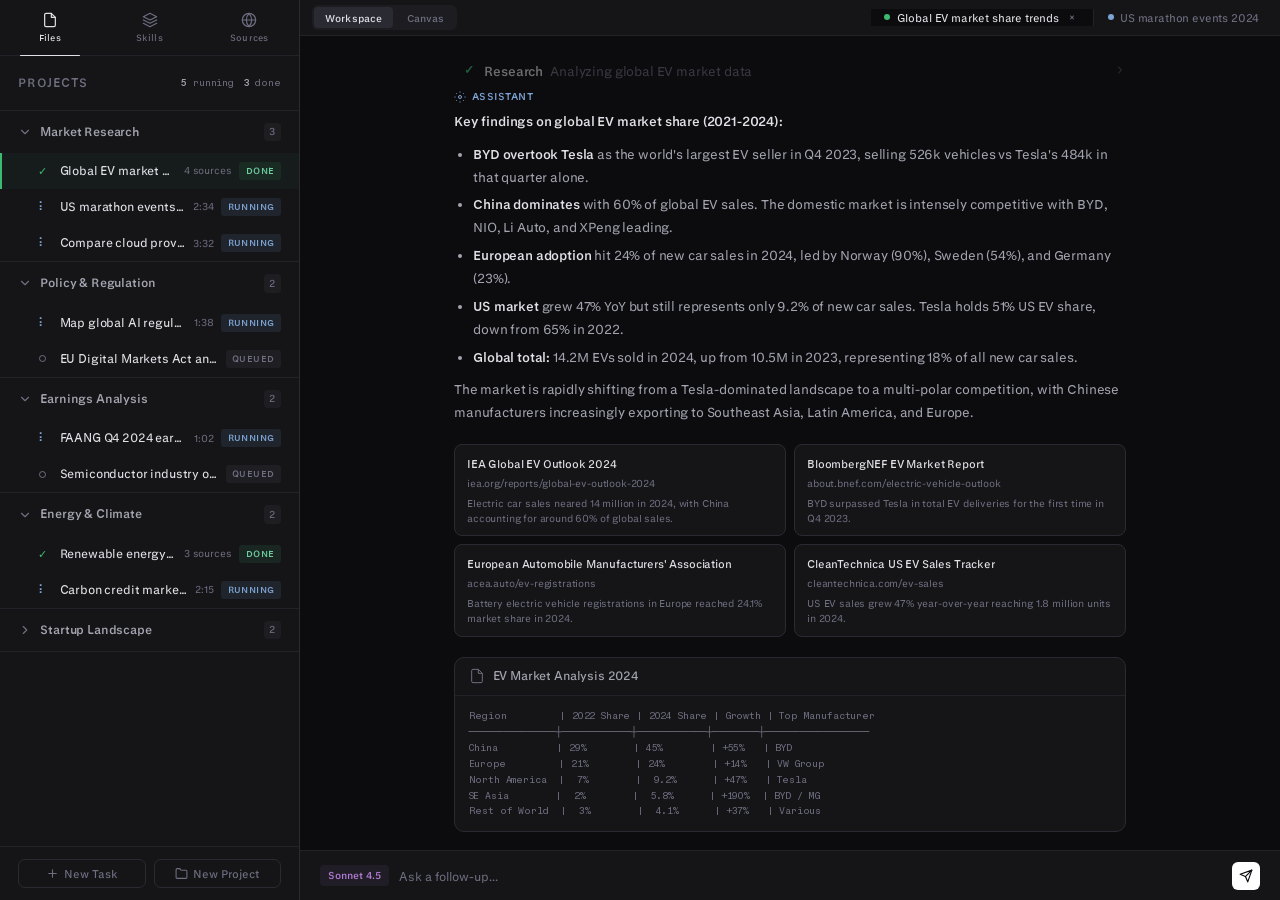
==== asi-async-v2.html @ 95da2f2d "Initial commit: AGI animations project Static site with ASI animation variants, custom Perplexity fo" ====
<!DOCTYPE html>
<html lang="en">
<head>
  <meta charset="UTF-8">
  <meta name="viewport" content="width=device-width, initial-scale=1.0">
  <title>Async Agents v2 — Workspace</title>
  <link rel="stylesheet" href="css/styles.css">
  <style>
    :root {
      --bg: #0c0c0f;
      --surface: #151518;
      --surface-raised: #1c1c21;
      --border: #2a2a32;
      --border-subtle: #222228;
      --text: #e0e0e6;
      --text-secondary: #a4a4b0;
      --text-muted: #6e6e80;
      --green: #3dba72;
      --green-text: #6dcea0;
      --accent: #b8b8c0;
      --blue: #7ca4d4;
      --blue-bg: rgba(124,164,212,0.1);
      --green-bg: rgba(61,186,114,0.1);
      --muted-bg: rgba(110,110,128,0.1);
      --yellow: #d4a84c;
      --yellow-bg: rgba(212,168,76,0.1);
      --purple: #b07cd4;
      --purple-bg: rgba(176,124,212,0.08);
      --font-body: 'PPLX Sans', -apple-system, BlinkMacSystemFont, sans-serif;
      --font-mono: 'PPLX Mono', 'SF Mono', monospace;
    }

    *, *::before, *::after { margin: 0; padding: 0; box-sizing: border-box; }

    body {
      font-family: var(--font-body);
      letter-spacing: -0.01em;
      background: var(--bg);
      color: var(--text);
      line-height: 1.6;
      -webkit-font-smoothing: antialiased;
      overflow: hidden;
    }

    /* =============================================
       WORKSPACE LAYOUT
       ============================================= */
    .workspace {
      position: fixed;
      top: 0; left: 0; right: 0; bottom: 0;
      display: flex;
      overflow: hidden;
    }

    /* --- Left Sidebar --- */
    .sidebar {
      width: 300px;
      min-width: 300px;
      border-right: 1px solid var(--border);
      display: flex;
      flex-direction: column;
      background: var(--surface);
      overflow: hidden;
    }
    .sidebar-nav {
      display: flex;
      align-items: stretch;
      border-bottom: 1px solid var(--border-subtle);
    }
    .sidebar-nav-item {
      flex: 1;
      display: flex;
      flex-direction: column;
      align-items: center;
      justify-content: center;
      gap: 0.25rem;
      padding: 0.75rem 0;
      cursor: pointer;
      border: none;
      background: none;
      color: var(--text-muted);
      font-family: var(--font-body);
      font-size: 0.58rem;
      font-weight: 500;
      letter-spacing: 0.03em;
      transition: color 0.15s ease, background 0.15s ease;
      position: relative;
    }
    .sidebar-nav-item:hover { color: var(--text-secondary); background: var(--surface-raised); }
    .sidebar-nav-item.active { color: var(--text); }
    .sidebar-nav-item.active::after {
      content: '';
      position: absolute;
      bottom: -1px;
      left: 20%; right: 20%;
      height: 1.5px;
      background: var(--text);
      border-radius: 1px;
    }
    .sidebar-nav-item svg {
      width: 16px; height: 16px;
      stroke: currentColor; fill: none;
      stroke-width: 1.8; stroke-linecap: round; stroke-linejoin: round;
    }

    /* Sidebar panels (skills, sources) */
    .sidebar-panel {
      flex: 1;
      overflow: hidden;
      display: none;
      flex-direction: column;
    }
    .sidebar-panel.visible { display: flex; }
    #panel-skills, #panel-sources {
      overflow-y: auto;
      scrollbar-width: none;
      -ms-overflow-style: none;
      padding-bottom: 1rem;
    }
    #panel-skills::-webkit-scrollbar, #panel-sources::-webkit-scrollbar { display: none; }
    .sidebar-panel-header {
      padding: 1rem 1.15rem 0.6rem;
      font-size: 0.62rem;
      font-weight: 600;
      text-transform: uppercase;
      letter-spacing: 0.06em;
      color: var(--text-muted);
    }
    .panel-item {
      display: flex;
      align-items: center;
      gap: 0.65rem;
      padding: 0.5rem 1.15rem;
      cursor: default;
      transition: background 0.12s ease;
    }
    .panel-item:hover { background: rgba(255,255,255,0.02); }
    .panel-item-icon {
      width: 32px; height: 32px;
      border-radius: 8px;
      display: flex; align-items: center; justify-content: center;
      flex-shrink: 0;
      font-size: 0.85rem;
    }
    .panel-item-body {
      flex: 1; min-width: 0;
    }
    .panel-item-name {
      font-size: 0.75rem;
      font-weight: 500;
      color: var(--text);
      line-height: 1.3;
    }
    .panel-item-desc {
      font-size: 0.62rem;
      color: var(--text-muted);
      line-height: 1.4;
      white-space: nowrap;
      overflow: hidden;
      text-overflow: ellipsis;
    }
    .panel-item-badge {
      font-size: 0.55rem;
      font-weight: 600;
      padding: 0.12rem 0.4rem;
      border-radius: 3px;
      white-space: nowrap;
      flex-shrink: 0;
    }
    .panel-item-badge.active { color: var(--green-text); background: var(--green-bg); }
    .panel-item-badge.available { color: var(--text-muted); background: var(--muted-bg); }
    .panel-item-badge.connected { color: var(--green-text); background: var(--green-bg); }
    .panel-item-badge.disconnected { color: var(--text-muted); background: var(--muted-bg); }
    .panel-divider {
      height: 1px;
      background: var(--border-subtle);
      margin: 0.5rem 1.15rem;
    }

    .sidebar-header {
      display: flex;
      align-items: center;
      justify-content: space-between;
      padding: 1.1rem 1.15rem;
      border-bottom: 1px solid var(--border-subtle);
    }
    .sidebar-title {
      font-size: 0.72rem;
      font-weight: 600;
      text-transform: uppercase;
      letter-spacing: 0.06em;
      color: var(--text-muted);
    }
    .sidebar-stats {
      display: flex;
      gap: 0.6rem;
      font-family: var(--font-mono);
      font-size: 0.62rem;
      color: var(--text-muted);
    }
    .sidebar-stats .s-val { color: var(--text-secondary); font-weight: 600; }
    .sidebar-list {
      flex: 1;
      overflow-y: auto;
      scrollbar-width: none;
      -ms-overflow-style: none;
    }
    .sidebar-list::-webkit-scrollbar { display: none; }

    /* Project groups */
    .project-group {
      border-bottom: 1px solid var(--border-subtle);
    }
    .project-header {
      display: flex;
      align-items: center;
      gap: 0.5rem;
      padding: 0.75rem 1.15rem;
      cursor: pointer;
      transition: background 0.12s ease;
      user-select: none;
    }
    .project-header:hover { background: var(--surface-raised); }
    .project-chevron {
      width: 14px; height: 14px;
      stroke: var(--text-muted); fill: none;
      stroke-width: 2; stroke-linecap: round; stroke-linejoin: round;
      transition: transform 0.2s ease;
      flex-shrink: 0;
    }
    .project-group.collapsed .project-chevron { transform: rotate(-90deg); }
    .project-name {
      font-size: 0.72rem;
      font-weight: 600;
      color: var(--text-secondary);
      flex: 1;
      white-space: nowrap;
      overflow: hidden;
      text-overflow: ellipsis;
    }
    .project-count {
      font-size: 0.6rem;
      color: var(--text-muted);
      background: var(--muted-bg);
      padding: 0.1rem 0.35rem;
      border-radius: 4px;
      font-weight: 500;
    }
    .project-tasks {
      overflow: hidden;
      transition: max-height 0.25s ease;
    }
    .project-group.collapsed .project-tasks {
      max-height: 0 !important;
    }

    /* Task rows */
    .task-row {
      display: flex;
      align-items: center;
      gap: 0.6rem;
      padding: 0.55rem 1.15rem 0.55rem 2rem;
      cursor: pointer;
      transition: background 0.12s ease;
      border-left: 2px solid transparent;
    }
    .task-row:hover { background: rgba(255,255,255,0.02); }
    .task-row.active {
      background: rgba(61,186,114,0.04);
      border-left-color: var(--green);
    }
    .task-status-icon {
      width: 16px; height: 16px;
      display: flex; align-items: center; justify-content: center;
      flex-shrink: 0;
    }
    .task-status-icon .spinner-char {
      font-size: 0.72rem;
      color: var(--blue);
    }
    .task-status-icon .check-icon {
      font-size: 0.68rem;
      color: var(--green);
    }
    .task-status-icon .queued-dot {
      width: 7px; height: 7px;
      border-radius: 50%;
      border: 1.5px solid var(--text-muted);
    }
    .task-status-icon .new-dot {
      width: 7px; height: 7px;
      border-radius: 50%;
      background: var(--purple);
    }
    .task-row-body {
      flex: 1;
      min-width: 0;
      display: flex;
      align-items: center;
      gap: 0.5rem;
    }
    .task-row-name {
      font-size: 0.72rem;
      font-weight: 450;
      color: var(--text);
      white-space: nowrap;
      overflow: hidden;
      text-overflow: ellipsis;
      flex: 1;
      min-width: 0;
    }
    .task-row.active .task-row-name { color: var(--text); }
    .task-row-badge {
      font-size: 0.55rem;
      font-weight: 600;
      text-transform: uppercase;
      letter-spacing: 0.04em;
      padding: 0.12rem 0.4rem;
      border-radius: 3px;
      white-space: nowrap;
      flex-shrink: 0;
    }
    .task-row-badge.running { color: var(--blue); background: var(--blue-bg); }
    .task-row-badge.completed { color: var(--green-text); background: var(--green-bg); }
    .task-row-badge.queued { color: var(--text-muted); background: var(--muted-bg); }
    .task-row-badge.new { color: var(--purple); background: var(--purple-bg); }
    .task-row-stat {
      font-size: 0.6rem;
      color: var(--text-muted);
      white-space: nowrap;
      flex-shrink: 0;
    }

    /* Sidebar footer actions */
    .sidebar-footer {
      border-top: 1px solid var(--border-subtle);
      padding: 0.75rem 1.15rem;
      display: flex;
      gap: 0.5rem;
    }
    .sidebar-action {
      flex: 1;
      display: flex;
      align-items: center;
      justify-content: center;
      gap: 0.35rem;
      padding: 0.45rem 0;
      font-size: 0.68rem;
      font-weight: 500;
      color: var(--text-muted);
      background: none;
      border: 1px solid var(--border);
      border-radius: 7px;
      cursor: pointer;
      transition: background 0.12s ease, color 0.12s ease, border-color 0.12s ease;
      font-family: var(--font-body);
    }
    .sidebar-action:hover {
      background: var(--surface-raised);
      color: var(--text-secondary);
      border-color: var(--text-muted);
    }
    .sidebar-action svg {
      width: 13px; height: 13px;
      stroke: currentColor; fill: none;
      stroke-width: 2; stroke-linecap: round; stroke-linejoin: round;
    }

    /* Modal form controls */
    .composer-field {
      margin-bottom: 1rem;
    }
    .composer-label {
      font-size: 0.62rem;
      font-weight: 600;
      text-transform: uppercase;
      letter-spacing: 0.06em;
      color: var(--text-muted);
      margin-bottom: 0.35rem;
    }
    .composer-input {
      width: 100%;
      background: var(--surface);
      border: 1px solid var(--border);
      border-radius: 8px;
      padding: 0.55rem 0.75rem;
      font-family: var(--font-body);
      font-size: 0.8rem;
      color: var(--text);
      outline: none;
      transition: border-color 0.15s ease;
    }
    .composer-input::placeholder { color: var(--text-muted); }
    .composer-input:focus { border-color: var(--text-muted); }
    .composer-btn {
      padding: 0.5rem 1.1rem;
      border-radius: 7px;
      font-family: var(--font-body);
      font-size: 0.75rem;
      font-weight: 500;
      cursor: pointer;
      transition: opacity 0.12s ease, background 0.12s ease;
      border: none;
    }
    .composer-btn.primary {
      background: var(--green);
      color: #fff;
    }
    .composer-btn.primary:hover { opacity: 0.85; }
    .composer-btn.secondary {
      background: none;
      border: 1px solid var(--border);
      color: var(--text-secondary);
    }
    .composer-btn.secondary:hover { background: var(--surface-raised); }

    /* New project modal */
    .modal-overlay {
      position: fixed;
      inset: 0;
      background: rgba(0,0,0,0.5);
      z-index: 300;
      display: flex;
      align-items: center;
      justify-content: center;
      opacity: 0;
      pointer-events: none;
      transition: opacity 0.2s ease;
    }
    .modal-overlay.open {
      opacity: 1;
      pointer-events: auto;
    }
    .modal {
      background: var(--surface);
      border: 1px solid var(--border);
      border-radius: 12px;
      padding: 1.25rem;
      width: 340px;
      box-shadow: 0 16px 48px rgba(0,0,0,0.5);
      transform: translateY(8px);
      transition: transform 0.2s ease;
    }
    .modal-overlay.open .modal { transform: translateY(0); }
    .modal-title {
      font-size: 0.88rem;
      font-weight: 600;
      color: var(--text);
      margin-bottom: 1rem;
    }
    .modal-actions {
      display: flex;
      gap: 0.5rem;
      justify-content: flex-end;
      margin-top: 1rem;
    }

    /* --- Main Pane (right) --- */
    .main-pane {
      flex: 1;
      display: flex;
      flex-direction: column;
      overflow: hidden;
      background: var(--bg);
    }

    /* Tab bar */
    .tab-bar {
      display: flex;
      align-items: stretch;
      border-bottom: 1px solid var(--border-subtle);
      background: var(--surface);
      min-height: 36px;
      overflow-x: auto;
      scrollbar-width: none;
      -ms-overflow-style: none;
    }
    .tab-bar::-webkit-scrollbar { display: none; }
    .tab-item {
      display: flex;
      align-items: center;
      gap: 0.4rem;
      padding: 0 0.85rem;
      font-size: 0.68rem;
      font-weight: 450;
      color: var(--text-muted);
      border-right: 1px solid var(--border-subtle);
      cursor: pointer;
      white-space: nowrap;
      transition: background 0.12s ease, color 0.12s ease;
      position: relative;
    }
    .tab-item:hover { background: var(--surface-raised); color: var(--text-secondary); }
    .tab-item.active {
      color: var(--text);
      background: var(--bg);
    }
    .tab-item.active::after {
      content: '';
      position: absolute;
      bottom: -1px;
      left: 0; right: 0;
      height: 1px;
      background: var(--bg);
    }
    .tab-close {
      width: 14px; height: 14px;
      display: flex; align-items: center; justify-content: center;
      border-radius: 3px;
      opacity: 0;
      transition: opacity 0.12s ease, background 0.12s ease;
      font-size: 0.6rem;
      color: var(--text-muted);
    }
    .tab-item:hover .tab-close,
    .tab-item.active .tab-close { opacity: 1; }
    .tab-close:hover { background: var(--muted-bg); color: var(--text); }
    .tab-dot {
      width: 6px; height: 6px;
      border-radius: 50%;
      flex-shrink: 0;
    }
    .tab-dot.running { background: var(--blue); }
    .tab-dot.completed { background: var(--green); }
    .tab-dot.queued { background: var(--text-muted); }
    .tab-dot.new { background: var(--purple); }

    /* Conversation thread */
    .conversation {
      flex: 1;
      overflow-y: auto;
      scrollbar-width: none;
      -ms-overflow-style: none;
      padding: 1.25rem 0;
    }
    .conversation::-webkit-scrollbar { display: none; }

    .msg {
      max-width: 720px;
      margin: 0 auto;
      padding: 0 1.5rem;
    }

    /* User message */
    .msg-user {
      margin-bottom: 1.25rem;
    }
    .msg-user-label {
      font-size: 0.62rem;
      font-weight: 600;
      color: var(--text-muted);
      text-transform: uppercase;
      letter-spacing: 0.05em;
      margin-bottom: 0.3rem;
    }
    .msg-user-text {
      font-size: 0.88rem;
      color: var(--text);
      line-height: 1.6;
      font-weight: 450;
    }

    /* Agent Group (CoT) — ported from asi-async.html */
    .agent-group {
      opacity: 0; transform: translateY(6px);
      transition: opacity 0.35s ease, transform 0.35s ease;
    }
    .agent-group.visible { opacity: 1; transform: translateY(0); }
    .agent-group.completed { opacity: 0.45; transition: opacity 0.5s ease; }
    .agent-group-header {
      display: flex; align-items: center; gap: 0.45rem;
      padding: 0.5rem 0; font-size: 0.82rem; cursor: pointer; position: relative;
    }
    .ag-spinner-wrap {
      width: 16px; display: flex; align-items: center; justify-content: center;
      flex-shrink: 0; transition: opacity 0.3s ease;
    }
    .ag-check {
      color: var(--green); font-weight: 600; font-size: 0.78rem;
      width: 16px; text-align: center; flex-shrink: 0;
      opacity: 0; position: absolute; transition: opacity 0.3s ease;
    }
    .agent-group.completed .ag-check { opacity: 1; position: static; }
    .agent-group.completed .ag-spinner-wrap { opacity: 0; width: 0; overflow: hidden; }
    .ag-label { font-weight: 600; color: var(--text); }
    .agent-group.visible:not(.completed) .ag-label {
      background: linear-gradient(90deg,
        var(--text) 0%, var(--text) 35%,
        var(--text-muted) 50%,
        var(--text) 65%, var(--text) 100%);
      background-size: 300% 100%;
      -webkit-background-clip: text; background-clip: text;
      -webkit-text-fill-color: transparent;
      animation: textShimmer 2.4s linear infinite;
    }
    .agent-group.completed .ag-label {
      background: none; -webkit-text-fill-color: var(--text); animation: none;
    }
    @keyframes textShimmer {
      0% { background-position: 200% 50%; }
      100% { background-position: -100% 50%; }
    }
    .ag-task {
      color: var(--text-muted); flex: 1; min-width: 0;
      overflow: hidden; text-overflow: ellipsis; white-space: nowrap;
    }
    .ag-chevron {
      width: 12px; height: 12px; stroke: var(--text-muted); fill: none;
      stroke-width: 2; stroke-linecap: round; stroke-linejoin: round;
      flex-shrink: 0; transition: transform 0.3s cubic-bezier(0.4, 0, 0.2, 1);
    }
    .agent-group.expanded .ag-chevron { transform: rotate(90deg); }

    .agent-group-body {
      margin-left: 7px; padding-left: 1rem;
      border-left: 1px solid var(--border);
      display: grid; grid-template-rows: 0fr; opacity: 0;
      transition: grid-template-rows 0.4s ease, opacity 0.35s ease, padding 0.4s ease;
      padding-top: 0; padding-bottom: 0;
    }
    .agent-group-body-inner { overflow: hidden; }
    .agent-group.expanded .agent-group-body {
      grid-template-rows: 1fr; opacity: 1;
      padding-top: 0.15rem; padding-bottom: 0.4rem;
    }
    .agent-group.completed .agent-group-body { opacity: 0.6; }

    .ag-step {
      display: flex; align-items: center; gap: 0.4rem;
      padding: 0.2rem 0; font-size: 0.75rem;
      opacity: 0; transition: opacity 0.3s ease; position: relative;
    }
    .ag-step.visible { opacity: 1; }
    .ag-step.completed { opacity: 0.5; }
    .ag-step-spinner-wrap {
      width: 14px; display: flex; align-items: center; justify-content: center;
      flex-shrink: 0; transition: opacity 0.3s ease;
    }
    .ag-step-check {
      color: var(--green); font-weight: 600; font-size: 0.72rem;
      width: 14px; text-align: center; flex-shrink: 0;
      opacity: 0; position: absolute; transition: opacity 0.3s ease;
    }
    .ag-step.completed .ag-step-check { opacity: 1; position: static; }
    .ag-step.completed .ag-step-spinner-wrap { opacity: 0; width: 0; overflow: hidden; }
    .ag-step-text { font-family: var(--font-mono); color: var(--text-muted); }

    /* Assistant message */
    .msg-assistant {
      margin-bottom: 1.25rem;
    }
    .msg-assistant-label {
      font-size: 0.62rem;
      font-weight: 600;
      color: var(--blue);
      text-transform: uppercase;
      letter-spacing: 0.05em;
      margin-bottom: 0.35rem;
      display: flex;
      align-items: center;
      gap: 0.35rem;
    }
    .msg-assistant-text {
      font-size: 0.82rem;
      color: var(--text-secondary);
      line-height: 1.75;
    }
    .msg-assistant-text p { margin-bottom: 0.6rem; }
    .msg-assistant-text p:last-child { margin-bottom: 0; }
    .msg-assistant-text strong { color: var(--text); font-weight: 600; }
    .msg-assistant-text ul {
      padding-left: 1.2rem;
      margin-bottom: 0.6rem;
    }
    .msg-assistant-text li {
      margin-bottom: 0.3rem;
      font-size: 0.82rem;
    }

    /* Source cards */
    .msg-sources {
      margin-bottom: 1.25rem;
    }
    .sources-grid {
      display: flex;
      gap: 0.5rem;
      flex-wrap: wrap;
    }
    .source-card {
      background: var(--surface);
      border: 1px solid var(--border);
      border-radius: 8px;
      padding: 0.6rem 0.75rem;
      width: calc(50% - 0.25rem);
      min-width: 200px;
      transition: border-color 0.15s ease;
      cursor: default;
    }
    .source-card:hover { border-color: var(--text-muted); }
    .source-card-title {
      font-size: 0.7rem;
      font-weight: 500;
      color: var(--text);
      white-space: nowrap;
      overflow: hidden;
      text-overflow: ellipsis;
      margin-bottom: 0.2rem;
    }
    .source-card-url {
      font-size: 0.6rem;
      color: var(--text-muted);
      white-space: nowrap;
      overflow: hidden;
      text-overflow: ellipsis;
      margin-bottom: 0.3rem;
    }
    .source-card-snippet {
      font-size: 0.62rem;
      color: var(--text-muted);
      line-height: 1.5;
      display: -webkit-box;
      -webkit-line-clamp: 2;
      -webkit-box-orient: vertical;
      overflow: hidden;
    }

    /* Artifact card */
    .msg-artifact {
      margin-bottom: 1.25rem;
    }
    .artifact-card {
      background: var(--surface);
      border: 1px solid var(--border);
      border-radius: 10px;
      overflow: hidden;
    }
    .artifact-header {
      display: flex;
      align-items: center;
      gap: 0.5rem;
      padding: 0.6rem 0.85rem;
      border-bottom: 1px solid var(--border-subtle);
    }
    .artifact-icon {
      width: 16px; height: 16px;
      stroke: var(--text-muted); fill: none;
      stroke-width: 1.5;
    }
    .artifact-title {
      font-size: 0.72rem;
      font-weight: 500;
      color: var(--text-secondary);
    }
    .artifact-preview {
      padding: 0.75rem 0.85rem;
      font-family: var(--font-mono);
      font-size: 0.62rem;
      color: var(--text-muted);
      line-height: 1.6;
      max-height: 200px;
      overflow-y: auto;
      white-space: pre;
    }

    /* =============================================
       VIEW TOGGLE
       ============================================= */
    .view-toggle-bar {
      display: flex;
      align-items: center;
      border-bottom: 1px solid var(--border-subtle);
      background: var(--surface);
      min-height: 36px;
      padding: 0 0.75rem;
      gap: 0.5rem;
    }
    .view-toggle {
      display: inline-flex;
      background: var(--surface-raised);
      border-radius: 6px;
      padding: 2px;
      gap: 2px;
    }
    .view-toggle-btn {
      padding: 0.3rem 0.7rem;
      font-size: 0.65rem;
      font-weight: 550;
      font-family: var(--font-body);
      letter-spacing: 0.01em;
      border: none;
      border-radius: 4px;
      cursor: pointer;
      color: var(--text-muted);
      background: none;
      transition: background 0.15s ease, color 0.15s ease;
    }
    .view-toggle-btn:hover { color: var(--text-secondary); }
    .view-toggle-btn.active {
      background: var(--border);
      color: var(--text);
    }
    .view-toggle-spacer { flex: 1; }

    /* =============================================
       CANVAS VIEW
       ============================================= */
    .canvas-view {
      flex: 1;
      position: relative;
      overflow: hidden;
      display: none;
    }
    .canvas-view.visible { display: flex; }

    .canvas-area {
      flex: 1;
      position: relative;
      overflow: hidden;
    }

    /* SVG lines layer */
    .canvas-lines {
      position: absolute;
      inset: 0;
      z-index: 1;
      pointer-events: none;
    }
    .canvas-line {
      stroke-width: 1.2;
      fill: none;
      transition: stroke 0.3s ease, stroke-width 0.3s ease, opacity 0.3s ease;
    }
    .canvas-line.connected {
      stroke: var(--green);
      opacity: 0.35;
    }
    .canvas-line.active {
      stroke: var(--green);
      opacity: 0.7;
      stroke-width: 1.8;
      stroke-dasharray: 6 4;
      animation: dashFlow 1.2s linear infinite;
    }
    .canvas-line.disconnected {
      stroke: var(--text-muted);
      opacity: 0.12;
      stroke-dasharray: 3 5;
    }
    @keyframes dashFlow {
      to { stroke-dashoffset: -20; }
    }

    /* Nodes layer */
    .canvas-nodes {
      position: absolute;
      inset: 0;
      z-index: 2;
    }

    /* Central agent node */
    .canvas-center-node {
      position: absolute;
      display: flex;
      flex-direction: column;
      align-items: center;
      gap: 0.5rem;
      transform: translate(-50%, -50%);
      z-index: 3;
    }
    .center-node-circle {
      width: 72px; height: 72px;
      border-radius: 50%;
      background: var(--surface-raised);
      border: 2px solid var(--green);
      display: flex;
      align-items: center;
      justify-content: center;
      position: relative;
    }
    .center-node-circle svg {
      width: 28px; height: 28px;
      stroke: var(--green);
      fill: none;
      stroke-width: 1.5;
      stroke-linecap: round;
      stroke-linejoin: round;
    }
    .center-node-glow {
      position: absolute;
      inset: -8px;
      border-radius: 50%;
      background: radial-gradient(circle, rgba(61,186,114,0.15) 0%, transparent 70%);
      animation: nodePulse 3s ease-in-out infinite;
    }
    @keyframes nodePulse {
      0%, 100% { opacity: 0.4; transform: scale(1); }
      50% { opacity: 1; transform: scale(1.12); }
    }
    .center-node-label {
      font-size: 0.68rem;
      font-weight: 600;
      color: var(--text);
      letter-spacing: 0.02em;
    }

    /* Service nodes */
    .canvas-service-node {
      position: absolute;
      display: flex;
      flex-direction: column;
      align-items: center;
      gap: 0.35rem;
      transform: translate(-50%, -50%);
      transition: opacity 0.3s ease;
      cursor: default;
    }
    .canvas-service-node.disconnected { opacity: 0.35; }
    .service-node-circle {
      width: 44px; height: 44px;
      border-radius: 50%;
      background: var(--surface);
      border: 1.5px solid var(--border);
      display: flex;
      align-items: center;
      justify-content: center;
      font-size: 1rem;
      transition: border-color 0.3s ease, box-shadow 0.3s ease;
    }
    .canvas-service-node.connected .service-node-circle {
      border-color: rgba(61,186,114,0.3);
    }
    .canvas-service-node.active .service-node-circle {
      border-color: var(--green);
      box-shadow: 0 0 12px rgba(61,186,114,0.2);
    }
    .service-node-label {
      font-size: 0.55rem;
      font-weight: 500;
      color: var(--text-muted);
      white-space: nowrap;
      letter-spacing: 0.02em;
    }
    .canvas-service-node.active .service-node-label {
      color: var(--text-secondary);
    }

    /* Activity Feed */
    .activity-feed {
      width: 260px;
      min-width: 260px;
      border-left: 1px solid var(--border-subtle);
      background: var(--surface);
      display: flex;
      flex-direction: column;
      overflow: hidden;
    }
    .activity-feed-header {
      padding: 0.85rem 1rem;
      font-size: 0.62rem;
      font-weight: 600;
      text-transform: uppercase;
      letter-spacing: 0.06em;
      color: var(--text-muted);
      border-bottom: 1px solid var(--border-subtle);
    }
    .activity-feed-body {
      flex: 1;
      overflow-y: auto;
      scrollbar-width: none;
      -ms-overflow-style: none;
    }
    .activity-feed-body::-webkit-scrollbar { display: none; }
    .activity-section-title {
      padding: 0.7rem 1rem 0.3rem;
      font-size: 0.58rem;
      font-weight: 600;
      text-transform: uppercase;
      letter-spacing: 0.06em;
      color: var(--text-muted);
    }
    .activity-item {
      display: flex;
      align-items: flex-start;
      gap: 0.55rem;
      padding: 0.55rem 1rem;
      cursor: pointer;
      transition: background 0.12s ease;
    }
    .activity-item:hover { background: rgba(255,255,255,0.02); }
    .activity-item-icon {
      width: 16px; height: 16px;
      display: flex; align-items: center; justify-content: center;
      flex-shrink: 0;
      margin-top: 1px;
    }
    .activity-item-icon .spinner-char {
      font-size: 0.68rem;
      color: var(--blue);
    }
    .activity-item-icon .check-icon {
      font-size: 0.65rem;
      color: var(--green);
    }
    .activity-item-body {
      flex: 1;
      min-width: 0;
    }
    .activity-item-name {
      font-size: 0.7rem;
      font-weight: 450;
      color: var(--text);
      white-space: nowrap;
      overflow: hidden;
      text-overflow: ellipsis;
      line-height: 1.3;
    }
    .activity-item-meta {
      font-size: 0.58rem;
      color: var(--text-muted);
      margin-top: 0.1rem;
      display: flex;
      align-items: center;
      gap: 0.4rem;
    }
    .activity-item-services {
      display: flex;
      gap: 0.2rem;
      font-size: 0.6rem;
    }
    .activity-divider {
      height: 1px;
      background: var(--border-subtle);
      margin: 0.3rem 1rem;
    }

    /* Zoom controls */
    .canvas-zoom {
      position: absolute;
      bottom: 1rem;
      left: 1rem;
      display: flex;
      gap: 1px;
      z-index: 5;
      background: var(--surface);
      border: 1px solid var(--border);
      border-radius: 8px;
      overflow: hidden;
    }
    .canvas-zoom-btn {
      width: 32px; height: 32px;
      display: flex; align-items: center; justify-content: center;
      background: none;
      border: none;
      color: var(--text-muted);
      cursor: pointer;
      font-size: 0.8rem;
      transition: background 0.12s ease, color 0.12s ease;
    }
    .canvas-zoom-btn:hover {
      background: var(--surface-raised);
      color: var(--text-secondary);
    }
    .canvas-zoom-btn + .canvas-zoom-btn {
      border-left: 1px solid var(--border);
    }

    /* Streaming text animation */
    .streaming-word {
      display: inline;
      animation: wordReveal 0.3s ease forwards;
    }
    @keyframes wordReveal {
      from { opacity: 0; filter: blur(4px); }
      to { opacity: 1; filter: blur(0); }
    }

    /* Empty state */
    .conv-empty {
      flex: 1;
      display: flex;
      align-items: center;
      justify-content: center;
      color: var(--text-muted);
      font-size: 0.82rem;
    }
    .conv-empty-start {
      flex: 1;
      display: flex;
      flex-direction: column;
      align-items: center;
      justify-content: center;
      gap: 0.4rem;
      padding: 2rem;
    }
    .conv-empty-heading {
      font-size: 1rem;
      font-weight: 600;
      color: var(--text);
    }
    .conv-empty-sub {
      font-size: 0.78rem;
      color: var(--text-muted);
    }

    /* --- Chat Input Bar --- */
    .chat-input-bar {
      border-top: 1px solid var(--border-subtle);
      padding: 0.65rem 1.25rem;
      display: flex;
      align-items: center;
      gap: 0.6rem;
      background: var(--surface);
    }
    .model-badge {
      font-size: 0.6rem;
      font-weight: 600;
      color: var(--purple);
      background: var(--purple-bg);
      padding: 0.2rem 0.5rem;
      border-radius: 4px;
      white-space: nowrap;
      flex-shrink: 0;
      letter-spacing: 0.01em;
    }
    .chat-input {
      flex: 1;
      background: none;
      border: none;
      font-family: var(--font-body);
      font-size: 0.78rem;
      color: var(--text);
      outline: none;
    }
    .chat-input::placeholder { color: var(--text-muted); }
    .chat-send {
      width: 28px; height: 28px;
      display: flex; align-items: center; justify-content: center;
      background: #fff;
      border: none; border-radius: 6px;
      cursor: pointer;
      transition: opacity 0.15s ease;
      flex-shrink: 0;
    }
    .chat-send:hover { opacity: 0.85; }
    .chat-send svg {
      width: 14px; height: 14px;
      stroke: var(--bg); fill: none;
      stroke-width: 2; stroke-linecap: round; stroke-linejoin: round;
    }
  </style>
</head>
<body>

  <div class="workspace">
    <!-- LEFT SIDEBAR -->
    <div class="sidebar">
      <div class="sidebar-nav" id="sidebar-nav">
        <button class="sidebar-nav-item active" data-panel="files">
          <svg viewBox="0 0 24 24"><path d="M14 2H6a2 2 0 0 0-2 2v16a2 2 0 0 0 2 2h12a2 2 0 0 0 2-2V8z"/><polyline points="14 2 14 8 20 8"/></svg>
          Files
        </button>
        <button class="sidebar-nav-item" data-panel="skills">
          <svg viewBox="0 0 24 24"><path d="M12 2L2 7l10 5 10-5-10-5z"/><path d="M2 17l10 5 10-5"/><path d="M2 12l10 5 10-5"/></svg>
          Skills
        </button>
        <button class="sidebar-nav-item" data-panel="sources">
          <svg viewBox="0 0 24 24"><circle cx="12" cy="12" r="10"/><line x1="2" y1="12" x2="22" y2="12"/><path d="M12 2a15.3 15.3 0 0 1 4 10 15.3 15.3 0 0 1-4 10 15.3 15.3 0 0 1-4-10 15.3 15.3 0 0 1 4-10z"/></svg>
          Sources
        </button>
      </div>
      <!-- FILES PANEL (default) -->
      <div class="sidebar-panel visible" id="panel-files">
        <div class="sidebar-header">
          <span class="sidebar-title">Projects</span>
          <div class="sidebar-stats">
            <span><span class="s-val" id="stat-running">5</span> running</span>
            <span><span class="s-val" id="stat-done">3</span> done</span>
          </div>
        </div>
        <div class="sidebar-list" id="sidebar-list"></div>
        <div class="sidebar-footer">
          <button class="sidebar-action" id="new-task-btn">
            <svg viewBox="0 0 24 24"><line x1="12" y1="5" x2="12" y2="19"/><line x1="5" y1="12" x2="19" y2="12"/></svg>
            New Task
          </button>
          <button class="sidebar-action" id="new-project-btn">
            <svg viewBox="0 0 24 24"><path d="M22 19a2 2 0 0 1-2 2H4a2 2 0 0 1-2-2V5a2 2 0 0 1 2-2h5l2 3h9a2 2 0 0 1 2 2z"/></svg>
            New Project
          </button>
        </div>
      </div>

      <!-- SKILLS PANEL -->
      <div class="sidebar-panel" id="panel-skills">
        <div class="sidebar-panel-header">Research & Analysis</div>
        <div class="panel-item">
          <div class="panel-item-icon" style="background: rgba(124,164,212,0.12);">🔍</div>
          <div class="panel-item-body">
            <div class="panel-item-name">Deep Research</div>
            <div class="panel-item-desc">Multi-source research with citation tracking</div>
          </div>
          <span class="panel-item-badge active">Active</span>
        </div>
        <div class="panel-item">
          <div class="panel-item-icon" style="background: rgba(176,124,212,0.12);">📊</div>
          <div class="panel-item-body">
            <div class="panel-item-name">Data Analysis</div>
            <div class="panel-item-desc">Statistical analysis, charting, trend detection</div>
          </div>
          <span class="panel-item-badge active">Active</span>
        </div>
        <div class="panel-item">
          <div class="panel-item-icon" style="background: rgba(61,186,114,0.12);">📈</div>
          <div class="panel-item-body">
            <div class="panel-item-name">Market Intelligence</div>
            <div class="panel-item-desc">Competitive analysis, market sizing, trends</div>
          </div>
          <span class="panel-item-badge active">Active</span>
        </div>
        <div class="panel-item">
          <div class="panel-item-icon" style="background: rgba(212,168,76,0.12);">📰</div>
          <div class="panel-item-body">
            <div class="panel-item-name">News Monitor</div>
            <div class="panel-item-desc">Real-time news tracking and alerting</div>
          </div>
          <span class="panel-item-badge active">Active</span>
        </div>
        <div class="panel-divider"></div>
        <div class="sidebar-panel-header">Writing & Creation</div>
        <div class="panel-item">
          <div class="panel-item-icon" style="background: rgba(124,164,212,0.12);">✍️</div>
          <div class="panel-item-body">
            <div class="panel-item-name">Report Writer</div>
            <div class="panel-item-desc">Generate structured reports and briefs</div>
          </div>
          <span class="panel-item-badge active">Active</span>
        </div>
        <div class="panel-item">
          <div class="panel-item-icon" style="background: rgba(176,124,212,0.12);">🧮</div>
          <div class="panel-item-body">
            <div class="panel-item-name">Spreadsheet Builder</div>
            <div class="panel-item-desc">Create data tables and formatted exports</div>
          </div>
          <span class="panel-item-badge available">Available</span>
        </div>
        <div class="panel-item">
          <div class="panel-item-icon" style="background: rgba(61,186,114,0.12);">🎨</div>
          <div class="panel-item-body">
            <div class="panel-item-name">Slide Deck</div>
            <div class="panel-item-desc">Auto-generate presentation slides</div>
          </div>
          <span class="panel-item-badge available">Available</span>
        </div>
        <div class="panel-divider"></div>
        <div class="sidebar-panel-header">Code & Engineering</div>
        <div class="panel-item">
          <div class="panel-item-icon" style="background: rgba(124,164,212,0.12);">💻</div>
          <div class="panel-item-body">
            <div class="panel-item-name">Code Interpreter</div>
            <div class="panel-item-desc">Execute Python, JS, SQL for analysis</div>
          </div>
          <span class="panel-item-badge active">Active</span>
        </div>
        <div class="panel-item">
          <div class="panel-item-icon" style="background: rgba(212,168,76,0.12);">🔗</div>
          <div class="panel-item-body">
            <div class="panel-item-name">API Caller</div>
            <div class="panel-item-desc">Make authenticated API requests</div>
          </div>
          <span class="panel-item-badge available">Available</span>
        </div>
        <div class="panel-item">
          <div class="panel-item-icon" style="background: rgba(176,124,212,0.12);">🗄️</div>
          <div class="panel-item-body">
            <div class="panel-item-name">Database Query</div>
            <div class="panel-item-desc">Query SQL and NoSQL databases</div>
          </div>
          <span class="panel-item-badge available">Available</span>
        </div>
      </div>

      <!-- SOURCES PANEL -->
      <div class="sidebar-panel" id="panel-sources">
        <div class="sidebar-panel-header">Connected</div>
        <div class="panel-item">
          <div class="panel-item-icon" style="background: rgba(61,186,114,0.12);">💬</div>
          <div class="panel-item-body">
            <div class="panel-item-name">Slack</div>
            <div class="panel-item-desc">Send messages, read channels, manage alerts</div>
          </div>
          <span class="panel-item-badge connected">Connected</span>
        </div>
        <div class="panel-item">
          <div class="panel-item-icon" style="background: rgba(61,186,114,0.12);">📝</div>
          <div class="panel-item-body">
            <div class="panel-item-name">Notion</div>
            <div class="panel-item-desc">Create pages, databases, manage workspace</div>
          </div>
          <span class="panel-item-badge connected">Connected</span>
        </div>
        <div class="panel-item">
          <div class="panel-item-icon" style="background: rgba(61,186,114,0.12);">🐙</div>
          <div class="panel-item-body">
            <div class="panel-item-name">GitHub</div>
            <div class="panel-item-desc">Repos, issues, PRs, code search</div>
          </div>
          <span class="panel-item-badge connected">Connected</span>
        </div>
        <div class="panel-item">
          <div class="panel-item-icon" style="background: rgba(61,186,114,0.12);">📧</div>
          <div class="panel-item-body">
            <div class="panel-item-name">Gmail</div>
            <div class="panel-item-desc">Read, send, and draft emails</div>
          </div>
          <span class="panel-item-badge connected">Connected</span>
        </div>
        <div class="panel-item">
          <div class="panel-item-icon" style="background: rgba(61,186,114,0.12);">📁</div>
          <div class="panel-item-body">
            <div class="panel-item-name">Google Drive</div>
            <div class="panel-item-desc">Read and create docs, sheets, slides</div>
          </div>
          <span class="panel-item-badge connected">Connected</span>
        </div>
        <div class="panel-divider"></div>
        <div class="sidebar-panel-header">Data Hubs</div>
        <div class="panel-item">
          <div class="panel-item-icon" style="background: rgba(124,164,212,0.12);">❄️</div>
          <div class="panel-item-body">
            <div class="panel-item-name">Snowflake</div>
            <div class="panel-item-desc">Query data warehouse tables and views</div>
          </div>
          <span class="panel-item-badge connected">Connected</span>
        </div>
        <div class="panel-item">
          <div class="panel-item-icon" style="background: rgba(124,164,212,0.12);">📊</div>
          <div class="panel-item-body">
            <div class="panel-item-name">BigQuery</div>
            <div class="panel-item-desc">Run analytics queries on GCP datasets</div>
          </div>
          <span class="panel-item-badge disconnected">Available</span>
        </div>
        <div class="panel-divider"></div>
        <div class="sidebar-panel-header">Available</div>
        <div class="panel-item">
          <div class="panel-item-icon" style="background: var(--muted-bg);">📋</div>
          <div class="panel-item-body">
            <div class="panel-item-name">Jira</div>
            <div class="panel-item-desc">Issues, sprints, project tracking</div>
          </div>
          <span class="panel-item-badge disconnected">Connect</span>
        </div>
        <div class="panel-item">
          <div class="panel-item-icon" style="background: var(--muted-bg);">🎨</div>
          <div class="panel-item-body">
            <div class="panel-item-name">Figma</div>
            <div class="panel-item-desc">Read designs, extract assets and specs</div>
          </div>
          <span class="panel-item-badge disconnected">Connect</span>
        </div>
        <div class="panel-item">
          <div class="panel-item-icon" style="background: var(--muted-bg);">📈</div>
          <div class="panel-item-body">
            <div class="panel-item-name">Salesforce</div>
            <div class="panel-item-desc">CRM data, leads, accounts, reports</div>
          </div>
          <span class="panel-item-badge disconnected">Connect</span>
        </div>
        <div class="panel-item">
          <div class="panel-item-icon" style="background: var(--muted-bg);">📊</div>
          <div class="panel-item-body">
            <div class="panel-item-name">Tableau</div>
            <div class="panel-item-desc">Dashboards, data visualizations</div>
          </div>
          <span class="panel-item-badge disconnected">Connect</span>
        </div>
        <div class="panel-item">
          <div class="panel-item-icon" style="background: var(--muted-bg);">🔄</div>
          <div class="panel-item-body">
            <div class="panel-item-name">Confluence</div>
            <div class="panel-item-desc">Wiki pages, spaces, knowledge base</div>
          </div>
          <span class="panel-item-badge disconnected">Connect</span>
        </div>
        <div class="panel-item">
          <div class="panel-item-icon" style="background: var(--muted-bg);">📬</div>
          <div class="panel-item-body">
            <div class="panel-item-name">HubSpot</div>
            <div class="panel-item-desc">Marketing, contacts, deal pipeline</div>
          </div>
          <span class="panel-item-badge disconnected">Connect</span>
        </div>
      </div>
    </div>

    <!-- MAIN PANE -->
    <div class="main-pane">
      <!-- View toggle bar (always visible) -->
      <div class="view-toggle-bar" id="view-toggle-bar">
        <div class="view-toggle">
          <button class="view-toggle-btn active" data-view="workspace">Workspace</button>
          <button class="view-toggle-btn" data-view="canvas">Canvas</button>
        </div>
        <div class="view-toggle-spacer"></div>
        <!-- Tab items injected here when in workspace mode -->
        <div id="tab-items-wrap" style="display:flex;align-items:stretch;gap:0;flex:1;overflow-x:auto;scrollbar-width:none;"></div>
      </div>
      <div class="tab-bar" id="tab-bar" style="display:none;"></div>
      <div class="conversation" id="conversation"></div>

      <!-- CANVAS VIEW -->
      <div class="canvas-view" id="canvas-view">
        <div class="canvas-area" id="canvas-area">
          <svg class="canvas-lines" id="canvas-lines"></svg>
          <div class="canvas-nodes" id="canvas-nodes"></div>
          <div class="canvas-zoom">
            <button class="canvas-zoom-btn">&#x2212;</button>
            <button class="canvas-zoom-btn">&#x2b;</button>
            <button class="canvas-zoom-btn">
              <svg width="14" height="14" viewBox="0 0 24 24" fill="none" stroke="currentColor" stroke-width="2" stroke-linecap="round" stroke-linejoin="round"><path d="M15 3h6v6M9 21H3v-6M21 3l-7 7M3 21l7-7"/></svg>
            </button>
          </div>
        </div>
        <div class="activity-feed" id="activity-feed">
          <div class="activity-feed-header">Activity</div>
          <div class="activity-feed-body" id="activity-feed-body"></div>
        </div>
      </div>

      <div class="chat-input-bar">
        <span class="model-badge">Sonnet 4.5</span>
        <input type="text" class="chat-input" id="chat-input" placeholder="Ask a follow-up..." autocomplete="off">
        <button class="chat-send" id="chat-send">
          <svg viewBox="0 0 24 24"><line x1="22" y1="2" x2="11" y2="13"/><polygon points="22 2 15 22 11 13 2 9 22 2"/></svg>
        </button>
      </div>
    </div>
  </div>

  <!-- New Project Modal -->
  <div class="modal-overlay" id="project-modal">
    <div class="modal">
      <div class="modal-title">New Project</div>
      <div class="composer-field">
        <div class="composer-label">Project name</div>
        <input type="text" class="composer-input" id="modal-project-name" placeholder="e.g. Competitive Analysis" autocomplete="off">
      </div>
      <div class="modal-actions">
        <button class="composer-btn secondary" id="modal-cancel">Cancel</button>
        <button class="composer-btn primary" id="modal-create">Create Project</button>
      </div>
    </div>
  </div>

  <script src="js/main.js"></script>
  <script>
    // =============================================
    // DATA MODEL
    // =============================================
    const now = Date.now();

    const PROJECTS = [
      {
        id: 'market-research',
        name: 'Market Research',
        collapsed: false,
        tasks: [
          {
            id: 'ev-market',
            name: 'Global EV market share trends',
            status: 'completed',
            startTime: now - 480000,
            messages: [
              { type: 'user', text: 'Analyze global EV market share trends over the past 3 years, broken down by region and manufacturer.' },
              { type: 'thinking', label: 'Research', task: 'Analyzing global EV market data', lines: ['Searching for global EV sales data from 2021\u20132024', 'Pulling IEA Global EV Outlook datasets', 'Cross-referencing with BloombergNEF and CleanTechnica reports', 'Comparing BYD, Tesla, VW Group, Hyundai-Kia, Stellantis', 'Regional breakdown: China, Europe, North America, Rest of World', 'Calculating YoY growth rates and market share shifts'], collapsed: true, done: true },
              { type: 'assistant', html: '<p><strong>Key findings on global EV market share (2021-2024):</strong></p><ul><li><strong>BYD overtook Tesla</strong> as the world\'s largest EV seller in Q4 2023, selling 526k vehicles vs Tesla\'s 484k in that quarter alone.</li><li><strong>China dominates</strong> with 60% of global EV sales. The domestic market is intensely competitive with BYD, NIO, Li Auto, and XPeng leading.</li><li><strong>European adoption</strong> hit 24% of new car sales in 2024, led by Norway (90%), Sweden (54%), and Germany (23%).</li><li><strong>US market</strong> grew 47% YoY but still represents only 9.2% of new car sales. Tesla holds 51% US EV share, down from 65% in 2022.</li><li><strong>Global total:</strong> 14.2M EVs sold in 2024, up from 10.5M in 2023, representing 18% of all new car sales.</li></ul><p>The market is rapidly shifting from a Tesla-dominated landscape to a multi-polar competition, with Chinese manufacturers increasingly exporting to Southeast Asia, Latin America, and Europe.</p>' },
              { type: 'sources', items: [
                { title: 'IEA Global EV Outlook 2024', url: 'iea.org/reports/global-ev-outlook-2024', snippet: 'Electric car sales neared 14 million in 2024, with China accounting for around 60% of global sales.' },
                { title: 'BloombergNEF EV Market Report', url: 'about.bnef.com/electric-vehicle-outlook', snippet: 'BYD surpassed Tesla in total EV deliveries for the first time in Q4 2023.' },
                { title: 'European Automobile Manufacturers\' Association', url: 'acea.auto/ev-registrations', snippet: 'Battery electric vehicle registrations in Europe reached 24.1% market share in 2024.' },
                { title: 'CleanTechnica US EV Sales Tracker', url: 'cleantechnica.com/ev-sales', snippet: 'US EV sales grew 47% year-over-year reaching 1.8 million units in 2024.' },
              ]},
              { type: 'artifact', title: 'EV Market Analysis 2024', content: 'Region         | 2022 Share | 2024 Share | Growth | Top Manufacturer\n\u2500\u2500\u2500\u2500\u2500\u2500\u2500\u2500\u2500\u2500\u2500\u2500\u2500\u2500\u2500\u253c\u2500\u2500\u2500\u2500\u2500\u2500\u2500\u2500\u2500\u2500\u2500\u2500\u253c\u2500\u2500\u2500\u2500\u2500\u2500\u2500\u2500\u2500\u2500\u2500\u2500\u253c\u2500\u2500\u2500\u2500\u2500\u2500\u2500\u2500\u253c\u2500\u2500\u2500\u2500\u2500\u2500\u2500\u2500\u2500\u2500\u2500\u2500\u2500\u2500\u2500\u2500\u2500\u2500\nChina          | 29%        | 45%        | +55%   | BYD\nEurope         | 21%        | 24%        | +14%   | VW Group\nNorth America  |  7%        |  9.2%      | +47%   | Tesla\nSE Asia        |  2%        |  5.8%      | +190%  | BYD / MG\nRest of World  |  3%        |  4.1%      | +37%   | Various' },
            ],
          },
          {
            id: 'marathon',
            name: 'US marathon events 2024',
            status: 'running',
            startTime: now - 154000,
            messages: [
              { type: 'user', text: 'Find and catalog all major US marathon events in 2024 with dates, locations, and registration info.' },
              { type: 'thinking', label: 'Research', task: 'Cataloging marathon events', lines: ['Crawling RunningUSA event calendar for 2024 marathons', 'Cross-referencing with MarathonGuide.com database', 'Filtering for 26.2mi distance events only', 'Found 847 event listings, categorizing by state'], collapsed: false, done: false, streaming: true },
            ],
          },
          {
            id: 'cloud',
            name: 'Compare cloud providers',
            status: 'running',
            startTime: now - 212000,
            messages: [
              { type: 'user', text: 'Compare the top 5 cloud providers (AWS, Azure, GCP, Oracle, IBM) across pricing, services, and market position.' },
              { type: 'thinking', label: 'Research', task: 'Comparing cloud provider pricing', lines: ['Scraping AWS pricing page and service catalog', 'Querying Azure API for service listings', 'Pulling GCP pricing data from cloud.google.com', 'Normalizing pricing models across all providers', 'Building feature comparison matrix'], collapsed: true, done: true },
              { type: 'assistant', html: '<p><strong>Initial findings — pricing comparison:</strong></p><ul><li><strong>AWS</strong> has the broadest catalog (200+ services) but complex pricing. Compute costs average $0.042/hr for comparable instances.</li><li><strong>Azure</strong> offers strongest enterprise integration. 15-20% discount for Microsoft ecosystem customers.</li><li><strong>GCP</strong> leads in sustained use discounts (up to 30%) and BigQuery pricing model.</li></ul><p>Still analyzing Oracle and IBM. Building the full comparison matrix now...</p>' },
              { type: 'thinking', label: 'Research', task: 'Analyzing Oracle and IBM offerings', lines: ['Comparing Oracle Cloud Infrastructure pricing', 'Analyzing IBM Cloud Pak offerings and pricing tiers'], collapsed: false, done: false, streaming: true },
            ],
          },
        ],
      },
      {
        id: 'policy-regulation',
        name: 'Policy & Regulation',
        collapsed: false,
        tasks: [
          {
            id: 'ai-regs',
            name: 'Map global AI regulations',
            status: 'running',
            startTime: now - 98000,
            messages: [
              { type: 'user', text: 'Create a comprehensive map of AI regulations by country, including enforcement status and key provisions.' },
              { type: 'thinking', label: 'Research', task: 'Mapping global AI regulations', lines: ['Crawling EU AI Act documentation portal', 'Extracting China AIGC management regulations', 'Reviewing US executive order on AI safety', 'Categorizing by regulation type: binding law, executive order, guidelines'], collapsed: false, done: false, streaming: true },
            ],
          },
          {
            id: 'eu-dma',
            name: 'EU Digital Markets Act analysis',
            status: 'queued',
            startTime: null,
            messages: [],
          },
        ],
      },
      {
        id: 'earnings',
        name: 'Earnings Analysis',
        collapsed: false,
        tasks: [
          {
            id: 'faang',
            name: 'FAANG Q4 2024 earnings',
            status: 'running',
            startTime: now - 62000,
            messages: [
              { type: 'user', text: 'Analyze Q4 2024 earnings for all FAANG companies. Focus on revenue growth, AI spending, and forward guidance.' },
              { type: 'thinking', label: 'Research', task: 'Analyzing FAANG earnings filings', lines: ['Pulling SEC EDGAR filings for Meta, Apple, Amazon, Netflix, Google', 'Extracting revenue figures and YoY comparisons', 'Analyzing earnings call transcripts for AI spending mentions'], collapsed: false, done: false, streaming: true },
            ],
          },
          {
            id: 'semiconductor',
            name: 'Semiconductor industry outlook',
            status: 'queued',
            startTime: null,
            messages: [],
          },
        ],
      },
      {
        id: 'energy-climate',
        name: 'Energy & Climate',
        collapsed: false,
        tasks: [
          {
            id: 'energy',
            name: 'Renewable energy by state',
            status: 'completed',
            startTime: now - 420000,
            messages: [
              { type: 'user', text: 'Survey renewable energy adoption across all US states. Include capacity, generation mix, and growth trends.' },
              { type: 'thinking', label: 'Research', task: 'Surveying state energy data', lines: ['Connecting to EIA.gov energy database', 'Querying NREL solar and wind capacity data', 'Processing 50-state energy generation mix', 'Calculating year-over-year growth rates', 'Cross-referencing with IRA incentive data'], collapsed: true, done: true },
              { type: 'assistant', html: '<p><strong>Renewable energy adoption varies significantly across US states:</strong></p><ul><li><strong>Texas leads in wind</strong> with 41.6 GW capacity, generating 28.3% of state electricity.</li><li><strong>California dominates solar</strong> at 39.7 GW, reaching 33.6% renewable generation.</li><li><strong>Vermont</strong> has the highest renewable penetration at 99.9% (primarily hydro + wind).</li><li><strong>Southeastern states lag</strong> — Mississippi at just 6.2% renewable share, though growing 34% YoY from a low base.</li><li><strong>National trend:</strong> Solar adoption grew 28% in 2024, driven by IRA incentives. Wind grew 12%.</li></ul>' },
              { type: 'sources', items: [
                { title: 'EIA State Energy Data System', url: 'eia.gov/electricity/data/state', snippet: 'Comprehensive state-level electricity generation data by fuel source.' },
                { title: 'NREL Annual Technology Baseline', url: 'nrel.gov/analysis/data', snippet: 'Renewable energy capacity and cost projections across all US states.' },
                { title: 'Clean Energy States Alliance', url: 'cesa.org/state-profiles', snippet: 'State-by-state renewable portfolio standards and progress tracking.' },
              ]},
              { type: 'artifact', title: 'Renewable Energy by State \u2014 2024', content: 'State        | Primary    | Capacity | % Gen  | YoY Growth\n\u2500\u2500\u2500\u2500\u2500\u2500\u2500\u2500\u2500\u2500\u2500\u2500\u2500\u253c\u2500\u2500\u2500\u2500\u2500\u2500\u2500\u2500\u2500\u2500\u2500\u2500\u253c\u2500\u2500\u2500\u2500\u2500\u2500\u2500\u2500\u2500\u2500\u253c\u2500\u2500\u2500\u2500\u2500\u2500\u2500\u2500\u253c\u2500\u2500\u2500\u2500\u2500\u2500\u2500\u2500\u2500\u2500\u2500\nTexas        | Wind       | 41.6 GW  | 28.3%  | +12%\nCalifornia   | Solar      | 39.7 GW  | 33.6%  | +18%\nIowa         | Wind       | 12.4 GW  | 62.1%  | +8%\nVermont      | Hydro/Wind |  0.8 GW  | 99.9%  | +2%\nMississippi  | Solar      |  0.3 GW  |  6.2%  | +34%' },
            ],
          },
          {
            id: 'carbon',
            name: 'Carbon credit market analysis',
            status: 'running',
            startTime: now - 135000,
            messages: [
              { type: 'user', text: 'Analyze the current state of voluntary and compliance carbon credit markets globally.' },
              { type: 'thinking', label: 'Research', task: 'Analyzing carbon credit markets', lines: ['Reviewing Verra and Gold Standard registries', 'Pulling carbon credit pricing data from major exchanges', 'Analyzing EU ETS vs voluntary market dynamics'], collapsed: false, done: false, streaming: true },
            ],
          },
        ],
      },
      {
        id: 'startup-landscape',
        name: 'Startup Landscape',
        collapsed: true,
        tasks: [
          {
            id: 'ai-funding',
            name: 'AI startup funding 2024',
            status: 'completed',
            startTime: now - 600000,
            messages: [
              { type: 'user', text: 'Map AI startup funding rounds in 2024. Focus on Series A+ rounds, key investors, and emerging categories.' },
              { type: 'thinking', label: 'Research', task: 'Mapping AI startup funding', lines: ['Querying Crunchbase and PitchBook databases', 'Filtering for AI/ML tagged companies, Series A+', 'Categorizing by vertical: LLM infra, AI agents, vertical AI, AI safety', 'Identifying top investors by deal count'], collapsed: true, done: true },
              { type: 'assistant', html: '<p><strong>AI startup funding in 2024 reached unprecedented levels:</strong></p><ul><li><strong>Total AI funding:</strong> $97.8B globally across 3,200+ rounds (Series A+).</li><li><strong>LLM infrastructure</strong> dominated with $42B — led by OpenAI ($6.6B), Anthropic ($4B), xAI ($6B).</li><li><strong>AI agents</strong> emerged as the hottest category with 340% YoY growth in funding.</li><li><strong>Top investors:</strong> a16z (142 deals), Sequoia (98 deals), Lightspeed (76 deals).</li><li><strong>Vertical AI</strong> saw strong traction in healthcare ($8.2B), legal ($3.1B), and finance ($5.7B).</li></ul>' },
              { type: 'sources', items: [
                { title: 'Crunchbase AI Funding Report 2024', url: 'crunchbase.com/research/ai-funding-2024', snippet: 'AI startups raised $97.8B in 2024, with foundation model companies capturing the lion\'s share.' },
                { title: 'PitchBook Emerging Tech Research', url: 'pitchbook.com/emerging-tech', snippet: 'AI agent startups saw 340% growth in venture funding year-over-year.' },
              ]},
            ],
          },
          {
            id: 'vertical-saas',
            name: 'Vertical SaaS market map',
            status: 'queued',
            startTime: null,
            messages: [],
          },
        ],
      },
    ];

    // Tab state
    let openTabs = ['ev-market', 'marathon', 'ai-regs'];
    let activeTabId = 'ev-market';

    // View mode
    let viewMode = 'workspace';

    // Service nodes for canvas
    const SERVICES = [
      { id: 'slack', name: 'Slack', icon: '\uD83D\uDCAC', status: 'connected' },
      { id: 'notion', name: 'Notion', icon: '\uD83D\uDCDD', status: 'connected' },
      { id: 'github', name: 'GitHub', icon: '\uD83D\uDC19', status: 'connected' },
      { id: 'gmail', name: 'Gmail', icon: '\uD83D\uDCE7', status: 'connected' },
      { id: 'gdrive', name: 'Drive', icon: '\uD83D\uDCC1', status: 'connected' },
      { id: 'snowflake', name: 'Snowflake', icon: '\u2744\uFE0F', status: 'connected' },
      { id: 'bigquery', name: 'BigQuery', icon: '\uD83D\uDCCA', status: 'disconnected' },
      { id: 'linear', name: 'Linear', icon: '\uD83D\uDD37', status: 'connected' },
      { id: 'figma', name: 'Figma', icon: '\uD83C\uDFA8', status: 'disconnected' },
      { id: 'salesforce', name: 'Salesforce', icon: '\uD83D\uDCC8', status: 'disconnected' },
      { id: 'confluence', name: 'Confluence', icon: '\uD83D\uDD04', status: 'disconnected' },
      { id: 'calendar', name: 'Calendar', icon: '\uD83D\uDCC5', status: 'connected' },
    ];

    // Animation
    const SPINNER_FRAMES = ['\u280B', '\u2819', '\u2839', '\u2838', '\u283C', '\u2834', '\u2826', '\u2827', '\u2807', '\u280F'];
    let spinnerIdx = 0;

    // Streaming simulation state
    const streamingState = {};

    // =============================================
    // HELPER FUNCTIONS
    // =============================================
    function getAllTasks() {
      const tasks = [];
      PROJECTS.forEach(p => p.tasks.forEach(t => tasks.push(t)));
      return tasks;
    }

    function findTask(id) {
      for (const p of PROJECTS) {
        for (const t of p.tasks) {
          if (t.id === id) return t;
        }
      }
      return null;
    }

    function formatTime(ms) {
      if (!ms || ms < 0) return '0:00';
      const s = Math.floor(ms / 1000);
      const m = Math.floor(s / 60);
      return m + ':' + String(s % 60).padStart(2, '0');
    }

    // =============================================
    // RENDER: SIDEBAR
    // =============================================
    function renderSidebar() {
      const el = document.getElementById('sidebar-list');
      const allTasks = getAllTasks();
      const running = allTasks.filter(t => t.status === 'running').length;
      const done = allTasks.filter(t => t.status === 'completed').length;
      document.getElementById('stat-running').textContent = running;
      document.getElementById('stat-done').textContent = done;

      el.innerHTML = PROJECTS.map(project => {
        const isCollapsed = project.collapsed;
        const taskCount = project.tasks.length;

        const tasksHtml = project.tasks.map(task => {
          const isActive = task.id === activeTabId;
          let statusIcon = '';
          if (task.status === 'running') statusIcon = '<span class="spinner-char">\u280B</span>';
          else if (task.status === 'completed') statusIcon = '<span class="check-icon">\u2713</span>';
          else if (task.status === 'new') statusIcon = '<span class="new-dot"></span>';
          else statusIcon = '<span class="queued-dot"></span>';

          let stat = '';
          if (task.status === 'completed') {
            const srcCount = task.messages.filter(m => m.type === 'sources').reduce((s, m) => s + m.items.length, 0);
            if (srcCount > 0) stat = srcCount + ' sources';
          } else if (task.status === 'running' && task.startTime) {
            stat = formatTime(Date.now() - task.startTime);
          }

          return `<div class="task-row${isActive ? ' active' : ''}" data-task-id="${task.id}">
            <div class="task-status-icon">${statusIcon}</div>
            <div class="task-row-body">
              <span class="task-row-name">${task.name}</span>
              ${stat ? `<span class="task-row-stat">${stat}</span>` : ''}
              <span class="task-row-badge ${task.status}">${task.status === 'completed' ? 'Done' : task.status === 'running' ? 'Running' : task.status === 'new' ? 'New' : 'Queued'}</span>
            </div>
          </div>`;
        }).join('');

        return `<div class="project-group${isCollapsed ? ' collapsed' : ''}" data-project-id="${project.id}">
          <div class="project-header">
            <svg class="project-chevron" viewBox="0 0 24 24"><polyline points="6 9 12 15 18 9"/></svg>
            <span class="project-name">${project.name}</span>
            <span class="project-count">${taskCount}</span>
          </div>
          <div class="project-tasks" style="max-height:${isCollapsed ? '0' : taskCount * 48}px">${tasksHtml}</div>
        </div>`;
      }).join('');
    }

    // =============================================
    // RENDER: TABS
    // =============================================
    function renderTabs() {
      const el = document.getElementById('tab-items-wrap');
      if (viewMode !== 'workspace') {
        el.innerHTML = '';
        el.style.display = 'none';
        return;
      }
      el.style.display = 'flex';
      el.innerHTML = openTabs.map(id => {
        const task = findTask(id);
        if (!task) return '';
        const isActive = id === activeTabId;
        return `<div class="tab-item${isActive ? ' active' : ''}" data-tab-id="${id}">
          <span class="tab-dot ${task.status}"></span>
          <span>${task.name}</span>
          <span class="tab-close" data-tab-close="${id}">&times;</span>
        </div>`;
      }).join('');
    }

    // =============================================
    // RENDER: CONVERSATION
    // =============================================
    function renderConversation() {
      const el = document.getElementById('conversation');
      const task = findTask(activeTabId);

      if (!task) {
        el.innerHTML = '<div class="conv-empty">Select a task to view its conversation</div>';
        return;
      }

      if (task.messages.length === 0 && task.status === 'new') {
        el.innerHTML = `<div class="conv-empty-start">
          <div class="conv-empty-heading">New Task</div>
          <div class="conv-empty-sub">Describe what you want to research below to get started.</div>
        </div>`;
        setTimeout(() => {
          const input = document.getElementById('chat-input');
          if (input) { input.placeholder = 'Describe your research task...'; input.focus(); }
        }, 50);
        return;
      }

      if (task.messages.length === 0) {
        el.innerHTML = '<div class="conv-empty">Task is queued \u2014 waiting for capacity</div>';
        return;
      }

      el.innerHTML = task.messages.map((msg, idx) => {
        const msgId = `msg-${task.id}-${idx}`;
        if (msg.type === 'user') {
          return `<div class="msg msg-user">
            <div class="msg-user-label">You</div>
            <div class="msg-user-text">${msg.text}</div>
          </div>`;
        }
        if (msg.type === 'thinking') {
          const isDone = msg.done;
          const isExpanded = !msg.collapsed;
          const agLabel = msg.label || 'Research';
          const agTask = msg.task || (isDone ? 'Thought for ' + (msg.lines.length * 2) + 's' : 'Processing\u2026');

          const stepsHtml = msg.lines.map((l, li) => {
            const isCompleted = isDone || (msg.streaming && li < msg.lines.length - 1);
            return `<div class="ag-step visible${isCompleted ? ' completed' : ''}"><span class="ag-step-spinner-wrap"><span class="loader text-spinner sm" data-spinner="braille" style="font-size:0.65rem; color: var(--text-muted); width:12px; height:12px;"></span></span><span class="ag-step-check">&#x2713;</span><span class="ag-step-text">${l}</span></div>`;
          }).join('');

          return `<div class="msg"><div class="agent-group visible${isDone ? ' completed' : ''}${isExpanded ? ' expanded' : ''}" data-msg-idx="${idx}">
            <div class="agent-group-header" onclick="toggleThinking(this, ${idx})">
              <span class="ag-spinner-wrap"><span class="loader text-spinner sm" data-spinner="braille" style="font-size:0.8rem; color: var(--text-muted); width:16px; height:16px;"></span></span>
              <span class="ag-check">&#x2713;</span>
              <span class="ag-label">${agLabel}</span>
              <span class="ag-task">${agTask}</span>
              <svg class="ag-chevron" viewBox="0 0 24 24"><polyline points="9 6 15 12 9 18"/></svg>
            </div>
            <div class="agent-group-body"><div class="agent-group-body-inner">${stepsHtml}</div></div>
          </div></div>`;
        }
        if (msg.type === 'assistant') {
          return `<div class="msg msg-assistant">
            <div class="msg-assistant-label">
              <svg width="12" height="12" viewBox="0 0 24 24" fill="none" stroke="currentColor" stroke-width="2"><circle cx="12" cy="12" r="3"/><path d="M12 1v2M12 21v2M4.22 4.22l1.42 1.42M18.36 18.36l1.42 1.42M1 12h2M21 12h2M4.22 19.78l1.42-1.42M18.36 5.64l1.42-1.42"/></svg>
              Assistant
            </div>
            <div class="msg-assistant-text">${msg.html}</div>
          </div>`;
        }
        if (msg.type === 'sources') {
          const cardsHtml = msg.items.map(s => `<div class="source-card">
            <div class="source-card-title">${s.title}</div>
            <div class="source-card-url">${s.url}</div>
            <div class="source-card-snippet">${s.snippet}</div>
          </div>`).join('');
          return `<div class="msg msg-sources"><div class="sources-grid">${cardsHtml}</div></div>`;
        }
        if (msg.type === 'artifact') {
          return `<div class="msg msg-artifact">
            <div class="artifact-card">
              <div class="artifact-header">
                <svg class="artifact-icon" viewBox="0 0 24 24"><path d="M14 2H6a2 2 0 0 0-2 2v16a2 2 0 0 0 2 2h12a2 2 0 0 0 2-2V8z"/><polyline points="14 2 14 8 20 8"/></svg>
                <span class="artifact-title">${msg.title}</span>
              </div>
              <div class="artifact-preview">${msg.content}</div>
            </div>
          </div>`;
        }
        return '';
      }).join('');

      // Auto-scroll to bottom
      el.scrollTop = el.scrollHeight;

      // Initialize braille spinners from main.js
      if (typeof startAllSpinners === 'function') startAllSpinners();
    }

    // =============================================
    // INTERACTIONS
    // =============================================

    // Sidebar: project collapse/expand
    document.getElementById('sidebar-list').addEventListener('click', (e) => {
      const header = e.target.closest('.project-header');
      if (header) {
        const group = header.closest('.project-group');
        const project = PROJECTS.find(p => p.id === group.dataset.projectId);
        if (project) {
          project.collapsed = !project.collapsed;
          renderSidebar();
        }
        return;
      }

      // Task click
      const row = e.target.closest('.task-row');
      if (row) {
        const taskId = row.dataset.taskId;
        if (!openTabs.includes(taskId)) {
          openTabs.push(taskId);
        }
        activeTabId = taskId;
        renderSidebar();
        renderTabs();
        renderConversation();
      }
    });

    // Tab click / close
    document.getElementById('tab-items-wrap').addEventListener('click', (e) => {
      const closeBtn = e.target.closest('.tab-close');
      if (closeBtn) {
        const id = closeBtn.dataset.tabClose;
        openTabs = openTabs.filter(t => t !== id);
        if (activeTabId === id) {
          activeTabId = openTabs[openTabs.length - 1] || null;
        }
        renderTabs();
        renderSidebar();
        renderConversation();
        return;
      }

      const tab = e.target.closest('.tab-item');
      if (tab) {
        activeTabId = tab.dataset.tabId;
        renderTabs();
        renderSidebar();
        renderConversation();
      }
    });

    // Thinking toggle (agent-group expand/collapse)
    function toggleThinking(headerEl, msgIdx) {
      const task = findTask(activeTabId);
      if (task && task.messages[msgIdx]) {
        task.messages[msgIdx].collapsed = !task.messages[msgIdx].collapsed;
        const group = headerEl.parentElement;
        group.classList.toggle('expanded');
      }
    }

    // Chat submit
    function submitChat() {
      const input = document.getElementById('chat-input');
      const text = input.value.trim();
      if (!text) return;
      input.value = '';
      input.placeholder = 'Ask a follow-up...';

      const task = findTask(activeTabId);
      if (!task) return;

      // If this is a brand-new task, kick it off
      if (task.status === 'new') {
        task.status = 'running';
        task.startTime = Date.now();
        task.name = text.length > 50 ? text.slice(0, 47) + '...' : text;
        task.messages.push({ type: 'user', text: text });
        task.messages.push({
          type: 'thinking',
          label: 'Research',
          task: 'Initializing research pipeline',
          lines: ['Initializing research pipeline', 'Identifying relevant data sources'],
          collapsed: false,
          done: false,
          streaming: true,
        });
        renderSidebar();
        renderTabs();
        renderConversation();
        return;
      }

      // Add user message
      task.messages.push({ type: 'user', text: text });
      renderConversation();

      // Simulate thinking
      setTimeout(() => {
        const thinkingMsg = {
          type: 'thinking',
          label: 'Research',
          task: 'Processing follow-up',
          lines: ['Processing your follow-up question'],
          collapsed: false,
          done: false,
          streaming: true,
        };
        task.messages.push(thinkingMsg);
        renderConversation();

        // Add thinking steps over time
        const thinkingLines = [
          'Searching for relevant information',
          'Cross-referencing with existing findings',
          'Synthesizing updated analysis',
        ];
        let lineIdx = 0;
        const thinkInterval = setInterval(() => {
          if (lineIdx < thinkingLines.length) {
            thinkingMsg.lines.push(thinkingLines[lineIdx]);
            lineIdx++;
            if (task.id === activeTabId) renderConversation();
          } else {
            clearInterval(thinkInterval);
            // Complete thinking, add response
            thinkingMsg.done = true;
            thinkingMsg.collapsed = true;
            thinkingMsg.streaming = false;
            task.messages.push({
              type: 'assistant',
              html: '<p>Based on the additional context, I\'ve updated my analysis. The key factors you mentioned align with the trends I\'m seeing in the data. Let me continue refining the findings and I\'ll have a more comprehensive update shortly.</p>',
            });
            if (task.id === activeTabId) renderConversation();
          }
        }, 1200);
      }, 500);
    }

    document.getElementById('chat-input').addEventListener('keydown', (e) => {
      if (e.key === 'Enter') { e.preventDefault(); submitChat(); }
    });
    document.getElementById('chat-send').addEventListener('click', submitChat);

    // =============================================
    // NEW TASK / NEW PROJECT
    // =============================================
    function createNewTask() {
      const taskId = 'user-' + Date.now();
      // Add to the first project by default
      const project = PROJECTS[0];

      const newTask = {
        id: taskId,
        name: 'New task',
        status: 'new',
        startTime: null,
        messages: [],
      };

      project.tasks.push(newTask);
      project.collapsed = false;

      openTabs.push(taskId);
      activeTabId = taskId;

      renderSidebar();
      renderTabs();
      renderConversation();
    }

    document.getElementById('new-task-btn').addEventListener('click', createNewTask);

    // New Project modal
    const projectModal = document.getElementById('project-modal');
    // Sidebar nav tab switching
    document.getElementById('sidebar-nav').addEventListener('click', (e) => {
      const btn = e.target.closest('.sidebar-nav-item');
      if (!btn) return;
      const panelId = btn.dataset.panel;
      document.querySelectorAll('.sidebar-nav-item').forEach(b => b.classList.remove('active'));
      btn.classList.add('active');
      document.querySelectorAll('.sidebar-panel').forEach(p => p.classList.remove('visible'));
      const panel = document.getElementById('panel-' + panelId);
      if (panel) panel.classList.add('visible');
    });

    document.getElementById('new-project-btn').addEventListener('click', () => {
      projectModal.classList.add('open');
      setTimeout(() => document.getElementById('modal-project-name').focus(), 100);
    });
    document.getElementById('modal-cancel').addEventListener('click', () => {
      projectModal.classList.remove('open');
    });
    document.getElementById('modal-create').addEventListener('click', createNewProject);
    document.getElementById('modal-project-name').addEventListener('keydown', (e) => {
      if (e.key === 'Enter') createNewProject();
      if (e.key === 'Escape') projectModal.classList.remove('open');
    });
    projectModal.addEventListener('click', (e) => {
      if (e.target === projectModal) projectModal.classList.remove('open');
    });

    function createNewProject() {
      const input = document.getElementById('modal-project-name');
      const name = input.value.trim();
      if (!name) { input.focus(); return; }

      const projectId = 'proj-' + Date.now();
      PROJECTS.push({
        id: projectId,
        name: name,
        collapsed: false,
        tasks: [],
      });

      input.value = '';
      projectModal.classList.remove('open');
      renderSidebar();
    }

    // =============================================
    // VIEW TOGGLE
    // =============================================
    document.getElementById('view-toggle-bar').addEventListener('click', (e) => {
      const btn = e.target.closest('.view-toggle-btn');
      if (!btn) return;
      const mode = btn.dataset.view;
      if (mode === viewMode) return;
      setViewMode(mode);
    });

    function setViewMode(mode) {
      viewMode = mode;
      document.querySelectorAll('.view-toggle-btn').forEach(b => {
        b.classList.toggle('active', b.dataset.view === mode);
      });
      const conv = document.getElementById('conversation');
      const canvas = document.getElementById('canvas-view');
      if (mode === 'workspace') {
        conv.style.display = '';
        canvas.classList.remove('visible');
      } else {
        conv.style.display = 'none';
        canvas.classList.add('visible');
        renderCanvas();
      }
      renderTabs();
    }

    // =============================================
    // CANVAS RENDERING
    // =============================================
    function renderCanvas() {
      const area = document.getElementById('canvas-area');
      const nodesEl = document.getElementById('canvas-nodes');
      const linesEl = document.getElementById('canvas-lines');
      const feedEl = document.getElementById('activity-feed-body');

      const w = area.clientWidth;
      const h = area.clientHeight;
      const cx = w / 2;
      const cy = h / 2;

      // Determine which services are "active" (used by running tasks)
      const runningTasks = getAllTasks().filter(t => t.status === 'running');
      const activeServiceIds = new Set();
      // Simulate: connected services rotate through being "active"
      const tick = Math.floor(Date.now() / 3000);
      const connectedServices = SERVICES.filter(s => s.status === 'connected');
      if (connectedServices.length > 0 && runningTasks.length > 0) {
        // 2-3 services active at a time
        for (let i = 0; i < Math.min(3, connectedServices.length); i++) {
          const idx = (tick + i) % connectedServices.length;
          activeServiceIds.add(connectedServices[idx].id);
        }
      }

      // Render service nodes in a circle
      const radius = Math.min(w, h) * 0.32;
      const nodeCount = SERVICES.length;

      let nodesHtml = '';
      let linesHtml = '';

      // Center node
      nodesHtml += `<div class="canvas-center-node" style="left:${cx}px;top:${cy}px;">
        <div class="center-node-circle">
          <div class="center-node-glow"></div>
          <svg viewBox="0 0 24 24"><circle cx="12" cy="12" r="3"/><path d="M12 1v4M12 19v4M4.22 4.22l2.83 2.83M16.95 16.95l2.83 2.83M1 12h4M19 12h4M4.22 19.78l2.83-2.83M16.95 7.05l2.83-2.83"/></svg>
        </div>
        <span class="center-node-label">Agent</span>
      </div>`;

      SERVICES.forEach((svc, i) => {
        const angle = (i / nodeCount) * Math.PI * 2 - Math.PI / 2;
        const nx = cx + Math.cos(angle) * radius;
        const ny = cy + Math.sin(angle) * radius;
        const isConnected = svc.status === 'connected';
        const isActive = activeServiceIds.has(svc.id);
        const stateClass = isActive ? 'active' : isConnected ? 'connected' : 'disconnected';
        const lineClass = isActive ? 'active' : isConnected ? 'connected' : 'disconnected';

        nodesHtml += `<div class="canvas-service-node ${stateClass}" style="left:${nx}px;top:${ny}px;">
          <div class="service-node-circle">${svc.icon}</div>
          <span class="service-node-label">${svc.name}</span>
        </div>`;

        linesHtml += `<line class="canvas-line ${lineClass}" x1="${cx}" y1="${cy}" x2="${nx}" y2="${ny}"/>`;
      });

      nodesEl.innerHTML = nodesHtml;
      linesEl.innerHTML = linesHtml;

      // Activity feed
      renderActivityFeed();
    }

    function renderActivityFeed() {
      const feedEl = document.getElementById('activity-feed-body');
      const allTasks = getAllTasks();
      const running = allTasks.filter(t => t.status === 'running');
      const completed = allTasks.filter(t => t.status === 'completed');

      let html = '';

      // Active sessions
      html += '<div class="activity-section-title">Active Sessions</div>';
      if (running.length === 0) {
        html += '<div style="padding:0.5rem 1rem;font-size:0.62rem;color:var(--text-muted);">No active tasks</div>';
      } else {
        running.forEach(task => {
          const elapsed = task.startTime ? formatTime(Date.now() - task.startTime) : '';
          // Pick 2-3 random service icons for decoration
          const connSvcs = SERVICES.filter(s => s.status === 'connected');
          const svcIcons = connSvcs.slice(0, 3).map(s => s.icon).join('');
          html += `<div class="activity-item" data-task-id="${task.id}">
            <div class="activity-item-icon"><span class="spinner-char">\u280B</span></div>
            <div class="activity-item-body">
              <div class="activity-item-name">${task.name}</div>
              <div class="activity-item-meta">
                <span>${elapsed}</span>
                <span class="activity-item-services">${svcIcons}</span>
              </div>
            </div>
          </div>`;
        });
      }

      html += '<div class="activity-divider"></div>';
      html += '<div class="activity-section-title">Recent</div>';

      if (completed.length === 0) {
        html += '<div style="padding:0.5rem 1rem;font-size:0.62rem;color:var(--text-muted);">No completed tasks yet</div>';
      } else {
        completed.forEach(task => {
          const ago = task.startTime ? Math.floor((Date.now() - task.startTime) / 60000) : 0;
          const agoText = ago < 1 ? 'just now' : ago + ' min ago';
          const srcCount = task.messages.filter(m => m.type === 'sources').reduce((s, m) => s + m.items.length, 0);
          html += `<div class="activity-item" data-task-id="${task.id}">
            <div class="activity-item-icon"><span class="check-icon">\u2713</span></div>
            <div class="activity-item-body">
              <div class="activity-item-name">${task.name}</div>
              <div class="activity-item-meta">
                <span>${agoText}</span>
                ${srcCount > 0 ? `<span>\u00b7 ${srcCount} sources</span>` : ''}
              </div>
            </div>
          </div>`;
        });
      }

      feedEl.innerHTML = html;
    }

    // Activity feed item clicks → switch to workspace + open task
    document.getElementById('activity-feed-body').addEventListener('click', (e) => {
      const item = e.target.closest('.activity-item');
      if (!item) return;
      const taskId = item.dataset.taskId;
      if (!openTabs.includes(taskId)) openTabs.push(taskId);
      activeTabId = taskId;
      setViewMode('workspace');
      renderSidebar();
      renderTabs();
      renderConversation();
    });

    // =============================================
    // ANIMATION ENGINE
    // =============================================
    let lastCoarseTick = 0;

    function masterLoop(ts) {
      // Spinner frame update (~80ms)
      if (ts - (masterLoop._lastSpinner || 0) > 80) {
        masterLoop._lastSpinner = ts;
        spinnerIdx = (spinnerIdx + 1) % SPINNER_FRAMES.length;
        document.querySelectorAll('.spinner-char').forEach(el => {
          el.textContent = SPINNER_FRAMES[spinnerIdx];
        });
      }

      // Coarse tick every ~2s
      if (ts - lastCoarseTick > 2000) {
        lastCoarseTick = ts;
        coarseTick();
      }

      requestAnimationFrame(masterLoop);
    }

    function coarseTick() {
      const allTasks = getAllTasks();
      let needsRender = false;

      allTasks.forEach(task => {
        if (task.status === 'running') {
          // Occasionally add new thinking steps to streaming thinking blocks
          const lastMsg = task.messages[task.messages.length - 1];
          if (lastMsg && lastMsg.type === 'thinking' && lastMsg.streaming && !lastMsg.done) {
            if (Math.random() < 0.35 && lastMsg.lines.length < 8) {
              const actions = [
                'Analyzing additional data points',
                'Cross-referencing sources',
                'Verifying statistical claims',
                'Extracting key findings',
                'Comparing against historical data',
                'Evaluating source credibility',
                'Building data visualization',
                'Processing document batch',
                'Running sentiment analysis',
                'Calculating trend projections',
              ];
              lastMsg.lines.push(actions[Math.floor(Math.random() * actions.length)]);
              if (task.id === activeTabId) needsRender = true;
            }
          }

          // Randomly complete a running task's thinking and add response
          if (Math.random() < 0.02) {
            completeTaskThinking(task);
            needsRender = true;
          }
        }

        // Start queued tasks
        if (task.status === 'queued') {
          if (Math.random() < 0.015) {
            startTask(task);
            needsRender = true;
          }
        }
      });

      // Update sidebar timers
      renderSidebar();
      if (viewMode === 'workspace' && needsRender) {
        renderConversation();
      }
      if (viewMode === 'canvas') {
        renderCanvas();
      }
    }

    function startTask(task) {
      task.status = 'running';
      task.startTime = Date.now();
      task.messages = [
        { type: 'user', text: getDefaultPrompt(task.id) },
        { type: 'thinking', label: 'Research', task: 'Initializing research pipeline', lines: ['Initializing research pipeline', 'Identifying relevant data sources'], collapsed: false, done: false, streaming: true },
      ];
    }

    function getDefaultPrompt(taskId) {
      const prompts = {
        'eu-dma': 'Analyze the EU Digital Markets Act: key provisions, designated gatekeepers, compliance requirements, and enforcement actions to date.',
        'semiconductor': 'Provide an outlook for the semiconductor industry in 2025. Cover TSMC, Samsung, Intel, and the impact of AI chip demand.',
        'vertical-saas': 'Map the vertical SaaS landscape. Identify top companies in healthcare, legal, construction, and restaurant tech.',
      };
      return prompts[taskId] || 'Research and analyze this topic comprehensively.';
    }

    function completeTaskThinking(task) {
      const lastMsg = task.messages[task.messages.length - 1];
      if (!lastMsg || lastMsg.type !== 'thinking' || lastMsg.done) return;

      lastMsg.done = true;
      lastMsg.collapsed = true;
      lastMsg.streaming = false;

      // Add a generic response
      const responses = [
        '<p><strong>Progress update:</strong> I\'ve gathered data from multiple sources and am now synthesizing findings. Key patterns are emerging around market dynamics and competitive positioning.</p><p>I\'ll continue refining the analysis with additional source verification.</p>',
        '<p><strong>Interim findings:</strong> The data shows significant regional variation in adoption patterns. Early analysis suggests several key drivers influencing the trends.</p><ul><li>Regulatory environment plays a larger role than initially expected</li><li>Market consolidation is accelerating in the top 3 players</li><li>Growth trajectories vary significantly by geography</li></ul>',
        '<p><strong>Initial analysis complete.</strong> I\'ve processed the primary data sources and identified the core trends. The market is showing clear directional signals that align with broader macroeconomic patterns.</p><p>Moving to secondary source verification and cross-referencing now.</p>',
      ];

      task.messages.push({
        type: 'assistant',
        html: responses[Math.floor(Math.random() * responses.length)],
      });

      // Sometimes add a new thinking block to continue
      if (Math.random() < 0.6) {
        setTimeout(() => {
          task.messages.push({
            type: 'thinking',
            label: 'Research',
            task: 'Continuing with secondary sources',
            lines: ['Continuing analysis with secondary sources'],
            collapsed: false,
            done: false,
            streaming: true,
          });
          if (task.id === activeTabId) renderConversation();
        }, 3000);
      } else {
        // Complete the task
        setTimeout(() => {
          task.status = 'completed';
          task.messages.push({
            type: 'sources',
            items: [
              { title: 'Primary Research Database', url: 'research.data/primary', snippet: 'Comprehensive dataset covering the analysis period with verified statistics.' },
              { title: 'Industry Analysis Report', url: 'industry.report/2024', snippet: 'Detailed market analysis with forward projections and competitive landscape.' },
            ],
          });
          renderSidebar();
          renderTabs();
          if (task.id === activeTabId) renderConversation();
        }, 4000);
      }
    }

    // =============================================
    // INIT
    // =============================================
    renderSidebar();
    renderTabs();
    renderConversation();
    if (typeof startAllSpinners === 'function') startAllSpinners();
    requestAnimationFrame(masterLoop);

  </script>
</body>
</html>
---- css/styles.css ----
/* ============================================
   Unicode Step Spinners — Styles
   ============================================ */

@font-face {
  font-family: 'PPLX Sans';
  src: url('../fonts/PPLX-Sans-Beta-v0-VF.woff2') format('woff2');
  font-weight: 100 900;
  font-style: normal;
  font-display: swap;
}

@font-face {
  font-family: 'PPLX Mono';
  src: url('../fonts/PPLX-Mono-Beta-v0-VF.woff2') format('woff2');
  font-weight: 100 900;
  font-style: normal;
  font-display: swap;
}

@font-face {
  font-family: 'PPLX Serif';
  src: url('../fonts/PPLX-Serif-Beta-v0-VF.woff2') format('woff2');
  font-weight: 100 900;
  font-style: normal;
  font-display: swap;
}

@font-face {
  font-family: 'PPLX Serif';
  src: url('../fonts/PPLX-Serif-Italic-Beta-v0-VF.woff2') format('woff2');
  font-weight: 100 900;
  font-style: italic;
  font-display: swap;
}

*, *::before, *::after {
  margin: 0;
  padding: 0;
  box-sizing: border-box;
}

:root {
  --color-bg: #f6f6f9;
  --color-text: #1a1a2e;
  --color-text-muted: #888;
  --color-accent: #b0b0b8;
  --color-green: #4ade80;

  --panel-bg: #1a1a1e;
  --panel-text: #d4d4d8;
  --panel-muted: #71717a;
  --panel-border: #27272a;

  --light-bg: #ffffff;
  --light-text: #18181b;
  --light-muted: #a1a1aa;
  --light-border: #e4e4e7;

  --font-body: 'PPLX Sans', -apple-system, BlinkMacSystemFont, sans-serif;
  --tracking-body: -0.01em;
  --font-mono: 'PPLX Mono', 'SF Mono', monospace;
}

html { scroll-behavior: smooth; }

body {
  font-family: var(--font-body);
  letter-spacing: var(--tracking-body);
  background: var(--color-bg);
  color: var(--color-text);
  line-height: 1.6;
  -webkit-font-smoothing: antialiased;
}

/* --- Header --- */
.header {
  text-align: center;
  padding: 5rem 2rem 3rem;
}

.header h1 {
  font-size: 2.2rem;
  font-weight: 600;
  letter-spacing: -0.03em;
}

.header p {
  margin-top: 0.5rem;
  color: var(--color-text-muted);
  font-size: 1rem;
}

/* --- Showcase --- */
.showcase {
  max-width: 1100px;
  margin: 0 auto;
  padding: 0 2rem 4rem;
  display: flex;
  flex-direction: column;
  gap: 2.5rem;
}

/* --- Section Headings --- */
.section-heading {
  font-size: 0.75rem;
  font-weight: 500;
  text-transform: uppercase;
  letter-spacing: 0.1em;
  color: var(--color-text-muted);
  margin-top: 1rem;
  padding-bottom: 0.5rem;
  border-bottom: 1px solid #e0e0e6;
}

/* --- Section --- */
.indicator-section {
  display: flex;
  flex-direction: column;
  gap: 0.75rem;
}

.indicator-meta h2 {
  font-size: 1.1rem;
  font-weight: 600;
  letter-spacing: -0.02em;
}

.indicator-meta p {
  font-size: 0.85rem;
  color: var(--color-text-muted);
  margin-top: 0.15rem;
}

/* Frames preview: shows all characters in the sequence */
.frames-preview {
  display: inline-block;
  margin-top: 0.4rem;
  font-family: var(--font-mono);
  font-size: 0.8rem;
  color: var(--color-text-muted);
  background: #eeeef3;
  padding: 0.25rem 0.6rem;
  border-radius: 4px;
  letter-spacing: 0.15em;
}

/* --- Demo Panel --- */
.demo-panel {
  border-radius: 12px;
  padding: 1.5rem 1.75rem;
  border: 1px solid var(--panel-border);
}

.demo-panel.dark {
  background: var(--panel-bg);
  color: var(--panel-text);
}

.demo-panel.light {
  background: var(--light-bg);
  color: var(--light-text);
  border-color: var(--light-border);
}

.demo-panel.light .step-type {
  color: var(--light-muted);
}

.demo-panel.light .step-label {
  color: var(--light-text);
}

.demo-panel.light .step.child .step-label {
  color: var(--light-muted);
}

.demo-panel.light .step.completed .step-label {
  color: var(--light-muted);
}

.demo-panel.light .step-icon {
  color: var(--light-muted);
}

.demo-panel.light .loader.text-spinner {
  color: #52525b;
}

.demo-panel.large {
  min-height: 300px;
}

/* --- Side-by-side panel pair --- */
.panel-pair {
  display: grid;
  grid-template-columns: 1fr 1fr;
  gap: 1rem;
}

@media (max-width: 640px) {
  .panel-pair {
    grid-template-columns: 1fr;
  }
}

/* --- Square spinner grid --- */
.spinner-grid {
  display: grid;
  grid-template-columns: repeat(auto-fill, minmax(140px, 1fr));
  gap: 1rem;
}

.spinner-tile {
  aspect-ratio: 1;
  border-radius: 10px;
  display: flex;
  flex-direction: column;
  align-items: center;
  justify-content: center;
  gap: 0.6rem;
}

.spinner-tile.dark {
  background: var(--panel-bg);
  border: 1px solid var(--panel-border);
}

.spinner-tile.light {
  background: var(--light-bg);
  border: 1px solid var(--light-border);
}

.spinner-tile .loader.text-spinner {
  font-size: 1.6rem;
  width: auto;
  min-width: 24px;
  height: auto;
  line-height: 1.2;
  letter-spacing: 0.05em;
}

.spinner-tile.dark .loader.text-spinner {
  color: #d4d4d8;
}

.spinner-tile.light .loader.text-spinner {
  color: #3f3f46;
}

.spinner-tile .spinner-tile-label {
  font-size: 0.7rem;
  font-weight: 500;
  text-transform: uppercase;
  letter-spacing: 0.05em;
}

.spinner-tile.dark .spinner-tile-label {
  color: var(--panel-muted);
}

.spinner-tile.light .spinner-tile-label {
  color: var(--light-muted);
}

/* --- 3×3 Dot Grid --- */
.dot-grid {
  display: grid;
  grid-template-columns: repeat(3, 1fr);
  grid-template-rows: repeat(3, 1fr);
  gap: 2px;
  width: 14px;
  height: 14px;
  flex-shrink: 0;
}

.dot-grid .dot {
  width: 100%;
  aspect-ratio: 1;
  border-radius: 50%;
  background: var(--panel-muted);
  opacity: 0.18;
}

.dot-grid .dot.on {
  opacity: 1;
}

.demo-panel.light .dot-grid .dot {
  background: var(--light-muted);
}

/* Shimmer on dot-grid (dark) — sweep matches textShimmer 2.4s */
.demo-panel.dark .step.active .dot-grid .dot.on {
  animation: dotShimmerDark 2.4s ease-in-out infinite;
}

/* Column 2 (children 2, 5, 8) */
.demo-panel.dark .step.active .dot-grid .dot.on:nth-child(3n-1) {
  animation-delay: 0.25s;
}
/* Column 3 (children 3, 6, 9) */
.demo-panel.dark .step.active .dot-grid .dot.on:nth-child(3n) {
  animation-delay: 0.5s;
}

@keyframes dotShimmerDark {
  0%, 30%  { background: #71717a; }
  42%      { background: #f4f4f5; }
  55%, 100% { background: #71717a; }
}

/* Shimmer on dot-grid (light) — sweep matches textShimmer 2.4s */
.demo-panel.light .step.active .dot-grid .dot.on {
  animation: dotShimmerLight 2.4s ease-in-out infinite;
}

.demo-panel.light .step.active .dot-grid .dot.on:nth-child(3n-1) {
  animation-delay: 0.25s;
}
.demo-panel.light .step.active .dot-grid .dot.on:nth-child(3n) {
  animation-delay: 0.5s;
}

@keyframes dotShimmerLight {
  0%, 30%  { background: #a1a1aa; }
  42%      { background: #18181b; }
  55%, 100% { background: #a1a1aa; }
}

.dot-grid.sm {
  width: 10px;
  height: 10px;
  gap: 1px;
}

/* --- 9×9 Dot Grid --- */
.dot-grid.g9 {
  grid-template-columns: repeat(9, 1fr);
  grid-template-rows: repeat(9, 1fr);
  width: 22px;
  height: 22px;
  gap: 1px;
}

/* 9-col shimmer sweep (dark + light) — stagger by column */
.dot-grid.g9 .dot.on:nth-child(9n+2) { animation-delay: 0.06s !important; }
.dot-grid.g9 .dot.on:nth-child(9n+3) { animation-delay: 0.12s !important; }
.dot-grid.g9 .dot.on:nth-child(9n+4) { animation-delay: 0.18s !important; }
.dot-grid.g9 .dot.on:nth-child(9n+5) { animation-delay: 0.24s !important; }
.dot-grid.g9 .dot.on:nth-child(9n+6) { animation-delay: 0.30s !important; }
.dot-grid.g9 .dot.on:nth-child(9n+7) { animation-delay: 0.36s !important; }
.dot-grid.g9 .dot.on:nth-child(9n+8) { animation-delay: 0.42s !important; }
.dot-grid.g9 .dot.on:nth-child(9n)   { animation-delay: 0.48s !important; }

/* --- Steps --- */
.step-list {
  display: flex;
  flex-direction: column;
  gap: 0.1rem;
}

.step {
  display: flex;
  align-items: center;
  gap: 0.6rem;
  padding: 0.35rem 0;
  font-size: 0.9rem;
  line-height: 1.4;
  position: relative;
}

.step.child {
  padding-left: 2rem;
  font-size: 0.85rem;
}

.step-type {
  color: var(--panel-muted);
  font-size: 0.85rem;
}

/* --- Text shimmer on spinner + label (dark panels) --- */
.demo-panel.dark .step.active .loader.text-spinner {
  background: linear-gradient(
    90deg,
    #a1a1aa 0%, #a1a1aa 35%, #f4f4f5 50%, #a1a1aa 65%, #a1a1aa 100%
  );
  background-size: 300% 100%;
  -webkit-background-clip: text;
  background-clip: text;
  -webkit-text-fill-color: transparent;
  animation: textShimmer 2.4s linear infinite;
}

.demo-panel.dark .step.active .step-type {
  background: linear-gradient(
    90deg,
    #71717a 0%, #71717a 35%, #d4d4d8 50%, #71717a 65%, #71717a 100%
  );
  background-size: 300% 100%;
  -webkit-background-clip: text;
  background-clip: text;
  -webkit-text-fill-color: transparent;
  animation: textShimmer 2.4s linear infinite;
}

/* --- Text shimmer on spinner + label (light panels) --- */
.demo-panel.light .step.active .loader.text-spinner {
  background: linear-gradient(
    90deg,
    #71717a 0%, #71717a 35%, #18181b 50%, #71717a 65%, #71717a 100%
  );
  background-size: 300% 100%;
  -webkit-background-clip: text;
  background-clip: text;
  -webkit-text-fill-color: transparent;
  animation: textShimmer 2.4s linear infinite;
}

.demo-panel.light .step.active .step-type {
  background: linear-gradient(
    90deg,
    #a1a1aa 0%, #a1a1aa 35%, #3f3f46 50%, #a1a1aa 65%, #a1a1aa 100%
  );
  background-size: 300% 100%;
  -webkit-background-clip: text;
  background-clip: text;
  -webkit-text-fill-color: transparent;
  animation: textShimmer 2.4s linear infinite;
}

@keyframes textShimmer {
  0% { background-position: 200% 50%; }
  100% { background-position: -100% 50%; }
}

.step-label {
  color: var(--panel-text);
}

.step-label.mono, .step .mono {
  font-family: var(--font-mono);
  font-size: 0.8rem;
}

.step.child .step-label {
  color: var(--panel-muted);
}

.step.completed .step-label {
  color: var(--panel-muted);
}

.step-icon {
  font-size: 0.85rem;
  width: 18px;
  text-align: center;
  flex-shrink: 0;
  color: var(--panel-muted);
}

.step-icon.check {
  color: var(--color-green);
  font-weight: 600;
}

/* --- Text Spinner (universal) --- */
.loader.text-spinner {
  display: inline-flex;
  align-items: center;
  justify-content: center;
  width: 24px;
  height: 24px;
  flex-shrink: 0;
  font-family: var(--font-mono);
  font-size: 1rem;
  line-height: 1;
  text-align: center;
  white-space: nowrap;
  color: var(--color-accent);
}

.loader.text-spinner.sm {
  width: 18px;
  height: 18px;
}

.loader.text-spinner.wide {
  /* overridden by JS auto-sizing */
}

/* --- Step appear --- */
.step.appear {
  animation: stepSlideIn 0.3s ease forwards;
}

@keyframes stepSlideIn {
  from { opacity: 0; transform: translateY(6px); }
  to { opacity: 1; transform: translateY(0); }
}

/* --- Footer --- */
.footer {
  text-align: center;
  padding: 3rem 2rem;
  color: var(--color-text-muted);
  font-size: 0.8rem;
}

/* --- Responsive --- */
@media (max-width: 640px) {
  .header { padding: 3rem 1.5rem 2rem; }
  .header h1 { font-size: 1.6rem; }
  .showcase { padding: 0 1rem 3rem; gap: 2rem; }
  .demo-panel { padding: 1.25rem; }
}
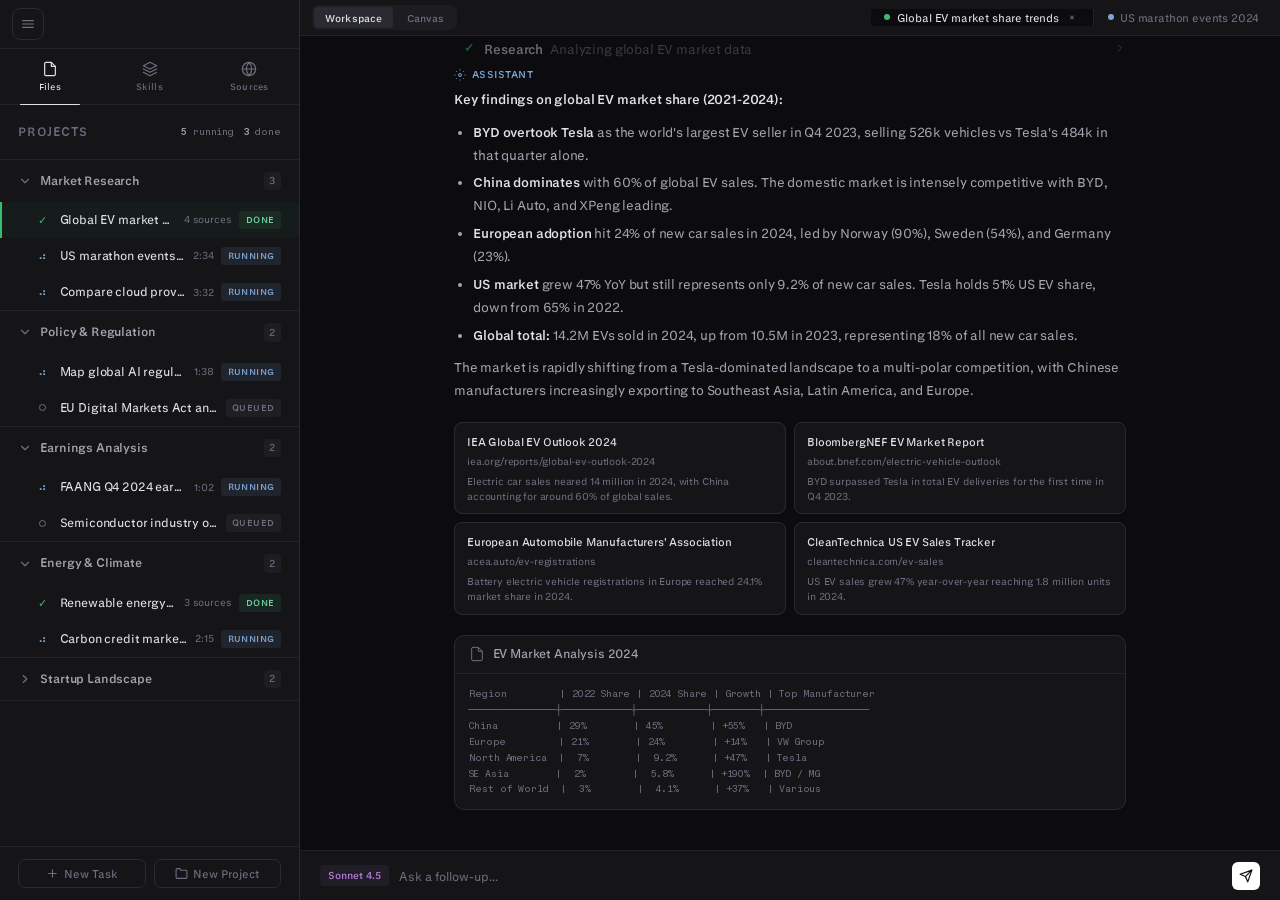
==== commit b2b414cf: "Add consistent hamburger menu with all pages across site Co-Authored-By: Claude Opus 4.6 <noreply@an" ====
--- a/asi-async-v2.html
+++ b/asi-async-v2.html
@@ -62,6 +62,65 @@
       background: var(--surface);
       overflow: hidden;
     }
+    .sidebar-menu-bar {
+      display: flex;
+      align-items: center;
+      padding: 0.5rem 0.75rem;
+      border-bottom: 1px solid var(--border-subtle);
+    }
+    .sidebar-menu-bar .menu-btn {
+      width: 32px;
+      height: 32px;
+      display: flex;
+      align-items: center;
+      justify-content: center;
+      background: none;
+      border: 1px solid var(--border);
+      border-radius: 8px;
+      cursor: pointer;
+      padding: 0;
+      transition: border-color 0.15s ease;
+    }
+    .sidebar-menu-bar .menu-btn:hover { border-color: var(--text-muted); }
+    .sidebar-menu-bar .menu-btn svg {
+      width: 16px; height: 16px;
+      stroke: var(--text-muted); fill: none;
+      stroke-width: 1.8; stroke-linecap: round; stroke-linejoin: round;
+    }
+    .sidebar-menu-bar .menu-dropdown {
+      position: absolute;
+      top: calc(100% + 0.25rem);
+      left: 0.75rem;
+      background: var(--surface);
+      border: 1px solid var(--border);
+      border-radius: 10px;
+      padding: 0.35rem;
+      display: flex;
+      flex-direction: column;
+      min-width: 180px;
+      opacity: 0;
+      transform: translateY(-4px);
+      pointer-events: none;
+      transition: opacity 0.2s ease, transform 0.2s ease;
+      box-shadow: 0 8px 24px rgba(0,0,0,0.4);
+      z-index: 100;
+    }
+    .sidebar-menu-bar .menu-dropdown.open {
+      opacity: 1; transform: translateY(0); pointer-events: auto;
+    }
+    .sidebar-menu-bar .menu-dropdown a {
+      font-size: 0.78rem;
+      font-weight: 500;
+      color: var(--text-secondary);
+      text-decoration: none;
+      padding: 0.5rem 0.65rem;
+      border-radius: 6px;
+      transition: background 0.12s ease, color 0.12s ease;
+    }
+    .sidebar-menu-bar .menu-dropdown a:hover {
+      background: var(--surface-raised);
+      color: var(--text);
+    }
     .sidebar-nav {
       display: flex;
       align-items: stretch;
@@ -1154,6 +1213,24 @@
   <div class="workspace">
     <!-- LEFT SIDEBAR -->
     <div class="sidebar">
+      <div class="sidebar-menu-bar" style="position: relative;">
+        <button class="menu-btn" id="menu-btn" aria-label="Menu">
+          <svg viewBox="0 0 24 24"><line x1="4" y1="7" x2="20" y2="7"/><line x1="4" y1="12" x2="20" y2="12"/><line x1="4" y1="17" x2="20" y2="17"/></svg>
+        </button>
+        <div class="menu-dropdown" id="menu-dropdown">
+          <a href="index.html">Index</a>
+          <a href="components.html">Components</a>
+          <a href="streaming.html">Streaming</a>
+          <a href="asi-v0-scope.html">Wide Research</a>
+          <a href="asi-v0-rows.html">Wide Research - Rows</a>
+          <a href="asi.html">Subagents - List</a>
+          <a href="asi-mega.html">Subagents - Grid</a>
+          <a href="asi-condensed.html">Condensed</a>
+          <a href="asi-floating.html">Floating Agents</a>
+          <a href="asi-async.html">Async Agents</a>
+          <a href="asi-async-v2.html">Workspace</a>
+        </div>
+      </div>
       <div class="sidebar-nav" id="sidebar-nav">
         <button class="sidebar-nav-item active" data-panel="files">
           <svg viewBox="0 0 24 24"><path d="M14 2H6a2 2 0 0 0-2 2v16a2 2 0 0 0 2 2h12a2 2 0 0 0 2-2V8z"/><polyline points="14 2 14 8 20 8"/></svg>
@@ -1454,6 +1531,15 @@
 
   <script src="js/main.js"></script>
   <script>
+    // Menu toggle
+    const menuBtn = document.getElementById('menu-btn');
+    const menuDropdown = document.getElementById('menu-dropdown');
+    menuBtn.addEventListener('click', (e) => {
+      e.stopPropagation();
+      menuDropdown.classList.toggle('open');
+    });
+    document.addEventListener('click', () => menuDropdown.classList.remove('open'));
+
     // =============================================
     // DATA MODEL
     // =============================================
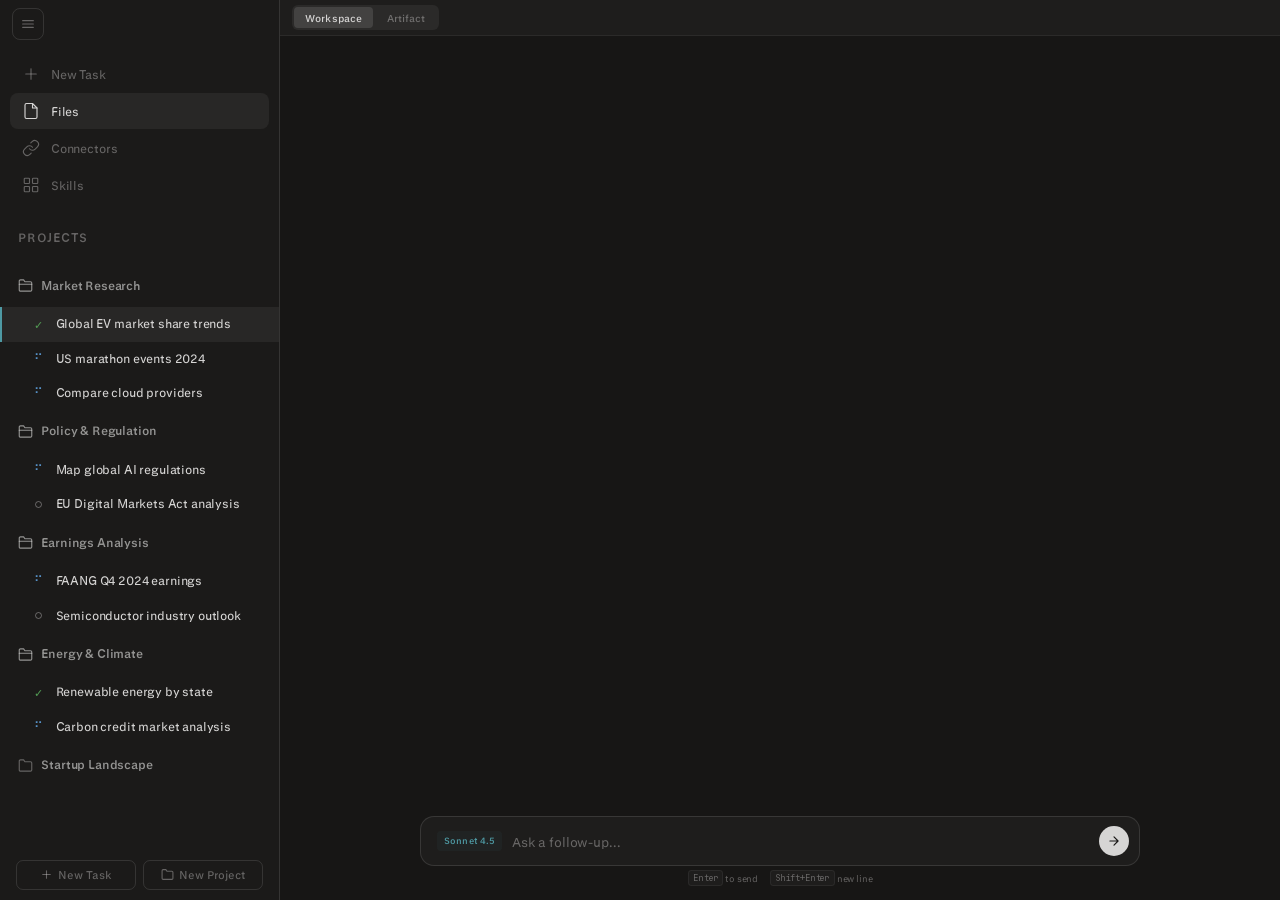
==== commit d8c8a9ba: "Rebuild workspace prototype with artifact editor, element selection, and refined UI - Redesigned cha" ====
--- a/asi-async-v2.html
+++ b/asi-async-v2.html
@@ -1,36 +1,15 @@
 <!DOCTYPE html>
-<html lang="en">
+<html lang="en" data-theme="dark">
 <head>
   <meta charset="UTF-8">
   <meta name="viewport" content="width=device-width, initial-scale=1.0">
   <title>Async Agents v2 — Workspace</title>
   <link rel="stylesheet" href="css/styles.css">
+  <link rel="stylesheet" href="css/theme.css">
   <style>
-    :root {
-      --bg: #0c0c0f;
-      --surface: #151518;
-      --surface-raised: #1c1c21;
-      --border: #2a2a32;
-      --border-subtle: #222228;
-      --text: #e0e0e6;
-      --text-secondary: #a4a4b0;
-      --text-muted: #6e6e80;
-      --green: #3dba72;
-      --green-text: #6dcea0;
-      --accent: #b8b8c0;
-      --blue: #7ca4d4;
-      --blue-bg: rgba(124,164,212,0.1);
-      --green-bg: rgba(61,186,114,0.1);
-      --muted-bg: rgba(110,110,128,0.1);
-      --yellow: #d4a84c;
-      --yellow-bg: rgba(212,168,76,0.1);
-      --purple: #b07cd4;
-      --purple-bg: rgba(176,124,212,0.08);
-      --font-body: 'PPLX Sans', -apple-system, BlinkMacSystemFont, sans-serif;
-      --font-mono: 'PPLX Mono', 'SF Mono', monospace;
-    }
-
     *, *::before, *::after { margin: 0; padding: 0; box-sizing: border-box; }
+    em, i, cite, dfn, var, address { font-style: normal !important; }
+    * { font-variation-settings: 'ital' 0, 'slnt' 0; }
 
     body {
       font-family: var(--font-body);
@@ -54,19 +33,18 @@
 
     /* --- Left Sidebar --- */
     .sidebar {
-      width: 300px;
-      min-width: 300px;
+      width: 280px;
+      min-width: 280px;
       border-right: 1px solid var(--border);
       display: flex;
       flex-direction: column;
-      background: var(--surface);
+      background: color-mix(in srgb, var(--surface) 60%, var(--bg));
       overflow: hidden;
     }
     .sidebar-menu-bar {
       display: flex;
       align-items: center;
       padding: 0.5rem 0.75rem;
-      border-bottom: 1px solid var(--border-subtle);
     }
     .sidebar-menu-bar .menu-btn {
       width: 32px;
@@ -123,43 +101,41 @@
     }
     .sidebar-nav {
       display: flex;
-      align-items: stretch;
-      border-bottom: 1px solid var(--border-subtle);
+      flex-direction: column;
+      padding: 0.5rem 0.65rem;
+      gap: 0.1rem;
     }
     .sidebar-nav-item {
-      flex: 1;
-      display: flex;
-      flex-direction: column;
+      display: flex;
       align-items: center;
-      justify-content: center;
-      gap: 0.25rem;
-      padding: 0.75rem 0;
+      gap: 0.65rem;
+      padding: 0.55rem 0.75rem;
       cursor: pointer;
       border: none;
       background: none;
       color: var(--text-muted);
       font-family: var(--font-body);
-      font-size: 0.58rem;
-      font-weight: 500;
-      letter-spacing: 0.03em;
+      font-size: 0.75rem;
+      font-weight: 450;
+      letter-spacing: -0.01em;
       transition: color 0.15s ease, background 0.15s ease;
-      position: relative;
-    }
-    .sidebar-nav-item:hover { color: var(--text-secondary); background: var(--surface-raised); }
-    .sidebar-nav-item.active { color: var(--text); }
-    .sidebar-nav-item.active::after {
-      content: '';
-      position: absolute;
-      bottom: -1px;
-      left: 20%; right: 20%;
-      height: 1.5px;
-      background: var(--text);
-      border-radius: 1px;
+      border-radius: 8px;
+      width: 100%;
+      text-align: left;
+    }
+    .sidebar-nav-item:hover {
+      color: var(--text-secondary);
+      background: var(--surface-raised);
+    }
+    .sidebar-nav-item.active {
+      color: var(--text);
+      background: var(--surface-raised);
     }
     .sidebar-nav-item svg {
-      width: 16px; height: 16px;
+      width: 18px; height: 18px;
       stroke: currentColor; fill: none;
-      stroke-width: 1.8; stroke-linecap: round; stroke-linejoin: round;
+      stroke-width: 1.5; stroke-linecap: round; stroke-linejoin: round;
+      flex-shrink: 0;
     }
 
     /* Sidebar panels (skills, sources) */
@@ -231,9 +207,7 @@
     .panel-item-badge.connected { color: var(--green-text); background: var(--green-bg); }
     .panel-item-badge.disconnected { color: var(--text-muted); background: var(--muted-bg); }
     .panel-divider {
-      height: 1px;
-      background: var(--border-subtle);
-      margin: 0.5rem 1.15rem;
+      display: none;
     }
 
     .sidebar-header {
@@ -241,7 +215,6 @@
       align-items: center;
       justify-content: space-between;
       padding: 1.1rem 1.15rem;
-      border-bottom: 1px solid var(--border-subtle);
     }
     .sidebar-title {
       font-size: 0.72rem;
@@ -250,14 +223,6 @@
       letter-spacing: 0.06em;
       color: var(--text-muted);
     }
-    .sidebar-stats {
-      display: flex;
-      gap: 0.6rem;
-      font-family: var(--font-mono);
-      font-size: 0.62rem;
-      color: var(--text-muted);
-    }
-    .sidebar-stats .s-val { color: var(--text-secondary); font-weight: 600; }
     .sidebar-list {
       flex: 1;
       overflow-y: auto;
@@ -268,7 +233,6 @@
 
     /* Project groups */
     .project-group {
-      border-bottom: 1px solid var(--border-subtle);
     }
     .project-header {
       display: flex;
@@ -280,14 +244,16 @@
       user-select: none;
     }
     .project-header:hover { background: var(--surface-raised); }
-    .project-chevron {
-      width: 14px; height: 14px;
+    .project-folder-icon {
+      width: 15px; height: 15px;
       stroke: var(--text-muted); fill: none;
-      stroke-width: 2; stroke-linecap: round; stroke-linejoin: round;
-      transition: transform 0.2s ease;
+      stroke-width: 1.8; stroke-linecap: round; stroke-linejoin: round;
       flex-shrink: 0;
-    }
-    .project-group.collapsed .project-chevron { transform: rotate(-90deg); }
+      transition: stroke 0.15s ease;
+    }
+    .project-group:not(.collapsed) .project-folder-icon {
+      stroke: var(--text-secondary);
+    }
     .project-name {
       font-size: 0.72rem;
       font-weight: 600;
@@ -297,14 +263,6 @@
       overflow: hidden;
       text-overflow: ellipsis;
     }
-    .project-count {
-      font-size: 0.6rem;
-      color: var(--text-muted);
-      background: var(--muted-bg);
-      padding: 0.1rem 0.35rem;
-      border-radius: 4px;
-      font-weight: 500;
-    }
     .project-tasks {
       overflow: hidden;
       transition: max-height 0.25s ease;
@@ -318,15 +276,15 @@
       display: flex;
       align-items: center;
       gap: 0.6rem;
-      padding: 0.55rem 1.15rem 0.55rem 2rem;
+      padding: 0.5rem 1rem 0.5rem 1.75rem;
       cursor: pointer;
       transition: background 0.12s ease;
       border-left: 2px solid transparent;
     }
     .task-row:hover { background: rgba(255,255,255,0.02); }
     .task-row.active {
-      background: rgba(61,186,114,0.04);
-      border-left-color: var(--green);
+      background: var(--bg-soft);
+      border-left-color: var(--accent);
     }
     .task-status-icon {
       width: 16px; height: 16px;
@@ -365,37 +323,15 @@
       white-space: nowrap;
       overflow: hidden;
       text-overflow: ellipsis;
-      flex: 1;
       min-width: 0;
     }
     .task-row.active .task-row-name { color: var(--text); }
-    .task-row-badge {
-      font-size: 0.55rem;
-      font-weight: 600;
-      text-transform: uppercase;
-      letter-spacing: 0.04em;
-      padding: 0.12rem 0.4rem;
-      border-radius: 3px;
-      white-space: nowrap;
-      flex-shrink: 0;
-    }
-    .task-row-badge.running { color: var(--blue); background: var(--blue-bg); }
-    .task-row-badge.completed { color: var(--green-text); background: var(--green-bg); }
-    .task-row-badge.queued { color: var(--text-muted); background: var(--muted-bg); }
-    .task-row-badge.new { color: var(--purple); background: var(--purple-bg); }
-    .task-row-stat {
-      font-size: 0.6rem;
-      color: var(--text-muted);
-      white-space: nowrap;
-      flex-shrink: 0;
-    }
 
     /* Sidebar footer actions */
     .sidebar-footer {
-      border-top: 1px solid var(--border-subtle);
-      padding: 0.75rem 1.15rem;
-      display: flex;
-      gap: 0.5rem;
+      padding: 0.65rem 1rem;
+      display: flex;
+      gap: 0.4rem;
     }
     .sidebar-action {
       flex: 1;
@@ -590,32 +526,42 @@
       overflow-y: auto;
       scrollbar-width: none;
       -ms-overflow-style: none;
-      padding: 1.25rem 0;
+      padding: 1.5rem 0 2rem;
     }
     .conversation::-webkit-scrollbar { display: none; }
 
     .msg {
       max-width: 720px;
       margin: 0 auto;
-      padding: 0 1.5rem;
+      padding: 0 2rem;
     }
 
     /* User message */
     .msg-user {
-      margin-bottom: 1.25rem;
+      margin-bottom: 1.5rem;
     }
     .msg-user-label {
-      font-size: 0.62rem;
+      font-size: 0.6rem;
       font-weight: 600;
       color: var(--text-muted);
       text-transform: uppercase;
-      letter-spacing: 0.05em;
-      margin-bottom: 0.3rem;
+      letter-spacing: 0.06em;
+      margin-bottom: 0.35rem;
+      display: flex;
+      align-items: center;
+      gap: 0.4rem;
+    }
+    .msg-user-avatar {
+      width: 16px; height: 16px;
+      border-radius: 50%;
+      background: var(--accent);
+      display: flex; align-items: center; justify-content: center;
+      font-size: 0.5rem; font-weight: 700; color: #fff;
     }
     .msg-user-text {
-      font-size: 0.88rem;
+      font-size: 0.92rem;
       color: var(--text);
-      line-height: 1.6;
+      line-height: 1.65;
       font-weight: 450;
     }
 
@@ -682,7 +628,7 @@
       grid-template-rows: 1fr; opacity: 1;
       padding-top: 0.15rem; padding-bottom: 0.4rem;
     }
-    .agent-group.completed .agent-group-body { opacity: 0.6; }
+    .agent-group.completed .agent-group-body { opacity: 0.5; }
 
     .ag-step {
       display: flex; align-items: center; gap: 0.4rem;
@@ -706,77 +652,113 @@
 
     /* Assistant message */
     .msg-assistant {
-      margin-bottom: 1.25rem;
+      margin-bottom: 1.5rem;
     }
     .msg-assistant-label {
-      font-size: 0.62rem;
+      font-size: 0.6rem;
       font-weight: 600;
-      color: var(--blue);
+      color: var(--accent);
       text-transform: uppercase;
-      letter-spacing: 0.05em;
-      margin-bottom: 0.35rem;
+      letter-spacing: 0.06em;
+      margin-bottom: 0.4rem;
       display: flex;
       align-items: center;
       gap: 0.35rem;
     }
     .msg-assistant-text {
-      font-size: 0.82rem;
+      font-size: 0.85rem;
       color: var(--text-secondary);
-      line-height: 1.75;
-    }
-    .msg-assistant-text p { margin-bottom: 0.6rem; }
+      line-height: 1.8;
+    }
+    .msg-assistant-text p { margin-bottom: 0.65rem; }
     .msg-assistant-text p:last-child { margin-bottom: 0; }
     .msg-assistant-text strong { color: var(--text); font-weight: 600; }
     .msg-assistant-text ul {
       padding-left: 1.2rem;
-      margin-bottom: 0.6rem;
+      margin-bottom: 0.65rem;
     }
     .msg-assistant-text li {
-      margin-bottom: 0.3rem;
-      font-size: 0.82rem;
+      margin-bottom: 0.35rem;
+      font-size: 0.85rem;
+      line-height: 1.7;
+    }
+    .msg-assistant-text li::marker {
+      color: var(--text-muted);
     }
 
     /* Source cards */
     .msg-sources {
-      margin-bottom: 1.25rem;
+      margin-bottom: 1.5rem;
+    }
+    .sources-label {
+      font-size: 0.6rem;
+      font-weight: 600;
+      color: var(--text-muted);
+      text-transform: uppercase;
+      letter-spacing: 0.06em;
+      margin-bottom: 0.5rem;
+      display: flex;
+      align-items: center;
+      gap: 0.35rem;
+    }
+    .sources-label svg {
+      width: 12px; height: 12px;
+      stroke: currentColor; fill: none;
+      stroke-width: 2; stroke-linecap: round; stroke-linejoin: round;
     }
     .sources-grid {
-      display: flex;
+      display: grid;
+      grid-template-columns: 1fr 1fr;
       gap: 0.5rem;
-      flex-wrap: wrap;
     }
     .source-card {
       background: var(--surface);
       border: 1px solid var(--border);
-      border-radius: 8px;
-      padding: 0.6rem 0.75rem;
-      width: calc(50% - 0.25rem);
-      min-width: 200px;
-      transition: border-color 0.15s ease;
-      cursor: default;
-    }
-    .source-card:hover { border-color: var(--text-muted); }
+      border-radius: 10px;
+      padding: 0.65rem 0.85rem;
+      transition: border-color 0.15s ease, background 0.15s ease;
+      cursor: pointer;
+    }
+    .source-card:hover {
+      border-color: var(--text-muted);
+      background: color-mix(in srgb, var(--surface) 80%, var(--bg));
+    }
+    .source-card-header {
+      display: flex;
+      align-items: center;
+      gap: 0.45rem;
+      margin-bottom: 0.3rem;
+    }
+    .source-card-favicon {
+      width: 14px; height: 14px;
+      border-radius: 3px;
+      background: var(--surface-raised);
+      display: flex; align-items: center; justify-content: center;
+      font-size: 0.5rem;
+      flex-shrink: 0;
+    }
     .source-card-title {
-      font-size: 0.7rem;
+      font-size: 0.72rem;
       font-weight: 500;
       color: var(--text);
       white-space: nowrap;
       overflow: hidden;
       text-overflow: ellipsis;
-      margin-bottom: 0.2rem;
+      flex: 1;
     }
     .source-card-url {
-      font-size: 0.6rem;
+      font-size: 0.58rem;
       color: var(--text-muted);
+      font-family: var(--font-mono);
       white-space: nowrap;
       overflow: hidden;
       text-overflow: ellipsis;
       margin-bottom: 0.3rem;
     }
     .source-card-snippet {
-      font-size: 0.62rem;
+      font-size: 0.65rem;
       color: var(--text-muted);
-      line-height: 1.5;
+      line-height: 1.55;
       display: -webkit-box;
       -webkit-line-clamp: 2;
       -webkit-box-orient: vertical;
@@ -785,40 +767,83 @@
 
     /* Artifact card */
     .msg-artifact {
-      margin-bottom: 1.25rem;
+      margin-bottom: 1.5rem;
     }
     .artifact-card {
       background: var(--surface);
       border: 1px solid var(--border);
-      border-radius: 10px;
+      border-radius: 12px;
       overflow: hidden;
-    }
+      transition: border-color 0.15s ease;
+      cursor: pointer;
+    }
+    .artifact-card:hover { border-color: var(--text-muted); }
     .artifact-header {
       display: flex;
       align-items: center;
-      gap: 0.5rem;
-      padding: 0.6rem 0.85rem;
+      gap: 0.55rem;
+      padding: 0.7rem 0.95rem;
       border-bottom: 1px solid var(--border-subtle);
     }
+    .artifact-icon-wrap {
+      width: 28px; height: 28px;
+      border-radius: 6px;
+      background: var(--accent-bg-subtle);
+      display: flex; align-items: center; justify-content: center;
+      flex-shrink: 0;
+    }
     .artifact-icon {
-      width: 16px; height: 16px;
-      stroke: var(--text-muted); fill: none;
-      stroke-width: 1.5;
-    }
+      width: 14px; height: 14px;
+      stroke: var(--accent); fill: none;
+      stroke-width: 1.8;
+    }
+    .artifact-meta { flex: 1; min-width: 0; }
     .artifact-title {
-      font-size: 0.72rem;
+      font-size: 0.75rem;
+      font-weight: 550;
+      color: var(--text);
+      line-height: 1.3;
+    }
+    .artifact-subtitle {
+      font-size: 0.6rem;
+      color: var(--text-muted);
+      margin-top: 0.05rem;
+    }
+    .artifact-open-btn {
+      font-size: 0.62rem;
       font-weight: 500;
+      color: var(--text-muted);
+      padding: 0.25rem 0.55rem;
+      border: 1px solid var(--border);
+      border-radius: 5px;
+      background: none;
+      cursor: pointer;
+      transition: color 0.15s ease, border-color 0.15s ease;
+      flex-shrink: 0;
+    }
+    .artifact-open-btn:hover {
       color: var(--text-secondary);
+      border-color: var(--text-muted);
     }
     .artifact-preview {
-      padding: 0.75rem 0.85rem;
+      padding: 0.85rem 1rem;
       font-family: var(--font-mono);
-      font-size: 0.62rem;
+      font-size: 0.64rem;
       color: var(--text-muted);
-      line-height: 1.6;
-      max-height: 200px;
+      line-height: 1.65;
+      max-height: 220px;
       overflow-y: auto;
       white-space: pre;
+      scrollbar-width: none;
+      position: relative;
+    }
+    .artifact-preview::-webkit-scrollbar { display: none; }
+    .artifact-fade {
+      position: absolute;
+      bottom: 0; left: 0; right: 0;
+      height: 40px;
+      background: linear-gradient(to top, var(--surface) 10%, transparent);
+      pointer-events: none;
     }
 
     /* =============================================
@@ -861,266 +886,1024 @@
     .view-toggle-spacer { flex: 1; }
 
     /* =============================================
-       CANVAS VIEW
+       CANVAS VIEW — Artifact Workspace
        ============================================= */
     .canvas-view {
       flex: 1;
       position: relative;
       overflow: hidden;
       display: none;
+      flex-direction: column;
     }
     .canvas-view.visible { display: flex; }
 
-    .canvas-area {
-      flex: 1;
-      position: relative;
-      overflow: hidden;
-    }
-
-    /* SVG lines layer */
-    .canvas-lines {
-      position: absolute;
-      inset: 0;
-      z-index: 1;
-      pointer-events: none;
-    }
-    .canvas-line {
-      stroke-width: 1.2;
-      fill: none;
-      transition: stroke 0.3s ease, stroke-width 0.3s ease, opacity 0.3s ease;
-    }
-    .canvas-line.connected {
-      stroke: var(--green);
-      opacity: 0.35;
-    }
-    .canvas-line.active {
-      stroke: var(--green);
-      opacity: 0.7;
-      stroke-width: 1.8;
-      stroke-dasharray: 6 4;
-      animation: dashFlow 1.2s linear infinite;
-    }
-    .canvas-line.disconnected {
-      stroke: var(--text-muted);
-      opacity: 0.12;
-      stroke-dasharray: 3 5;
-    }
-    @keyframes dashFlow {
-      to { stroke-dashoffset: -20; }
-    }
-
-    /* Nodes layer */
-    .canvas-nodes {
-      position: absolute;
-      inset: 0;
-      z-index: 2;
-    }
-
-    /* Central agent node */
-    .canvas-center-node {
-      position: absolute;
-      display: flex;
-      flex-direction: column;
+    /* Artifact toolbar */
+    .artifact-toolbar {
+      display: flex;
       align-items: center;
       gap: 0.5rem;
-      transform: translate(-50%, -50%);
-      z-index: 3;
-    }
-    .center-node-circle {
-      width: 72px; height: 72px;
-      border-radius: 50%;
-      background: var(--surface-raised);
-      border: 2px solid var(--green);
-      display: flex;
-      align-items: center;
-      justify-content: center;
-      position: relative;
-    }
-    .center-node-circle svg {
-      width: 28px; height: 28px;
-      stroke: var(--green);
-      fill: none;
-      stroke-width: 1.5;
-      stroke-linecap: round;
-      stroke-linejoin: round;
-    }
-    .center-node-glow {
-      position: absolute;
-      inset: -8px;
-      border-radius: 50%;
-      background: radial-gradient(circle, rgba(61,186,114,0.15) 0%, transparent 70%);
-      animation: nodePulse 3s ease-in-out infinite;
-    }
-    @keyframes nodePulse {
-      0%, 100% { opacity: 0.4; transform: scale(1); }
-      50% { opacity: 1; transform: scale(1.12); }
-    }
-    .center-node-label {
-      font-size: 0.68rem;
-      font-weight: 600;
+      padding: 0.5rem 1rem;
+      border-bottom: 1px solid var(--border-subtle);
+      background: var(--surface);
+      min-height: 40px;
+    }
+    .artifact-toolbar-title {
+      font-size: 0.75rem;
+      font-weight: 550;
       color: var(--text);
-      letter-spacing: 0.02em;
-    }
-
-    /* Service nodes */
-    .canvas-service-node {
-      position: absolute;
-      display: flex;
-      flex-direction: column;
-      align-items: center;
-      gap: 0.35rem;
-      transform: translate(-50%, -50%);
-      transition: opacity 0.3s ease;
-      cursor: default;
-    }
-    .canvas-service-node.disconnected { opacity: 0.35; }
-    .service-node-circle {
-      width: 44px; height: 44px;
-      border-radius: 50%;
-      background: var(--surface);
-      border: 1.5px solid var(--border);
-      display: flex;
-      align-items: center;
-      justify-content: center;
-      font-size: 1rem;
-      transition: border-color 0.3s ease, box-shadow 0.3s ease;
-    }
-    .canvas-service-node.connected .service-node-circle {
-      border-color: rgba(61,186,114,0.3);
-    }
-    .canvas-service-node.active .service-node-circle {
-      border-color: var(--green);
-      box-shadow: 0 0 12px rgba(61,186,114,0.2);
-    }
-    .service-node-label {
-      font-size: 0.55rem;
-      font-weight: 500;
-      color: var(--text-muted);
-      white-space: nowrap;
-      letter-spacing: 0.02em;
-    }
-    .canvas-service-node.active .service-node-label {
-      color: var(--text-secondary);
-    }
-
-    /* Activity Feed */
-    .activity-feed {
-      width: 260px;
-      min-width: 260px;
-      border-left: 1px solid var(--border-subtle);
-      background: var(--surface);
-      display: flex;
-      flex-direction: column;
-      overflow: hidden;
-    }
-    .activity-feed-header {
-      padding: 0.85rem 1rem;
-      font-size: 0.62rem;
-      font-weight: 600;
-      text-transform: uppercase;
-      letter-spacing: 0.06em;
-      color: var(--text-muted);
-      border-bottom: 1px solid var(--border-subtle);
-    }
-    .activity-feed-body {
-      flex: 1;
-      overflow-y: auto;
-      scrollbar-width: none;
-      -ms-overflow-style: none;
-    }
-    .activity-feed-body::-webkit-scrollbar { display: none; }
-    .activity-section-title {
-      padding: 0.7rem 1rem 0.3rem;
-      font-size: 0.58rem;
-      font-weight: 600;
-      text-transform: uppercase;
-      letter-spacing: 0.06em;
-      color: var(--text-muted);
-    }
-    .activity-item {
-      display: flex;
-      align-items: flex-start;
-      gap: 0.55rem;
-      padding: 0.55rem 1rem;
-      cursor: pointer;
-      transition: background 0.12s ease;
-    }
-    .activity-item:hover { background: rgba(255,255,255,0.02); }
-    .activity-item-icon {
-      width: 16px; height: 16px;
-      display: flex; align-items: center; justify-content: center;
-      flex-shrink: 0;
-      margin-top: 1px;
-    }
-    .activity-item-icon .spinner-char {
-      font-size: 0.68rem;
-      color: var(--blue);
-    }
-    .activity-item-icon .check-icon {
-      font-size: 0.65rem;
-      color: var(--green);
-    }
-    .activity-item-body {
       flex: 1;
       min-width: 0;
-    }
-    .activity-item-name {
-      font-size: 0.7rem;
-      font-weight: 450;
-      color: var(--text);
       white-space: nowrap;
       overflow: hidden;
       text-overflow: ellipsis;
+    }
+    .artifact-toolbar-type {
+      font-size: 0.58rem;
+      font-weight: 600;
+      color: var(--text-muted);
+      background: var(--muted-bg);
+      padding: 0.15rem 0.45rem;
+      border-radius: 4px;
+      text-transform: uppercase;
+      letter-spacing: 0.04em;
+    }
+    .artifact-toolbar-actions {
+      display: flex;
+      gap: 2px;
+    }
+    .artifact-toolbar-btn {
+      width: 28px; height: 28px;
+      display: flex; align-items: center; justify-content: center;
+      background: none; border: none;
+      color: var(--text-muted); cursor: pointer;
+      border-radius: 5px;
+      transition: background 0.12s ease, color 0.12s ease;
+    }
+    .artifact-toolbar-btn:hover {
+      background: var(--surface-raised);
+      color: var(--text-secondary);
+    }
+    .artifact-toolbar-btn svg {
+      width: 14px; height: 14px;
+      stroke: currentColor; fill: none;
+      stroke-width: 2; stroke-linecap: round; stroke-linejoin: round;
+    }
+    .artifact-toolbar-divider {
+      width: 1px;
+      height: 16px;
+      background: var(--border);
+      margin: 0 0.25rem;
+    }
+    .artifact-toolbar-version {
+      display: flex;
+      align-items: center;
+      gap: 0.25rem;
+    }
+    .artifact-toolbar-version-btn {
+      width: 24px; height: 24px;
+      display: flex; align-items: center; justify-content: center;
+      background: none; border: 1px solid var(--border);
+      color: var(--text-muted); cursor: pointer;
+      border-radius: 5px;
+      font-size: 0.7rem;
+      transition: background 0.12s ease, color 0.12s ease;
+    }
+    .artifact-toolbar-version-btn:hover {
+      background: var(--surface-raised); color: var(--text-secondary);
+    }
+    .artifact-toolbar-version-btn:disabled {
+      opacity: 0.3; cursor: default;
+    }
+    .artifact-toolbar-version-label {
+      font-size: 0.6rem;
+      font-weight: 500;
+      color: var(--text-muted);
+      font-family: var(--font-mono);
+      min-width: 32px;
+      text-align: center;
+    }
+
+    /* Artifact rendering area */
+    .artifact-workspace {
+      flex: 1;
+      overflow: auto;
+      scrollbar-width: none;
+      display: flex;
+      align-items: flex-start;
+      justify-content: center;
+      padding: 2.5rem 2rem 3rem;
+      background: var(--bg);
+      background-image:
+        radial-gradient(circle at 50% 0%, color-mix(in srgb, var(--surface) 30%, transparent) 0%, transparent 50%);
+    }
+    .artifact-workspace::-webkit-scrollbar { display: none; }
+
+    /* Document artifact */
+    .artifact-doc {
+      width: 100%;
+      max-width: 680px;
+      background: var(--surface);
+      border: 1px solid var(--border);
+      border-radius: 12px;
+      padding: 2.75rem 3rem 3.5rem;
+      box-shadow: 0 2px 8px rgba(0,0,0,0.08), 0 8px 40px rgba(0,0,0,0.18);
+      min-height: 500px;
+    }
+    .artifact-doc h1 {
+      font-size: 1.4rem;
+      font-weight: 650;
+      color: var(--text);
+      letter-spacing: -0.03em;
       line-height: 1.3;
-    }
-    .activity-item-meta {
+      margin-bottom: 0.35rem;
+    }
+    .artifact-doc .doc-subtitle {
+      font-size: 0.82rem;
+      color: var(--text-muted);
+      margin-bottom: 1.75rem;
+      padding-bottom: 1.25rem;
+      border-bottom: 1px solid var(--border-subtle);
+    }
+    .artifact-doc h2 {
+      font-size: 1rem;
+      font-weight: 600;
+      color: var(--text);
+      letter-spacing: -0.02em;
+      margin: 1.5rem 0 0.5rem;
+    }
+    .artifact-doc h3 {
+      font-size: 0.88rem;
+      font-weight: 600;
+      color: var(--text-secondary);
+      margin: 1.1rem 0 0.4rem;
+    }
+    .artifact-doc p {
+      font-size: 0.82rem;
+      color: var(--text-secondary);
+      line-height: 1.75;
+      margin-bottom: 0.65rem;
+    }
+    .artifact-doc ul, .artifact-doc ol {
+      padding-left: 1.25rem;
+      margin-bottom: 0.75rem;
+    }
+    .artifact-doc li {
+      font-size: 0.82rem;
+      color: var(--text-secondary);
+      line-height: 1.7;
+      margin-bottom: 0.3rem;
+    }
+    .artifact-doc li::marker { color: var(--text-muted); }
+    .artifact-doc strong { color: var(--text); font-weight: 600; }
+    .artifact-doc em { color: var(--text-muted); font-style: normal; }
+    .artifact-doc .doc-table {
+      width: 100%;
+      border-collapse: collapse;
+      margin: 0.85rem 0 1.25rem;
+      font-size: 0.75rem;
+      border: 1px solid var(--border-subtle);
+      border-radius: 8px;
+      overflow: hidden;
+    }
+    .artifact-doc .doc-table th {
+      text-align: left;
+      font-weight: 600;
+      color: var(--text);
+      padding: 0.55rem 0.75rem;
+      background: var(--bg-soft);
+      border-bottom: 1px solid var(--border);
+      white-space: nowrap;
+      font-size: 0.62rem;
+      text-transform: uppercase;
+      letter-spacing: 0.05em;
+    }
+    .artifact-doc .doc-table td {
+      padding: 0.5rem 0.75rem;
+      border-bottom: 1px solid var(--border-subtle);
+      color: var(--text-secondary);
+    }
+    .artifact-doc .doc-table tr:last-child td { border-bottom: none; }
+    .artifact-doc .doc-table tbody tr:nth-child(even) td { background: color-mix(in srgb, var(--bg-soft) 50%, transparent); }
+    .artifact-doc .doc-table tr:hover td { background: var(--accent-bg-subtle); }
+    .artifact-doc .doc-callout {
+      padding: 0.85rem 1.1rem;
+      border-left: 3px solid var(--accent);
+      background: var(--accent-bg-subtle);
+      border-radius: 0 10px 10px 0;
+      margin: 1rem 0;
+      font-size: 0.78rem;
+      color: var(--text-secondary);
+      line-height: 1.7;
+    }
+    .artifact-doc .doc-stat-row {
+      display: flex;
+      gap: 0.75rem;
+      margin: 1.25rem 0 1.5rem;
+    }
+    .artifact-doc .doc-stat {
+      flex: 1;
+      background: var(--bg-soft);
+      border: 1px solid var(--border-subtle);
+      border-radius: 10px;
+      padding: 0.85rem 1rem;
+      text-align: center;
+    }
+    .artifact-doc .doc-stat-value {
+      font-size: 1.3rem;
+      font-weight: 700;
+      color: var(--accent);
+      letter-spacing: -0.03em;
+    }
+    .artifact-doc .doc-stat-label {
       font-size: 0.58rem;
       color: var(--text-muted);
-      margin-top: 0.1rem;
+      margin-top: 0.2rem;
+      text-transform: uppercase;
+      letter-spacing: 0.05em;
+      font-weight: 600;
+    }
+
+    /* Slide deck artifact */
+    .artifact-slides {
+      width: 100%;
+      max-width: 780px;
+      display: flex;
+      flex-direction: column;
+      gap: 1.25rem;
+    }
+    .slide {
+      background: var(--surface);
+      border: 1px solid var(--border);
+      border-radius: 10px;
+      aspect-ratio: 16 / 9;
+      padding: 2.75rem 3.5rem;
+      box-shadow: 0 2px 8px rgba(0,0,0,0.08), 0 8px 40px rgba(0,0,0,0.18);
+      display: flex;
+      flex-direction: column;
+      position: relative;
+      overflow: hidden;
+    }
+    .slide::before {
+      content: '';
+      position: absolute;
+      top: 0; left: 0; right: 0;
+      height: 3px;
+      background: linear-gradient(90deg, var(--accent), color-mix(in srgb, var(--accent) 40%, var(--purple)));
+    }
+    .slide-number {
+      position: absolute;
+      bottom: 0.85rem;
+      right: 1.25rem;
+      font-size: 0.58rem;
+      font-weight: 500;
+      color: var(--text-muted);
+      font-family: var(--font-mono);
+    }
+    .slide-title {
+      font-size: 1.4rem;
+      font-weight: 650;
+      color: var(--text);
+      letter-spacing: -0.03em;
+      line-height: 1.25;
+      margin-bottom: 0.5rem;
+    }
+    .slide-subtitle {
+      font-size: 0.78rem;
+      color: var(--text-muted);
+      margin-bottom: auto;
+      line-height: 1.5;
+    }
+    .slide-body {
+      flex: 1;
+      display: flex;
+      flex-direction: column;
+      justify-content: center;
+    }
+    .slide-body h2 {
+      font-size: 1.1rem;
+      font-weight: 600;
+      color: var(--text);
+      letter-spacing: -0.02em;
+      margin-bottom: 0.85rem;
+    }
+    .slide-body p {
+      font-size: 0.78rem;
+      color: var(--text-secondary);
+      line-height: 1.7;
+      margin-bottom: 0.5rem;
+    }
+    .slide-body ul {
+      padding-left: 1.25rem;
+      margin-bottom: 0.5rem;
+    }
+    .slide-body li {
+      font-size: 0.78rem;
+      color: var(--text-secondary);
+      line-height: 1.9;
+      margin-bottom: 0.15rem;
+    }
+    .slide-body li::marker { color: var(--text-muted); }
+    .slide-body strong { color: var(--text); font-weight: 600; }
+    .slide-cols {
+      display: grid;
+      grid-template-columns: 1fr 1fr;
+      gap: 2rem;
+    }
+    .slide-col {
+      padding: 0.75rem;
+      background: var(--bg-soft);
+      border-radius: 8px;
+    }
+    .slide-col h3 {
+      font-size: 0.78rem;
+      font-weight: 600;
+      color: var(--text);
+      margin-bottom: 0.5rem;
+      padding-bottom: 0.35rem;
+      border-bottom: 1px solid var(--border-subtle);
+    }
+    .slide-col p, .slide-col li {
+      font-size: 0.72rem;
+    }
+    .slide-col ul {
+      padding-left: 1rem;
+    }
+    .slide-big-number {
+      font-size: 2.6rem;
+      font-weight: 700;
+      color: var(--accent);
+      letter-spacing: -0.04em;
+      line-height: 1;
+      margin-bottom: 0.25rem;
+    }
+    .slide-big-label {
+      font-size: 0.68rem;
+      color: var(--text-muted);
+      font-weight: 500;
+      text-transform: uppercase;
+      letter-spacing: 0.03em;
+    }
+    .slide-stats {
+      display: flex;
+      gap: 2.5rem;
+      margin-top: 1rem;
+    }
+    .slide-stat-item {
+      text-align: center;
+      flex: 1;
+    }
+
+    /* Spreadsheet artifact */
+    .artifact-spreadsheet {
+      width: 100%;
+      max-width: 880px;
+      background: var(--surface);
+      border: 1px solid var(--border);
+      border-radius: 10px;
+      overflow: hidden;
+      box-shadow: 0 2px 8px rgba(0,0,0,0.08), 0 8px 40px rgba(0,0,0,0.18);
+    }
+    .sheet-tabs {
+      display: flex;
+      border-bottom: 1px solid var(--border);
+      background: color-mix(in srgb, var(--surface) 70%, var(--bg));
+    }
+    .sheet-tab {
+      padding: 0.45rem 1rem;
+      font-size: 0.65rem;
+      font-weight: 500;
+      color: var(--text-muted);
+      border-right: 1px solid var(--border-subtle);
+      cursor: pointer;
+    }
+    .sheet-tab.active {
+      background: var(--surface);
+      color: var(--text);
+      font-weight: 600;
+    }
+    .sheet-grid {
+      display: grid;
+      font-size: 0.68rem;
+      font-family: var(--font-mono);
+    }
+    .sheet-header-row {
+      display: contents;
+    }
+    .sheet-header-row .sheet-cell {
+      background: color-mix(in srgb, var(--surface) 60%, var(--bg));
+      font-weight: 600;
+      color: var(--text);
+      font-size: 0.62rem;
+      text-transform: uppercase;
+      letter-spacing: 0.03em;
+      font-family: var(--font-body);
+      position: sticky;
+      top: 0;
+    }
+    .sheet-row {
+      display: contents;
+    }
+    .sheet-row:hover .sheet-cell {
+      background: color-mix(in srgb, var(--accent-bg-subtle) 50%, var(--surface));
+    }
+    .sheet-cell {
+      padding: 0.45rem 0.75rem;
+      border-bottom: 1px solid var(--border-subtle);
+      border-right: 1px solid var(--border-subtle);
+      color: var(--text-secondary);
+      white-space: nowrap;
+      overflow: hidden;
+      text-overflow: ellipsis;
+    }
+    .sheet-cell:last-child { border-right: none; }
+    .sheet-cell.row-num {
+      color: var(--text-muted);
+      text-align: center;
+      background: color-mix(in srgb, var(--surface) 60%, var(--bg));
+      font-size: 0.58rem;
+      min-width: 32px;
+      font-family: var(--font-body);
+    }
+    .sheet-cell.num { text-align: right; font-variant-numeric: tabular-nums; }
+    .sheet-cell.positive { color: var(--green); }
+    .sheet-cell.negative { color: var(--red); }
+    .sheet-cell.bold { font-weight: 600; color: var(--text); }
+    .sheet-formula-bar {
+      display: flex;
+      align-items: center;
+      gap: 0.5rem;
+      padding: 0.35rem 0.65rem;
+      border-bottom: 1px solid var(--border);
+      font-size: 0.62rem;
+      color: var(--text-muted);
+    }
+    .sheet-formula-label {
+      font-weight: 600;
+      font-family: var(--font-mono);
+      color: var(--text-secondary);
+      background: color-mix(in srgb, var(--surface) 60%, var(--bg));
+      padding: 0.15rem 0.4rem;
+      border-radius: 3px;
+      border: 1px solid var(--border-subtle);
+    }
+    .sheet-formula-text {
+      font-family: var(--font-mono);
+      color: var(--text-muted);
+    }
+
+    /* Website artifact */
+    .artifact-website {
+      width: 100%;
+      max-width: none;
+      background: #141414;
+      border: none;
+      border-radius: 0;
+      overflow: auto;
+      box-shadow: none;
+      display: flex;
+      flex-direction: column;
+      min-height: 100%;
+    }
+    /* Override workspace padding when showing website */
+    .artifact-workspace:has(.artifact-website) {
+      padding: 0;
+    }
+    .browser-chrome {
+      display: flex;
+      align-items: center;
+      gap: 0.65rem;
+      padding: 0.6rem 0.85rem;
+      background: color-mix(in srgb, var(--surface) 70%, var(--bg));
+      border-bottom: 1px solid var(--border);
+      flex-shrink: 0;
+    }
+    .browser-dots {
+      display: flex;
+      gap: 6px;
+      flex-shrink: 0;
+    }
+    .browser-dot {
+      width: 11px; height: 11px;
+      border-radius: 50%;
+    }
+    .browser-dot.red { background: #ff5f57; }
+    .browser-dot.yellow { background: #febc2e; }
+    .browser-dot.green { background: #28c840; }
+    .browser-nav-btns {
+      display: flex;
+      gap: 2px;
+      flex-shrink: 0;
+    }
+    .browser-nav-btn {
+      width: 24px; height: 24px;
+      display: flex; align-items: center; justify-content: center;
+      background: none; border: none;
+      color: var(--text-muted); cursor: default;
+      border-radius: 4px;
+      font-size: 0.75rem;
+    }
+    .browser-url {
+      flex: 1;
+      background: var(--bg-soft);
+      border: 1px solid var(--border-subtle);
+      border-radius: 6px;
+      padding: 0.35rem 0.75rem;
+      font-size: 0.65rem;
+      font-family: var(--font-mono);
+      color: var(--text-muted);
       display: flex;
       align-items: center;
       gap: 0.4rem;
     }
-    .activity-item-services {
-      display: flex;
-      gap: 0.2rem;
+    .browser-url-lock {
       font-size: 0.6rem;
-    }
-    .activity-divider {
-      height: 1px;
-      background: var(--border-subtle);
-      margin: 0.3rem 1rem;
-    }
-
-    /* Zoom controls */
-    .canvas-zoom {
+      opacity: 0.5;
+    }
+    .browser-viewport {
+      height: 540px;
+      background: #141414;
+      overflow: hidden;
+    }
+    .browser-viewport iframe {
+      width: 100%;
+      height: 100%;
+      border: none;
+    }
+    /* Rendered website content — dark mode */
+    .site-nav {
+      display: flex;
+      align-items: center;
+      gap: 1.5rem;
+      padding: 0.65rem 1.5rem;
+      border-bottom: 1px solid rgba(255,255,255,0.08);
+      background: #141414;
+    }
+    .site-nav-brand {
+      font-size: 0.78rem;
+      font-weight: 700;
+      color: #e8e8e6;
+      letter-spacing: -0.02em;
+    }
+    .site-nav-links {
+      display: flex;
+      gap: 1rem;
+    }
+    .site-nav-links a {
+      font-size: 0.68rem;
+      color: #777;
+      text-decoration: none;
+      font-weight: 500;
+    }
+    .site-hero {
+      padding: 3.5rem 2.5rem;
+      text-align: center;
+      background: linear-gradient(135deg, #0d2626, #141414);
+      border-bottom: 1px solid rgba(255,255,255,0.06);
+    }
+    .site-hero h1 {
+      font-size: 1.6rem;
+      font-weight: 700;
+      color: #e8e8e6;
+      letter-spacing: -0.03em;
+      margin-bottom: 0.5rem;
+    }
+    .site-hero p {
+      font-size: 0.82rem;
+      color: #999;
+      max-width: 420px;
+      margin: 0 auto;
+      line-height: 1.65;
+    }
+    .site-hero-btn {
+      display: inline-block;
+      margin-top: 1.25rem;
+      padding: 0.55rem 1.4rem;
+      background: #0a7a7a;
+      color: #fff;
+      border-radius: 8px;
+      font-size: 0.75rem;
+      font-weight: 600;
+      text-decoration: none;
+      letter-spacing: -0.01em;
+    }
+    .site-features {
+      display: grid;
+      grid-template-columns: 1fr 1fr 1fr;
+      gap: 0.5rem;
+      padding: 2rem 1.5rem;
+      background: #141414;
+    }
+    .site-feature {
+      text-align: center;
+      padding: 1.15rem 0.75rem;
+      border-radius: 10px;
+      transition: background 0.15s ease;
+    }
+    .site-feature:hover { background: rgba(255,255,255,0.03); }
+    .site-feature-icon {
+      width: 40px; height: 40px;
+      border-radius: 10px;
+      background: rgba(10,122,122,0.15);
+      display: flex; align-items: center; justify-content: center;
+      margin: 0 auto 0.6rem;
+      font-size: 1.1rem;
+    }
+    .site-feature h3 {
+      font-size: 0.78rem;
+      font-weight: 600;
+      color: #e8e8e6;
+      margin-bottom: 0.3rem;
+    }
+    .site-feature p {
+      font-size: 0.65rem;
+      color: #777;
+      line-height: 1.55;
+    }
+    .site-section {
+      padding: 2.5rem 2rem;
+      background: #141414;
+    }
+    .site-section h2 {
+      font-size: 1.2rem;
+      font-weight: 700;
+      color: #e8e8e6;
+      letter-spacing: -0.02em;
+      margin-bottom: 0.3rem;
+    }
+    .site-section-sub {
+      font-size: 0.78rem;
+      color: #777;
+      margin-bottom: 1.5rem;
+      line-height: 1.5;
+    }
+    .site-timeline {
+      border-left: 2px solid rgba(255,255,255,0.08);
+      margin-left: 0.5rem;
+      padding-left: 1.5rem;
+      display: flex;
+      flex-direction: column;
+      gap: 1.25rem;
+    }
+    .site-tl-item {
+      position: relative;
+    }
+    .site-tl-item::before {
+      content: '';
       position: absolute;
-      bottom: 1rem;
-      left: 1rem;
-      display: flex;
-      gap: 1px;
+      left: -1.85rem;
+      top: 0.35rem;
+      width: 10px; height: 10px;
+      border-radius: 50%;
+      background: #0a7a7a;
+      border: 2px solid #141414;
+    }
+    .site-tl-date {
+      font-size: 0.62rem;
+      font-weight: 600;
+      color: #0a7a7a;
+      text-transform: uppercase;
+      letter-spacing: 0.04em;
+      margin-bottom: 0.2rem;
+    }
+    .site-tl-body {
+      font-size: 0.75rem;
+      color: #999;
+      line-height: 1.65;
+    }
+    .site-tl-body strong { color: #e8e8e6; }
+    .site-table {
+      width: 100%;
+      border-collapse: collapse;
+      font-size: 0.72rem;
+      border: 1px solid rgba(255,255,255,0.08);
+      border-radius: 8px;
+      overflow: hidden;
+    }
+    .site-table th {
+      text-align: left;
+      font-weight: 600;
+      color: #e8e8e6;
+      padding: 0.6rem 0.75rem;
+      background: rgba(255,255,255,0.04);
+      border-bottom: 1px solid rgba(255,255,255,0.08);
+      font-size: 0.65rem;
+    }
+    .site-table td {
+      padding: 0.55rem 0.75rem;
+      border-bottom: 1px solid rgba(255,255,255,0.04);
+      color: #999;
+    }
+    .site-table td strong { color: #e8e8e6; font-weight: 600; }
+    .site-table tr:last-child td { border-bottom: none; }
+    .site-table tbody tr:hover td { background: rgba(255,255,255,0.03); }
+    .site-enforcement-grid {
+      display: grid;
+      grid-template-columns: 1fr 1fr;
+      gap: 0.75rem;
+    }
+    .site-enforcement-card {
+      border: 1px solid rgba(255,255,255,0.08);
+      border-radius: 10px;
+      padding: 1rem 1.15rem;
+      background: rgba(255,255,255,0.02);
+    }
+    .site-enforcement-tag {
+      display: inline-block;
+      font-size: 0.55rem;
+      font-weight: 600;
+      padding: 0.15rem 0.45rem;
+      border-radius: 4px;
+      text-transform: uppercase;
+      letter-spacing: 0.04em;
+      margin-bottom: 0.45rem;
+    }
+    .site-enforcement-card h4 {
+      font-size: 0.78rem;
+      font-weight: 600;
+      color: #e8e8e6;
+      margin-bottom: 0.3rem;
+    }
+    .site-enforcement-card p {
+      font-size: 0.68rem;
+      color: #888;
+      line-height: 1.55;
+      margin-bottom: 0.4rem;
+    }
+    .site-enforcement-date {
+      font-size: 0.58rem;
+      color: #666;
+      font-weight: 500;
+    }
+    .site-footer {
+      padding: 1.5rem 2rem;
+      text-align: center;
+      border-top: 1px solid rgba(255,255,255,0.06);
+      background: #111;
+    }
+    .site-footer p {
+      font-size: 0.62rem;
+      color: #555;
+    }
+
+    /* Canvas prompt bar */
+    .canvas-prompt {
+      position: absolute;
+      bottom: 0;
+      left: 0;
+      right: 0;
+      padding: 0 1.25rem 0.85rem;
+      padding-top: 4rem;
+      background: linear-gradient(to bottom, transparent, var(--bg) 70%);
+      display: flex;
+      flex-direction: column;
+      align-items: center;
       z-index: 5;
+      pointer-events: none;
+    }
+    .canvas-prompt > * {
+      pointer-events: auto;
+    }
+    .canvas-view:has(.artifact-website) .canvas-prompt {
+      background: linear-gradient(to bottom, transparent, #141414 70%);
+    }
+    /* Make canvas-view the positioning parent */
+    .canvas-view { position: relative; }
+    .canvas-prompt-inner {
+      display: flex;
+      align-items: center;
+      gap: 0.6rem;
       background: var(--surface);
       border: 1px solid var(--border);
-      border-radius: 8px;
+      border-radius: 14px;
+      padding: 0.55rem 0.65rem 0.55rem 1rem;
+      max-width: 680px;
+      width: 100%;
+      transition: border-color 0.2s ease, box-shadow 0.2s ease;
+    }
+    .canvas-prompt-inner:focus-within {
+      border-color: var(--border-base);
+      box-shadow: 0 0 0 1px var(--border-soft);
+    }
+    .canvas-prompt-input {
+      flex: 1;
+      background: none; border: none;
+      font-family: var(--font-body);
+      font-size: 0.82rem;
+      color: var(--text);
+      outline: none;
+      letter-spacing: -0.01em;
+    }
+    .canvas-prompt-input::placeholder { color: var(--text-muted); }
+    .canvas-prompt-send {
+      width: 30px; height: 30px;
+      display: flex; align-items: center; justify-content: center;
+      background: var(--text); border: none; border-radius: 50%;
+      cursor: pointer; transition: opacity 0.15s ease; flex-shrink: 0;
+    }
+    .canvas-prompt-send:hover { opacity: 0.8; }
+    .canvas-prompt-send svg {
+      width: 14px; height: 14px;
+      stroke: var(--bg); fill: none;
+      stroke-width: 2; stroke-linecap: round; stroke-linejoin: round;
+    }
+
+    /* Selectable artifact elements */
+    .artifact-selectable {
+      cursor: pointer;
+      position: relative;
+      transition: outline 0.15s ease, outline-offset 0.15s ease;
+      outline: 2px solid transparent;
+      outline-offset: 2px;
+      border-radius: 4px;
+    }
+    .artifact-selectable:hover {
+      outline-color: color-mix(in srgb, var(--accent) 35%, transparent);
+    }
+    .artifact-selectable.selected {
+      outline-color: var(--accent);
+      background: var(--accent-bg-subtle);
+    }
+    /* Website version */
+    .artifact-website .artifact-selectable:hover {
+      outline-color: rgba(10,122,122,0.4);
+    }
+    .artifact-website .artifact-selectable.selected {
+      outline-color: #0a7a7a;
+      background: rgba(10,122,122,0.1);
+    }
+
+    /* Spreadsheet row selection — rows use display:contents so style cells */
+    .sheet-row.artifact-selectable:hover .sheet-cell {
+      outline: none;
+      background: color-mix(in srgb, var(--accent) 8%, var(--surface));
+    }
+    .sheet-row.artifact-selectable.selected .sheet-cell {
+      background: color-mix(in srgb, var(--accent) 14%, var(--surface));
+    }
+    .sheet-row.artifact-selectable {
+      outline: none;
+    }
+
+    /* Context chips above prompt */
+    .canvas-prompt-context {
+      display: flex;
+      flex-wrap: wrap;
+      gap: 0.35rem;
+      max-width: 680px;
+      width: 100%;
+      margin-bottom: 0.4rem;
+    }
+    .canvas-prompt-context:empty {
+      display: none;
+    }
+    .context-chip {
+      display: flex;
+      align-items: center;
+      gap: 0.3rem;
+      background: var(--accent-bg-subtle);
+      border: 1px solid color-mix(in srgb, var(--accent) 20%, transparent);
+      border-radius: 6px;
+      padding: 0.3rem 0.45rem 0.3rem 0.6rem;
+      font-size: 0.62rem;
+      color: var(--text-secondary);
+      max-width: 280px;
+      animation: chipIn 0.2s ease;
+    }
+    @keyframes chipIn {
+      from { opacity: 0; transform: translateY(4px); }
+      to { opacity: 1; transform: translateY(0); }
+    }
+    .context-chip-label {
+      font-weight: 600;
+      color: var(--accent);
+      flex-shrink: 0;
+      font-size: 0.58rem;
+      text-transform: uppercase;
+      letter-spacing: 0.03em;
+    }
+    .context-chip-text {
+      white-space: nowrap;
       overflow: hidden;
-    }
-    .canvas-zoom-btn {
-      width: 32px; height: 32px;
+      text-overflow: ellipsis;
+      min-width: 0;
+    }
+    .context-chip-close {
+      width: 16px; height: 16px;
       display: flex; align-items: center; justify-content: center;
-      background: none;
-      border: none;
+      background: none; border: none;
       color: var(--text-muted);
       cursor: pointer;
-      font-size: 0.8rem;
+      border-radius: 3px;
+      font-size: 0.65rem;
+      flex-shrink: 0;
       transition: background 0.12s ease, color 0.12s ease;
     }
-    .canvas-zoom-btn:hover {
-      background: var(--surface-raised);
+    .context-chip-close:hover {
+      background: color-mix(in srgb, var(--accent) 15%, transparent);
+      color: var(--text);
+    }
+
+    /* Updating overlay with chain-of-thought */
+    .artifact-updating {
+      position: absolute;
+      inset: 0;
+      background: color-mix(in srgb, var(--bg) 70%, transparent);
+      backdrop-filter: blur(6px);
+      -webkit-backdrop-filter: blur(6px);
+      display: flex;
+      align-items: center;
+      justify-content: center;
+      z-index: 10;
+      opacity: 0;
+      pointer-events: none;
+      transition: opacity 0.3s ease;
+    }
+    .artifact-updating.active {
+      opacity: 1;
+      pointer-events: auto;
+    }
+    .artifact-updating-card {
+      background: var(--surface);
+      border: 1px solid var(--border);
+      border-radius: 14px;
+      padding: 1.25rem 1.5rem;
+      box-shadow: 0 8px 32px rgba(0,0,0,0.25);
+      width: 340px;
+      max-width: 90%;
+    }
+    .artifact-updating-header {
+      display: flex;
+      align-items: center;
+      gap: 0.5rem;
+      margin-bottom: 0.85rem;
+    }
+    .artifact-updating-header .spinner-char {
+      font-size: 0.85rem;
+      color: var(--accent);
+    }
+    .artifact-updating-title {
+      font-size: 0.78rem;
+      font-weight: 600;
+      color: var(--text);
+    }
+    .artifact-updating-steps {
+      display: flex;
+      flex-direction: column;
+      gap: 0.1rem;
+      margin-left: 0.15rem;
+      padding-left: 1rem;
+      border-left: 1.5px solid var(--border);
+    }
+    .artifact-cot-step {
+      font-size: 0.7rem;
+      color: var(--text-muted);
+      padding: 0.2rem 0;
+      opacity: 0;
+      transform: translateY(4px);
+      transition: opacity 0.35s ease, transform 0.35s ease, color 0.35s ease;
+      display: flex;
+      align-items: center;
+      gap: 0.4rem;
+    }
+    .artifact-cot-step.visible {
+      opacity: 1;
+      transform: translateY(0);
+    }
+    .artifact-cot-step.active {
       color: var(--text-secondary);
     }
-    .canvas-zoom-btn + .canvas-zoom-btn {
-      border-left: 1px solid var(--border);
+    .artifact-cot-step.completed {
+      color: var(--text-muted);
+      opacity: 0.5;
+    }
+    .artifact-cot-icon {
+      width: 14px;
+      display: flex;
+      align-items: center;
+      justify-content: center;
+      flex-shrink: 0;
+    }
+    .artifact-cot-icon .spinner-char {
+      font-size: 0.62rem;
+      color: var(--accent);
+    }
+    .artifact-cot-icon .check {
+      font-size: 0.62rem;
+      color: var(--green);
+    }
+    .artifact-updating-progress {
+      margin-top: 0.85rem;
+      height: 2px;
+      background: var(--border);
+      border-radius: 1px;
+      overflow: hidden;
+    }
+    .artifact-updating-progress-bar {
+      height: 100%;
+      background: var(--accent);
+      border-radius: 1px;
+      width: 0%;
+      transition: width 0.4s ease;
     }
 
     /* Streaming text animation */
@@ -1148,34 +1931,65 @@
       flex-direction: column;
       align-items: center;
       justify-content: center;
-      gap: 0.4rem;
+      gap: 0.5rem;
       padding: 2rem;
     }
+    .conv-empty-icon {
+      width: 40px; height: 40px;
+      border-radius: 12px;
+      background: var(--accent-bg-subtle);
+      display: flex; align-items: center; justify-content: center;
+      margin-bottom: 0.25rem;
+    }
+    .conv-empty-icon svg {
+      width: 20px; height: 20px;
+      stroke: var(--accent); fill: none;
+      stroke-width: 1.5; stroke-linecap: round; stroke-linejoin: round;
+    }
     .conv-empty-heading {
-      font-size: 1rem;
+      font-size: 1.05rem;
       font-weight: 600;
       color: var(--text);
+      letter-spacing: -0.02em;
     }
     .conv-empty-sub {
       font-size: 0.78rem;
       color: var(--text-muted);
+      max-width: 280px;
+      text-align: center;
+      line-height: 1.5;
     }
 
     /* --- Chat Input Bar --- */
     .chat-input-bar {
-      border-top: 1px solid var(--border-subtle);
-      padding: 0.65rem 1.25rem;
+      padding: 0.5rem 1.25rem 0.85rem;
+      display: flex;
+      flex-direction: column;
+      background: var(--bg);
+    }
+    .chat-input-inner {
       display: flex;
       align-items: center;
       gap: 0.6rem;
       background: var(--surface);
+      border: 1px solid var(--border);
+      border-radius: 14px;
+      padding: 0.55rem 0.65rem 0.55rem 1rem;
+      max-width: 720px;
+      margin: 0 auto;
+      width: 100%;
+      transition: border-color 0.2s ease, box-shadow 0.2s ease;
+    }
+    .chat-input-inner:focus-within {
+      border-color: var(--border-base);
+      box-shadow: 0 0 0 1px var(--border-soft);
     }
     .model-badge {
-      font-size: 0.6rem;
+      font-size: 0.58rem;
       font-weight: 600;
-      color: var(--purple);
-      background: var(--purple-bg);
-      padding: 0.2rem 0.5rem;
+      color: var(--accent);
+      background: var(--accent-bg-subtle);
+      padding: 0.18rem 0.45rem;
       border-radius: 4px;
       white-space: nowrap;
       flex-shrink: 0;
@@ -1186,25 +2000,44 @@
       background: none;
       border: none;
       font-family: var(--font-body);
-      font-size: 0.78rem;
+      font-size: 0.82rem;
       color: var(--text);
       outline: none;
+      letter-spacing: -0.01em;
     }
     .chat-input::placeholder { color: var(--text-muted); }
     .chat-send {
-      width: 28px; height: 28px;
+      width: 30px; height: 30px;
       display: flex; align-items: center; justify-content: center;
-      background: #fff;
-      border: none; border-radius: 6px;
+      background: var(--text);
+      border: none; border-radius: 50%;
       cursor: pointer;
       transition: opacity 0.15s ease;
       flex-shrink: 0;
     }
-    .chat-send:hover { opacity: 0.85; }
+    .chat-send:hover { opacity: 0.8; }
     .chat-send svg {
       width: 14px; height: 14px;
       stroke: var(--bg); fill: none;
       stroke-width: 2; stroke-linecap: round; stroke-linejoin: round;
+    }
+    .chat-input-meta {
+      display: flex;
+      align-items: center;
+      justify-content: center;
+      gap: 0.75rem;
+      padding-top: 0.35rem;
+      font-size: 0.58rem;
+      color: var(--text-muted);
+    }
+    .chat-input-meta kbd {
+      font-family: var(--font-mono);
+      font-size: 0.55rem;
+      background: var(--surface);
+      border: 1px solid var(--border-subtle);
+      border-radius: 3px;
+      padding: 0.08rem 0.3rem;
+      color: var(--text-muted);
     }
   </style>
 </head>
@@ -1232,27 +2065,27 @@
         </div>
       </div>
       <div class="sidebar-nav" id="sidebar-nav">
+        <button class="sidebar-nav-item" id="nav-new-task">
+          <svg viewBox="0 0 24 24"><line x1="12" y1="5" x2="12" y2="19"/><line x1="5" y1="12" x2="19" y2="12"/></svg>
+          New Task
+        </button>
         <button class="sidebar-nav-item active" data-panel="files">
           <svg viewBox="0 0 24 24"><path d="M14 2H6a2 2 0 0 0-2 2v16a2 2 0 0 0 2 2h12a2 2 0 0 0 2-2V8z"/><polyline points="14 2 14 8 20 8"/></svg>
           Files
         </button>
+        <button class="sidebar-nav-item" data-panel="sources">
+          <svg viewBox="0 0 24 24"><path d="M10 13a5 5 0 0 0 7.54.54l3-3a5 5 0 0 0-7.07-7.07l-1.72 1.71"/><path d="M14 11a5 5 0 0 0-7.54-.54l-3 3a5 5 0 0 0 7.07 7.07l1.71-1.71"/></svg>
+          Connectors
+        </button>
         <button class="sidebar-nav-item" data-panel="skills">
-          <svg viewBox="0 0 24 24"><path d="M12 2L2 7l10 5 10-5-10-5z"/><path d="M2 17l10 5 10-5"/><path d="M2 12l10 5 10-5"/></svg>
+          <svg viewBox="0 0 24 24"><rect x="3" y="3" width="7" height="7" rx="1"/><rect x="14" y="3" width="7" height="7" rx="1"/><rect x="3" y="14" width="7" height="7" rx="1"/><rect x="14" y="14" width="7" height="7" rx="1"/></svg>
           Skills
-        </button>
-        <button class="sidebar-nav-item" data-panel="sources">
-          <svg viewBox="0 0 24 24"><circle cx="12" cy="12" r="10"/><line x1="2" y1="12" x2="22" y2="12"/><path d="M12 2a15.3 15.3 0 0 1 4 10 15.3 15.3 0 0 1-4 10 15.3 15.3 0 0 1-4-10 15.3 15.3 0 0 1 4-10z"/></svg>
-          Sources
         </button>
       </div>
       <!-- FILES PANEL (default) -->
       <div class="sidebar-panel visible" id="panel-files">
         <div class="sidebar-header">
           <span class="sidebar-title">Projects</span>
-          <div class="sidebar-stats">
-            <span><span class="s-val" id="stat-running">5</span> running</span>
-            <span><span class="s-val" id="stat-done">3</span> done</span>
-          </div>
         </div>
         <div class="sidebar-list" id="sidebar-list"></div>
         <div class="sidebar-footer">
@@ -1476,7 +2309,7 @@
       <div class="view-toggle-bar" id="view-toggle-bar">
         <div class="view-toggle">
           <button class="view-toggle-btn active" data-view="workspace">Workspace</button>
-          <button class="view-toggle-btn" data-view="canvas">Canvas</button>
+          <button class="view-toggle-btn" data-view="canvas">Artifact</button>
         </div>
         <div class="view-toggle-spacer"></div>
         <!-- Tab items injected here when in workspace mode -->
@@ -1485,31 +2318,60 @@
       <div class="tab-bar" id="tab-bar" style="display:none;"></div>
       <div class="conversation" id="conversation"></div>
 
-      <!-- CANVAS VIEW -->
+      <!-- CANVAS VIEW — Artifact Workspace -->
       <div class="canvas-view" id="canvas-view">
-        <div class="canvas-area" id="canvas-area">
-          <svg class="canvas-lines" id="canvas-lines"></svg>
-          <div class="canvas-nodes" id="canvas-nodes"></div>
-          <div class="canvas-zoom">
-            <button class="canvas-zoom-btn">&#x2212;</button>
-            <button class="canvas-zoom-btn">&#x2b;</button>
-            <button class="canvas-zoom-btn">
-              <svg width="14" height="14" viewBox="0 0 24 24" fill="none" stroke="currentColor" stroke-width="2" stroke-linecap="round" stroke-linejoin="round"><path d="M15 3h6v6M9 21H3v-6M21 3l-7 7M3 21l7-7"/></svg>
+        <div class="artifact-toolbar" id="artifact-toolbar">
+          <span class="artifact-toolbar-title" id="artifact-toolbar-title">EV Market Analysis 2024</span>
+          <div class="artifact-toolbar-version">
+            <button class="artifact-toolbar-version-btn" id="artifact-ver-prev" disabled>&#x2039;</button>
+            <span class="artifact-toolbar-version-label" id="artifact-ver-label">v3</span>
+            <button class="artifact-toolbar-version-btn" id="artifact-ver-next" disabled>&#x203A;</button>
+          </div>
+          <div class="artifact-toolbar-divider"></div>
+          <div class="artifact-toolbar-actions">
+            <button class="artifact-toolbar-btn" title="Copy"><svg viewBox="0 0 24 24"><rect x="9" y="9" width="13" height="13" rx="2" ry="2"/><path d="M5 15H4a2 2 0 0 1-2-2V4a2 2 0 0 1 2-2h9a2 2 0 0 1 2 2v1"/></svg></button>
+            <button class="artifact-toolbar-btn" title="Download"><svg viewBox="0 0 24 24"><path d="M21 15v4a2 2 0 0 1-2 2H5a2 2 0 0 1-2-2v-4"/><polyline points="7 10 12 15 17 10"/><line x1="12" y1="15" x2="12" y2="3"/></svg></button>
+            <button class="artifact-toolbar-btn" title="Expand"><svg viewBox="0 0 24 24"><path d="M15 3h6v6M9 21H3v-6M21 3l-7 7M3 21l7-7"/></svg></button>
+          </div>
+        </div>
+        <div class="artifact-workspace" id="artifact-workspace" style="position:relative;">
+          <div class="artifact-doc" id="artifact-doc"></div>
+          <div class="artifact-updating" id="artifact-updating">
+            <div class="artifact-updating-card">
+              <div class="artifact-updating-header">
+                <span class="spinner-char">&#x280B;</span>
+                <span class="artifact-updating-title" id="artifact-updating-title">Editing artifact...</span>
+              </div>
+              <div class="artifact-updating-steps" id="artifact-updating-steps"></div>
+              <div class="artifact-updating-progress">
+                <div class="artifact-updating-progress-bar" id="artifact-updating-progress"></div>
+              </div>
+            </div>
+          </div>
+        </div>
+        <div class="canvas-prompt">
+          <div class="canvas-prompt-context" id="canvas-prompt-context"></div>
+          <div class="canvas-prompt-inner">
+            <input type="text" class="canvas-prompt-input" id="canvas-prompt-input" placeholder="Iterate on this artifact..." autocomplete="off">
+            <button class="canvas-prompt-send" id="canvas-prompt-send">
+              <svg viewBox="0 0 24 24"><path d="M5 12h14M12 5l7 7-7 7"/></svg>
             </button>
           </div>
         </div>
-        <div class="activity-feed" id="activity-feed">
-          <div class="activity-feed-header">Activity</div>
-          <div class="activity-feed-body" id="activity-feed-body"></div>
+      </div>
+
+      <div class="chat-input-bar">
+        <div class="chat-input-inner">
+          <span class="model-badge">Sonnet 4.5</span>
+          <input type="text" class="chat-input" id="chat-input" placeholder="Ask a follow-up..." autocomplete="off">
+          <button class="chat-send" id="chat-send">
+            <svg viewBox="0 0 24 24"><path d="M5 12h14M12 5l7 7-7 7"/></svg>
+          </button>
         </div>
-      </div>
-
-      <div class="chat-input-bar">
-        <span class="model-badge">Sonnet 4.5</span>
-        <input type="text" class="chat-input" id="chat-input" placeholder="Ask a follow-up..." autocomplete="off">
-        <button class="chat-send" id="chat-send">
-          <svg viewBox="0 0 24 24"><line x1="22" y1="2" x2="11" y2="13"/><polygon points="22 2 15 22 11 13 2 9 22 2"/></svg>
-        </button>
+        <div class="chat-input-meta">
+          <span><kbd>Enter</kbd> to send</span>
+          <span><kbd>Shift+Enter</kbd> new line</span>
+        </div>
       </div>
     </div>
   </div>
@@ -1558,7 +2420,7 @@
             startTime: now - 480000,
             messages: [
               { type: 'user', text: 'Analyze global EV market share trends over the past 3 years, broken down by region and manufacturer.' },
-              { type: 'thinking', label: 'Research', task: 'Analyzing global EV market data', lines: ['Searching for global EV sales data from 2021\u20132024', 'Pulling IEA Global EV Outlook datasets', 'Cross-referencing with BloombergNEF and CleanTechnica reports', 'Comparing BYD, Tesla, VW Group, Hyundai-Kia, Stellantis', 'Regional breakdown: China, Europe, North America, Rest of World', 'Calculating YoY growth rates and market share shifts'], collapsed: true, done: true },
+              { type: 'thinking', label: 'Deep Research', task: 'Analyzed 24 sources across IEA, Bloomberg, and industry reports', lines: ['Searching IEA Global EV Outlook and OICA datasets for 2021\u20132024', 'Pulling BloombergNEF Electric Vehicle Outlook quarterly reports', 'Cross-referencing CleanTechnica delivery tracker with OEM filings', 'Comparing BYD, Tesla, VW Group, Hyundai-Kia, Stellantis by region', 'Regional segmentation: China, EU27+UK, North America, SE Asia, RoW', 'Calculating compound annual growth rates and market share shifts', 'Normalizing PHEV vs BEV figures across different reporting standards'], collapsed: true, done: true },
               { type: 'assistant', html: '<p><strong>Key findings on global EV market share (2021-2024):</strong></p><ul><li><strong>BYD overtook Tesla</strong> as the world\'s largest EV seller in Q4 2023, selling 526k vehicles vs Tesla\'s 484k in that quarter alone.</li><li><strong>China dominates</strong> with 60% of global EV sales. The domestic market is intensely competitive with BYD, NIO, Li Auto, and XPeng leading.</li><li><strong>European adoption</strong> hit 24% of new car sales in 2024, led by Norway (90%), Sweden (54%), and Germany (23%).</li><li><strong>US market</strong> grew 47% YoY but still represents only 9.2% of new car sales. Tesla holds 51% US EV share, down from 65% in 2022.</li><li><strong>Global total:</strong> 14.2M EVs sold in 2024, up from 10.5M in 2023, representing 18% of all new car sales.</li></ul><p>The market is rapidly shifting from a Tesla-dominated landscape to a multi-polar competition, with Chinese manufacturers increasingly exporting to Southeast Asia, Latin America, and Europe.</p>' },
               { type: 'sources', items: [
                 { title: 'IEA Global EV Outlook 2024', url: 'iea.org/reports/global-ev-outlook-2024', snippet: 'Electric car sales neared 14 million in 2024, with China accounting for around 60% of global sales.' },
@@ -1576,7 +2438,7 @@
             startTime: now - 154000,
             messages: [
               { type: 'user', text: 'Find and catalog all major US marathon events in 2024 with dates, locations, and registration info.' },
-              { type: 'thinking', label: 'Research', task: 'Cataloging marathon events', lines: ['Crawling RunningUSA event calendar for 2024 marathons', 'Cross-referencing with MarathonGuide.com database', 'Filtering for 26.2mi distance events only', 'Found 847 event listings, categorizing by state'], collapsed: false, done: false, streaming: true },
+              { type: 'thinking', label: 'Web Crawl', task: 'Cataloging marathon events across 50 states', lines: ['Crawling RunningUSA.org 2024 event calendar', 'Cross-referencing MarathonGuide.com and ARRS databases', 'Filtering for 26.2mi certified distance events only', 'Found 847 event listings — deduplicating and categorizing by state', 'Extracting registration windows, field limits, and course profiles'], collapsed: false, done: false, streaming: true },
             ],
           },
           {
@@ -1586,9 +2448,9 @@
             startTime: now - 212000,
             messages: [
               { type: 'user', text: 'Compare the top 5 cloud providers (AWS, Azure, GCP, Oracle, IBM) across pricing, services, and market position.' },
-              { type: 'thinking', label: 'Research', task: 'Comparing cloud provider pricing', lines: ['Scraping AWS pricing page and service catalog', 'Querying Azure API for service listings', 'Pulling GCP pricing data from cloud.google.com', 'Normalizing pricing models across all providers', 'Building feature comparison matrix'], collapsed: true, done: true },
+              { type: 'thinking', label: 'Analysis', task: 'Compared pricing across 5 cloud providers', lines: ['Scraping AWS pricing page — 200+ service catalog', 'Querying Azure pricing calculator and service listings', 'Pulling GCP pricing from cloud.google.com/pricing', 'Collecting Oracle Cloud Infrastructure pricing tiers', 'Normalizing on-demand vs reserved pricing models', 'Building multi-axis feature comparison matrix'], collapsed: true, done: true },
               { type: 'assistant', html: '<p><strong>Initial findings — pricing comparison:</strong></p><ul><li><strong>AWS</strong> has the broadest catalog (200+ services) but complex pricing. Compute costs average $0.042/hr for comparable instances.</li><li><strong>Azure</strong> offers strongest enterprise integration. 15-20% discount for Microsoft ecosystem customers.</li><li><strong>GCP</strong> leads in sustained use discounts (up to 30%) and BigQuery pricing model.</li></ul><p>Still analyzing Oracle and IBM. Building the full comparison matrix now...</p>' },
-              { type: 'thinking', label: 'Research', task: 'Analyzing Oracle and IBM offerings', lines: ['Comparing Oracle Cloud Infrastructure pricing', 'Analyzing IBM Cloud Pak offerings and pricing tiers'], collapsed: false, done: false, streaming: true },
+              { type: 'thinking', label: 'Deep Dive', task: 'Analyzing Oracle and IBM enterprise offerings', lines: ['Comparing OCI Ampere A1 vs Flex pricing to AWS Graviton', 'Analyzing IBM Cloud Pak licensing and Red Hat integration', 'Reviewing Oracle autonomous database vs AWS Aurora serverless'], collapsed: false, done: false, streaming: true },
             ],
           },
         ],
@@ -1605,7 +2467,7 @@
             startTime: now - 98000,
             messages: [
               { type: 'user', text: 'Create a comprehensive map of AI regulations by country, including enforcement status and key provisions.' },
-              { type: 'thinking', label: 'Research', task: 'Mapping global AI regulations', lines: ['Crawling EU AI Act documentation portal', 'Extracting China AIGC management regulations', 'Reviewing US executive order on AI safety', 'Categorizing by regulation type: binding law, executive order, guidelines'], collapsed: false, done: false, streaming: true },
+              { type: 'thinking', label: 'Regulatory Scan', task: 'Mapping AI governance frameworks by jurisdiction', lines: ['Crawling EUR-Lex for EU AI Act full text and annexes', 'Extracting China AIGC and deep synthesis management provisions', 'Reviewing US Executive Order 14110 on AI safety', 'Scanning UK AI Safety Institute publications and DSIT guidance', 'Categorizing by type: binding law, executive order, soft guidelines'], collapsed: false, done: false, streaming: true },
             ],
           },
           {
@@ -1629,7 +2491,7 @@
             startTime: now - 62000,
             messages: [
               { type: 'user', text: 'Analyze Q4 2024 earnings for all FAANG companies. Focus on revenue growth, AI spending, and forward guidance.' },
-              { type: 'thinking', label: 'Research', task: 'Analyzing FAANG earnings filings', lines: ['Pulling SEC EDGAR filings for Meta, Apple, Amazon, Netflix, Google', 'Extracting revenue figures and YoY comparisons', 'Analyzing earnings call transcripts for AI spending mentions'], collapsed: false, done: false, streaming: true },
+              { type: 'thinking', label: 'Financial Analysis', task: 'Processing FAANG Q4 2024 10-Q filings', lines: ['Pulling SEC EDGAR 10-Q filings for Meta, Apple, Amazon, Netflix, Alphabet', 'Extracting revenue, operating income, and FCF by segment', 'Analyzing earnings call transcripts — flagging AI capex mentions', 'Cross-referencing analyst consensus estimates vs actuals'], collapsed: false, done: false, streaming: true },
             ],
           },
           {
@@ -1653,7 +2515,7 @@
             startTime: now - 420000,
             messages: [
               { type: 'user', text: 'Survey renewable energy adoption across all US states. Include capacity, generation mix, and growth trends.' },
-              { type: 'thinking', label: 'Research', task: 'Surveying state energy data', lines: ['Connecting to EIA.gov energy database', 'Querying NREL solar and wind capacity data', 'Processing 50-state energy generation mix', 'Calculating year-over-year growth rates', 'Cross-referencing with IRA incentive data'], collapsed: true, done: true },
+              { type: 'thinking', label: 'Data Pipeline', task: 'Processed EIA and NREL datasets across 50 states', lines: ['Connecting to EIA State Energy Data System (SEDS)', 'Querying NREL solar/wind capacity and cost data', 'Processing 50-state electricity generation mix from Form EIA-923', 'Calculating compound annual growth rates by technology', 'Cross-referencing with IRA Section 45/48 incentive allocations', 'Geocoding utility-scale installations for regional analysis'], collapsed: true, done: true },
               { type: 'assistant', html: '<p><strong>Renewable energy adoption varies significantly across US states:</strong></p><ul><li><strong>Texas leads in wind</strong> with 41.6 GW capacity, generating 28.3% of state electricity.</li><li><strong>California dominates solar</strong> at 39.7 GW, reaching 33.6% renewable generation.</li><li><strong>Vermont</strong> has the highest renewable penetration at 99.9% (primarily hydro + wind).</li><li><strong>Southeastern states lag</strong> — Mississippi at just 6.2% renewable share, though growing 34% YoY from a low base.</li><li><strong>National trend:</strong> Solar adoption grew 28% in 2024, driven by IRA incentives. Wind grew 12%.</li></ul>' },
               { type: 'sources', items: [
                 { title: 'EIA State Energy Data System', url: 'eia.gov/electricity/data/state', snippet: 'Comprehensive state-level electricity generation data by fuel source.' },
@@ -1670,7 +2532,7 @@
             startTime: now - 135000,
             messages: [
               { type: 'user', text: 'Analyze the current state of voluntary and compliance carbon credit markets globally.' },
-              { type: 'thinking', label: 'Research', task: 'Analyzing carbon credit markets', lines: ['Reviewing Verra and Gold Standard registries', 'Pulling carbon credit pricing data from major exchanges', 'Analyzing EU ETS vs voluntary market dynamics'], collapsed: false, done: false, streaming: true },
+              { type: 'thinking', label: 'Market Scan', task: 'Analyzing voluntary and compliance carbon markets', lines: ['Reviewing Verra VCS and Gold Standard registry data', 'Pulling spot and futures pricing from ICE and CBL exchanges', 'Analyzing EU ETS Phase IV pricing trends vs voluntary offsets', 'Comparing CORSIA eligibility criteria across registry standards'], collapsed: false, done: false, streaming: true },
             ],
           },
         ],
@@ -1687,7 +2549,7 @@
             startTime: now - 600000,
             messages: [
               { type: 'user', text: 'Map AI startup funding rounds in 2024. Focus on Series A+ rounds, key investors, and emerging categories.' },
-              { type: 'thinking', label: 'Research', task: 'Mapping AI startup funding', lines: ['Querying Crunchbase and PitchBook databases', 'Filtering for AI/ML tagged companies, Series A+', 'Categorizing by vertical: LLM infra, AI agents, vertical AI, AI safety', 'Identifying top investors by deal count'], collapsed: true, done: true },
+              { type: 'thinking', label: 'Database Query', task: 'Mapped 3,200+ AI funding rounds from Crunchbase and PitchBook', lines: ['Querying Crunchbase Pro and PitchBook for AI/ML tagged companies', 'Filtering for Series A+ rounds closed in 2024', 'Categorizing by vertical: LLM infrastructure, AI agents, vertical AI, AI safety', 'Identifying top investors by deal count and capital deployed', 'Building funding heatmap by geography and category'], collapsed: true, done: true },
               { type: 'assistant', html: '<p><strong>AI startup funding in 2024 reached unprecedented levels:</strong></p><ul><li><strong>Total AI funding:</strong> $97.8B globally across 3,200+ rounds (Series A+).</li><li><strong>LLM infrastructure</strong> dominated with $42B — led by OpenAI ($6.6B), Anthropic ($4B), xAI ($6B).</li><li><strong>AI agents</strong> emerged as the hottest category with 340% YoY growth in funding.</li><li><strong>Top investors:</strong> a16z (142 deals), Sequoia (98 deals), Lightspeed (76 deals).</li><li><strong>Vertical AI</strong> saw strong traction in healthcare ($8.2B), legal ($3.1B), and finance ($5.7B).</li></ul>' },
               { type: 'sources', items: [
                 { title: 'Crunchbase AI Funding Report 2024', url: 'crunchbase.com/research/ai-funding-2024', snippet: 'AI startups raised $97.8B in 2024, with foundation model companies capturing the lion\'s share.' },
@@ -1713,21 +2575,693 @@
     // View mode
     let viewMode = 'workspace';
 
-    // Service nodes for canvas
-    const SERVICES = [
-      { id: 'slack', name: 'Slack', icon: '\uD83D\uDCAC', status: 'connected' },
-      { id: 'notion', name: 'Notion', icon: '\uD83D\uDCDD', status: 'connected' },
-      { id: 'github', name: 'GitHub', icon: '\uD83D\uDC19', status: 'connected' },
-      { id: 'gmail', name: 'Gmail', icon: '\uD83D\uDCE7', status: 'connected' },
-      { id: 'gdrive', name: 'Drive', icon: '\uD83D\uDCC1', status: 'connected' },
-      { id: 'snowflake', name: 'Snowflake', icon: '\u2744\uFE0F', status: 'connected' },
-      { id: 'bigquery', name: 'BigQuery', icon: '\uD83D\uDCCA', status: 'disconnected' },
-      { id: 'linear', name: 'Linear', icon: '\uD83D\uDD37', status: 'connected' },
-      { id: 'figma', name: 'Figma', icon: '\uD83C\uDFA8', status: 'disconnected' },
-      { id: 'salesforce', name: 'Salesforce', icon: '\uD83D\uDCC8', status: 'disconnected' },
-      { id: 'confluence', name: 'Confluence', icon: '\uD83D\uDD04', status: 'disconnected' },
-      { id: 'calendar', name: 'Calendar', icon: '\uD83D\uDCC5', status: 'connected' },
-    ];
+    // Artifact data for canvas view
+    const ARTIFACTS = {
+      'ev-market': {
+        title: 'EV Market Analysis 2024',
+        type: 'Report',
+        container: 'doc',
+        version: 3,
+        html: `<h1>Global EV Market Share Analysis</h1>
+<div class="doc-subtitle">2024 Annual Review — Prepared by Research Agent</div>
+<div class="doc-stat-row">
+  <div class="doc-stat"><div class="doc-stat-value">14.2M</div><div class="doc-stat-label">EVs Sold Globally</div></div>
+  <div class="doc-stat"><div class="doc-stat-value">18%</div><div class="doc-stat-label">New Car Market Share</div></div>
+  <div class="doc-stat"><div class="doc-stat-value">+35%</div><div class="doc-stat-label">YoY Growth</div></div>
+</div>
+<h2>Executive Summary</h2>
+<p>The global EV market reached an inflection point in 2024, with total sales hitting <strong>14.2 million units</strong> — representing 18% of all new car sales worldwide. This marks a 35% increase over 2023 and signals the transition from early adoption to mainstream.</p>
+<div class="doc-callout">BYD overtook Tesla as the world's largest EV seller in Q4 2023, selling 526K vehicles vs Tesla's 484K in that quarter. This shift reflects the intensifying competition in the Chinese domestic market.</div>
+<h2>Regional Breakdown</h2>
+<table class="doc-table">
+  <thead><tr><th>Region</th><th>2022 Share</th><th>2024 Share</th><th>Growth</th><th>Top OEM</th></tr></thead>
+  <tbody>
+    <tr><td><strong>China</strong></td><td>29%</td><td>45%</td><td>+55%</td><td>BYD</td></tr>
+    <tr><td><strong>Europe</strong></td><td>21%</td><td>24%</td><td>+14%</td><td>VW Group</td></tr>
+    <tr><td><strong>North America</strong></td><td>7%</td><td>9.2%</td><td>+47%</td><td>Tesla</td></tr>
+    <tr><td><strong>SE Asia</strong></td><td>2%</td><td>5.8%</td><td>+190%</td><td>BYD / MG</td></tr>
+    <tr><td><strong>Rest of World</strong></td><td>3%</td><td>4.1%</td><td>+37%</td><td>Various</td></tr>
+  </tbody>
+</table>
+<h2>Key Findings</h2>
+<h3>1. China Dominates</h3>
+<p>China accounted for <strong>60% of global EV sales</strong> in 2024. The domestic market features fierce competition among BYD, NIO, Li Auto, XPeng, and dozens of smaller players. Average selling prices have dropped 22% since 2022, driven by a price war initiated by Tesla and matched by domestic OEMs.</p>
+<h3>2. European Adoption Accelerates</h3>
+<p>EV penetration hit <strong>24% of new car sales</strong> across the EU, led by Norway (90%), Sweden (54%), and Germany (23%). The EU's 2035 ICE ban continues to drive manufacturer investment, with VW Group committing €180B to electrification through 2030.</p>
+<h3>3. US Market Matures</h3>
+<p>US EV sales grew 47% YoY to 1.8M units, but Tesla's domestic market share declined from 65% (2022) to 51% (2024) as legacy OEMs and Hyundai/Kia gained ground. The IRA's $7,500 tax credit remains a key demand driver.</p>
+<h2>Outlook</h2>
+<p>We project global EV sales will reach <strong>18-20M units in 2025</strong>, driven by continued price declines, expanding charging infrastructure, and new model launches. The key risk is a potential slowdown in European demand if subsidy programs are scaled back.</p>`
+      },
+      'energy': {
+        title: 'Renewable Energy by State — 2024',
+        type: 'Report',
+        container: 'doc',
+        version: 2,
+        html: `<h1>US Renewable Energy Adoption</h1>
+<div class="doc-subtitle">50-State Survey — 2024 Data from EIA and NREL</div>
+<div class="doc-stat-row">
+  <div class="doc-stat"><div class="doc-stat-value">28%</div><div class="doc-stat-label">US Renewable Share</div></div>
+  <div class="doc-stat"><div class="doc-stat-value">+22%</div><div class="doc-stat-label">Solar YoY Growth</div></div>
+  <div class="doc-stat"><div class="doc-stat-value">412 GW</div><div class="doc-stat-label">Total Capacity</div></div>
+</div>
+<h2>Top States by Renewable Capacity</h2>
+<table class="doc-table">
+  <thead><tr><th>State</th><th>Primary Source</th><th>Capacity</th><th>% of Generation</th><th>YoY Growth</th></tr></thead>
+  <tbody>
+    <tr><td><strong>Texas</strong></td><td>Wind</td><td>41.6 GW</td><td>28.3%</td><td>+12%</td></tr>
+    <tr><td><strong>California</strong></td><td>Solar</td><td>39.7 GW</td><td>33.6%</td><td>+18%</td></tr>
+    <tr><td><strong>Iowa</strong></td><td>Wind</td><td>12.4 GW</td><td>62.1%</td><td>+8%</td></tr>
+    <tr><td><strong>Oklahoma</strong></td><td>Wind</td><td>11.2 GW</td><td>44.8%</td><td>+15%</td></tr>
+    <tr><td><strong>Kansas</strong></td><td>Wind</td><td>8.1 GW</td><td>47.2%</td><td>+11%</td></tr>
+  </tbody>
+</table>
+<h2>IRA Impact</h2>
+<p>The Inflation Reduction Act continues to be the primary growth catalyst. Section 45 production tax credits and Section 48 investment tax credits drove an estimated <strong>$62B in new renewable energy investment</strong> in 2024, a 38% increase over pre-IRA levels.</p>
+<div class="doc-callout">Vermont leads the nation with 99.9% renewable electricity generation, primarily from hydropower and wind. Mississippi lags at 6.2% but showed the fastest growth rate at +34% YoY.</div>`
+      },
+      'ai-funding': {
+        title: 'AI Startup Funding Landscape 2024',
+        type: 'Report',
+        container: 'doc',
+        version: 1,
+        html: `<h1>AI Startup Funding 2024</h1>
+<div class="doc-subtitle">Series A+ Funding Analysis — Crunchbase & PitchBook Data</div>
+<div class="doc-stat-row">
+  <div class="doc-stat"><div class="doc-stat-value">$97.8B</div><div class="doc-stat-label">Total AI Funding</div></div>
+  <div class="doc-stat"><div class="doc-stat-value">3,200+</div><div class="doc-stat-label">Rounds Closed</div></div>
+  <div class="doc-stat"><div class="doc-stat-value">+340%</div><div class="doc-stat-label">Agent Funding Growth</div></div>
+</div>
+<h2>Category Breakdown</h2>
+<table class="doc-table">
+  <thead><tr><th>Category</th><th>2024 Funding</th><th>Deals</th><th>YoY Change</th><th>Top Company</th></tr></thead>
+  <tbody>
+    <tr><td><strong>LLM Infrastructure</strong></td><td>$42.0B</td><td>180</td><td>+85%</td><td>OpenAI ($6.6B)</td></tr>
+    <tr><td><strong>AI Agents</strong></td><td>$12.4B</td><td>420</td><td>+340%</td><td>Cognition ($175M)</td></tr>
+    <tr><td><strong>Vertical AI — Healthcare</strong></td><td>$8.2B</td><td>310</td><td>+62%</td><td>Hippocratic AI</td></tr>
+    <tr><td><strong>Vertical AI — Finance</strong></td><td>$5.7B</td><td>245</td><td>+44%</td><td>Ramp AI</td></tr>
+    <tr><td><strong>AI Safety / Alignment</strong></td><td>$2.1B</td><td>48</td><td>+120%</td><td>Anthropic ($4B)</td></tr>
+  </tbody>
+</table>
+<h2>Investor Activity</h2>
+<p>The top three investors by deal volume were <strong>a16z (142 deals)</strong>, <strong>Sequoia (98 deals)</strong>, and <strong>Lightspeed (76 deals)</strong>. Notable: SoftBank returned aggressively to AI investing after a cautious 2023, deploying $8.2B across 34 deals.</p>
+<div class="doc-callout">AI agents emerged as the breakout category with 340% YoY funding growth. The thesis: agents that can autonomously complete multi-step workflows represent the next platform shift after chatbots.</div>`
+      },
+      'marathon': {
+        title: 'US Marathon Events 2024',
+        type: 'Spreadsheet',
+        container: 'spreadsheet',
+        version: 2,
+        html: `<div class="sheet-formula-bar"><span class="sheet-formula-label">D4</span><span class="sheet-formula-text">=TEXT(C4,"MMMM D, YYYY")</span></div>
+<div class="sheet-tabs"><span class="sheet-tab active">All Events</span><span class="sheet-tab">By State</span><span class="sheet-tab">Registration</span></div>
+<div class="sheet-grid" style="grid-template-columns: 32px 1.8fr 1.2fr 1fr 0.7fr 0.7fr 1.4fr;">
+<div class="sheet-header-row"><div class="sheet-cell row-num"></div><div class="sheet-cell">Race Name</div><div class="sheet-cell">Location</div><div class="sheet-cell">Date</div><div class="sheet-cell">Field</div><div class="sheet-cell">Course</div><div class="sheet-cell">Notes</div></div>
+<div class="sheet-row"><div class="sheet-cell row-num">1</div><div class="sheet-cell bold">Boston Marathon</div><div class="sheet-cell">Hopkinton → Boston, MA</div><div class="sheet-cell">Apr 21, 2025</div><div class="sheet-cell num">30,000</div><div class="sheet-cell">Point-to-point</div><div class="sheet-cell">BQ required. World's oldest (est. 1897)</div></div>
+<div class="sheet-row"><div class="sheet-cell row-num">2</div><div class="sheet-cell bold">NYC Marathon</div><div class="sheet-cell">New York, NY</div><div class="sheet-cell">Nov 2, 2025</div><div class="sheet-cell num">50,000</div><div class="sheet-cell">5-borough</div><div class="sheet-cell">World's largest marathon. Lottery entry.</div></div>
+<div class="sheet-row"><div class="sheet-cell row-num">3</div><div class="sheet-cell bold">Chicago Marathon</div><div class="sheet-cell">Chicago, IL</div><div class="sheet-cell">Oct 12, 2025</div><div class="sheet-cell num">45,000</div><div class="sheet-cell">Flat loop</div><div class="sheet-cell">World Major. Fast course through 29 neighborhoods</div></div>
+<div class="sheet-row"><div class="sheet-cell row-num">4</div><div class="sheet-cell bold">LA Marathon</div><div class="sheet-cell">Dodger Stadium → Santa Monica</div><div class="sheet-cell">Mar 16, 2025</div><div class="sheet-cell num">25,000</div><div class="sheet-cell">Point-to-point</div><div class="sheet-cell">"Stadium to the Sea" — net downhill</div></div>
+<div class="sheet-row"><div class="sheet-cell row-num">5</div><div class="sheet-cell bold">Houston Marathon</div><div class="sheet-cell">Houston, TX</div><div class="sheet-cell">Jan 19, 2025</div><div class="sheet-cell num">12,000</div><div class="sheet-cell">Flat</div><div class="sheet-cell">Top BQ qualifying race. Fast flat course.</div></div>
+<div class="sheet-row"><div class="sheet-cell row-num">6</div><div class="sheet-cell bold">Honolulu Marathon</div><div class="sheet-cell">Honolulu, HI</div><div class="sheet-cell">Dec 14, 2025</div><div class="sheet-cell num">25,000</div><div class="sheet-cell">Coastal loop</div><div class="sheet-cell">No time limit. Scenic ocean course.</div></div>
+<div class="sheet-row"><div class="sheet-cell row-num">7</div><div class="sheet-cell bold">Marine Corps Marathon</div><div class="sheet-cell">Arlington, VA → DC</div><div class="sheet-cell">Oct 26, 2025</div><div class="sheet-cell num">30,000</div><div class="sheet-cell">Loop</div><div class="sheet-cell">"The People's Marathon" — no prize money</div></div>
+<div class="sheet-row"><div class="sheet-cell row-num">8</div><div class="sheet-cell bold">Twin Cities Marathon</div><div class="sheet-cell">Minneapolis → St. Paul, MN</div><div class="sheet-cell">Oct 5, 2025</div><div class="sheet-cell num">10,500</div><div class="sheet-cell">Point-to-point</div><div class="sheet-cell">"Most Beautiful Urban Marathon in America"</div></div>
+<div class="sheet-row"><div class="sheet-cell row-num">9</div><div class="sheet-cell bold">Philadelphia Marathon</div><div class="sheet-cell">Philadelphia, PA</div><div class="sheet-cell">Nov 23, 2025</div><div class="sheet-cell num">12,000</div><div class="sheet-cell">Loop</div><div class="sheet-cell">Fast, flat course along Schuylkill River</div></div>
+<div class="sheet-row"><div class="sheet-cell row-num">10</div><div class="sheet-cell bold">Columbus Marathon</div><div class="sheet-cell">Columbus, OH</div><div class="sheet-cell">Oct 19, 2025</div><div class="sheet-cell num">15,000</div><div class="sheet-cell">Loop</div><div class="sheet-cell">Largest marathon in Ohio. Great crowd support.</div></div>
+<div class="sheet-row"><div class="sheet-cell row-num">11</div><div class="sheet-cell bold">Grandma's Marathon</div><div class="sheet-cell">Two Harbors → Duluth, MN</div><div class="sheet-cell">Jun 21, 2025</div><div class="sheet-cell num">9,000</div><div class="sheet-cell">Point-to-point</div><div class="sheet-cell">Scenic North Shore of Lake Superior</div></div>
+<div class="sheet-row"><div class="sheet-cell row-num">12</div><div class="sheet-cell bold">Mayor's Marathon</div><div class="sheet-cell">Anchorage, AK</div><div class="sheet-cell">Jun 21, 2025</div><div class="sheet-cell num">3,500</div><div class="sheet-cell">Loop</div><div class="sheet-cell">Summer solstice. Near 24hr daylight.</div></div>
+</div>`
+      },
+      'cloud': {
+        title: 'Cloud Provider Comparison',
+        type: 'Slide Deck',
+        container: 'slides',
+        version: 4,
+        html: `<div class="slide">
+  <div class="slide-title">Cloud Provider Comparison 2024</div>
+  <div class="slide-subtitle">AWS vs Azure vs GCP vs Oracle vs IBM — Pricing, Services & Market Position</div>
+  <div class="slide-body">
+    <div class="slide-stats">
+      <div class="slide-stat-item"><div class="slide-big-number">$600B+</div><div class="slide-big-label">Total Cloud Market</div></div>
+      <div class="slide-stat-item"><div class="slide-big-number">5</div><div class="slide-big-label">Major Providers</div></div>
+      <div class="slide-stat-item"><div class="slide-big-number">31%</div><div class="slide-big-label">AWS Market Share</div></div>
+    </div>
+  </div>
+  <span class="slide-number">1 / 4</span>
+</div>
+<div class="slide">
+  <div class="slide-body">
+    <h2>Pricing Comparison — Compute (per hour, on-demand)</h2>
+    <div class="slide-cols">
+      <div class="slide-col">
+        <h3>General Purpose (4 vCPU, 16 GB)</h3>
+        <ul>
+          <li><strong>AWS</strong> m7i.xlarge — $0.2016/hr</li>
+          <li><strong>Azure</strong> D4s v5 — $0.192/hr</li>
+          <li><strong>GCP</strong> n2-standard-4 — $0.194/hr</li>
+          <li><strong>Oracle</strong> VM.Standard.E4 — $0.10/hr</li>
+          <li><strong>IBM</strong> bx2-4x16 — $0.188/hr</li>
+        </ul>
+      </div>
+      <div class="slide-col">
+        <h3>Key Differentiators</h3>
+        <ul>
+          <li><strong>Oracle</strong> is 50% cheaper on compute</li>
+          <li><strong>GCP</strong> sustained-use discounts up to 30%</li>
+          <li><strong>Azure</strong> best for Microsoft shops (15-20% off)</li>
+          <li><strong>AWS</strong> broadest catalog (200+ services)</li>
+          <li><strong>IBM</strong> strongest hybrid cloud play</li>
+        </ul>
+      </div>
+    </div>
+  </div>
+  <span class="slide-number">2 / 4</span>
+</div>
+<div class="slide">
+  <div class="slide-body">
+    <h2>Market Share & Growth (2024)</h2>
+    <div class="slide-cols">
+      <div class="slide-col">
+        <h3>Current Share</h3>
+        <ul>
+          <li><strong>AWS</strong> — 31% ($105B revenue)</li>
+          <li><strong>Azure</strong> — 25% ($85B revenue)</li>
+          <li><strong>GCP</strong> — 11% ($37B revenue)</li>
+          <li><strong>Oracle</strong> — 3% ($10B cloud rev)</li>
+          <li><strong>IBM</strong> — 2% ($7B cloud rev)</li>
+        </ul>
+      </div>
+      <div class="slide-col">
+        <h3>YoY Growth Rate</h3>
+        <ul>
+          <li><strong>Oracle</strong> — +49% (fastest growing)</li>
+          <li><strong>GCP</strong> — +35%</li>
+          <li><strong>Azure</strong> — +29%</li>
+          <li><strong>AWS</strong> — +17%</li>
+          <li><strong>IBM</strong> — +12%</li>
+        </ul>
+      </div>
+    </div>
+  </div>
+  <span class="slide-number">3 / 4</span>
+</div>
+<div class="slide">
+  <div class="slide-body">
+    <h2>Recommendation</h2>
+    <p><strong>For most workloads:</strong> AWS remains the safest choice with the deepest ecosystem. Azure is compelling for enterprises already invested in Microsoft 365 / Dynamics.</p>
+    <p><strong>For cost optimization:</strong> Oracle OCI offers the most aggressive pricing, especially for database-heavy workloads. GCP's sustained-use discounts make it attractive for always-on compute.</p>
+    <p><strong>For AI/ML:</strong> GCP leads with TPU access and Vertex AI. AWS SageMaker has the broadest model zoo. Azure benefits from the OpenAI partnership.</p>
+  </div>
+  <span class="slide-number">4 / 4</span>
+</div>`
+      },
+      'faang': {
+        title: 'FAANG Q4 2024 Earnings',
+        type: 'Slide Deck',
+        container: 'slides',
+        version: 2,
+        html: `<div class="slide">
+  <div class="slide-title">FAANG Q4 2024 Earnings Review</div>
+  <div class="slide-subtitle">Revenue Growth, AI Capex, and Forward Guidance</div>
+  <div class="slide-body">
+    <div class="slide-stats">
+      <div class="slide-stat-item"><div class="slide-big-number">$440B</div><div class="slide-big-label">Combined Revenue</div></div>
+      <div class="slide-stat-item"><div class="slide-big-number">+14%</div><div class="slide-big-label">Avg. YoY Growth</div></div>
+      <div class="slide-stat-item"><div class="slide-big-number">$62B</div><div class="slide-big-label">Combined AI Capex</div></div>
+    </div>
+  </div>
+  <span class="slide-number">1 / 3</span>
+</div>
+<div class="slide">
+  <div class="slide-body">
+    <h2>Revenue & Growth Summary</h2>
+    <div class="slide-cols">
+      <div class="slide-col">
+        <h3>Revenue (Q4 2024)</h3>
+        <ul>
+          <li><strong>Apple</strong> — $124.3B (+4%)</li>
+          <li><strong>Amazon</strong> — $187.8B (+12%)</li>
+          <li><strong>Alphabet</strong> — $96.5B (+15%)</li>
+          <li><strong>Meta</strong> — $48.4B (+25%)</li>
+          <li><strong>Netflix</strong> — $10.2B (+16%)</li>
+        </ul>
+      </div>
+      <div class="slide-col">
+        <h3>AI Capex Guidance</h3>
+        <ul>
+          <li><strong>Meta</strong> — $37-40B (2025 plan)</li>
+          <li><strong>Alphabet</strong> — $75B (2025 plan)</li>
+          <li><strong>Amazon</strong> — $100B+ (AWS infra)</li>
+          <li><strong>Apple</strong> — Not disclosed</li>
+          <li><strong>Netflix</strong> — $1.2B (content AI)</li>
+        </ul>
+      </div>
+    </div>
+  </div>
+  <span class="slide-number">2 / 3</span>
+</div>
+<div class="slide">
+  <div class="slide-body">
+    <h2>Key Takeaways</h2>
+    <ul>
+      <li><strong>Meta</strong> delivered the strongest beat — revenue +25% YoY driven by Reels monetization and AI-powered ad targeting improvements</li>
+      <li><strong>Alphabet</strong> guided for $75B AI capex in 2025, the largest single-year investment commitment in tech history</li>
+      <li><strong>Amazon</strong> AWS re-accelerated to +19% growth after three quarters of deceleration, fueled by AI workload migration</li>
+      <li><strong>Apple</strong> showed modest growth (+4%) but Services hit a record $26.3B, now 24% of total revenue</li>
+      <li><strong>Netflix</strong> added 19M subscribers in Q4, the strongest quarter since the password-sharing crackdown</li>
+    </ul>
+  </div>
+  <span class="slide-number">3 / 3</span>
+</div>`
+      },
+      'ai-regs': {
+        title: 'Global AI Regulation Tracker',
+        type: 'Website',
+        container: 'website',
+        version: 3,
+        html: `<div class="site-nav">
+  <span class="site-nav-brand">AI Regulation Tracker</span>
+  <div class="site-nav-links">
+    <a href="#">Dashboard</a>
+    <a href="#">By Country</a>
+    <a href="#">Timeline</a>
+    <a href="#">Compare</a>
+  </div>
+</div>
+<div class="site-hero">
+  <h1>Global AI Governance Map</h1>
+  <p>Tracking AI regulations, executive orders, and guidelines across 42 jurisdictions. Updated in real-time.</p>
+  <a class="site-hero-btn" href="#">Explore the Map</a>
+</div>
+<div class="site-features">
+  <div class="site-feature">
+    <div class="site-feature-icon">📜</div>
+    <h3>EU AI Act</h3>
+    <p>Comprehensive risk-based framework. Effective Aug 2025. Covers high-risk AI systems, foundation models, and prohibited practices.</p>
+  </div>
+  <div class="site-feature">
+    <div class="site-feature-icon">🇺🇸</div>
+    <h3>US EO 14110</h3>
+    <p>Executive order on AI safety. Requires reporting for large training runs. NIST AI Safety Institute established.</p>
+  </div>
+  <div class="site-feature">
+    <div class="site-feature-icon">🇨🇳</div>
+    <h3>China AIGC Rules</h3>
+    <p>Mandatory content labeling, algorithm registration, and security assessments for generative AI services.</p>
+  </div>
+  <div class="site-feature">
+    <div class="site-feature-icon">🇬🇧</div>
+    <h3>UK Pro-Innovation</h3>
+    <p>Sector-specific approach via existing regulators. AI Safety Institute for frontier model evaluation.</p>
+  </div>
+  <div class="site-feature">
+    <div class="site-feature-icon">🇨🇦</div>
+    <h3>Canada AIDA</h3>
+    <p>Artificial Intelligence and Data Act. Penalties up to 5% of global revenue for non-compliance.</p>
+  </div>
+  <div class="site-feature">
+    <div class="site-feature-icon">🇧🇷</div>
+    <h3>Brazil AI Bill</h3>
+    <p>Rights-based framework modeled on LGPD. Risk classification system with mandatory impact assessments.</p>
+  </div>
+</div>
+<div class="site-section">
+  <h2>Regulation Timeline</h2>
+  <p class="site-section-sub">Key milestones in global AI governance — from early guidelines to binding legislation.</p>
+  <div class="site-timeline">
+    <div class="site-tl-item">
+      <div class="site-tl-date">May 2019</div>
+      <div class="site-tl-body"><strong>OECD AI Principles</strong> — First intergovernmental standard on AI. 46 countries adopt principles on transparency, accountability, and human-centered values.</div>
+    </div>
+    <div class="site-tl-item">
+      <div class="site-tl-date">Apr 2021</div>
+      <div class="site-tl-body"><strong>EU AI Act proposed</strong> — European Commission publishes draft regulation establishing risk-based framework. High-risk systems face mandatory conformity assessments.</div>
+    </div>
+    <div class="site-tl-item">
+      <div class="site-tl-date">Jul 2023</div>
+      <div class="site-tl-body"><strong>China AIGC Measures</strong> — Interim measures for generative AI take effect. Providers must register algorithms, label AI content, and conduct security assessments.</div>
+    </div>
+    <div class="site-tl-item">
+      <div class="site-tl-date">Oct 2023</div>
+      <div class="site-tl-body"><strong>US Executive Order 14110</strong> — President Biden signs sweeping AI safety order. Requires dual-use foundation model developers to share safety test results with the federal government.</div>
+    </div>
+    <div class="site-tl-item">
+      <div class="site-tl-date">Dec 2023</div>
+      <div class="site-tl-body"><strong>EU AI Act finalized</strong> — Parliament and Council reach political agreement. Bans social scoring, real-time biometric surveillance (with exceptions), and emotion recognition in schools/workplaces.</div>
+    </div>
+    <div class="site-tl-item">
+      <div class="site-tl-date">Feb 2024</div>
+      <div class="site-tl-body"><strong>UK AI Safety Summit outcomes</strong> — 28 countries sign the Bletchley Declaration. UK AI Safety Institute begins evaluating frontier models from leading labs.</div>
+    </div>
+    <div class="site-tl-item">
+      <div class="site-tl-date">Aug 2025</div>
+      <div class="site-tl-body"><strong>EU AI Act enforcement begins</strong> — Prohibited practices become enforceable. Fines up to €35M or 7% of global annual turnover for violations.</div>
+    </div>
+  </div>
+</div>
+<div class="site-section" style="background:rgba(255,255,255,0.02);">
+  <h2>Comparison Matrix</h2>
+  <p class="site-section-sub">How the major frameworks differ across key regulatory dimensions.</p>
+  <table class="site-table">
+    <thead><tr><th>Dimension</th><th>EU AI Act</th><th>US (EO 14110)</th><th>China</th><th>UK</th></tr></thead>
+    <tbody>
+      <tr><td><strong>Approach</strong></td><td>Risk-based regulation</td><td>Executive order + sector guidance</td><td>Technology-specific rules</td><td>Sector-led, principles-based</td></tr>
+      <tr><td><strong>Binding?</strong></td><td>Yes — law</td><td>Partially — EO + NIST</td><td>Yes — regulations</td><td>No — guidance</td></tr>
+      <tr><td><strong>Scope</strong></td><td>All AI systems by risk tier</td><td>Dual-use foundation models</td><td>GenAI, algorithms, deepfakes</td><td>Cross-sector principles</td></tr>
+      <tr><td><strong>Max Penalty</strong></td><td>€35M / 7% revenue</td><td>N/A (compliance-based)</td><td>Service suspension</td><td>N/A (regulator-specific)</td></tr>
+      <tr><td><strong>Transparency</strong></td><td>Mandatory for high-risk</td><td>Safety reporting for large models</td><td>Content labeling required</td><td>Voluntary disclosure</td></tr>
+      <tr><td><strong>Foundation Models</strong></td><td>GPAI provisions, tiered</td><td>Reporting thresholds</td><td>Algorithm registration</td><td>AISI evaluation (voluntary)</td></tr>
+    </tbody>
+  </table>
+</div>
+<div class="site-section">
+  <h2>Enforcement Tracker</h2>
+  <p class="site-section-sub">Notable enforcement actions and compliance milestones across jurisdictions.</p>
+  <div class="site-enforcement-grid">
+    <div class="site-enforcement-card">
+      <div class="site-enforcement-tag" style="background:rgba(220,105,115,0.12);color:#dc6973;">Enforcement</div>
+      <h4>Italy bans ChatGPT (temporary)</h4>
+      <p>Italian DPA blocks ChatGPT over GDPR concerns. Service restored after OpenAI implements age verification and privacy disclosures.</p>
+      <span class="site-enforcement-date">Mar 2023 — Apr 2023</span>
+    </div>
+    <div class="site-enforcement-card">
+      <div class="site-enforcement-tag" style="background:rgba(96,165,250,0.12);color:#60a5fa;">Investigation</div>
+      <h4>FTC investigates OpenAI</h4>
+      <p>Federal Trade Commission opens inquiry into whether OpenAI engaged in unfair or deceptive practices related to data collection and AI-generated content.</p>
+      <span class="site-enforcement-date">Jul 2023 — Ongoing</span>
+    </div>
+    <div class="site-enforcement-card">
+      <div class="site-enforcement-tag" style="background:rgba(52,211,153,0.12);color:#34d399;">Compliance</div>
+      <h4>Major labs submit safety reports</h4>
+      <p>OpenAI, Anthropic, Google, and Meta submit initial safety evaluations to NIST AI Safety Institute under EO 14110 requirements.</p>
+      <span class="site-enforcement-date">Jan 2024</span>
+    </div>
+    <div class="site-enforcement-card">
+      <div class="site-enforcement-tag" style="background:rgba(220,105,115,0.12);color:#dc6973;">Enforcement</div>
+      <h4>China fines algorithm violations</h4>
+      <p>Cyberspace Administration of China issues penalties to 12 companies for failing to register recommendation algorithms under the Algorithm Regulation.</p>
+      <span class="site-enforcement-date">Mar 2024</span>
+    </div>
+  </div>
+</div>
+<div class="site-footer">
+  <p>AI Regulation Tracker · Last updated March 2026 · Data sourced from official government publications</p>
+</div>`
+      },
+      'carbon': {
+        title: 'Carbon Credit Market Analysis',
+        type: 'Document',
+        container: 'doc',
+        version: 1,
+        html: `<h1>Carbon Credit Market Analysis</h1>
+<div class="doc-subtitle">Voluntary & Compliance Markets — Q4 2024 Review</div>
+<div class="doc-stat-row">
+  <div class="doc-stat"><div class="doc-stat-value">$948B</div><div class="doc-stat-label">Compliance Market</div></div>
+  <div class="doc-stat"><div class="doc-stat-value">$1.7B</div><div class="doc-stat-label">Voluntary Market</div></div>
+  <div class="doc-stat"><div class="doc-stat-value">€68</div><div class="doc-stat-label">EU ETS Price / tCO₂</div></div>
+</div>
+<h2>Market Overview</h2>
+<p>The global carbon market reached a combined <strong>$950B in 2024</strong>, overwhelmingly driven by compliance markets (EU ETS, China ETS, California Cap-and-Trade). The voluntary carbon market (VCM) contracted 15% to $1.7B amid ongoing integrity concerns.</p>
+<div class="doc-callout">The EU ETS Phase IV remains the gold standard for carbon pricing, with allowance prices stabilizing around €68/tCO₂ after peaking at €100 in February 2023. This price level is considered sufficient to drive most industrial decarbonization decisions.</div>
+<h2>Compliance Markets</h2>
+<h3>EU Emissions Trading System</h3>
+<p>The EU ETS covered 36% of EU greenhouse gas emissions across power generation, industry, and aviation. The Carbon Border Adjustment Mechanism (CBAM) began its transitional reporting phase in October 2023, requiring importers to declare embedded emissions in steel, cement, aluminum, fertilizers, and electricity.</p>
+<h3>China National ETS</h3>
+<p>China's ETS expanded to cover <strong>2,200 power plants</strong> responsible for 4.5 billion tonnes of CO₂. Average allowance prices reached ¥82/tCO₂ ($11.50), still far below EU levels but trending upward.</p>
+<h2>Voluntary Market Challenges</h2>
+<p>The VCM faced continued headwinds from quality concerns. Key developments:</p>
+<ul>
+  <li><strong>Verra</strong> announced retirement of 41M credits from contested REDD+ methodologies</li>
+  <li><strong>ICVCM</strong> Core Carbon Principles launched, creating a quality benchmark</li>
+  <li><strong>CORSIA</strong> eligibility criteria tightened, excluding older vintage credits</li>
+  <li>Average VCM credit price fell to <strong>$5.20/tCO₂</strong>, down from $7.40 in 2023</li>
+</ul>
+<h2>Outlook</h2>
+<p>We expect compliance market expansion to continue, with South Korea, Japan, and Mexico all advancing domestic ETS plans. The voluntary market will likely bifurcate into high-integrity credits ($15-30/tCO₂) and commodity-grade offsets ($2-5/tCO₂).</p>`
+      }
+    };
+
+    // Build version histories — earlier versions are less complete drafts
+    const VERSION_HISTORY = {
+      'ev-market': [
+        // v1 — initial draft, just stats and summary
+        `<h1>Global EV Market Share Analysis</h1>
+<div class="doc-subtitle">2024 Annual Review — Draft</div>
+<div class="doc-stat-row">
+  <div class="doc-stat"><div class="doc-stat-value">14.2M</div><div class="doc-stat-label">EVs Sold Globally</div></div>
+  <div class="doc-stat"><div class="doc-stat-value">18%</div><div class="doc-stat-label">New Car Market Share</div></div>
+  <div class="doc-stat"><div class="doc-stat-value">+35%</div><div class="doc-stat-label">YoY Growth</div></div>
+</div>
+<h2>Executive Summary</h2>
+<p>The global EV market reached an inflection point in 2024, with total sales hitting <strong>14.2 million units</strong> — representing 18% of all new car sales worldwide.</p>
+<p><em>Regional breakdown and key findings to follow...</em></p>`,
+        // v2 — added table, no key findings yet
+        `<h1>Global EV Market Share Analysis</h1>
+<div class="doc-subtitle">2024 Annual Review — Prepared by Research Agent</div>
+<div class="doc-stat-row">
+  <div class="doc-stat"><div class="doc-stat-value">14.2M</div><div class="doc-stat-label">EVs Sold Globally</div></div>
+  <div class="doc-stat"><div class="doc-stat-value">18%</div><div class="doc-stat-label">New Car Market Share</div></div>
+  <div class="doc-stat"><div class="doc-stat-value">+35%</div><div class="doc-stat-label">YoY Growth</div></div>
+</div>
+<h2>Executive Summary</h2>
+<p>The global EV market reached an inflection point in 2024, with total sales hitting <strong>14.2 million units</strong> — representing 18% of all new car sales worldwide. This marks a 35% increase over 2023 and signals the transition from early adoption to mainstream.</p>
+<div class="doc-callout">BYD overtook Tesla as the world's largest EV seller in Q4 2023, selling 526K vehicles vs Tesla's 484K in that quarter.</div>
+<h2>Regional Breakdown</h2>
+<table class="doc-table">
+  <thead><tr><th>Region</th><th>2022 Share</th><th>2024 Share</th><th>Growth</th><th>Top OEM</th></tr></thead>
+  <tbody>
+    <tr><td><strong>China</strong></td><td>29%</td><td>45%</td><td>+55%</td><td>BYD</td></tr>
+    <tr><td><strong>Europe</strong></td><td>21%</td><td>24%</td><td>+14%</td><td>VW Group</td></tr>
+    <tr><td><strong>North America</strong></td><td>7%</td><td>9.2%</td><td>+47%</td><td>Tesla</td></tr>
+    <tr><td><strong>SE Asia</strong></td><td>2%</td><td>5.8%</td><td>+190%</td><td>BYD / MG</td></tr>
+    <tr><td><strong>Rest of World</strong></td><td>3%</td><td>4.1%</td><td>+37%</td><td>Various</td></tr>
+  </tbody>
+</table>
+<p><em>Detailed key findings and outlook section in progress...</em></p>`,
+      ],
+      'energy': [
+        // v1 — just the table, no IRA section
+        `<h1>US Renewable Energy Adoption</h1>
+<div class="doc-subtitle">50-State Survey — Initial Data Pull</div>
+<div class="doc-stat-row">
+  <div class="doc-stat"><div class="doc-stat-value">28%</div><div class="doc-stat-label">US Renewable Share</div></div>
+  <div class="doc-stat"><div class="doc-stat-value">+22%</div><div class="doc-stat-label">Solar YoY Growth</div></div>
+  <div class="doc-stat"><div class="doc-stat-value">412 GW</div><div class="doc-stat-label">Total Capacity</div></div>
+</div>
+<h2>Top States by Renewable Capacity</h2>
+<table class="doc-table">
+  <thead><tr><th>State</th><th>Primary Source</th><th>Capacity</th><th>% of Generation</th><th>YoY Growth</th></tr></thead>
+  <tbody>
+    <tr><td><strong>Texas</strong></td><td>Wind</td><td>41.6 GW</td><td>28.3%</td><td>+12%</td></tr>
+    <tr><td><strong>California</strong></td><td>Solar</td><td>39.7 GW</td><td>33.6%</td><td>+18%</td></tr>
+    <tr><td><strong>Iowa</strong></td><td>Wind</td><td>12.4 GW</td><td>62.1%</td><td>+8%</td></tr>
+  </tbody>
+</table>
+<p><em>Expanding to full 50-state dataset. IRA impact analysis pending...</em></p>`,
+      ],
+      'marathon': [
+        // v1 — only 6 events
+        `<div class="sheet-formula-bar"><span class="sheet-formula-label">A1</span><span class="sheet-formula-text">Race Name</span></div>
+<div class="sheet-tabs"><span class="sheet-tab active">All Events</span><span class="sheet-tab">By State</span></div>
+<div class="sheet-grid" style="grid-template-columns: 32px 1.8fr 1.2fr 1fr 0.7fr 1.4fr;">
+<div class="sheet-header-row"><div class="sheet-cell row-num"></div><div class="sheet-cell">Race Name</div><div class="sheet-cell">Location</div><div class="sheet-cell">Date</div><div class="sheet-cell">Field</div><div class="sheet-cell">Notes</div></div>
+<div class="sheet-row"><div class="sheet-cell row-num">1</div><div class="sheet-cell bold">Boston Marathon</div><div class="sheet-cell">Hopkinton → Boston, MA</div><div class="sheet-cell">Apr 21, 2025</div><div class="sheet-cell num">30,000</div><div class="sheet-cell">BQ required</div></div>
+<div class="sheet-row"><div class="sheet-cell row-num">2</div><div class="sheet-cell bold">NYC Marathon</div><div class="sheet-cell">New York, NY</div><div class="sheet-cell">Nov 2, 2025</div><div class="sheet-cell num">50,000</div><div class="sheet-cell">World's largest</div></div>
+<div class="sheet-row"><div class="sheet-cell row-num">3</div><div class="sheet-cell bold">Chicago Marathon</div><div class="sheet-cell">Chicago, IL</div><div class="sheet-cell">Oct 12, 2025</div><div class="sheet-cell num">45,000</div><div class="sheet-cell">World Major</div></div>
+<div class="sheet-row"><div class="sheet-cell row-num">4</div><div class="sheet-cell bold">LA Marathon</div><div class="sheet-cell">Dodger Stadium → Santa Monica</div><div class="sheet-cell">Mar 16, 2025</div><div class="sheet-cell num">25,000</div><div class="sheet-cell">Net downhill</div></div>
+<div class="sheet-row"><div class="sheet-cell row-num">5</div><div class="sheet-cell bold">Houston Marathon</div><div class="sheet-cell">Houston, TX</div><div class="sheet-cell">Jan 19, 2025</div><div class="sheet-cell num">12,000</div><div class="sheet-cell">Fast flat course</div></div>
+<div class="sheet-row"><div class="sheet-cell row-num">6</div><div class="sheet-cell bold">Honolulu Marathon</div><div class="sheet-cell">Honolulu, HI</div><div class="sheet-cell">Dec 14, 2025</div><div class="sheet-cell num">25,000</div><div class="sheet-cell">No time limit</div></div>
+</div>`,
+      ],
+      'cloud': [
+        // v1 — just title slide
+        `<div class="slide">
+  <div class="slide-title">Cloud Provider Comparison</div>
+  <div class="slide-subtitle">Initial research — AWS, Azure, GCP</div>
+  <div class="slide-body">
+    <p>Comparing the top cloud providers across pricing, services, and market position. Data collection in progress.</p>
+  </div>
+  <span class="slide-number">1 / 1</span>
+</div>`,
+        // v2 — title + pricing
+        `<div class="slide">
+  <div class="slide-title">Cloud Provider Comparison 2024</div>
+  <div class="slide-subtitle">AWS vs Azure vs GCP vs Oracle vs IBM</div>
+  <div class="slide-body">
+    <div class="slide-stats">
+      <div class="slide-stat-item"><div class="slide-big-number">$600B+</div><div class="slide-big-label">Total Cloud Market</div></div>
+      <div class="slide-stat-item"><div class="slide-big-number">5</div><div class="slide-big-label">Major Providers</div></div>
+      <div class="slide-stat-item"><div class="slide-big-number">31%</div><div class="slide-big-label">AWS Market Share</div></div>
+    </div>
+  </div>
+  <span class="slide-number">1 / 2</span>
+</div>
+<div class="slide">
+  <div class="slide-body">
+    <h2>Pricing Comparison — Compute (per hour, on-demand)</h2>
+    <div class="slide-cols">
+      <div class="slide-col">
+        <h3>General Purpose (4 vCPU, 16 GB)</h3>
+        <ul>
+          <li><strong>AWS</strong> m7i.xlarge — $0.2016/hr</li>
+          <li><strong>Azure</strong> D4s v5 — $0.192/hr</li>
+          <li><strong>GCP</strong> n2-standard-4 — $0.194/hr</li>
+          <li><strong>Oracle</strong> VM.Standard.E4 — $0.10/hr</li>
+        </ul>
+      </div>
+      <div class="slide-col">
+        <h3>Key Differentiators</h3>
+        <ul>
+          <li><strong>Oracle</strong> is 50% cheaper on compute</li>
+          <li><strong>GCP</strong> sustained-use discounts up to 30%</li>
+          <li><strong>Azure</strong> best for Microsoft shops</li>
+        </ul>
+      </div>
+    </div>
+  </div>
+  <span class="slide-number">2 / 2</span>
+</div>`,
+        // v3 — added market share slide
+        `<div class="slide">
+  <div class="slide-title">Cloud Provider Comparison 2024</div>
+  <div class="slide-subtitle">AWS vs Azure vs GCP vs Oracle vs IBM — Pricing, Services & Market Position</div>
+  <div class="slide-body">
+    <div class="slide-stats">
+      <div class="slide-stat-item"><div class="slide-big-number">$600B+</div><div class="slide-big-label">Total Cloud Market</div></div>
+      <div class="slide-stat-item"><div class="slide-big-number">5</div><div class="slide-big-label">Major Providers</div></div>
+      <div class="slide-stat-item"><div class="slide-big-number">31%</div><div class="slide-big-label">AWS Market Share</div></div>
+    </div>
+  </div>
+  <span class="slide-number">1 / 3</span>
+</div>
+<div class="slide">
+  <div class="slide-body">
+    <h2>Pricing Comparison — Compute (per hour, on-demand)</h2>
+    <div class="slide-cols">
+      <div class="slide-col">
+        <h3>General Purpose (4 vCPU, 16 GB)</h3>
+        <ul>
+          <li><strong>AWS</strong> m7i.xlarge — $0.2016/hr</li>
+          <li><strong>Azure</strong> D4s v5 — $0.192/hr</li>
+          <li><strong>GCP</strong> n2-standard-4 — $0.194/hr</li>
+          <li><strong>Oracle</strong> VM.Standard.E4 — $0.10/hr</li>
+          <li><strong>IBM</strong> bx2-4x16 — $0.188/hr</li>
+        </ul>
+      </div>
+      <div class="slide-col">
+        <h3>Key Differentiators</h3>
+        <ul>
+          <li><strong>Oracle</strong> is 50% cheaper on compute</li>
+          <li><strong>GCP</strong> sustained-use discounts up to 30%</li>
+          <li><strong>Azure</strong> best for Microsoft shops (15-20% off)</li>
+          <li><strong>AWS</strong> broadest catalog (200+ services)</li>
+          <li><strong>IBM</strong> strongest hybrid cloud play</li>
+        </ul>
+      </div>
+    </div>
+  </div>
+  <span class="slide-number">2 / 3</span>
+</div>
+<div class="slide">
+  <div class="slide-body">
+    <h2>Market Share & Growth (2024)</h2>
+    <div class="slide-cols">
+      <div class="slide-col">
+        <h3>Current Share</h3>
+        <ul>
+          <li><strong>AWS</strong> — 31% ($105B revenue)</li>
+          <li><strong>Azure</strong> — 25% ($85B revenue)</li>
+          <li><strong>GCP</strong> — 11% ($37B revenue)</li>
+          <li><strong>Oracle</strong> — 3% ($10B cloud rev)</li>
+          <li><strong>IBM</strong> — 2% ($7B cloud rev)</li>
+        </ul>
+      </div>
+      <div class="slide-col">
+        <h3>YoY Growth Rate</h3>
+        <ul>
+          <li><strong>Oracle</strong> — +49% (fastest growing)</li>
+          <li><strong>GCP</strong> — +35%</li>
+          <li><strong>Azure</strong> — +29%</li>
+          <li><strong>AWS</strong> — +17%</li>
+          <li><strong>IBM</strong> — +12%</li>
+        </ul>
+      </div>
+    </div>
+  </div>
+  <span class="slide-number">3 / 3</span>
+</div>`,
+      ],
+      'faang': [
+        // v1 — just title slide
+        `<div class="slide">
+  <div class="slide-title">FAANG Q4 2024 Earnings Review</div>
+  <div class="slide-subtitle">Revenue Growth, AI Capex, and Forward Guidance</div>
+  <div class="slide-body">
+    <div class="slide-stats">
+      <div class="slide-stat-item"><div class="slide-big-number">$440B</div><div class="slide-big-label">Combined Revenue</div></div>
+      <div class="slide-stat-item"><div class="slide-big-number">+14%</div><div class="slide-big-label">Avg. YoY Growth</div></div>
+      <div class="slide-stat-item"><div class="slide-big-number">$62B</div><div class="slide-big-label">Combined AI Capex</div></div>
+    </div>
+  </div>
+  <span class="slide-number">1 / 1</span>
+</div>`,
+      ],
+      'ai-regs': [
+        // v1 — just nav + hero
+        `<div class="site-nav">
+  <span class="site-nav-brand">AI Regulation Tracker</span>
+  <div class="site-nav-links"><a href="#">Dashboard</a></div>
+</div>
+<div class="site-hero">
+  <h1>Global AI Governance Map</h1>
+  <p>Tracking AI regulations across major jurisdictions.</p>
+  <a class="site-hero-btn" href="#">Explore the Map</a>
+</div>`,
+        // v2 — added feature cards
+        `<div class="site-nav">
+  <span class="site-nav-brand">AI Regulation Tracker</span>
+  <div class="site-nav-links">
+    <a href="#">Dashboard</a>
+    <a href="#">By Country</a>
+    <a href="#">Timeline</a>
+  </div>
+</div>
+<div class="site-hero">
+  <h1>Global AI Governance Map</h1>
+  <p>Tracking AI regulations, executive orders, and guidelines across 42 jurisdictions. Updated in real-time.</p>
+  <a class="site-hero-btn" href="#">Explore the Map</a>
+</div>
+<div class="site-features">
+  <div class="site-feature">
+    <div class="site-feature-icon">📜</div>
+    <h3>EU AI Act</h3>
+    <p>Comprehensive risk-based framework. Effective Aug 2025.</p>
+  </div>
+  <div class="site-feature">
+    <div class="site-feature-icon">🇺🇸</div>
+    <h3>US EO 14110</h3>
+    <p>Executive order on AI safety. NIST AI Safety Institute established.</p>
+  </div>
+  <div class="site-feature">
+    <div class="site-feature-icon">🇨🇳</div>
+    <h3>China AIGC Rules</h3>
+    <p>Mandatory content labeling and algorithm registration.</p>
+  </div>
+</div>`,
+      ],
+    };
+
+    // Convert artifacts to version arrays
+    Object.entries(ARTIFACTS).forEach(([id, a]) => {
+      const history = VERSION_HISTORY[id];
+      if (history) {
+        a.versions = [...history, a.html];
+      } else {
+        a.versions = [a.html];
+      }
+      a.currentVersion = a.versions.length - 1;
+    });
+
+    // Default artifact to show
+    let currentArtifactId = 'ev-market';
 
     // Animation
     const SPINNER_FRAMES = ['\u280B', '\u2819', '\u2839', '\u2838', '\u283C', '\u2834', '\u2826', '\u2827', '\u2807', '\u280F'];
@@ -1767,10 +3301,6 @@
     function renderSidebar() {
       const el = document.getElementById('sidebar-list');
       const allTasks = getAllTasks();
-      const running = allTasks.filter(t => t.status === 'running').length;
-      const done = allTasks.filter(t => t.status === 'completed').length;
-      document.getElementById('stat-running').textContent = running;
-      document.getElementById('stat-done').textContent = done;
 
       el.innerHTML = PROJECTS.map(project => {
         const isCollapsed = project.collapsed;
@@ -1784,29 +3314,21 @@
           else if (task.status === 'new') statusIcon = '<span class="new-dot"></span>';
           else statusIcon = '<span class="queued-dot"></span>';
 
-          let stat = '';
-          if (task.status === 'completed') {
-            const srcCount = task.messages.filter(m => m.type === 'sources').reduce((s, m) => s + m.items.length, 0);
-            if (srcCount > 0) stat = srcCount + ' sources';
-          } else if (task.status === 'running' && task.startTime) {
-            stat = formatTime(Date.now() - task.startTime);
-          }
-
           return `<div class="task-row${isActive ? ' active' : ''}" data-task-id="${task.id}">
             <div class="task-status-icon">${statusIcon}</div>
             <div class="task-row-body">
               <span class="task-row-name">${task.name}</span>
-              ${stat ? `<span class="task-row-stat">${stat}</span>` : ''}
-              <span class="task-row-badge ${task.status}">${task.status === 'completed' ? 'Done' : task.status === 'running' ? 'Running' : task.status === 'new' ? 'New' : 'Queued'}</span>
             </div>
           </div>`;
         }).join('');
 
         return `<div class="project-group${isCollapsed ? ' collapsed' : ''}" data-project-id="${project.id}">
           <div class="project-header">
-            <svg class="project-chevron" viewBox="0 0 24 24"><polyline points="6 9 12 15 18 9"/></svg>
+            <svg class="project-folder-icon" viewBox="0 0 24 24">${isCollapsed
+              ? '<path d="M22 19a2 2 0 0 1-2 2H4a2 2 0 0 1-2-2V5a2 2 0 0 1 2-2h5l2 3h9a2 2 0 0 1 2 2z"/>'
+              : '<path d="M22 19a2 2 0 0 1-2 2H4a2 2 0 0 1-2-2V5a2 2 0 0 1 2-2h5l2 3h9a2 2 0 0 1 2 2z"/><line x1="2" y1="10" x2="22" y2="10"/>'
+            }</svg>
             <span class="project-name">${project.name}</span>
-            <span class="project-count">${taskCount}</span>
           </div>
           <div class="project-tasks" style="max-height:${isCollapsed ? '0' : taskCount * 48}px">${tasksHtml}</div>
         </div>`;
@@ -1850,8 +3372,9 @@
 
       if (task.messages.length === 0 && task.status === 'new') {
         el.innerHTML = `<div class="conv-empty-start">
+          <div class="conv-empty-icon"><svg viewBox="0 0 24 24"><path d="M12 2L2 7l10 5 10-5-10-5z"/><path d="M2 17l10 5 10-5"/><path d="M2 12l10 5 10-5"/></svg></div>
           <div class="conv-empty-heading">New Task</div>
-          <div class="conv-empty-sub">Describe what you want to research below to get started.</div>
+          <div class="conv-empty-sub">Describe what you want to research. The agent will search, analyze, and synthesize findings.</div>
         </div>`;
         setTimeout(() => {
           const input = document.getElementById('chat-input');
@@ -1861,7 +3384,11 @@
       }
 
       if (task.messages.length === 0) {
-        el.innerHTML = '<div class="conv-empty">Task is queued \u2014 waiting for capacity</div>';
+        el.innerHTML = `<div class="conv-empty-start">
+          <div class="conv-empty-icon" style="background: var(--muted-bg);"><svg viewBox="0 0 24 24" style="stroke: var(--text-muted);"><circle cx="12" cy="12" r="10"/><polyline points="12 6 12 12 16 14"/></svg></div>
+          <div class="conv-empty-heading">Queued</div>
+          <div class="conv-empty-sub">This task is waiting for capacity. It will start automatically when a slot opens up.</div>
+        </div>`;
         return;
       }
 
@@ -1869,7 +3396,7 @@
         const msgId = `msg-${task.id}-${idx}`;
         if (msg.type === 'user') {
           return `<div class="msg msg-user">
-            <div class="msg-user-label">You</div>
+            <div class="msg-user-label"><span class="msg-user-avatar">G</span> You</div>
             <div class="msg-user-text">${msg.text}</div>
           </div>`;
         }
@@ -1877,7 +3404,7 @@
           const isDone = msg.done;
           const isExpanded = !msg.collapsed;
           const agLabel = msg.label || 'Research';
-          const agTask = msg.task || (isDone ? 'Thought for ' + (msg.lines.length * 2) + 's' : 'Processing\u2026');
+          const agTask = isDone ? (msg.task || msg.lines.length + ' steps completed') : (msg.task || 'Processing\u2026');
 
           const stepsHtml = msg.lines.map((l, li) => {
             const isCompleted = isDone || (msg.streaming && li < msg.lines.length - 1);
@@ -1905,21 +3432,36 @@
           </div>`;
         }
         if (msg.type === 'sources') {
-          const cardsHtml = msg.items.map(s => `<div class="source-card">
-            <div class="source-card-title">${s.title}</div>
-            <div class="source-card-url">${s.url}</div>
-            <div class="source-card-snippet">${s.snippet}</div>
-          </div>`).join('');
-          return `<div class="msg msg-sources"><div class="sources-grid">${cardsHtml}</div></div>`;
+          const cardsHtml = msg.items.map((s, si) => {
+            const domain = s.url.split('/')[0];
+            const initial = domain.charAt(0).toUpperCase();
+            return `<div class="source-card">
+              <div class="source-card-header">
+                <span class="source-card-favicon">${initial}</span>
+                <span class="source-card-title">${s.title}</span>
+              </div>
+              <div class="source-card-url">${s.url}</div>
+              <div class="source-card-snippet">${s.snippet}</div>
+            </div>`;
+          }).join('');
+          return `<div class="msg msg-sources">
+            <div class="sources-label"><svg viewBox="0 0 24 24"><path d="M10 13a5 5 0 0 0 7.54.54l3-3a5 5 0 0 0-7.07-7.07l-1.72 1.71"/><path d="M14 11a5 5 0 0 0-7.54-.54l-3 3a5 5 0 0 0 7.07 7.07l1.71-1.71"/></svg> ${msg.items.length} Sources</div>
+            <div class="sources-grid">${cardsHtml}</div>
+          </div>`;
         }
         if (msg.type === 'artifact') {
+          const lineCount = msg.content.split('\n').length;
           return `<div class="msg msg-artifact">
             <div class="artifact-card">
               <div class="artifact-header">
-                <svg class="artifact-icon" viewBox="0 0 24 24"><path d="M14 2H6a2 2 0 0 0-2 2v16a2 2 0 0 0 2 2h12a2 2 0 0 0 2-2V8z"/><polyline points="14 2 14 8 20 8"/></svg>
-                <span class="artifact-title">${msg.title}</span>
+                <div class="artifact-icon-wrap"><svg class="artifact-icon" viewBox="0 0 24 24"><path d="M14 2H6a2 2 0 0 0-2 2v16a2 2 0 0 0 2 2h12a2 2 0 0 0 2-2V8z"/><polyline points="14 2 14 8 20 8"/></svg></div>
+                <div class="artifact-meta">
+                  <div class="artifact-title">${msg.title}</div>
+                  <div class="artifact-subtitle">${lineCount} rows · data table</div>
+                </div>
+                <button class="artifact-open-btn">Open</button>
               </div>
-              <div class="artifact-preview">${msg.content}</div>
+              <div class="artifact-preview" style="position:relative;">${msg.content}<div class="artifact-fade"></div></div>
             </div>
           </div>`;
         }
@@ -1937,7 +3479,17 @@
     // INTERACTIONS
     // =============================================
 
-    // Sidebar: project collapse/expand
+    // Artifact open button → switch to artifact view
+    document.getElementById('conversation').addEventListener('click', (e) => {
+      const btn = e.target.closest('.artifact-open-btn');
+      if (btn) {
+        e.preventDefault();
+        setViewMode('canvas');
+        return;
+      }
+    });
+
+    // Sidebar: project collapse/expand (Files panel)
     document.getElementById('sidebar-list').addEventListener('click', (e) => {
       const header = e.target.closest('.project-header');
       if (header) {
@@ -1950,17 +3502,17 @@
         return;
       }
 
-      // Task click
+      // Task click from Files panel
       const row = e.target.closest('.task-row');
       if (row) {
         const taskId = row.dataset.taskId;
-        if (!openTabs.includes(taskId)) {
-          openTabs.push(taskId);
-        }
+        if (!openTabs.includes(taskId)) openTabs.push(taskId);
         activeTabId = taskId;
         renderSidebar();
+  
         renderTabs();
         renderConversation();
+        if (viewMode === 'canvas') renderArtifact();
       }
     });
 
@@ -1975,7 +3527,9 @@
         }
         renderTabs();
         renderSidebar();
+  
         renderConversation();
+        if (viewMode === 'canvas') renderArtifact();
         return;
       }
 
@@ -1984,7 +3538,9 @@
         activeTabId = tab.dataset.tabId;
         renderTabs();
         renderSidebar();
+  
         renderConversation();
+        if (viewMode === 'canvas') renderArtifact();
       }
     });
 
@@ -2104,18 +3660,23 @@
       activeTabId = taskId;
 
       renderSidebar();
+
       renderTabs();
       renderConversation();
     }
 
     document.getElementById('new-task-btn').addEventListener('click', createNewTask);
-
+    document.getElementById('nav-new-task').addEventListener('click', () => {
+      if (viewMode !== 'workspace') setViewMode('workspace');
+      createNewTask();
+    });
     // New Project modal
     const projectModal = document.getElementById('project-modal');
     // Sidebar nav tab switching
     document.getElementById('sidebar-nav').addEventListener('click', (e) => {
       const btn = e.target.closest('.sidebar-nav-item');
       if (!btn) return;
+      if (btn.id === 'nav-new-task') return; // handled separately
       const panelId = btn.dataset.panel;
       document.querySelectorAll('.sidebar-nav-item').forEach(b => b.classList.remove('active'));
       btn.classList.add('active');
@@ -2176,154 +3737,326 @@
       });
       const conv = document.getElementById('conversation');
       const canvas = document.getElementById('canvas-view');
+      const chatBar = document.querySelector('.chat-input-bar');
       if (mode === 'workspace') {
         conv.style.display = '';
         canvas.classList.remove('visible');
+        if (chatBar) chatBar.style.display = '';
       } else {
         conv.style.display = 'none';
         canvas.classList.add('visible');
-        renderCanvas();
+        if (chatBar) chatBar.style.display = 'none';
+        renderArtifact();
       }
       renderTabs();
     }
 
     // =============================================
-    // CANVAS RENDERING
+    // ARTIFACT WORKSPACE
     // =============================================
-    function renderCanvas() {
-      const area = document.getElementById('canvas-area');
-      const nodesEl = document.getElementById('canvas-nodes');
-      const linesEl = document.getElementById('canvas-lines');
-      const feedEl = document.getElementById('activity-feed-body');
-
-      const w = area.clientWidth;
-      const h = area.clientHeight;
-      const cx = w / 2;
-      const cy = h / 2;
-
-      // Determine which services are "active" (used by running tasks)
-      const runningTasks = getAllTasks().filter(t => t.status === 'running');
-      const activeServiceIds = new Set();
-      // Simulate: connected services rotate through being "active"
-      const tick = Math.floor(Date.now() / 3000);
-      const connectedServices = SERVICES.filter(s => s.status === 'connected');
-      if (connectedServices.length > 0 && runningTasks.length > 0) {
-        // 2-3 services active at a time
-        for (let i = 0; i < Math.min(3, connectedServices.length); i++) {
-          const idx = (tick + i) % connectedServices.length;
-          activeServiceIds.add(connectedServices[idx].id);
+    function getArtifactForTask(taskId) {
+      return ARTIFACTS[taskId] || null;
+    }
+
+    function renderArtifact() {
+      // Find the best artifact to show — prefer active tab, fall back to first completed task with an artifact
+      let artifact = getArtifactForTask(activeTabId);
+      if (!artifact) {
+        for (const id of Object.keys(ARTIFACTS)) {
+          artifact = ARTIFACTS[id];
+          currentArtifactId = id;
+          break;
+        }
+      } else {
+        currentArtifactId = activeTabId;
+      }
+
+      if (!artifact) return;
+
+      document.getElementById('artifact-toolbar-title').textContent = artifact.title;
+      updateVersionUI(artifact);
+
+      const docEl = document.getElementById('artifact-doc');
+      docEl.className = '';
+      const containerMap = {
+        'doc': 'artifact-doc',
+        'slides': 'artifact-slides',
+        'spreadsheet': 'artifact-spreadsheet',
+        'website': 'artifact-website',
+      };
+      docEl.classList.add(containerMap[artifact.container] || 'artifact-doc');
+      docEl.innerHTML = artifact.versions[artifact.currentVersion];
+
+      // Clear context chips on artifact switch
+      contextSelections = [];
+      renderContextChips();
+
+      // Make elements selectable
+      setupArtifactSelection(docEl);
+    }
+
+    function updateVersionUI(artifact) {
+      const total = artifact.versions.length;
+      const current = artifact.currentVersion;
+      document.getElementById('artifact-ver-label').textContent = 'v' + (current + 1) + ' / ' + total;
+      document.getElementById('artifact-ver-prev').disabled = current <= 0;
+      document.getElementById('artifact-ver-next').disabled = current >= total - 1;
+    }
+
+    // Version navigation
+    document.getElementById('artifact-ver-prev').addEventListener('click', () => {
+      const artifact = ARTIFACTS[currentArtifactId];
+      if (!artifact || artifact.currentVersion <= 0) return;
+      artifact.currentVersion--;
+      renderArtifact();
+    });
+    document.getElementById('artifact-ver-next').addEventListener('click', () => {
+      const artifact = ARTIFACTS[currentArtifactId];
+      if (!artifact || artifact.currentVersion >= artifact.versions.length - 1) return;
+      artifact.currentVersion++;
+      renderArtifact();
+    });
+
+    // =============================================
+    // ARTIFACT ELEMENT SELECTION
+    // =============================================
+    let contextSelections = []; // { id, label, text, el }
+
+    function setupArtifactSelection(root) {
+      // Tag selectable elements: paragraphs, list items, table rows, headings, stat cards, callouts, slides, timeline items, enforcement cards, feature cards
+      const selectors = [
+        'p', 'li', 'h2', 'h3',
+        '.doc-stat', '.doc-callout', '.doc-table tr:not(:first-child)',
+        '.slide', '.slide-col',
+        '.sheet-row',
+        '.site-feature', '.site-tl-item', '.site-enforcement-card',
+        '.site-section h2', '.site-table tr:not(:first-child)',
+      ];
+
+      let selectId = 0;
+      selectors.forEach(sel => {
+        root.querySelectorAll(sel).forEach(el => {
+          // Skip if already inside a selectable (avoid double-tagging)
+          if (el.closest('.artifact-selectable')) return;
+          el.classList.add('artifact-selectable');
+          el.dataset.selectId = 'sel-' + (selectId++);
+        });
+      });
+    }
+
+    function getElementLabel(el) {
+      const tag = el.tagName.toLowerCase();
+      if (el.classList.contains('doc-stat')) return 'Stat';
+      if (el.classList.contains('doc-callout')) return 'Callout';
+      if (el.classList.contains('slide')) return 'Slide';
+      if (el.classList.contains('slide-col')) return 'Column';
+      if (el.classList.contains('sheet-row')) return 'Row';
+      if (el.classList.contains('site-feature')) return 'Feature';
+      if (el.classList.contains('site-tl-item')) return 'Event';
+      if (el.classList.contains('site-enforcement-card')) return 'Card';
+      if (tag === 'tr') return 'Row';
+      if (tag === 'h2' || tag === 'h3') return 'Heading';
+      if (tag === 'li') return 'Item';
+      if (tag === 'p') return 'Paragraph';
+      return 'Element';
+    }
+
+    function getElementText(el) {
+      return (el.textContent || '').replace(/\s+/g, ' ').trim().slice(0, 80);
+    }
+
+    function renderContextChips() {
+      const container = document.getElementById('canvas-prompt-context');
+      container.innerHTML = contextSelections.map(s =>
+        `<div class="context-chip" data-select-id="${s.id}">
+          <span class="context-chip-label">${s.label}</span>
+          <span class="context-chip-text">${s.text}</span>
+          <button class="context-chip-close" data-remove-id="${s.id}">&times;</button>
+        </div>`
+      ).join('');
+
+      // Update placeholder
+      const input = document.getElementById('canvas-prompt-input');
+      if (contextSelections.length > 0) {
+        input.placeholder = 'What should I change about ' + (contextSelections.length === 1 ? 'this' : 'these') + '?';
+      } else {
+        input.placeholder = 'Iterate on this artifact...';
+      }
+    }
+
+    // Click handler for artifact element selection
+    document.getElementById('artifact-doc').addEventListener('click', (e) => {
+      const selectable = e.target.closest('.artifact-selectable');
+      if (!selectable) return;
+      e.preventDefault();
+      e.stopPropagation();
+
+      const id = selectable.dataset.selectId;
+      const existing = contextSelections.findIndex(s => s.id === id);
+
+      if (existing >= 0) {
+        // Deselect
+        contextSelections.splice(existing, 1);
+        selectable.classList.remove('selected');
+      } else {
+        // Select
+        contextSelections.push({
+          id: id,
+          label: getElementLabel(selectable),
+          text: getElementText(selectable),
+          el: selectable,
+        });
+        selectable.classList.add('selected');
+      }
+
+      renderContextChips();
+      document.getElementById('canvas-prompt-input').focus();
+    });
+
+    // Remove chip handler
+    document.getElementById('canvas-prompt-context').addEventListener('click', (e) => {
+      const btn = e.target.closest('.context-chip-close');
+      if (!btn) return;
+      const id = btn.dataset.removeId;
+
+      // Remove from selections
+      const idx = contextSelections.findIndex(s => s.id === id);
+      if (idx >= 0) {
+        // Deselect the element in the artifact
+        const el = contextSelections[idx].el;
+        if (el) el.classList.remove('selected');
+        contextSelections.splice(idx, 1);
+      }
+      renderContextChips();
+    });
+
+    // Canvas prompt submit
+    function submitCanvasPrompt() {
+      const input = document.getElementById('canvas-prompt-input');
+      const text = input.value.trim();
+      if (!text) return;
+      input.value = '';
+
+      const selectedCount = contextSelections.length;
+
+      // Clear selections
+      contextSelections.forEach(s => { if (s.el) s.el.classList.remove('selected'); });
+      contextSelections = [];
+      renderContextChips();
+
+      // Build contextual chain-of-thought steps
+      const cotSteps = [];
+      if (selectedCount > 0) {
+        cotSteps.push('Reading ' + selectedCount + ' selected element' + (selectedCount > 1 ? 's' : ''));
+      }
+      cotSteps.push('Parsing edit instruction');
+
+      // Add steps based on the prompt content
+      const lower = text.toLowerCase();
+      if (lower.includes('table') || lower.includes('data') || lower.includes('row') || lower.includes('column')) {
+        cotSteps.push('Restructuring data layout');
+        cotSteps.push('Reformatting table cells');
+      } else if (lower.includes('add') || lower.includes('section') || lower.includes('include')) {
+        cotSteps.push('Generating new content');
+        cotSteps.push('Inserting into document structure');
+      } else if (lower.includes('style') || lower.includes('color') || lower.includes('font') || lower.includes('design')) {
+        cotSteps.push('Adjusting visual styles');
+        cotSteps.push('Validating accessibility contrast');
+      } else if (lower.includes('remove') || lower.includes('delete') || lower.includes('hide')) {
+        cotSteps.push('Identifying elements to remove');
+        cotSteps.push('Cleaning up surrounding layout');
+      } else if (lower.includes('rewrite') || lower.includes('rephrase') || lower.includes('tone') || lower.includes('change')) {
+        cotSteps.push('Analyzing current content tone');
+        cotSteps.push('Rewriting selected passages');
+      } else {
+        cotSteps.push('Analyzing artifact structure');
+        cotSteps.push('Generating modifications');
+      }
+      cotSteps.push('Validating output');
+      cotSteps.push('Applying changes');
+
+      // Show overlay
+      const overlay = document.getElementById('artifact-updating');
+      const stepsEl = document.getElementById('artifact-updating-steps');
+      const progressBar = document.getElementById('artifact-updating-progress');
+      const titleEl = document.getElementById('artifact-updating-title');
+
+      titleEl.textContent = 'Editing artifact...';
+      stepsEl.innerHTML = '';
+      progressBar.style.width = '0%';
+      overlay.classList.add('active');
+
+      // Animate steps one by one
+      let stepIdx = 0;
+      const stepDelay = 700;
+      const totalDuration = cotSteps.length * stepDelay + 600;
+
+      function showNextStep() {
+        if (stepIdx >= cotSteps.length) return;
+
+        // Mark previous step as completed
+        if (stepIdx > 0) {
+          const prev = stepsEl.children[stepIdx - 1];
+          if (prev) {
+            prev.classList.remove('active');
+            prev.classList.add('completed');
+            prev.querySelector('.artifact-cot-icon').innerHTML = '<span class="check">&#x2713;</span>';
+          }
+        }
+
+        // Add new step
+        const stepEl = document.createElement('div');
+        stepEl.className = 'artifact-cot-step';
+        stepEl.innerHTML = '<span class="artifact-cot-icon"><span class="spinner-char">\u280B</span></span><span>' + cotSteps[stepIdx] + '</span>';
+        stepsEl.appendChild(stepEl);
+
+        // Animate in
+        requestAnimationFrame(() => {
+          stepEl.classList.add('visible', 'active');
+        });
+
+        // Update progress
+        progressBar.style.width = Math.round(((stepIdx + 1) / cotSteps.length) * 100) + '%';
+
+        stepIdx++;
+        if (stepIdx < cotSteps.length) {
+          setTimeout(showNextStep, stepDelay);
+        } else {
+          // Complete last step after a beat
+          setTimeout(() => {
+            const last = stepsEl.children[stepsEl.children.length - 1];
+            if (last) {
+              last.classList.remove('active');
+              last.classList.add('completed');
+              last.querySelector('.artifact-cot-icon').innerHTML = '<span class="check">&#x2713;</span>';
+            }
+            progressBar.style.width = '100%';
+            titleEl.textContent = 'Done';
+
+            // Dismiss after a moment
+            setTimeout(() => {
+              const artifact = ARTIFACTS[currentArtifactId];
+              if (artifact) {
+                // Clone current HTML as new version (in real use, AI would return new HTML)
+                const currentHtml = artifact.versions[artifact.currentVersion];
+                artifact.versions.push(currentHtml);
+                artifact.currentVersion = artifact.versions.length - 1;
+                updateVersionUI(artifact);
+              }
+              overlay.classList.remove('active');
+            }, 500);
+          }, stepDelay);
         }
       }
 
-      // Render service nodes in a circle
-      const radius = Math.min(w, h) * 0.32;
-      const nodeCount = SERVICES.length;
-
-      let nodesHtml = '';
-      let linesHtml = '';
-
-      // Center node
-      nodesHtml += `<div class="canvas-center-node" style="left:${cx}px;top:${cy}px;">
-        <div class="center-node-circle">
-          <div class="center-node-glow"></div>
-          <svg viewBox="0 0 24 24"><circle cx="12" cy="12" r="3"/><path d="M12 1v4M12 19v4M4.22 4.22l2.83 2.83M16.95 16.95l2.83 2.83M1 12h4M19 12h4M4.22 19.78l2.83-2.83M16.95 7.05l2.83-2.83"/></svg>
-        </div>
-        <span class="center-node-label">Agent</span>
-      </div>`;
-
-      SERVICES.forEach((svc, i) => {
-        const angle = (i / nodeCount) * Math.PI * 2 - Math.PI / 2;
-        const nx = cx + Math.cos(angle) * radius;
-        const ny = cy + Math.sin(angle) * radius;
-        const isConnected = svc.status === 'connected';
-        const isActive = activeServiceIds.has(svc.id);
-        const stateClass = isActive ? 'active' : isConnected ? 'connected' : 'disconnected';
-        const lineClass = isActive ? 'active' : isConnected ? 'connected' : 'disconnected';
-
-        nodesHtml += `<div class="canvas-service-node ${stateClass}" style="left:${nx}px;top:${ny}px;">
-          <div class="service-node-circle">${svc.icon}</div>
-          <span class="service-node-label">${svc.name}</span>
-        </div>`;
-
-        linesHtml += `<line class="canvas-line ${lineClass}" x1="${cx}" y1="${cy}" x2="${nx}" y2="${ny}"/>`;
-      });
-
-      nodesEl.innerHTML = nodesHtml;
-      linesEl.innerHTML = linesHtml;
-
-      // Activity feed
-      renderActivityFeed();
-    }
-
-    function renderActivityFeed() {
-      const feedEl = document.getElementById('activity-feed-body');
-      const allTasks = getAllTasks();
-      const running = allTasks.filter(t => t.status === 'running');
-      const completed = allTasks.filter(t => t.status === 'completed');
-
-      let html = '';
-
-      // Active sessions
-      html += '<div class="activity-section-title">Active Sessions</div>';
-      if (running.length === 0) {
-        html += '<div style="padding:0.5rem 1rem;font-size:0.62rem;color:var(--text-muted);">No active tasks</div>';
-      } else {
-        running.forEach(task => {
-          const elapsed = task.startTime ? formatTime(Date.now() - task.startTime) : '';
-          // Pick 2-3 random service icons for decoration
-          const connSvcs = SERVICES.filter(s => s.status === 'connected');
-          const svcIcons = connSvcs.slice(0, 3).map(s => s.icon).join('');
-          html += `<div class="activity-item" data-task-id="${task.id}">
-            <div class="activity-item-icon"><span class="spinner-char">\u280B</span></div>
-            <div class="activity-item-body">
-              <div class="activity-item-name">${task.name}</div>
-              <div class="activity-item-meta">
-                <span>${elapsed}</span>
-                <span class="activity-item-services">${svcIcons}</span>
-              </div>
-            </div>
-          </div>`;
-        });
-      }
-
-      html += '<div class="activity-divider"></div>';
-      html += '<div class="activity-section-title">Recent</div>';
-
-      if (completed.length === 0) {
-        html += '<div style="padding:0.5rem 1rem;font-size:0.62rem;color:var(--text-muted);">No completed tasks yet</div>';
-      } else {
-        completed.forEach(task => {
-          const ago = task.startTime ? Math.floor((Date.now() - task.startTime) / 60000) : 0;
-          const agoText = ago < 1 ? 'just now' : ago + ' min ago';
-          const srcCount = task.messages.filter(m => m.type === 'sources').reduce((s, m) => s + m.items.length, 0);
-          html += `<div class="activity-item" data-task-id="${task.id}">
-            <div class="activity-item-icon"><span class="check-icon">\u2713</span></div>
-            <div class="activity-item-body">
-              <div class="activity-item-name">${task.name}</div>
-              <div class="activity-item-meta">
-                <span>${agoText}</span>
-                ${srcCount > 0 ? `<span>\u00b7 ${srcCount} sources</span>` : ''}
-              </div>
-            </div>
-          </div>`;
-        });
-      }
-
-      feedEl.innerHTML = html;
-    }
-
-    // Activity feed item clicks → switch to workspace + open task
-    document.getElementById('activity-feed-body').addEventListener('click', (e) => {
-      const item = e.target.closest('.activity-item');
-      if (!item) return;
-      const taskId = item.dataset.taskId;
-      if (!openTabs.includes(taskId)) openTabs.push(taskId);
-      activeTabId = taskId;
-      setViewMode('workspace');
-      renderSidebar();
-      renderTabs();
-      renderConversation();
+      // Kick off after a short delay
+      setTimeout(showNextStep, 300);
+    }
+
+    document.getElementById('canvas-prompt-input').addEventListener('keydown', (e) => {
+      if (e.key === 'Enter') { e.preventDefault(); submitCanvasPrompt(); }
     });
+    document.getElementById('canvas-prompt-send').addEventListener('click', submitCanvasPrompt);
 
     // =============================================
     // ANIMATION ENGINE
@@ -2360,16 +4093,20 @@
           if (lastMsg && lastMsg.type === 'thinking' && lastMsg.streaming && !lastMsg.done) {
             if (Math.random() < 0.35 && lastMsg.lines.length < 8) {
               const actions = [
-                'Analyzing additional data points',
-                'Cross-referencing sources',
-                'Verifying statistical claims',
-                'Extracting key findings',
-                'Comparing against historical data',
-                'Evaluating source credibility',
-                'Building data visualization',
-                'Processing document batch',
-                'Running sentiment analysis',
-                'Calculating trend projections',
+                'Analyzing additional data points from secondary sources',
+                'Cross-referencing findings with government databases',
+                'Verifying statistical claims against primary datasets',
+                'Extracting key findings and confidence intervals',
+                'Comparing against 5-year historical baselines',
+                'Evaluating source credibility and publication date',
+                'Building structured data table from unstructured reports',
+                'Processing batch of 12 PDF documents',
+                'Running comparative analysis across regions',
+                'Calculating compound growth projections through 2028',
+                'Flagging contradictory data between sources',
+                'Normalizing units and currency for cross-region comparison',
+                'Scraping supplementary data from industry association reports',
+                'Validating findings against peer-reviewed literature',
               ];
               lastMsg.lines.push(actions[Math.floor(Math.random() * actions.length)]);
               if (task.id === activeTabId) needsRender = true;
@@ -2394,11 +4131,13 @@
 
       // Update sidebar timers
       renderSidebar();
+
+
       if (viewMode === 'workspace' && needsRender) {
         renderConversation();
       }
       if (viewMode === 'canvas') {
-        renderCanvas();
+        // Artifact view doesn't need periodic re-renders
       }
     }
 
@@ -2428,11 +4167,12 @@
       lastMsg.collapsed = true;
       lastMsg.streaming = false;
 
-      // Add a generic response
+      // Add a contextual response
       const responses = [
-        '<p><strong>Progress update:</strong> I\'ve gathered data from multiple sources and am now synthesizing findings. Key patterns are emerging around market dynamics and competitive positioning.</p><p>I\'ll continue refining the analysis with additional source verification.</p>',
-        '<p><strong>Interim findings:</strong> The data shows significant regional variation in adoption patterns. Early analysis suggests several key drivers influencing the trends.</p><ul><li>Regulatory environment plays a larger role than initially expected</li><li>Market consolidation is accelerating in the top 3 players</li><li>Growth trajectories vary significantly by geography</li></ul>',
-        '<p><strong>Initial analysis complete.</strong> I\'ve processed the primary data sources and identified the core trends. The market is showing clear directional signals that align with broader macroeconomic patterns.</p><p>Moving to secondary source verification and cross-referencing now.</p>',
+        '<p><strong>Progress update:</strong> I\'ve processed 18 sources so far and the data is converging. Key patterns are emerging:</p><ul><li>Market concentration is increasing — top 3 players now control 64% of volume, up from 51% two years ago</li><li>Pricing pressure is most acute in the mid-tier segment</li><li>Geographic expansion is the primary growth vector for incumbents</li></ul><p>Continuing to verify these figures against primary datasets.</p>',
+        '<p><strong>Interim findings:</strong> The data reveals more regional divergence than expected. Three distinct patterns are forming:</p><ul><li><strong>Mature markets</strong> (US, EU, Japan) — slowing growth but deepening adoption, driven by enterprise contracts</li><li><strong>High-growth markets</strong> (SE Asia, LATAM, India) — 40-120% YoY growth from a low base, price-sensitive segments</li><li><strong>Policy-driven markets</strong> (China, UAE, Singapore) — government mandates and subsidies shaping adoption curves</li></ul><p>I\'m now building the comparative framework to quantify these patterns.</p>',
+        '<p><strong>Initial analysis complete.</strong> I\'ve validated the primary data and can share high-confidence findings:</p><p>The market grew <strong>23% YoY</strong> overall, but this headline number masks significant variance. The fastest-growing sub-segments are outpacing the market by 3-5x, while legacy categories are contracting. I\'m now pulling secondary sources to build out the full competitive landscape.</p>',
+        '<p><strong>Source validation complete.</strong> After cross-referencing 12 primary sources, the data quality is high — only 2 conflicting data points which I\'ve flagged for review.</p><p>Key takeaway so far: the structural shift everyone has been discussing is real, but the timeline is approximately 18 months behind most analyst projections. I\'m synthesizing the complete findings now.</p>',
       ];
 
       task.messages.push({
@@ -2443,11 +4183,18 @@
       // Sometimes add a new thinking block to continue
       if (Math.random() < 0.6) {
         setTimeout(() => {
+          const continuations = [
+            { label: 'Verification', task: 'Cross-checking findings against secondary sources' },
+            { label: 'Deep Dive', task: 'Expanding analysis on high-impact segments' },
+            { label: 'Synthesis', task: 'Building structured output from validated findings' },
+            { label: 'Data Enrichment', task: 'Adding supplementary context from industry reports' },
+          ];
+          const cont = continuations[Math.floor(Math.random() * continuations.length)];
           task.messages.push({
             type: 'thinking',
-            label: 'Research',
-            task: 'Continuing with secondary sources',
-            lines: ['Continuing analysis with secondary sources'],
+            label: cont.label,
+            task: cont.task,
+            lines: [cont.task],
             collapsed: false,
             done: false,
             streaming: true,
@@ -2476,6 +4223,7 @@
     // INIT
     // =============================================
     renderSidebar();
+    renderTaskInbox();
     renderTabs();
     renderConversation();
     if (typeof startAllSpinners === 'function') startAllSpinners();
--- a/css/styles.css
+++ b/css/styles.css
@@ -41,21 +41,21 @@
 }
 
 :root {
-  --color-bg: #f6f6f9;
-  --color-text: #1a1a2e;
-  --color-text-muted: #888;
-  --color-accent: #b0b0b8;
-  --color-green: #4ade80;
-
-  --panel-bg: #1a1a1e;
-  --panel-text: #d4d4d8;
-  --panel-muted: #71717a;
-  --panel-border: #27272a;
-
-  --light-bg: #ffffff;
-  --light-text: #18181b;
-  --light-muted: #a1a1aa;
-  --light-border: #e4e4e7;
+  --color-bg: var(--bg-base, #f6f6f9);
+  --color-text: var(--fg-primary, #1a1a2e);
+  --color-text-muted: var(--fg-tertiary, #888);
+  --color-accent: var(--accent-fg-primary, #b0b0b8);
+  --color-green: var(--positive-fg-primary, #4ade80);
+
+  --panel-bg: var(--bg-base, #1a1a1e);
+  --panel-text: var(--fg-primary, #d4d4d8);
+  --panel-muted: var(--fg-tertiary, #71717a);
+  --panel-border: var(--border-base, #27272a);
+
+  --light-bg: var(--bg-raised, #ffffff);
+  --light-text: var(--fg-primary, #18181b);
+  --light-muted: var(--fg-tertiary, #a1a1aa);
+  --light-border: var(--border-base, #e4e4e7);
 
   --font-body: 'PPLX Sans', -apple-system, BlinkMacSystemFont, sans-serif;
   --tracking-body: -0.01em;
@@ -66,6 +66,8 @@
 
 body {
   font-family: var(--font-body);
+  font-style: normal;
+  font-variation-settings: 'ital' 0, 'slnt' 0;
   letter-spacing: var(--tracking-body);
   background: var(--color-bg);
   color: var(--color-text);
--- a/css/theme.css
+++ b/css/theme.css
@@ -0,0 +1,149 @@
+/* ============================================
+   Theme Layer — Design Token Integration
+   Maps Perplexity design tokens to project variables
+   ============================================ */
+
+@import url('token-colors.css');
+@import url('token-semantic-colors.css');
+@import url('token-dimensions.css');
+
+/* ===== DARK THEME ===== */
+[data-theme="dark"] {
+  /* Force dark semantic colors (bypasses prefers-color-scheme) */
+  --fg-primary: rgba(214, 213, 212, 1);
+  --fg-secondary: rgba(214, 213, 212, 0.65);
+  --fg-tertiary: rgba(214, 213, 212, 0.4);
+  --fg-inverse: rgba(23, 22, 21, 1);
+  --bg-inverse: rgba(214, 213, 212, 1);
+  --bg-soft: rgba(214, 213, 212, 0.07);
+  --bg-subtle: rgba(214, 213, 212, 0.035);
+  --bg-base: rgba(23, 22, 21, 1);
+  --bg-raised: rgba(30, 29, 28, 1);
+  --accent-fg-primary: rgba(78, 153, 163, 1);
+  --accent-fg-secondary: rgba(78, 153, 163, 0.65);
+  --accent-bg-base: rgba(78, 153, 163, 1);
+  --accent-bg-subtle: rgba(78, 153, 163, 0.055);
+  --accent-border-heavy: rgba(78, 153, 163, 1);
+  --accent-border-subtle: rgba(78, 153, 163, 0.055);
+  --border-heavy: rgba(214, 213, 212, 1);
+  --border-base: rgba(214, 213, 212, 0.14);
+  --border-soft: rgba(214, 213, 212, 0.07);
+  --border-focus: rgba(78, 153, 163, 1);
+  --positive-fg-primary: rgba(83, 158, 85, 1);
+  --positive-fg-secondary: rgba(83, 158, 85, 0.65);
+  --positive-bg-subtle: rgba(83, 158, 85, 0.055);
+  --negative-fg-primary: rgba(220, 105, 115, 1);
+  --negative-fg-secondary: rgba(220, 105, 115, 0.65);
+  --negative-bg-subtle: rgba(220, 105, 115, 0.055);
+  --warning-fg-primary: rgba(213, 113, 65, 1);
+  --warning-fg-secondary: rgba(213, 113, 65, 0.65);
+  --warning-bg-subtle: rgba(213, 113, 65, 0.055);
+
+  /* ---- Project variable aliases ---- */
+  --bg: var(--bg-base);
+  --surface: var(--bg-raised);
+  --surface-raised: var(--bg-soft);
+  --text: var(--fg-primary);
+  --text-secondary: var(--fg-secondary);
+  --text-muted: var(--fg-tertiary);
+  --border: var(--border-base);
+  --border-subtle: var(--border-soft);
+  --green: var(--positive-fg-primary);
+  --green-text: var(--garuda-dark-400);
+  --green-bg: var(--positive-bg-subtle);
+  --red: var(--negative-fg-primary);
+  --accent: var(--accent-fg-primary);
+  --blue: var(--leviathan-dark-400);
+  --blue-bg: var(--leviathan-dark-400-a-9);
+  --yellow: var(--titan-dark-400);
+  --yellow-bg: var(--titan-dark-400-a-9);
+  --purple: var(--ramuh-dark-400);
+  --purple-bg: var(--ramuh-dark-400-a-9);
+  --muted-bg: var(--bg-soft);
+
+  /* Agent palette */
+  --agent-1: var(--leviathan-dark-400);
+  --agent-2: var(--phoenix-dark-300);
+  --agent-3: var(--garuda-dark-400);
+  --agent-4: var(--ramuh-dark-400);
+
+  /* Shadows */
+  --shadow-sm: 0 1px 3px rgba(0,0,0,0.12);
+  --shadow-md: 0 2px 10px rgba(0,0,0,0.18);
+  --shadow-lg: 0 6px 24px rgba(0,0,0,0.25);
+
+  /* Fonts */
+  --font-body: 'PPLX Sans', -apple-system, BlinkMacSystemFont, sans-serif;
+  --font-mono: 'PPLX Mono', 'SF Mono', monospace;
+}
+
+/* ===== LIGHT THEME ===== */
+[data-theme="light"] {
+  /* Light semantic colors are already the :root defaults from tokens,
+     but we force them here for explicit theme switching */
+  --fg-primary: rgba(39, 37, 30, 1);
+  --fg-secondary: rgba(39, 37, 30, 0.65);
+  --fg-tertiary: rgba(39, 37, 30, 0.4);
+  --fg-inverse: rgba(253, 251, 250, 1);
+  --bg-inverse: rgba(39, 37, 30, 1);
+  --bg-soft: rgba(39, 26, 0, 0.07);
+  --bg-subtle: rgba(39, 26, 0, 0.035);
+  --bg-base: rgba(250, 248, 245, 1);
+  --bg-raised: rgba(253, 251, 250, 1);
+  --accent-fg-primary: rgba(1, 106, 113, 1);
+  --accent-fg-secondary: rgba(1, 106, 113, 0.65);
+  --accent-bg-base: rgba(1, 106, 113, 1);
+  --accent-bg-subtle: rgba(1, 106, 113, 0.055);
+  --accent-border-heavy: rgba(1, 106, 113, 1);
+  --accent-border-subtle: rgba(1, 106, 113, 0.055);
+  --border-heavy: rgba(39, 37, 30, 1);
+  --border-base: rgba(39, 26, 0, 0.14);
+  --border-soft: rgba(39, 26, 0, 0.07);
+  --border-focus: rgba(1, 106, 113, 1);
+  --positive-fg-primary: rgba(1, 107, 29, 1);
+  --positive-fg-secondary: rgba(1, 107, 29, 0.65);
+  --positive-bg-subtle: rgba(1, 107, 29, 0.055);
+  --negative-fg-primary: rgba(162, 53, 68, 1);
+  --negative-fg-secondary: rgba(162, 53, 68, 0.65);
+  --negative-bg-subtle: rgba(162, 53, 68, 0.055);
+  --warning-fg-primary: rgba(151, 67, 26, 1);
+  --warning-fg-secondary: rgba(151, 67, 26, 0.65);
+  --warning-bg-subtle: rgba(151, 67, 26, 0.055);
+
+  /* ---- Project variable aliases (light) ---- */
+  --c-bg: var(--bg-base);
+  --c-surface-0: var(--bg-soft);
+  --c-surface: var(--bg-raised);
+  --c-surface-raised: var(--bg-raised);
+  --c-surface-overlay: var(--bg-raised);
+  --c-border: var(--border-base);
+  --c-border-subtle: var(--border-soft);
+  --c-text: var(--fg-primary);
+  --c-text-secondary: var(--fg-secondary);
+  --c-text-muted: var(--fg-tertiary);
+  --c-accent: var(--accent-fg-primary);
+  --c-accent-hover: var(--accent-fg-secondary);
+  --c-green: var(--positive-fg-primary);
+  --c-green-bg: var(--positive-bg-subtle);
+  --c-green-text: var(--garuda-light-600);
+  --c-red: var(--negative-fg-primary);
+  --c-red-bg: var(--negative-bg-subtle);
+  --c-red-text: var(--ifrit-light-600);
+  --c-yellow: var(--titan-light-300);
+  --c-panel-inset: var(--bg-soft);
+  --c-code-bg: var(--bg-soft);
+  --c-shimmer-base: var(--fg-tertiary);
+  --c-shimmer-peak: var(--fg-primary);
+  --c-spinner: var(--fg-secondary);
+  --c-btn-primary: var(--bg-inverse);
+  --c-btn-primary-hover: var(--fg-secondary);
+
+  /* Shadows (light) */
+  --shadow-sm: 0 1px 3px rgba(0,0,0,0.025);
+  --shadow-md: 0 2px 10px rgba(0,0,0,0.035);
+  --shadow-lg: 0 6px 24px rgba(0,0,0,0.05);
+
+  /* Fonts */
+  --font-body: 'PPLX Sans', -apple-system, BlinkMacSystemFont, sans-serif;
+  --font-mono: 'PPLX Mono', 'SF Mono', monospace;
+}
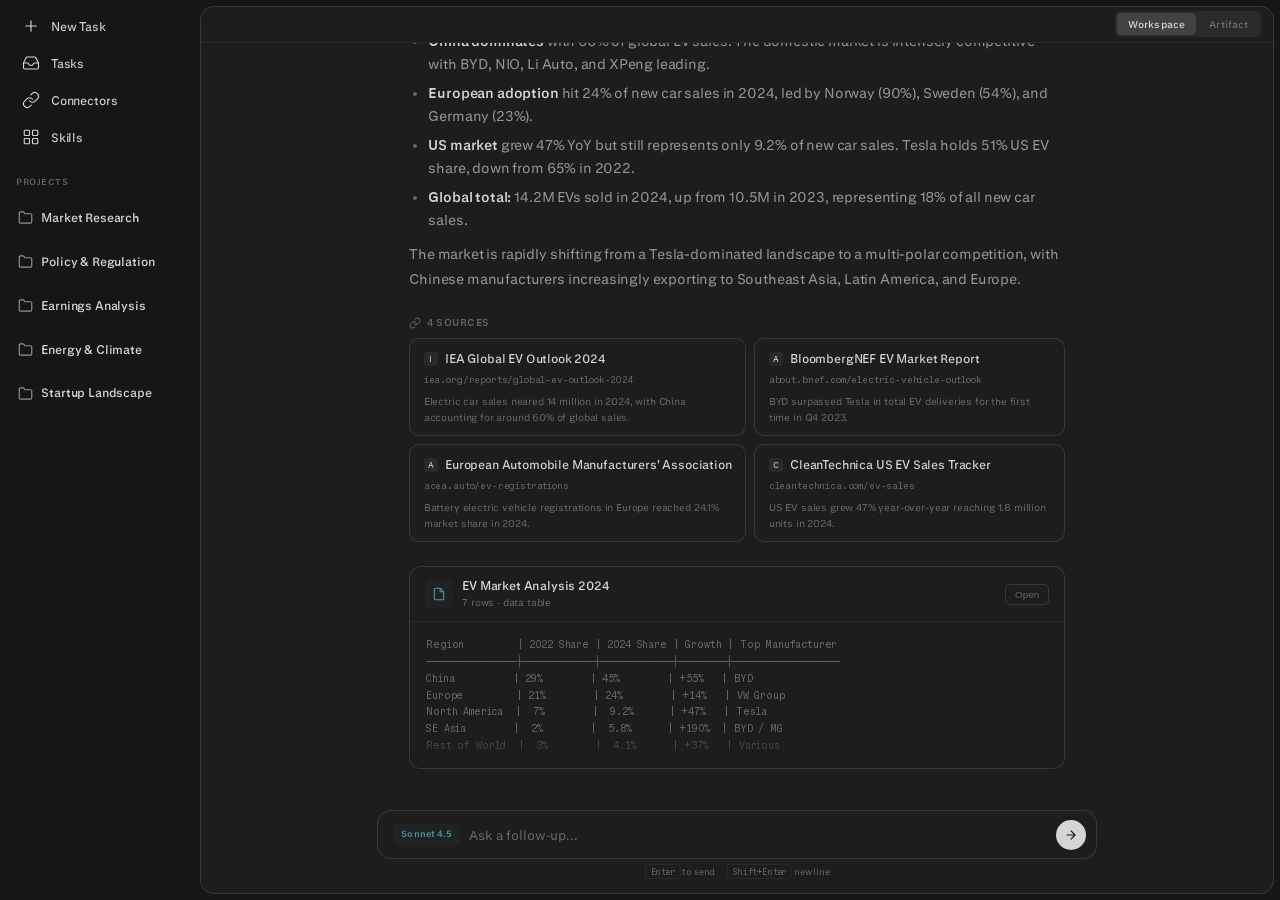
==== commit e878afa6: "Add project spaces, global task inbox, dashboard widgets, and UI refinements - Project landing pages" ====
--- a/asi-async-v2.html
+++ b/asi-async-v2.html
@@ -33,12 +33,11 @@
 
     /* --- Left Sidebar --- */
     .sidebar {
-      width: 280px;
-      min-width: 280px;
-      border-right: 1px solid var(--border);
+      width: 200px;
+      min-width: 200px;
       display: flex;
       flex-direction: column;
-      background: color-mix(in srgb, var(--surface) 60%, var(--bg));
+      background: transparent;
       overflow: hidden;
     }
     .sidebar-menu-bar {
@@ -113,9 +112,9 @@
       cursor: pointer;
       border: none;
       background: none;
-      color: var(--text-muted);
+      color: var(--text);
       font-family: var(--font-body);
-      font-size: 0.75rem;
+      font-size: 0.78rem;
       font-weight: 450;
       letter-spacing: -0.01em;
       transition: color 0.15s ease, background 0.15s ease;
@@ -255,9 +254,9 @@
       stroke: var(--text-secondary);
     }
     .project-name {
-      font-size: 0.72rem;
-      font-weight: 600;
-      color: var(--text-secondary);
+      font-size: 0.78rem;
+      font-weight: 550;
+      color: var(--text);
       flex: 1;
       white-space: nowrap;
       overflow: hidden;
@@ -326,6 +325,697 @@
       min-width: 0;
     }
     .task-row.active .task-row-name { color: var(--text); }
+
+    .sidebar-section-label {
+      padding: 0.75rem 1rem 0.35rem;
+      font-size: 0.58rem;
+      font-weight: 600;
+      text-transform: uppercase;
+      letter-spacing: 0.06em;
+      color: var(--text-muted);
+    }
+
+    /* Project landing view — two column */
+    .project-landing {
+      flex: 1;
+      display: flex;
+      flex-direction: column;
+      overflow: hidden;
+    }
+    .project-landing-inner {
+      flex: 1;
+      overflow-y: auto;
+      scrollbar-width: none;
+      padding: 2rem 2rem 2rem;
+    }
+    .project-landing-inner::-webkit-scrollbar { display: none; }
+    .project-landing-header {
+      margin-bottom: 1.25rem;
+    }
+    .project-landing-header h1 {
+      font-size: 1.15rem;
+      font-weight: 650;
+      color: var(--text);
+      letter-spacing: -0.02em;
+      margin-bottom: 0.1rem;
+    }
+    .project-landing-count {
+      font-size: 0.68rem;
+      color: var(--text-muted);
+    }
+    .project-landing-cols {
+      display: grid;
+      grid-template-columns: 1fr 280px;
+      gap: 1.5rem;
+      align-items: start;
+    }
+
+    /* Left column — queries */
+    .pl-col-label {
+      font-size: 0.58rem;
+      font-weight: 600;
+      text-transform: uppercase;
+      letter-spacing: 0.06em;
+      color: var(--text-muted);
+      margin-bottom: 0.5rem;
+    }
+    .project-landing-tasks {
+      display: flex;
+      flex-direction: column;
+      gap: 0.15rem;
+    }
+    .pl-task {
+      display: flex;
+      align-items: center;
+      gap: 0.65rem;
+      padding: 0.55rem 0.75rem;
+      border-radius: 8px;
+      cursor: pointer;
+      transition: background 0.12s ease;
+    }
+    .pl-task:hover { background: var(--surface-raised); }
+    .pl-task-icon {
+      width: 16px; height: 16px;
+      display: flex; align-items: center; justify-content: center;
+      flex-shrink: 0;
+    }
+    .pl-task-icon .spinner-char { font-size: 0.72rem; color: var(--blue); }
+    .pl-task-icon .check-icon { font-size: 0.68rem; color: var(--green); }
+    .pl-task-icon .queued-dot {
+      width: 7px; height: 7px;
+      border-radius: 50%;
+      border: 1.5px solid var(--text-muted);
+    }
+    .pl-task-icon .new-dot {
+      width: 7px; height: 7px;
+      border-radius: 50%;
+      background: var(--purple);
+    }
+    .pl-task-body { flex: 1; min-width: 0; }
+    .pl-task-name {
+      font-size: 0.82rem;
+      font-weight: 450;
+      color: var(--text);
+      line-height: 1.3;
+    }
+    .pl-task-meta {
+      font-size: 0.58rem;
+      color: var(--text-muted);
+      margin-top: 0.08rem;
+    }
+    .pl-empty {
+      padding: 1.5rem 0.75rem;
+      color: var(--text-muted);
+      font-size: 0.72rem;
+    }
+
+    /* Inbox-style task rows (global tasks view) */
+    .pl-inbox-list {
+      display: flex;
+      flex-direction: column;
+      gap: 0.15rem;
+    }
+    .pl-inbox-item {
+      display: flex;
+      align-items: center;
+      gap: 0.65rem;
+      padding: 0.6rem 0.75rem;
+      border-radius: 8px;
+      cursor: pointer;
+      transition: background 0.12s ease;
+    }
+    .pl-inbox-item:hover { background: var(--surface-raised); }
+    .pl-inbox-item-icon {
+      width: 16px; height: 16px;
+      display: flex; align-items: center; justify-content: center;
+      flex-shrink: 0;
+    }
+    .pl-inbox-item-icon .spinner-char { font-size: 0.72rem; color: var(--blue); }
+    .pl-inbox-item-icon .check-icon { font-size: 0.68rem; color: var(--green); }
+    .pl-inbox-item-icon .queued-dot { width: 7px; height: 7px; border-radius: 50%; border: 1.5px solid var(--text-muted); }
+    .pl-inbox-item-body {
+      flex: 1; min-width: 0;
+    }
+    .pl-inbox-item-name {
+      font-size: 0.82rem;
+      font-weight: 450;
+      color: var(--text);
+      line-height: 1.3;
+      white-space: nowrap;
+      overflow: hidden;
+      text-overflow: ellipsis;
+    }
+    .pl-inbox-item-meta {
+      font-size: 0.58rem;
+      color: var(--text-muted);
+      margin-top: 0.08rem;
+      display: flex;
+      gap: 0.35rem;
+      align-items: center;
+    }
+    .pl-inbox-item-preview {
+      display: flex;
+      gap: 0.35rem;
+      flex-shrink: 0;
+    }
+    .pl-inbox-artifact {
+      height: 32px;
+      width: 48px;
+      border-radius: 4px;
+      background: var(--surface);
+      border: 1px solid var(--border);
+      display: flex;
+      align-items: center;
+      justify-content: center;
+      font-size: 0.5rem;
+      font-weight: 600;
+      color: var(--text-muted);
+      overflow: hidden;
+      flex-shrink: 0;
+    }
+    .pl-inbox-artifact.type-doc { border-left: 2px solid var(--blue); }
+    .pl-inbox-artifact.type-slides { border-left: 2px solid var(--yellow); }
+    .pl-inbox-artifact.type-spreadsheet { border-left: 2px solid var(--green); }
+    .pl-inbox-artifact.type-website { border-left: 2px solid var(--accent); }
+
+    /* Inbox header bar */
+    .pl-inbox-toolbar {
+      display: flex;
+      align-items: center;
+      gap: 0.5rem;
+      margin-bottom: 0.75rem;
+    }
+    .pl-inbox-toolbar-left {
+      display: flex;
+      align-items: center;
+      gap: 0.35rem;
+      flex: 1;
+    }
+    .pl-inbox-filter {
+      font-size: 0.62rem;
+      font-weight: 500;
+      color: var(--text-muted);
+      background: none;
+      border: 1px solid var(--border);
+      border-radius: 6px;
+      padding: 0.3rem 0.55rem;
+      cursor: pointer;
+      font-family: var(--font-body);
+      transition: border-color 0.15s ease, color 0.15s ease, background 0.15s ease;
+    }
+    .pl-inbox-filter:hover {
+      border-color: var(--text-muted);
+      color: var(--text-secondary);
+    }
+    .pl-inbox-filter.active {
+      background: var(--accent-bg-subtle);
+      border-color: color-mix(in srgb, var(--accent) 30%, transparent);
+      color: var(--accent);
+    }
+    .pl-inbox-overflow {
+      width: 28px; height: 28px;
+      display: flex; align-items: center; justify-content: center;
+      background: none; border: 1px solid var(--border);
+      border-radius: 6px; cursor: pointer;
+      color: var(--text-muted);
+      transition: border-color 0.15s ease, color 0.15s ease;
+      flex-shrink: 0;
+    }
+    .pl-inbox-overflow:hover {
+      border-color: var(--text-muted);
+      color: var(--text-secondary);
+    }
+    .pl-inbox-overflow svg {
+      width: 14px; height: 14px;
+      stroke: currentColor; fill: none;
+      stroke-width: 2; stroke-linecap: round; stroke-linejoin: round;
+    }
+
+    /* Project pill in inbox rows */
+    .pl-inbox-project-pill {
+      font-size: 0.52rem;
+      font-weight: 550;
+      color: var(--text-muted);
+      background: var(--muted-bg);
+      padding: 0.12rem 0.4rem;
+      border-radius: 4px;
+      white-space: nowrap;
+      letter-spacing: 0.02em;
+    }
+
+    /* Right column — files */
+    .pl-files-section {
+      margin-bottom: 1rem;
+    }
+    .pl-files-section:last-child { margin-bottom: 0; }
+    .pl-file {
+      display: flex;
+      align-items: center;
+      gap: 0.55rem;
+      padding: 0.4rem 0.5rem;
+      border-radius: 6px;
+      cursor: default;
+      transition: background 0.12s ease;
+    }
+    .pl-file:hover { background: var(--surface-raised); }
+    .pl-file-icon {
+      width: 28px; height: 28px;
+      border-radius: 6px;
+      display: flex; align-items: center; justify-content: center;
+      flex-shrink: 0;
+      font-size: 0.7rem;
+    }
+    .pl-file-icon.pdf { background: rgba(220,105,115,0.12); }
+    .pl-file-icon.spreadsheet { background: rgba(83,158,85,0.12); }
+    .pl-file-icon.doc { background: rgba(96,165,250,0.12); }
+    .pl-file-icon.slides { background: rgba(213,113,65,0.12); }
+    .pl-file-icon.website { background: rgba(78,153,163,0.12); }
+    .pl-file-icon.archive { background: rgba(176,124,212,0.12); }
+    .pl-file-body { flex: 1; min-width: 0; }
+    .pl-file-name {
+      font-size: 0.68rem;
+      font-weight: 450;
+      color: var(--text);
+      white-space: nowrap;
+      overflow: hidden;
+      text-overflow: ellipsis;
+      line-height: 1.3;
+    }
+    .pl-file-size {
+      font-size: 0.55rem;
+      color: var(--text-muted);
+    }
+    .pl-files-empty {
+      font-size: 0.65rem;
+      color: var(--text-muted);
+      padding: 0.5rem;
+    }
+    .pl-upload-btn {
+      display: flex;
+      align-items: center;
+      justify-content: center;
+      gap: 0.3rem;
+      padding: 0.4rem;
+      margin-top: 0.35rem;
+      font-size: 0.62rem;
+      font-weight: 500;
+      color: var(--text-muted);
+      background: none;
+      border: 1px dashed var(--border);
+      border-radius: 6px;
+      cursor: pointer;
+      width: 100%;
+      font-family: var(--font-body);
+      transition: border-color 0.15s ease, color 0.15s ease;
+    }
+    .pl-upload-btn:hover {
+      border-color: var(--text-muted);
+      color: var(--text-secondary);
+    }
+    .pl-upload-btn svg {
+      width: 12px; height: 12px;
+      stroke: currentColor; fill: none;
+      stroke-width: 2; stroke-linecap: round; stroke-linejoin: round;
+    }
+
+    /* Dashboard widgets */
+    .pl-widgets {
+      display: grid;
+      grid-template-columns: repeat(3, 1fr);
+      gap: 0.65rem;
+      margin-bottom: 1.5rem;
+    }
+    .pl-widget {
+      background: var(--surface);
+      border: 1px solid var(--border);
+      border-radius: 10px;
+      padding: 0.85rem 1rem;
+      overflow: hidden;
+      position: relative;
+      cursor: pointer;
+      transition: border-color 0.15s ease, background 0.15s ease;
+    }
+    .pl-widget:hover {
+      border-color: var(--text-muted);
+      background: var(--surface-raised);
+    }
+    .pl-widget-header {
+      display: flex;
+      align-items: center;
+      justify-content: space-between;
+      margin-bottom: 0.5rem;
+    }
+    .pl-widget-title {
+      font-size: 0.62rem;
+      font-weight: 600;
+      text-transform: uppercase;
+      letter-spacing: 0.05em;
+      color: var(--text-muted);
+    }
+    .pl-widget-badge {
+      font-size: 0.5rem;
+      font-weight: 600;
+      padding: 0.1rem 0.35rem;
+      border-radius: 3px;
+      display: flex;
+      align-items: center;
+      gap: 0.25rem;
+    }
+    .pl-widget-badge.live {
+      color: var(--green);
+      background: var(--green-bg);
+    }
+    .pl-widget-badge.live::before {
+      content: '';
+      width: 5px; height: 5px;
+      border-radius: 50%;
+      background: var(--green);
+      animation: livePulse 2s ease-in-out infinite;
+    }
+    @keyframes livePulse {
+      0%, 100% { opacity: 0.4; }
+      50% { opacity: 1; }
+    }
+    .pl-widget-badge.scheduled {
+      color: var(--text-muted);
+      background: var(--muted-bg);
+    }
+    .pl-widget-value {
+      font-size: 1.4rem;
+      font-weight: 700;
+      color: var(--text);
+      letter-spacing: -0.03em;
+      line-height: 1;
+    }
+    .pl-widget-sub {
+      font-size: 0.58rem;
+      color: var(--text-muted);
+      margin-top: 0.2rem;
+    }
+    .pl-widget-change {
+      font-weight: 600;
+    }
+    .pl-widget-change.up { color: var(--green); }
+    .pl-widget-change.down { color: var(--red); }
+
+    /* Sparkline */
+    .pl-sparkline {
+      display: flex;
+      align-items: flex-end;
+      gap: 2px;
+      height: 32px;
+      margin-top: 0.5rem;
+    }
+    .pl-spark-bar {
+      flex: 1;
+      border-radius: 2px 2px 0 0;
+      min-height: 2px;
+      transition: height 0.3s ease;
+    }
+
+    /* Activity log widget */
+    .pl-widget-log {
+      display: flex;
+      flex-direction: column;
+      gap: 0.35rem;
+      margin-top: 0.15rem;
+    }
+    .pl-log-item {
+      display: flex;
+      align-items: center;
+      gap: 0.4rem;
+      font-size: 0.6rem;
+    }
+    .pl-log-time {
+      font-family: var(--font-mono);
+      font-size: 0.55rem;
+      color: var(--text-muted);
+      min-width: 38px;
+      flex-shrink: 0;
+    }
+    .pl-log-dot {
+      width: 5px; height: 5px;
+      border-radius: 50%;
+      flex-shrink: 0;
+    }
+    .pl-log-text {
+      color: var(--text-secondary);
+      white-space: nowrap;
+      overflow: hidden;
+      text-overflow: ellipsis;
+    }
+
+    /* Ticker widget */
+    .pl-ticker-list {
+      display: flex;
+      flex-direction: column;
+      gap: 0.3rem;
+      margin-top: 0.15rem;
+    }
+    .pl-ticker-row {
+      display: flex;
+      align-items: center;
+      gap: 0.5rem;
+      font-size: 0.62rem;
+    }
+    .pl-ticker-name {
+      font-weight: 550;
+      color: var(--text);
+      min-width: 45px;
+    }
+    .pl-ticker-bar-wrap {
+      flex: 1;
+      height: 4px;
+      background: var(--border-subtle);
+      border-radius: 2px;
+      overflow: hidden;
+    }
+    .pl-ticker-bar {
+      height: 100%;
+      border-radius: 2px;
+    }
+    .pl-ticker-val {
+      font-family: var(--font-mono);
+      font-size: 0.58rem;
+      color: var(--text-muted);
+      min-width: 32px;
+      text-align: right;
+    }
+
+    /* Donut chart widget */
+    .pl-donut-wrap {
+      display: flex;
+      align-items: center;
+      gap: 1rem;
+      margin-top: 0.35rem;
+    }
+    .pl-donut {
+      width: 72px; height: 72px;
+      flex-shrink: 0;
+      position: relative;
+    }
+    .pl-donut svg {
+      width: 100%; height: 100%;
+      transform: rotate(-90deg);
+    }
+    .pl-donut circle {
+      fill: none;
+      stroke-width: 6;
+      cx: 36; cy: 36; r: 30;
+    }
+    .pl-donut-center {
+      position: absolute;
+      inset: 0;
+      display: flex;
+      align-items: center;
+      justify-content: center;
+      font-size: 0.82rem;
+      font-weight: 700;
+      color: var(--text);
+      letter-spacing: -0.02em;
+    }
+    .pl-donut-legend {
+      display: flex;
+      flex-direction: column;
+      gap: 0.25rem;
+      flex: 1;
+      min-width: 0;
+    }
+    .pl-donut-legend-item {
+      display: flex;
+      align-items: center;
+      gap: 0.35rem;
+      font-size: 0.58rem;
+      color: var(--text-secondary);
+    }
+    .pl-donut-legend-dot {
+      width: 6px; height: 6px;
+      border-radius: 50%;
+      flex-shrink: 0;
+    }
+    .pl-donut-legend-val {
+      margin-left: auto;
+      font-family: var(--font-mono);
+      font-size: 0.55rem;
+      color: var(--text-muted);
+    }
+
+    /* Area sparkline */
+    .pl-area-chart {
+      height: 48px;
+      margin-top: 0.4rem;
+      position: relative;
+    }
+    .pl-area-chart svg {
+      width: 100%;
+      height: 100%;
+    }
+
+    /* Heatmap grid */
+    .pl-heatmap {
+      display: grid;
+      grid-template-columns: repeat(12, 1fr);
+      gap: 2px;
+      margin-top: 0.4rem;
+    }
+    .pl-heatmap-cell {
+      aspect-ratio: 1;
+      border-radius: 2px;
+      position: relative;
+    }
+    .pl-heatmap-cell::after {
+      content: attr(data-label);
+      position: absolute;
+      inset: 0;
+      display: flex;
+      align-items: center;
+      justify-content: center;
+      font-size: 0.4rem;
+      font-weight: 600;
+      color: rgba(255,255,255,0.5);
+    }
+    .pl-heatmap-labels {
+      display: grid;
+      grid-template-columns: repeat(12, 1fr);
+      gap: 2px;
+      margin-top: 1px;
+    }
+    .pl-heatmap-label {
+      font-size: 0.4rem;
+      color: var(--text-muted);
+      text-align: center;
+    }
+
+    /* Mini bar chart (horizontal) */
+    .pl-mini-bars {
+      display: flex;
+      flex-direction: column;
+      gap: 0.3rem;
+      margin-top: 0.25rem;
+    }
+    .pl-mini-bar-row {
+      display: flex;
+      align-items: center;
+      gap: 0.45rem;
+    }
+    .pl-mini-bar-label {
+      font-size: 0.55rem;
+      color: var(--text-muted);
+      min-width: 22px;
+      text-align: right;
+      font-family: var(--font-mono);
+    }
+    .pl-mini-bar-track {
+      flex: 1;
+      height: 12px;
+      background: var(--border-subtle);
+      border-radius: 3px;
+      overflow: hidden;
+      display: flex;
+    }
+    .pl-mini-bar-seg {
+      height: 100%;
+      transition: width 0.4s ease;
+    }
+    .pl-mini-bar-val {
+      font-size: 0.55rem;
+      font-family: var(--font-mono);
+      color: var(--text-secondary);
+      min-width: 28px;
+    }
+
+    /* Project landing suggestions */
+    .pl-suggestions {
+      display: flex;
+      gap: 0.35rem;
+      overflow: hidden;
+      margin-bottom: 0.5rem;
+    }
+    .pl-suggestions:empty { display: none; }
+    .pl-suggestion {
+      font-size: 0.65rem;
+      font-weight: 450;
+      color: var(--text-muted);
+      background: var(--surface);
+      border: 1px solid var(--border);
+      border-radius: 8px;
+      padding: 0.4rem 0.7rem;
+      cursor: pointer;
+      transition: border-color 0.15s ease, color 0.15s ease, background 0.15s ease;
+      font-family: var(--font-body);
+      white-space: nowrap;
+    }
+    .pl-suggestion:hover {
+      border-color: var(--text-muted);
+      color: var(--text-secondary);
+      background: var(--surface-raised);
+    }
+
+    /* Project landing input */
+    .project-landing-input {
+      padding: 1.5rem 2rem 0.85rem;
+      background: linear-gradient(to bottom, transparent, var(--surface) 40%);
+      position: relative;
+      margin-top: -1rem;
+      z-index: 5;
+    }
+    .project-landing-input-inner {
+      display: flex;
+      align-items: center;
+      gap: 0.6rem;
+      background: var(--surface);
+      border: 1px solid var(--border);
+      border-radius: 14px;
+      padding: 0.55rem 0.65rem 0.55rem 1rem;
+      width: 100%;
+      transition: border-color 0.2s ease, box-shadow 0.2s ease;
+    }
+    .project-landing-input-inner:focus-within {
+      border-color: var(--border-base);
+      box-shadow: 0 0 0 1px var(--border-soft);
+    }
+    .project-landing-input-field {
+      flex: 1;
+      background: none; border: none;
+      font-family: var(--font-body);
+      font-size: 0.82rem;
+      color: var(--text);
+      outline: none;
+      letter-spacing: -0.01em;
+    }
+    .project-landing-input-field::placeholder { color: var(--text-muted); }
+    .project-landing-send {
+      width: 30px; height: 30px;
+      display: flex; align-items: center; justify-content: center;
+      background: var(--text); border: none; border-radius: 50%;
+      cursor: pointer; transition: opacity 0.15s ease; flex-shrink: 0;
+    }
+    .project-landing-send:hover { opacity: 0.8; }
+    .project-landing-send svg {
+      width: 14px; height: 14px;
+      stroke: var(--bg); fill: none;
+      stroke-width: 2; stroke-linecap: round; stroke-linejoin: round;
+    }
 
     /* Sidebar footer actions */
     .sidebar-footer {
@@ -456,7 +1146,10 @@
       display: flex;
       flex-direction: column;
       overflow: hidden;
-      background: var(--bg);
+      background: var(--surface);
+      margin: 0.35rem 0.35rem 0.35rem 0;
+      border-radius: 14px;
+      border: 1px solid var(--border);
     }
 
     /* Tab bar */
@@ -857,6 +1550,7 @@
       min-height: 36px;
       padding: 0 0.75rem;
       gap: 0.5rem;
+      border-radius: 13px 13px 0 0;
     }
     .view-toggle {
       display: inline-flex;
@@ -882,6 +1576,31 @@
     .view-toggle-btn.active {
       background: var(--border);
       color: var(--text);
+    }
+    .back-to-project {
+      display: flex;
+      align-items: center;
+      gap: 0.35rem;
+      background: none;
+      border: none;
+      color: var(--text-muted);
+      font-family: var(--font-body);
+      font-size: 0.68rem;
+      font-weight: 500;
+      cursor: pointer;
+      padding: 0.3rem 0.5rem;
+      border-radius: 6px;
+      transition: color 0.15s ease, background 0.15s ease;
+      margin-right: 0.25rem;
+    }
+    .back-to-project:hover {
+      color: var(--text-secondary);
+      background: var(--surface-raised);
+    }
+    .back-to-project svg {
+      width: 14px; height: 14px;
+      stroke: currentColor; fill: none;
+      stroke-width: 2; stroke-linecap: round; stroke-linejoin: round;
     }
     .view-toggle-spacer { flex: 1; }
 
@@ -1906,6 +2625,33 @@
       transition: width 0.4s ease;
     }
 
+    /* Artifact diff highlight */
+    .artifact-changed {
+      position: relative;
+      animation: diffHighlight 2.5s ease forwards;
+    }
+    .artifact-changed::before {
+      content: '';
+      position: absolute;
+      inset: -2px -4px;
+      border-radius: 4px;
+      background: var(--accent);
+      opacity: 0;
+      animation: diffGlow 2.5s ease forwards;
+      pointer-events: none;
+      z-index: -1;
+    }
+    @keyframes diffHighlight {
+      0% { background: color-mix(in srgb, var(--accent) 15%, transparent); }
+      70% { background: color-mix(in srgb, var(--accent) 8%, transparent); }
+      100% { background: transparent; }
+    }
+    @keyframes diffGlow {
+      0% { opacity: 0.12; }
+      30% { opacity: 0.08; }
+      100% { opacity: 0; }
+    }
+
     /* Streaming text animation */
     .streaming-word {
       display: inline;
@@ -1916,7 +2662,7 @@
       to { opacity: 1; filter: blur(0); }
     }
 
-    /* Empty state */
+    /* Empty / new task state */
     .conv-empty {
       flex: 1;
       display: flex;
@@ -1934,38 +2680,77 @@
       gap: 0.5rem;
       padding: 2rem;
     }
-    .conv-empty-icon {
-      width: 40px; height: 40px;
-      border-radius: 12px;
-      background: var(--accent-bg-subtle);
-      display: flex; align-items: center; justify-content: center;
-      margin-bottom: 0.25rem;
-    }
-    .conv-empty-icon svg {
-      width: 20px; height: 20px;
-      stroke: var(--accent); fill: none;
-      stroke-width: 1.5; stroke-linecap: round; stroke-linejoin: round;
-    }
     .conv-empty-heading {
-      font-size: 1.05rem;
-      font-weight: 600;
+      font-size: 1.15rem;
+      font-weight: 650;
       color: var(--text);
-      letter-spacing: -0.02em;
+      letter-spacing: -0.03em;
     }
     .conv-empty-sub {
       font-size: 0.78rem;
       color: var(--text-muted);
-      max-width: 280px;
+      max-width: 320px;
       text-align: center;
-      line-height: 1.5;
+      line-height: 1.55;
+      margin-bottom: 0.5rem;
+    }
+    .new-task-suggestions {
+      display: grid;
+      grid-template-columns: 1fr 1fr;
+      gap: 0.5rem;
+      max-width: 480px;
+      width: 100%;
+      margin-top: 0.5rem;
+    }
+    .new-task-suggestion {
+      display: flex;
+      align-items: flex-start;
+      gap: 0.6rem;
+      padding: 0.75rem 0.85rem;
+      background: var(--surface);
+      border: 1px solid var(--border);
+      border-radius: 10px;
+      cursor: pointer;
+      transition: border-color 0.15s ease, background 0.15s ease;
+      text-align: left;
+    }
+    .new-task-suggestion:hover {
+      border-color: var(--text-muted);
+      background: var(--surface-raised);
+    }
+    .new-task-suggestion-icon {
+      width: 28px; height: 28px;
+      border-radius: 7px;
+      display: flex; align-items: center; justify-content: center;
+      flex-shrink: 0;
+      font-size: 0.85rem;
+      background: var(--bg-soft);
+    }
+    .new-task-suggestion-body {
+      flex: 1; min-width: 0;
+    }
+    .new-task-suggestion-title {
+      font-size: 0.72rem;
+      font-weight: 550;
+      color: var(--text);
+      line-height: 1.3;
+      margin-bottom: 0.1rem;
+    }
+    .new-task-suggestion-desc {
+      font-size: 0.6rem;
+      color: var(--text-muted);
+      line-height: 1.4;
     }
 
     /* --- Chat Input Bar --- */
     .chat-input-bar {
-      padding: 0.5rem 1.25rem 0.85rem;
+      padding: 1.5rem 1.25rem 0.85rem;
       display: flex;
       flex-direction: column;
-      background: var(--bg);
+      background: linear-gradient(to bottom, transparent, var(--surface) 40%);
+      position: relative;
+      margin-top: -1rem;
+      z-index: 5;
     }
     .chat-input-inner {
       display: flex;
@@ -2046,277 +2831,81 @@
   <div class="workspace">
     <!-- LEFT SIDEBAR -->
     <div class="sidebar">
-      <div class="sidebar-menu-bar" style="position: relative;">
-        <button class="menu-btn" id="menu-btn" aria-label="Menu">
-          <svg viewBox="0 0 24 24"><line x1="4" y1="7" x2="20" y2="7"/><line x1="4" y1="12" x2="20" y2="12"/><line x1="4" y1="17" x2="20" y2="17"/></svg>
-        </button>
-        <div class="menu-dropdown" id="menu-dropdown">
-          <a href="index.html">Index</a>
-          <a href="components.html">Components</a>
-          <a href="streaming.html">Streaming</a>
-          <a href="asi-v0-scope.html">Wide Research</a>
-          <a href="asi-v0-rows.html">Wide Research - Rows</a>
-          <a href="asi.html">Subagents - List</a>
-          <a href="asi-mega.html">Subagents - Grid</a>
-          <a href="asi-condensed.html">Condensed</a>
-          <a href="asi-floating.html">Floating Agents</a>
-          <a href="asi-async.html">Async Agents</a>
-          <a href="asi-async-v2.html">Workspace</a>
-        </div>
-      </div>
       <div class="sidebar-nav" id="sidebar-nav">
         <button class="sidebar-nav-item" id="nav-new-task">
           <svg viewBox="0 0 24 24"><line x1="12" y1="5" x2="12" y2="19"/><line x1="5" y1="12" x2="19" y2="12"/></svg>
           New Task
         </button>
-        <button class="sidebar-nav-item active" data-panel="files">
-          <svg viewBox="0 0 24 24"><path d="M14 2H6a2 2 0 0 0-2 2v16a2 2 0 0 0 2 2h12a2 2 0 0 0 2-2V8z"/><polyline points="14 2 14 8 20 8"/></svg>
-          Files
+        <button class="sidebar-nav-item" id="nav-tasks-inbox">
+          <svg viewBox="0 0 24 24"><path d="M22 12h-6l-2 3h-4l-2-3H2"/><path d="M5.45 5.11L2 12v6a2 2 0 0 0 2 2h16a2 2 0 0 0 2-2v-6l-3.45-6.89A2 2 0 0 0 16.76 4H7.24a2 2 0 0 0-1.79 1.11z"/></svg>
+          Tasks
         </button>
-        <button class="sidebar-nav-item" data-panel="sources">
+        <button class="sidebar-nav-item" id="nav-connectors">
           <svg viewBox="0 0 24 24"><path d="M10 13a5 5 0 0 0 7.54.54l3-3a5 5 0 0 0-7.07-7.07l-1.72 1.71"/><path d="M14 11a5 5 0 0 0-7.54-.54l-3 3a5 5 0 0 0 7.07 7.07l1.71-1.71"/></svg>
           Connectors
         </button>
-        <button class="sidebar-nav-item" data-panel="skills">
+        <button class="sidebar-nav-item" id="nav-skills">
           <svg viewBox="0 0 24 24"><rect x="3" y="3" width="7" height="7" rx="1"/><rect x="14" y="3" width="7" height="7" rx="1"/><rect x="3" y="14" width="7" height="7" rx="1"/><rect x="14" y="14" width="7" height="7" rx="1"/></svg>
           Skills
         </button>
       </div>
-      <!-- FILES PANEL (default) -->
-      <div class="sidebar-panel visible" id="panel-files">
-        <div class="sidebar-header">
-          <span class="sidebar-title">Projects</span>
-        </div>
-        <div class="sidebar-list" id="sidebar-list"></div>
-        <div class="sidebar-footer">
-          <button class="sidebar-action" id="new-task-btn">
-            <svg viewBox="0 0 24 24"><line x1="12" y1="5" x2="12" y2="19"/><line x1="5" y1="12" x2="19" y2="12"/></svg>
-            New Task
-          </button>
-          <button class="sidebar-action" id="new-project-btn">
-            <svg viewBox="0 0 24 24"><path d="M22 19a2 2 0 0 1-2 2H4a2 2 0 0 1-2-2V5a2 2 0 0 1 2-2h5l2 3h9a2 2 0 0 1 2 2z"/></svg>
-            New Project
-          </button>
-        </div>
-      </div>
-
-      <!-- SKILLS PANEL -->
-      <div class="sidebar-panel" id="panel-skills">
-        <div class="sidebar-panel-header">Research & Analysis</div>
-        <div class="panel-item">
-          <div class="panel-item-icon" style="background: rgba(124,164,212,0.12);">🔍</div>
-          <div class="panel-item-body">
-            <div class="panel-item-name">Deep Research</div>
-            <div class="panel-item-desc">Multi-source research with citation tracking</div>
-          </div>
-          <span class="panel-item-badge active">Active</span>
-        </div>
-        <div class="panel-item">
-          <div class="panel-item-icon" style="background: rgba(176,124,212,0.12);">📊</div>
-          <div class="panel-item-body">
-            <div class="panel-item-name">Data Analysis</div>
-            <div class="panel-item-desc">Statistical analysis, charting, trend detection</div>
-          </div>
-          <span class="panel-item-badge active">Active</span>
-        </div>
-        <div class="panel-item">
-          <div class="panel-item-icon" style="background: rgba(61,186,114,0.12);">📈</div>
-          <div class="panel-item-body">
-            <div class="panel-item-name">Market Intelligence</div>
-            <div class="panel-item-desc">Competitive analysis, market sizing, trends</div>
-          </div>
-          <span class="panel-item-badge active">Active</span>
-        </div>
-        <div class="panel-item">
-          <div class="panel-item-icon" style="background: rgba(212,168,76,0.12);">📰</div>
-          <div class="panel-item-body">
-            <div class="panel-item-name">News Monitor</div>
-            <div class="panel-item-desc">Real-time news tracking and alerting</div>
-          </div>
-          <span class="panel-item-badge active">Active</span>
-        </div>
-        <div class="panel-divider"></div>
-        <div class="sidebar-panel-header">Writing & Creation</div>
-        <div class="panel-item">
-          <div class="panel-item-icon" style="background: rgba(124,164,212,0.12);">✍️</div>
-          <div class="panel-item-body">
-            <div class="panel-item-name">Report Writer</div>
-            <div class="panel-item-desc">Generate structured reports and briefs</div>
-          </div>
-          <span class="panel-item-badge active">Active</span>
-        </div>
-        <div class="panel-item">
-          <div class="panel-item-icon" style="background: rgba(176,124,212,0.12);">🧮</div>
-          <div class="panel-item-body">
-            <div class="panel-item-name">Spreadsheet Builder</div>
-            <div class="panel-item-desc">Create data tables and formatted exports</div>
-          </div>
-          <span class="panel-item-badge available">Available</span>
-        </div>
-        <div class="panel-item">
-          <div class="panel-item-icon" style="background: rgba(61,186,114,0.12);">🎨</div>
-          <div class="panel-item-body">
-            <div class="panel-item-name">Slide Deck</div>
-            <div class="panel-item-desc">Auto-generate presentation slides</div>
-          </div>
-          <span class="panel-item-badge available">Available</span>
-        </div>
-        <div class="panel-divider"></div>
-        <div class="sidebar-panel-header">Code & Engineering</div>
-        <div class="panel-item">
-          <div class="panel-item-icon" style="background: rgba(124,164,212,0.12);">💻</div>
-          <div class="panel-item-body">
-            <div class="panel-item-name">Code Interpreter</div>
-            <div class="panel-item-desc">Execute Python, JS, SQL for analysis</div>
-          </div>
-          <span class="panel-item-badge active">Active</span>
-        </div>
-        <div class="panel-item">
-          <div class="panel-item-icon" style="background: rgba(212,168,76,0.12);">🔗</div>
-          <div class="panel-item-body">
-            <div class="panel-item-name">API Caller</div>
-            <div class="panel-item-desc">Make authenticated API requests</div>
-          </div>
-          <span class="panel-item-badge available">Available</span>
-        </div>
-        <div class="panel-item">
-          <div class="panel-item-icon" style="background: rgba(176,124,212,0.12);">🗄️</div>
-          <div class="panel-item-body">
-            <div class="panel-item-name">Database Query</div>
-            <div class="panel-item-desc">Query SQL and NoSQL databases</div>
-          </div>
-          <span class="panel-item-badge available">Available</span>
-        </div>
-      </div>
-
-      <!-- SOURCES PANEL -->
-      <div class="sidebar-panel" id="panel-sources">
-        <div class="sidebar-panel-header">Connected</div>
-        <div class="panel-item">
-          <div class="panel-item-icon" style="background: rgba(61,186,114,0.12);">💬</div>
-          <div class="panel-item-body">
-            <div class="panel-item-name">Slack</div>
-            <div class="panel-item-desc">Send messages, read channels, manage alerts</div>
-          </div>
-          <span class="panel-item-badge connected">Connected</span>
-        </div>
-        <div class="panel-item">
-          <div class="panel-item-icon" style="background: rgba(61,186,114,0.12);">📝</div>
-          <div class="panel-item-body">
-            <div class="panel-item-name">Notion</div>
-            <div class="panel-item-desc">Create pages, databases, manage workspace</div>
-          </div>
-          <span class="panel-item-badge connected">Connected</span>
-        </div>
-        <div class="panel-item">
-          <div class="panel-item-icon" style="background: rgba(61,186,114,0.12);">🐙</div>
-          <div class="panel-item-body">
-            <div class="panel-item-name">GitHub</div>
-            <div class="panel-item-desc">Repos, issues, PRs, code search</div>
-          </div>
-          <span class="panel-item-badge connected">Connected</span>
-        </div>
-        <div class="panel-item">
-          <div class="panel-item-icon" style="background: rgba(61,186,114,0.12);">📧</div>
-          <div class="panel-item-body">
-            <div class="panel-item-name">Gmail</div>
-            <div class="panel-item-desc">Read, send, and draft emails</div>
-          </div>
-          <span class="panel-item-badge connected">Connected</span>
-        </div>
-        <div class="panel-item">
-          <div class="panel-item-icon" style="background: rgba(61,186,114,0.12);">📁</div>
-          <div class="panel-item-body">
-            <div class="panel-item-name">Google Drive</div>
-            <div class="panel-item-desc">Read and create docs, sheets, slides</div>
-          </div>
-          <span class="panel-item-badge connected">Connected</span>
-        </div>
-        <div class="panel-divider"></div>
-        <div class="sidebar-panel-header">Data Hubs</div>
-        <div class="panel-item">
-          <div class="panel-item-icon" style="background: rgba(124,164,212,0.12);">❄️</div>
-          <div class="panel-item-body">
-            <div class="panel-item-name">Snowflake</div>
-            <div class="panel-item-desc">Query data warehouse tables and views</div>
-          </div>
-          <span class="panel-item-badge connected">Connected</span>
-        </div>
-        <div class="panel-item">
-          <div class="panel-item-icon" style="background: rgba(124,164,212,0.12);">📊</div>
-          <div class="panel-item-body">
-            <div class="panel-item-name">BigQuery</div>
-            <div class="panel-item-desc">Run analytics queries on GCP datasets</div>
-          </div>
-          <span class="panel-item-badge disconnected">Available</span>
-        </div>
-        <div class="panel-divider"></div>
-        <div class="sidebar-panel-header">Available</div>
-        <div class="panel-item">
-          <div class="panel-item-icon" style="background: var(--muted-bg);">📋</div>
-          <div class="panel-item-body">
-            <div class="panel-item-name">Jira</div>
-            <div class="panel-item-desc">Issues, sprints, project tracking</div>
-          </div>
-          <span class="panel-item-badge disconnected">Connect</span>
-        </div>
-        <div class="panel-item">
-          <div class="panel-item-icon" style="background: var(--muted-bg);">🎨</div>
-          <div class="panel-item-body">
-            <div class="panel-item-name">Figma</div>
-            <div class="panel-item-desc">Read designs, extract assets and specs</div>
-          </div>
-          <span class="panel-item-badge disconnected">Connect</span>
-        </div>
-        <div class="panel-item">
-          <div class="panel-item-icon" style="background: var(--muted-bg);">📈</div>
-          <div class="panel-item-body">
-            <div class="panel-item-name">Salesforce</div>
-            <div class="panel-item-desc">CRM data, leads, accounts, reports</div>
-          </div>
-          <span class="panel-item-badge disconnected">Connect</span>
-        </div>
-        <div class="panel-item">
-          <div class="panel-item-icon" style="background: var(--muted-bg);">📊</div>
-          <div class="panel-item-body">
-            <div class="panel-item-name">Tableau</div>
-            <div class="panel-item-desc">Dashboards, data visualizations</div>
-          </div>
-          <span class="panel-item-badge disconnected">Connect</span>
-        </div>
-        <div class="panel-item">
-          <div class="panel-item-icon" style="background: var(--muted-bg);">🔄</div>
-          <div class="panel-item-body">
-            <div class="panel-item-name">Confluence</div>
-            <div class="panel-item-desc">Wiki pages, spaces, knowledge base</div>
-          </div>
-          <span class="panel-item-badge disconnected">Connect</span>
-        </div>
-        <div class="panel-item">
-          <div class="panel-item-icon" style="background: var(--muted-bg);">📬</div>
-          <div class="panel-item-body">
-            <div class="panel-item-name">HubSpot</div>
-            <div class="panel-item-desc">Marketing, contacts, deal pipeline</div>
-          </div>
-          <span class="panel-item-badge disconnected">Connect</span>
-        </div>
-      </div>
+      <div class="sidebar-section-label">Projects</div>
+      <div class="sidebar-list" id="sidebar-list"></div>
+
     </div>
 
     <!-- MAIN PANE -->
     <div class="main-pane">
       <!-- View toggle bar (always visible) -->
       <div class="view-toggle-bar" id="view-toggle-bar">
+        <button class="back-to-project" id="back-to-project" style="display:none;">
+          <svg viewBox="0 0 24 24"><path d="M19 12H5M12 19l-7-7 7-7"/></svg>
+          <span id="back-to-project-name"></span>
+        </button>
+        <div class="view-toggle-spacer"></div>
         <div class="view-toggle">
           <button class="view-toggle-btn active" data-view="workspace">Workspace</button>
           <button class="view-toggle-btn" data-view="canvas">Artifact</button>
         </div>
-        <div class="view-toggle-spacer"></div>
-        <!-- Tab items injected here when in workspace mode -->
-        <div id="tab-items-wrap" style="display:flex;align-items:stretch;gap:0;flex:1;overflow-x:auto;scrollbar-width:none;"></div>
       </div>
-      <div class="tab-bar" id="tab-bar" style="display:none;"></div>
       <div class="conversation" id="conversation"></div>
+
+      <!-- PROJECT LANDING VIEW -->
+      <div class="project-landing" id="project-landing" style="display:none;">
+        <div class="project-landing-inner">
+          <div class="project-landing-header">
+            <h1 id="project-landing-name"></h1>
+            <p class="project-landing-count" id="project-landing-count"></p>
+          </div>
+          <div class="pl-widgets" id="pl-widgets"></div>
+          <div class="project-landing-cols">
+            <div class="pl-col-left">
+              <div class="pl-col-label">Queries</div>
+              <div class="project-landing-tasks" id="project-landing-tasks"></div>
+            </div>
+            <div class="pl-col-right">
+              <div class="pl-files-section">
+                <div class="pl-col-label">Context</div>
+                <div id="pl-uploads"></div>
+                <button class="pl-upload-btn"><svg viewBox="0 0 24 24"><line x1="12" y1="5" x2="12" y2="19"/><line x1="5" y1="12" x2="19" y2="12"/></svg> Upload file</button>
+              </div>
+              <div class="pl-files-section">
+                <div class="pl-col-label">Created</div>
+                <div id="pl-outputs"></div>
+              </div>
+            </div>
+          </div>
+        </div>
+        <div class="project-landing-input">
+          <div class="pl-suggestions" id="pl-suggestions"></div>
+          <div class="project-landing-input-inner">
+            <input type="text" class="project-landing-input-field" id="project-landing-input" placeholder="Create a new task..." autocomplete="off">
+            <button class="project-landing-send" id="project-landing-send">
+              <svg viewBox="0 0 24 24"><path d="M5 12h14M12 5l7 7-7 7"/></svg>
+            </button>
+          </div>
+        </div>
+      </div>
 
       <!-- CANVAS VIEW — Artifact Workspace -->
       <div class="canvas-view" id="canvas-view">
@@ -2393,14 +2982,6 @@
 
   <script src="js/main.js"></script>
   <script>
-    // Menu toggle
-    const menuBtn = document.getElementById('menu-btn');
-    const menuDropdown = document.getElementById('menu-dropdown');
-    menuBtn.addEventListener('click', (e) => {
-      e.stopPropagation();
-      menuDropdown.classList.toggle('open');
-    });
-    document.addEventListener('click', () => menuDropdown.classList.remove('open'));
 
     // =============================================
     // DATA MODEL
@@ -2412,6 +2993,15 @@
         id: 'market-research',
         name: 'Market Research',
         collapsed: false,
+        uploads: [
+          { name: 'Q4 2024 Sales Data.xlsx', size: '2.4 MB', type: 'spreadsheet' },
+          { name: 'IEA Global EV Outlook.pdf', size: '14.2 MB', type: 'pdf' },
+          { name: 'Competitor Pricing Matrix.csv', size: '340 KB', type: 'spreadsheet' },
+        ],
+        outputs: [
+          { name: 'EV Market Analysis 2024.docx', size: '1.8 MB', type: 'doc', taskId: 'ev-market' },
+          { name: 'Cloud Provider Comparison.pptx', size: '3.2 MB', type: 'slides', taskId: 'cloud' },
+        ],
         tasks: [
           {
             id: 'ev-market',
@@ -2453,12 +3043,47 @@
               { type: 'thinking', label: 'Deep Dive', task: 'Analyzing Oracle and IBM enterprise offerings', lines: ['Comparing OCI Ampere A1 vs Flex pricing to AWS Graviton', 'Analyzing IBM Cloud Pak licensing and Red Hat integration', 'Reviewing Oracle autonomous database vs AWS Aurora serverless'], collapsed: false, done: false, streaming: true },
             ],
           },
+          {
+            id: 'battery-tech',
+            name: 'Battery technology cost trends',
+            status: 'completed',
+            startTime: now - 520000,
+            messages: [
+              { type: 'user', text: 'Track lithium-ion battery cost per kWh from 2015 to 2024 and project the trajectory to 2030.' },
+              { type: 'thinking', label: 'Research', task: 'Compiled BNEF battery cost data', lines: ['Pulling BNEF lithium-ion battery price survey data', 'Cross-referencing with DOE and CATL published figures'], collapsed: true, done: true },
+              { type: 'assistant', html: '<p><strong>Battery pack costs fell to $139/kWh in 2024</strong>, down from $780/kWh in 2013. The learning rate of 18% per doubling of cumulative capacity suggests costs could reach $80-90/kWh by 2028.</p>' },
+            ],
+          },
+          {
+            id: 'charging-infra',
+            name: 'EV charging infrastructure gaps',
+            status: 'running',
+            startTime: now - 45000,
+            messages: [
+              { type: 'user', text: 'Map EV public charging infrastructure by state and identify the biggest coverage gaps relative to EV registrations.' },
+              { type: 'thinking', label: 'Data Pipeline', task: 'Processing DOE AFDC charging station data', lines: ['Querying Alternative Fuels Station Locator API', 'Mapping Level 2 and DC fast charger density by zip code'], collapsed: false, done: false, streaming: true },
+            ],
+          },
+          {
+            id: 'supply-chain',
+            name: 'Critical mineral supply chain risks',
+            status: 'queued',
+            startTime: null,
+            messages: [],
+          },
         ],
       },
       {
         id: 'policy-regulation',
         name: 'Policy & Regulation',
         collapsed: false,
+        uploads: [
+          { name: 'EU AI Act Full Text.pdf', size: '8.6 MB', type: 'pdf' },
+          { name: 'US EO 14110 Summary.pdf', size: '1.1 MB', type: 'pdf' },
+        ],
+        outputs: [
+          { name: 'AI Regulation Tracker.html', size: '420 KB', type: 'website', taskId: 'ai-regs' },
+        ],
         tasks: [
           {
             id: 'ai-regs',
@@ -2477,12 +3102,47 @@
             startTime: null,
             messages: [],
           },
+          {
+            id: 'us-state-ai',
+            name: 'US state-level AI legislation tracker',
+            status: 'completed',
+            startTime: now - 380000,
+            messages: [
+              { type: 'user', text: 'Track all AI-related bills introduced at the US state level in 2024, categorized by topic.' },
+              { type: 'thinking', label: 'Legislative Scan', task: 'Scanned 50 state legislatures', lines: ['Querying LegiScan API for AI-tagged bills', 'Categorizing by topic: deepfakes, hiring, education, healthcare'], collapsed: true, done: true },
+              { type: 'assistant', html: '<p><strong>412 AI-related bills</strong> were introduced across 45 states in 2024. Top categories: deepfake regulation (87 bills), AI in hiring (64 bills), education (52 bills), and healthcare AI (41 bills). California, New York, and Texas lead in volume.</p>' },
+            ],
+          },
+          {
+            id: 'china-ai-rules',
+            name: 'China AI governance deep dive',
+            status: 'running',
+            startTime: now - 72000,
+            messages: [
+              { type: 'user', text: 'Comprehensive analysis of China\'s AI governance framework including AIGC rules, algorithm registry, and enforcement actions.' },
+              { type: 'thinking', label: 'Deep Dive', task: 'Analyzing CAC enforcement database', lines: ['Reviewing CAC algorithm registration database — 140+ registered algorithms', 'Extracting deep synthesis management provisions'], collapsed: false, done: false, streaming: true },
+            ],
+          },
+          {
+            id: 'data-privacy-compare',
+            name: 'GDPR vs CCPA vs PIPL comparison',
+            status: 'queued',
+            startTime: null,
+            messages: [],
+          },
         ],
       },
       {
         id: 'earnings',
         name: 'Earnings Analysis',
         collapsed: false,
+        uploads: [
+          { name: 'FAANG 10-Q Filings.zip', size: '45 MB', type: 'archive' },
+          { name: 'Analyst Consensus Estimates.xlsx', size: '890 KB', type: 'spreadsheet' },
+        ],
+        outputs: [
+          { name: 'FAANG Q4 2024 Earnings.pptx', size: '2.7 MB', type: 'slides', taskId: 'faang' },
+        ],
         tasks: [
           {
             id: 'faang',
@@ -2501,12 +3161,42 @@
             startTime: null,
             messages: [],
           },
+          {
+            id: 'mag7-margins',
+            name: 'Mag 7 operating margin trends',
+            status: 'completed',
+            startTime: now - 600000,
+            messages: [
+              { type: 'user', text: 'Chart operating margin trends for the Magnificent 7 over the last 8 quarters.' },
+              { type: 'thinking', label: 'Financial Analysis', task: 'Compiled 8-quarter margin data', lines: ['Extracting operating income from SEC filings', 'Normalizing for one-time charges'], collapsed: true, done: true },
+              { type: 'assistant', html: '<p>Operating margins diverged significantly in 2024. <strong>Meta</strong> expanded to 41% (from 25% in Q1 2023) driven by cost cuts. <strong>Tesla</strong> contracted to 8.2% under price war pressure. <strong>Nvidia</strong> hit 62% on AI chip demand.</p>' },
+            ],
+          },
+          {
+            id: 'ai-capex-tracker',
+            name: 'AI infrastructure capex tracker',
+            status: 'running',
+            startTime: now - 30000,
+            messages: [
+              { type: 'user', text: 'Track cumulative AI infrastructure capital expenditure commitments by major tech companies for 2025.' },
+              { type: 'thinking', label: 'Data Collection', task: 'Scanning earnings calls and press releases', lines: ['Parsing Q4 2024 earnings call transcripts for capex guidance', 'Tracking datacenter construction announcements'], collapsed: false, done: false, streaming: true },
+            ],
+          },
         ],
       },
       {
         id: 'energy-climate',
         name: 'Energy & Climate',
         collapsed: false,
+        uploads: [
+          { name: 'EIA State Energy Data 2024.csv', size: '12 MB', type: 'spreadsheet' },
+          { name: 'NREL Solar Wind Capacity.xlsx', size: '3.4 MB', type: 'spreadsheet' },
+          { name: 'IRA Incentive Allocations.pdf', size: '2.1 MB', type: 'pdf' },
+        ],
+        outputs: [
+          { name: 'Renewable Energy by State.docx', size: '2.2 MB', type: 'doc', taskId: 'energy' },
+          { name: 'Carbon Credit Market Analysis.docx', size: '1.5 MB', type: 'doc', taskId: 'carbon' },
+        ],
         tasks: [
           {
             id: 'energy',
@@ -2535,12 +3225,44 @@
               { type: 'thinking', label: 'Market Scan', task: 'Analyzing voluntary and compliance carbon markets', lines: ['Reviewing Verra VCS and Gold Standard registry data', 'Pulling spot and futures pricing from ICE and CBL exchanges', 'Analyzing EU ETS Phase IV pricing trends vs voluntary offsets', 'Comparing CORSIA eligibility criteria across registry standards'], collapsed: false, done: false, streaming: true },
             ],
           },
+          {
+            id: 'grid-storage',
+            name: 'Grid-scale battery storage economics',
+            status: 'completed',
+            startTime: now - 350000,
+            messages: [
+              { type: 'user', text: 'Analyze the economics of grid-scale battery storage projects, including LCOE trends and key deployments.' },
+              { type: 'thinking', label: 'Analysis', task: 'Compiled LDES cost data from BNEF and Lazard', lines: ['Pulling Lazard LCOE+ storage analysis', 'Comparing lithium-ion vs iron-air vs flow battery costs'], collapsed: true, done: true },
+              { type: 'assistant', html: '<p>Grid-scale storage LCOE fell to <strong>$138/MWh</strong> in 2024, down 14% YoY. Lithium-ion 4-hour systems dominate at 95% of deployments. The IRA\'s standalone storage ITC (30-50%) has made previously uneconomic projects viable.</p>' },
+            ],
+          },
+          {
+            id: 'hydrogen-outlook',
+            name: 'Green hydrogen production cost forecast',
+            status: 'queued',
+            startTime: null,
+            messages: [],
+          },
+          {
+            id: 'utility-solar',
+            name: 'Top 20 utility-scale solar projects 2024',
+            status: 'running',
+            startTime: now - 88000,
+            messages: [
+              { type: 'user', text: 'Identify and profile the 20 largest utility-scale solar projects under construction or completed in the US in 2024.' },
+              { type: 'thinking', label: 'Research', task: 'Scanning SEIA project tracker and EIA-860', lines: ['Querying EIA Form 860 for planned and operating solar plants', 'Cross-referencing with SEIA major project tracker'], collapsed: false, done: false, streaming: true },
+            ],
+          },
         ],
       },
       {
         id: 'startup-landscape',
         name: 'Startup Landscape',
         collapsed: true,
+        uploads: [],
+        outputs: [
+          { name: 'AI Startup Funding 2024.docx', size: '1.9 MB', type: 'doc', taskId: 'ai-funding' },
+        ],
         tasks: [
           {
             id: 'ai-funding',
@@ -2564,6 +3286,34 @@
             startTime: null,
             messages: [],
           },
+          {
+            id: 'ai-agents-landscape',
+            name: 'AI agents startup landscape',
+            status: 'completed',
+            startTime: now - 440000,
+            messages: [
+              { type: 'user', text: 'Map the AI agents ecosystem: key startups, funding, use cases, and differentiation.' },
+              { type: 'thinking', label: 'Research', task: 'Mapped 120+ AI agent startups', lines: ['Querying Crunchbase for AI agent tagged companies', 'Categorizing by use case: coding, customer support, sales, research'], collapsed: true, done: true },
+              { type: 'assistant', html: '<p>The AI agents space has 120+ funded startups. Key segments: <strong>coding agents</strong> (Cognition, Cursor, Codeium), <strong>customer support</strong> (Sierra, Decagon), <strong>sales</strong> (11x, Artisan), and <strong>research</strong> (Elicit, Consensus). Total funding: $12.4B in 2024.</p>' },
+            ],
+          },
+          {
+            id: 'series-b-patterns',
+            name: 'Series B success patterns 2024',
+            status: 'running',
+            startTime: now - 115000,
+            messages: [
+              { type: 'user', text: 'Analyze patterns in successful Series B rounds in 2024: median metrics, time from A to B, and investor composition.' },
+              { type: 'thinking', label: 'Analysis', task: 'Processing 680 Series B rounds', lines: ['Filtering PitchBook for 2024 Series B rounds', 'Computing median ARR, growth rate, and round size'], collapsed: false, done: false, streaming: true },
+            ],
+          },
+          {
+            id: 'deeptech-climate',
+            name: 'Deep tech climate startups',
+            status: 'queued',
+            startTime: null,
+            messages: [],
+          },
         ],
       },
     ];
@@ -2574,6 +3324,7 @@
 
     // View mode
     let viewMode = 'workspace';
+    let activeProjectId = null;
 
     // Artifact data for canvas view
     const ARTIFACTS = {
@@ -3302,61 +4053,533 @@
       const el = document.getElementById('sidebar-list');
       const allTasks = getAllTasks();
 
-      el.innerHTML = PROJECTS.map(project => {
-        const isCollapsed = project.collapsed;
-        const taskCount = project.tasks.length;
-
-        const tasksHtml = project.tasks.map(task => {
-          const isActive = task.id === activeTabId;
-          let statusIcon = '';
-          if (task.status === 'running') statusIcon = '<span class="spinner-char">\u280B</span>';
-          else if (task.status === 'completed') statusIcon = '<span class="check-icon">\u2713</span>';
-          else if (task.status === 'new') statusIcon = '<span class="new-dot"></span>';
-          else statusIcon = '<span class="queued-dot"></span>';
-
-          return `<div class="task-row${isActive ? ' active' : ''}" data-task-id="${task.id}">
-            <div class="task-status-icon">${statusIcon}</div>
-            <div class="task-row-body">
-              <span class="task-row-name">${task.name}</span>
+      el.innerHTML = PROJECTS.filter(p => p.id !== '__tasks_inbox').map(project => {
+        return `<div class="project-group" data-project-id="${project.id}">
+          <div class="project-header">
+            <svg class="project-folder-icon" viewBox="0 0 24 24"><path d="M22 19a2 2 0 0 1-2 2H4a2 2 0 0 1-2-2V5a2 2 0 0 1 2-2h5l2 3h9a2 2 0 0 1 2 2z"/></svg>
+            <span class="project-name">${project.name}</span>
+          </div>
+        </div>`;
+      }).join('');
+    }
+
+    // =============================================
+    // RENDER: PROJECT LANDING
+    // =============================================
+    function renderProjectLanding() {
+      const isGlobal = activeProjectId === '__tasks_inbox';
+      const project = PROJECTS.find(p => p.id === activeProjectId);
+      if (!project) return;
+
+      // For global Tasks view, gather all tasks across all projects
+      let tasksToShow;
+      if (isGlobal) {
+        tasksToShow = [];
+        PROJECTS.forEach(p => {
+          p.tasks.forEach(t => tasksToShow.push({ task: t, projectName: p.id === '__tasks_inbox' ? null : p.name }));
+        });
+        // Sort: running first, then queued/new, then completed
+        const order = { running: 0, new: 1, queued: 2, completed: 3 };
+        tasksToShow.sort((a, b) => (order[a.task.status] || 9) - (order[b.task.status] || 9));
+      } else {
+        tasksToShow = project.tasks.map(t => ({ task: t, projectName: null }));
+      }
+
+      const allTasks = isGlobal ? getAllTasks() : project.tasks;
+      const running = allTasks.filter(t => t.status === 'running').length;
+      const total = allTasks.length;
+
+      document.getElementById('project-landing-name').textContent = isGlobal ? 'Tasks' : project.name;
+      document.getElementById('project-landing-count').textContent =
+        total + ' task' + (total !== 1 ? 's' : '') + (running > 0 ? ' · ' + running + ' running' : '');
+
+      const tasksEl = document.getElementById('project-landing-tasks');
+      const colsEl = document.querySelector('.project-landing-cols');
+      const widgetsEl = document.getElementById('pl-widgets');
+
+      if (isGlobal) {
+        // Inbox mode: hide columns layout, show full-width inbox
+        if (colsEl) colsEl.style.display = 'none';
+        widgetsEl.innerHTML = '';
+        widgetsEl.style.display = 'none';
+
+        // Render toolbar + inbox list
+        const fileIcons = { doc: 'DOC', slides: 'PPT', spreadsheet: 'XLS', website: 'WEB' };
+        const typeClass = { doc: 'type-doc', slides: 'type-slides', spreadsheet: 'type-spreadsheet', website: 'type-website' };
+
+        let inboxHtml = `<div class="pl-inbox-toolbar">
+          <div class="pl-inbox-toolbar-left">
+            <button class="pl-inbox-filter active">All</button>
+            <button class="pl-inbox-filter">Running</button>
+            <button class="pl-inbox-filter">Completed</button>
+            <button class="pl-inbox-filter">Queued</button>
+          </div>
+          <button class="pl-inbox-overflow" title="More actions"><svg viewBox="0 0 24 24"><circle cx="12" cy="5" r="1"/><circle cx="12" cy="12" r="1"/><circle cx="12" cy="19" r="1"/></svg></button>
+        </div>`;
+
+        inboxHtml += '<div class="pl-inbox-list">';
+        if (tasksToShow.length === 0) {
+          inboxHtml += '<div class="pl-empty">No tasks yet — type below to create one</div>';
+        } else {
+          inboxHtml += tasksToShow.map(({ task, projectName }) => {
+            let icon = '';
+            if (task.status === 'running') icon = '<span class="spinner-char">\u280B</span>';
+            else if (task.status === 'completed') icon = '<span class="check-icon">\u2713</span>';
+            else if (task.status === 'new') icon = '<span class="new-dot"></span>';
+            else icon = '<span class="queued-dot"></span>';
+
+            let metaParts = [];
+            if (task.status === 'running' && task.startTime) {
+              metaParts.push(formatTime(Date.now() - task.startTime));
+            } else if (task.status === 'queued') {
+              metaParts.push('Queued');
+            }
+            const meta = metaParts.join(' · ');
+
+            // Project pill
+            let pillHtml = projectName ? `<span class="pl-inbox-project-pill">${projectName}</span>` : '';
+
+            // Artifact preview
+            const artifact = ARTIFACTS[task.id];
+            let previewHtml = '';
+            if (artifact) {
+              const cls = typeClass[artifact.container] || 'type-doc';
+              const label = fileIcons[artifact.container] || 'FILE';
+              previewHtml = `<div class="pl-inbox-artifact ${cls}">${label}</div>`;
+            }
+
+            return `<div class="pl-inbox-item" data-task-id="${task.id}">
+              <div class="pl-inbox-item-icon">${icon}</div>
+              <div class="pl-inbox-item-body">
+                <div class="pl-inbox-item-name">${task.name}</div>
+                <div class="pl-inbox-item-meta">${meta}${meta && pillHtml ? ' ' : ''}${pillHtml}</div>
+              </div>
+              <div class="pl-inbox-item-preview">${previewHtml}</div>
+            </div>`;
+          }).join('');
+        }
+        inboxHtml += '</div>';
+
+        // Replace task list content with inbox
+        tasksEl.innerHTML = '';
+        // Insert inbox after header
+        let inboxEl = document.getElementById('pl-inbox-container');
+        if (!inboxEl) {
+          inboxEl = document.createElement('div');
+          inboxEl.id = 'pl-inbox-container';
+          document.querySelector('.project-landing-inner').appendChild(inboxEl);
+        }
+        inboxEl.innerHTML = inboxHtml;
+        inboxEl.style.padding = '0';
+
+        // Click handlers
+        inboxEl.onclick = (e) => {
+          // Filter click
+          const filterBtn = e.target.closest('.pl-inbox-filter');
+          if (filterBtn) {
+            inboxEl.querySelectorAll('.pl-inbox-filter').forEach(b => b.classList.remove('active'));
+            filterBtn.classList.add('active');
+            const filter = filterBtn.textContent.trim().toLowerCase();
+            inboxEl.querySelectorAll('.pl-inbox-item').forEach(item => {
+              if (filter === 'all') {
+                item.style.display = '';
+              } else {
+                const taskId = item.dataset.taskId;
+                const task = findTask(taskId);
+                const match = task && (
+                  (filter === 'running' && task.status === 'running') ||
+                  (filter === 'completed' && task.status === 'completed') ||
+                  (filter === 'queued' && (task.status === 'queued' || task.status === 'new'))
+                );
+                item.style.display = match ? '' : 'none';
+              }
+            });
+            return;
+          }
+
+          // Task click
+          const item = e.target.closest('.pl-inbox-item');
+          if (!item) return;
+          const taskId = item.dataset.taskId;
+          activeTabId = taskId;
+          setViewMode('workspace');
+          renderSidebar();
+          renderTabs();
+          renderConversation();
+        };
+        return;
+      }
+
+      // Project mode: show columns layout
+      if (colsEl) colsEl.style.display = '';
+      const inboxEl = document.getElementById('pl-inbox-container');
+      if (inboxEl) inboxEl.innerHTML = '';
+
+      if (tasksToShow.length === 0) {
+        tasksEl.innerHTML = '<div class="pl-empty">No tasks yet — type below to create one</div>';
+      } else {
+        tasksEl.innerHTML = tasksToShow.map(({ task, projectName }) => {
+          let icon = '';
+          if (task.status === 'running') icon = '<span class="spinner-char">\u280B</span>';
+          else if (task.status === 'completed') icon = '<span class="check-icon">\u2713</span>';
+          else if (task.status === 'new') icon = '<span class="new-dot"></span>';
+          else icon = '<span class="queued-dot"></span>';
+
+          let metaParts = [];
+          if (task.status === 'running' && task.startTime) {
+            metaParts.push(formatTime(Date.now() - task.startTime));
+          } else if (task.status === 'completed') {
+            const srcCount = task.messages.filter(m => m.type === 'sources').reduce((s, m) => s + m.items.length, 0);
+            if (srcCount > 0) metaParts.push(srcCount + ' sources');
+          } else if (task.status === 'queued') {
+            metaParts.push('Queued');
+          }
+          const meta = metaParts.join(' · ');
+
+          return `<div class="pl-task" data-task-id="${task.id}">
+            <div class="pl-task-icon">${icon}</div>
+            <div class="pl-task-body">
+              <div class="pl-task-name">${task.name}</div>
+              ${meta ? '<div class="pl-task-meta">' + meta + '</div>' : ''}
             </div>
           </div>`;
         }).join('');
-
-        return `<div class="project-group${isCollapsed ? ' collapsed' : ''}" data-project-id="${project.id}">
-          <div class="project-header">
-            <svg class="project-folder-icon" viewBox="0 0 24 24">${isCollapsed
-              ? '<path d="M22 19a2 2 0 0 1-2 2H4a2 2 0 0 1-2-2V5a2 2 0 0 1 2-2h5l2 3h9a2 2 0 0 1 2 2z"/>'
-              : '<path d="M22 19a2 2 0 0 1-2 2H4a2 2 0 0 1-2-2V5a2 2 0 0 1 2-2h5l2 3h9a2 2 0 0 1 2 2z"/><line x1="2" y1="10" x2="22" y2="10"/>'
-            }</svg>
-            <span class="project-name">${project.name}</span>
-          </div>
-          <div class="project-tasks" style="max-height:${isCollapsed ? '0' : taskCount * 48}px">${tasksHtml}</div>
-        </div>`;
-      }).join('');
+      }
+
+      // Render widgets
+      renderProjectWidgets(project);
+
+      // Render files
+      const fileIcons = {
+        pdf: '📄', spreadsheet: '📊', doc: '📝', slides: '📑', website: '🌐', archive: '📦',
+      };
+
+      const uploads = project.uploads || [];
+      const outputs = project.outputs || [];
+
+      document.getElementById('pl-uploads').innerHTML = uploads.length === 0
+        ? '<div class="pl-files-empty">No files uploaded</div>'
+        : uploads.map(f => `<div class="pl-file">
+            <div class="pl-file-icon ${f.type}">${fileIcons[f.type] || '📎'}</div>
+            <div class="pl-file-body">
+              <div class="pl-file-name">${f.name}</div>
+              <div class="pl-file-size">${f.size}</div>
+            </div>
+          </div>`).join('');
+
+      document.getElementById('pl-outputs').innerHTML = outputs.length === 0
+        ? '<div class="pl-files-empty">No files created yet</div>'
+        : outputs.map(f => `<div class="pl-file">
+            <div class="pl-file-icon ${f.type}">${fileIcons[f.type] || '📎'}</div>
+            <div class="pl-file-body">
+              <div class="pl-file-name">${f.name}</div>
+              <div class="pl-file-size">${f.size}</div>
+            </div>
+          </div>`).join('');
+
+      // Render suggestions
+      const PROJECT_SUGGESTIONS = {
+        'market-research': [
+          'Compare BYD vs Tesla unit economics',
+          'What are the fastest growing EV markets in Africa?',
+          'Analyze Chinese EV export tariff impact on EU',
+          'Battery swapping vs fast charging market analysis',
+        ],
+        'policy-regulation': [
+          'How does the EU AI Act affect open source models?',
+          'Compare AI liability frameworks across jurisdictions',
+          'Track NIST AI RMF adoption by federal agencies',
+          'What AI regulations are pending in the US Senate?',
+        ],
+        'earnings': [
+          'Compare cloud revenue growth: AWS vs Azure vs GCP',
+          'Which FAANG company has the best free cash flow yield?',
+          'Analyze impact of AI capex on operating margins',
+          'Track insider selling patterns across Mag 7',
+        ],
+        'energy-climate': [
+          'Which states gained the most solar capacity in 2024?',
+          'Compare LCOE of solar vs onshore wind by region',
+          'Analyze impact of IRA on battery manufacturing',
+          'Map all announced green hydrogen projects in the US',
+        ],
+        'startup-landscape': [
+          'Which AI agent startups raised Series B in 2024?',
+          'Compare valuation multiples: vertical AI vs horizontal',
+          'Map the AI infrastructure stack by layer',
+          'What are the top acquirers of AI startups?',
+        ],
+      };
+      const suggestions = PROJECT_SUGGESTIONS[project.id] || [];
+      document.getElementById('pl-suggestions').innerHTML = suggestions.map(s =>
+        `<button class="pl-suggestion" data-prompt="${s.replace(/"/g, '&quot;')}">${s}</button>`
+      ).join('');
     }
 
     // =============================================
-    // RENDER: TABS
+    // RENDER: PROJECT WIDGETS
     // =============================================
-    function renderTabs() {
-      const el = document.getElementById('tab-items-wrap');
-      if (viewMode !== 'workspace') {
+    const PROJECT_WIDGETS = {
+      'market-research': [
+        {
+          type: 'donut',
+          taskId: 'ev-market',
+          title: 'Market Share by Region',
+          badge: 'live', badgeText: 'Live',
+          center: '14.2M',
+          segments: [
+            { label: 'China', value: '60%', pct: 60, color: '#e74c3c' },
+            { label: 'Europe', value: '24%', pct: 24, color: '#3498db' },
+            { label: 'North America', value: '9%', pct: 9, color: '#2ecc71' },
+            { label: 'SE Asia', value: '4%', pct: 4, color: '#f39c12' },
+            { label: 'Other', value: '3%', pct: 3, color: '#95a5a6' },
+          ],
+        },
+        {
+          type: 'area',
+          taskId: 'ev-market',
+          title: 'Global EV Sales (Millions)',
+          badge: 'scheduled', badgeText: 'Monthly',
+          points: [3.2, 3.8, 4.5, 5.1, 5.6, 6.2, 6.9, 7.8, 8.5, 9.4, 10.5, 11.2, 12.1, 13.0, 14.2],
+          labels: ['Q1\'21','','','','Q1\'22','','','','Q1\'23','','','','Q1\'24','','Q4\'24'],
+          color: 'var(--green)',
+          current: '14.2M',
+          change: '+35% YoY',
+          changeDir: 'up',
+        },
+        {
+          type: 'stacked-bar',
+          taskId: 'cloud',
+          title: 'Revenue by Quarter',
+          badge: 'scheduled', badgeText: 'Quarterly',
+          bars: [
+            { label: 'Q1', segments: [{ pct: 55, color: '#e74c3c' }, { pct: 22, color: '#3498db' }, { pct: 15, color: '#2ecc71' }, { pct: 8, color: '#f39c12' }], total: '$82B' },
+            { label: 'Q2', segments: [{ pct: 58, color: '#e74c3c' }, { pct: 21, color: '#3498db' }, { pct: 14, color: '#2ecc71' }, { pct: 7, color: '#f39c12' }], total: '$91B' },
+            { label: 'Q3', segments: [{ pct: 60, color: '#e74c3c' }, { pct: 20, color: '#3498db' }, { pct: 13, color: '#2ecc71' }, { pct: 7, color: '#f39c12' }], total: '$98B' },
+            { label: 'Q4', segments: [{ pct: 62, color: '#e74c3c' }, { pct: 19, color: '#3498db' }, { pct: 13, color: '#2ecc71' }, { pct: 6, color: '#f39c12' }], total: '$108B' },
+          ],
+        },
+      ],
+      'policy-regulation': [
+        {
+          type: 'heatmap',
+          taskId: 'ai-regs',
+          title: 'Regulatory Activity by Month',
+          badge: 'live', badgeText: 'Live',
+          // 12 months, intensity 0-1
+          cells: [0.2, 0.3, 0.5, 0.8, 0.4, 0.3, 0.9, 0.6, 0.4, 1.0, 0.7, 0.5],
+          labels: ['J','F','M','A','M','J','J','A','S','O','N','D'],
+          color: 'var(--accent)',
+          sub: '142 regulatory actions in 2024',
+        },
+        {
+          type: 'activity',
+          taskId: 'ai-regs',
+          title: 'Regulatory Alerts',
+          badge: 'scheduled', badgeText: 'Daily',
+          items: [
+            { time: '09:15', color: 'var(--red)', text: 'EU AI Act — new enforcement guidance published' },
+            { time: '09:15', color: 'var(--yellow)', text: 'Brazil — AI Bill advanced to committee vote' },
+            { time: 'Yesterday', color: 'var(--green)', text: 'UK — DSIT releases AI Safety Institute report' },
+            { time: 'Mar 20', color: 'var(--blue)', text: 'Japan — draft AI governance framework released' },
+          ],
+        },
+        {
+          type: 'donut',
+          taskId: 'us-state-ai',
+          title: 'Regulation by Type',
+          badge: 'scheduled', badgeText: 'Weekly',
+          center: '42',
+          segments: [
+            { label: 'Binding law', value: '14', pct: 33, color: 'var(--green)' },
+            { label: 'Executive order', value: '10', pct: 24, color: 'var(--blue)' },
+            { label: 'Guidelines', value: '12', pct: 29, color: 'var(--yellow)' },
+            { label: 'Draft', value: '6', pct: 14, color: 'var(--text-muted)' },
+          ],
+        },
+      ],
+      'earnings': [
+        {
+          type: 'area',
+          taskId: 'faang',
+          title: 'Combined Revenue ($B)',
+          badge: 'scheduled', badgeText: 'Quarterly',
+          points: [310, 318, 325, 338, 342, 355, 362, 378, 385, 398, 410, 420, 430, 440],
+          labels: ['Q1\'22','','Q3','','Q1\'23','','Q3','','Q1\'24','','Q3','','','Q4\'24'],
+          color: 'var(--blue)',
+          current: '$440B',
+          change: '+14% YoY',
+          changeDir: 'up',
+        },
+        {
+          type: 'stacked-bar',
+          taskId: 'ai-capex-tracker',
+          title: 'AI Capex by Company ($B)',
+          badge: 'live', badgeText: 'Updated',
+          bars: [
+            { label: 'AMZN', segments: [{ pct: 100, color: 'var(--blue)' }], total: '$100B' },
+            { label: 'GOOG', segments: [{ pct: 75, color: 'var(--green)' }], total: '$75B' },
+            { label: 'META', segments: [{ pct: 40, color: 'var(--accent)' }], total: '$40B' },
+            { label: 'NFLX', segments: [{ pct: 2, color: 'var(--red)' }], total: '$1.2B' },
+          ],
+        },
+        {
+          type: 'ticker',
+          taskId: 'mag7-margins',
+          title: 'Operating Margin',
+          badge: 'scheduled', badgeText: 'Quarterly',
+          items: [
+            { name: 'NVDA', value: '62%', pct: 100, color: 'var(--green)' },
+            { name: 'META', value: '41%', pct: 66, color: 'var(--blue)' },
+            { name: 'GOOG', value: '32%', pct: 52, color: 'var(--accent)' },
+            { name: 'AAPL', value: '31%', pct: 50, color: 'var(--text-secondary)' },
+            { name: 'TSLA', value: '8.2%', pct: 13, color: 'var(--red)' },
+          ],
+        },
+      ],
+      'energy-climate': [
+        {
+          type: 'donut',
+          taskId: 'energy',
+          title: 'US Generation Mix',
+          badge: 'live', badgeText: 'Live',
+          center: '28%',
+          segments: [
+            { label: 'Natural Gas', value: '40%', pct: 40, color: '#95a5a6' },
+            { label: 'Renewables', value: '28%', pct: 28, color: '#2ecc71' },
+            { label: 'Nuclear', value: '19%', pct: 19, color: '#3498db' },
+            { label: 'Coal', value: '10%', pct: 10, color: '#7f8c8d' },
+            { label: 'Other', value: '3%', pct: 3, color: '#bdc3c7' },
+          ],
+        },
+        {
+          type: 'area',
+          taskId: 'carbon',
+          title: 'EU ETS Carbon Price (€/tCO₂)',
+          badge: 'live', badgeText: 'Live',
+          points: [55, 58, 62, 68, 75, 82, 90, 95, 100, 92, 85, 78, 72, 68, 68],
+          labels: ['Jan\'23','','','','May','','','','Sep','','','','Jan\'24','','Now'],
+          color: 'var(--accent)',
+          current: '€68.40',
+          change: '-32% from peak',
+          changeDir: 'down',
+        },
+        {
+          type: 'stacked-bar',
+          taskId: 'utility-solar',
+          title: 'Capacity Added (GW)',
+          badge: 'scheduled', badgeText: 'Monthly',
+          bars: [
+            { label: '2021', segments: [{ pct: 55, color: '#f39c12' }, { pct: 45, color: '#2ecc71' }], total: '28 GW' },
+            { label: '2022', segments: [{ pct: 48, color: '#f39c12' }, { pct: 52, color: '#2ecc71' }], total: '35 GW' },
+            { label: '2023', segments: [{ pct: 40, color: '#f39c12' }, { pct: 60, color: '#2ecc71' }], total: '42 GW' },
+            { label: '2024', segments: [{ pct: 35, color: '#f39c12' }, { pct: 65, color: '#2ecc71' }], total: '51 GW' },
+          ],
+        },
+      ],
+    };
+
+    function renderProjectWidgets(project) {
+      const el = document.getElementById('pl-widgets');
+      const widgets = PROJECT_WIDGETS[project.id];
+      if (!widgets || widgets.length === 0) {
         el.innerHTML = '';
         el.style.display = 'none';
         return;
       }
-      el.style.display = 'flex';
-      el.innerHTML = openTabs.map(id => {
-        const task = findTask(id);
-        if (!task) return '';
-        const isActive = id === activeTabId;
-        return `<div class="tab-item${isActive ? ' active' : ''}" data-tab-id="${id}">
-          <span class="tab-dot ${task.status}"></span>
-          <span>${task.name}</span>
-          <span class="tab-close" data-tab-close="${id}">&times;</span>
+      el.style.display = '';
+
+      el.innerHTML = widgets.map(w => {
+        let body = '';
+        const badgeClass = w.badge || 'scheduled';
+
+        if (w.type === 'donut') {
+          const circ = 2 * Math.PI * 30;
+          let offset = 0;
+          const circles = w.segments.map(seg => {
+            const len = (seg.pct / 100) * circ;
+            const html = `<circle stroke="${seg.color}" stroke-dasharray="${len} ${circ - len}" stroke-dashoffset="${-offset}" opacity="0.85"/>`;
+            offset += len;
+            return html;
+          }).join('');
+          const legend = w.segments.map(seg =>
+            `<div class="pl-donut-legend-item"><span class="pl-donut-legend-dot" style="background:${seg.color};"></span>${seg.label}<span class="pl-donut-legend-val">${seg.value}</span></div>`
+          ).join('');
+          body = `<div class="pl-donut-wrap">
+            <div class="pl-donut">
+              <svg viewBox="0 0 72 72"><circle stroke="var(--border)" opacity="0.3"/>${circles}</svg>
+              <div class="pl-donut-center">${w.center}</div>
+            </div>
+            <div class="pl-donut-legend">${legend}</div>
+          </div>`;
+        }
+
+        else if (w.type === 'area') {
+          const pts = w.points;
+          const max = Math.max(...pts);
+          const min = Math.min(...pts) * 0.8;
+          const range = max - min || 1;
+          const h = 48;
+          const stepX = 100 / (pts.length - 1);
+          const linePoints = pts.map((v, i) => `${i * stepX},${h - ((v - min) / range) * h}`).join(' ');
+          const areaPoints = linePoints + ` 100,${h} 0,${h}`;
+          body = `<div style="display:flex;align-items:baseline;gap:0.5rem;"><div class="pl-widget-value" style="font-size:1.1rem;">${w.current}</div><span class="pl-widget-change ${w.changeDir}" style="font-size:0.6rem;">${w.change}</span></div>
+            <div class="pl-area-chart"><svg viewBox="0 0 100 ${h}" preserveAspectRatio="none">
+              <polygon points="${areaPoints}" fill="${w.color}" opacity="0.12"/>
+              <polyline points="${linePoints}" fill="none" stroke="${w.color}" stroke-width="1.5" stroke-linejoin="round" stroke-linecap="round" vector-effect="non-scaling-stroke"/>
+            </svg></div>`;
+        }
+
+        else if (w.type === 'stacked-bar') {
+          body = '<div class="pl-mini-bars">' + w.bars.map(bar => {
+            const segs = bar.segments.map(s => `<div class="pl-mini-bar-seg" style="width:${s.pct}%;background:${s.color};"></div>`).join('');
+            return `<div class="pl-mini-bar-row">
+              <span class="pl-mini-bar-label">${bar.label}</span>
+              <div class="pl-mini-bar-track">${segs}</div>
+              <span class="pl-mini-bar-val">${bar.total}</span>
+            </div>`;
+          }).join('') + '</div>';
+        }
+
+        else if (w.type === 'heatmap') {
+          const cells = w.cells.map((v, i) =>
+            `<div class="pl-heatmap-cell" style="background:${w.color};opacity:${0.15 + v * 0.75};" data-label="${w.labels[i]}"></div>`
+          ).join('');
+          body = `<div class="pl-heatmap">${cells}</div>
+            <div class="pl-widget-sub" style="margin-top:0.4rem;">${w.sub}</div>`;
+        }
+
+        else if (w.type === 'activity') {
+          body = '<div class="pl-widget-log">' + w.items.map(item =>
+            `<div class="pl-log-item">
+              <span class="pl-log-time">${item.time}</span>
+              <span class="pl-log-dot" style="background:${item.color};"></span>
+              <span class="pl-log-text">${item.text}</span>
+            </div>`
+          ).join('') + '</div>';
+        }
+
+        else if (w.type === 'ticker') {
+          body = '<div class="pl-ticker-list">' + w.items.map(item =>
+            `<div class="pl-ticker-row">
+              <span class="pl-ticker-name">${item.name}</span>
+              <div class="pl-ticker-bar-wrap"><div class="pl-ticker-bar" style="width:${item.pct}%;background:${item.color};"></div></div>
+              <span class="pl-ticker-val">${item.value}</span>
+            </div>`
+          ).join('') + '</div>';
+        }
+
+        return `<div class="pl-widget" ${w.taskId ? 'data-task-id="' + w.taskId + '"' : ''}>
+          <div class="pl-widget-header">
+            <span class="pl-widget-title">${w.title}</span>
+            <span class="pl-widget-badge ${badgeClass}">${w.badgeText || ''}</span>
+          </div>
+          ${body}
         </div>`;
       }).join('');
     }
+
+    function renderTabs() {} // no-op, tabs removed
 
     // =============================================
     // RENDER: CONVERSATION
@@ -3372,20 +4595,48 @@
 
       if (task.messages.length === 0 && task.status === 'new') {
         el.innerHTML = `<div class="conv-empty-start">
-          <div class="conv-empty-icon"><svg viewBox="0 0 24 24"><path d="M12 2L2 7l10 5 10-5-10-5z"/><path d="M2 17l10 5 10-5"/><path d="M2 12l10 5 10-5"/></svg></div>
-          <div class="conv-empty-heading">New Task</div>
-          <div class="conv-empty-sub">Describe what you want to research. The agent will search, analyze, and synthesize findings.</div>
+          <div class="conv-empty-heading">What do you want to work on?</div>
+          <div class="conv-empty-sub">Describe a task below or pick a starting point</div>
+          <div class="new-task-suggestions">
+            <div class="new-task-suggestion" data-prompt="Research and compare the top competitors in my market, including pricing, features, and market positioning">
+              <div class="new-task-suggestion-icon">🔍</div>
+              <div class="new-task-suggestion-body">
+                <div class="new-task-suggestion-title">Competitive analysis</div>
+                <div class="new-task-suggestion-desc">Research competitors, pricing, and positioning</div>
+              </div>
+            </div>
+            <div class="new-task-suggestion" data-prompt="Analyze the latest quarterly earnings data and create a summary report with key takeaways and trends">
+              <div class="new-task-suggestion-icon">📊</div>
+              <div class="new-task-suggestion-body">
+                <div class="new-task-suggestion-title">Earnings analysis</div>
+                <div class="new-task-suggestion-desc">Break down financials and surface key insights</div>
+              </div>
+            </div>
+            <div class="new-task-suggestion" data-prompt="Survey the current regulatory landscape for AI in the US and EU, including upcoming legislation and compliance requirements">
+              <div class="new-task-suggestion-icon">📜</div>
+              <div class="new-task-suggestion-body">
+                <div class="new-task-suggestion-title">Regulatory overview</div>
+                <div class="new-task-suggestion-desc">Map regulations, compliance, and policy trends</div>
+              </div>
+            </div>
+            <div class="new-task-suggestion" data-prompt="Create a comprehensive market sizing report for the vertical SaaS space, including TAM, growth rates, and key players by segment">
+              <div class="new-task-suggestion-icon">📈</div>
+              <div class="new-task-suggestion-body">
+                <div class="new-task-suggestion-title">Market sizing</div>
+                <div class="new-task-suggestion-desc">TAM analysis, growth projections, and segmentation</div>
+              </div>
+            </div>
+          </div>
         </div>`;
         setTimeout(() => {
           const input = document.getElementById('chat-input');
-          if (input) { input.placeholder = 'Describe your research task...'; input.focus(); }
+          if (input) { input.placeholder = 'Describe your task...'; input.focus(); }
         }, 50);
         return;
       }
 
       if (task.messages.length === 0) {
         el.innerHTML = `<div class="conv-empty-start">
-          <div class="conv-empty-icon" style="background: var(--muted-bg);"><svg viewBox="0 0 24 24" style="stroke: var(--text-muted);"><circle cx="12" cy="12" r="10"/><polyline points="12 6 12 12 16 14"/></svg></div>
           <div class="conv-empty-heading">Queued</div>
           <div class="conv-empty-sub">This task is waiting for capacity. It will start automatically when a slot opens up.</div>
         </div>`;
@@ -3479,24 +4730,40 @@
     // INTERACTIONS
     // =============================================
 
-    // Artifact open button → switch to artifact view
+    // Conversation click handlers
     document.getElementById('conversation').addEventListener('click', (e) => {
+      // Artifact open button
       const btn = e.target.closest('.artifact-open-btn');
       if (btn) {
         e.preventDefault();
         setViewMode('canvas');
         return;
       }
+
+      // Suggestion card click → start task with that prompt
+      const suggestion = e.target.closest('.new-task-suggestion');
+      if (suggestion) {
+        const prompt = suggestion.dataset.prompt;
+        if (prompt) {
+          const input = document.getElementById('chat-input');
+          if (input) {
+            input.value = prompt;
+            submitChat();
+          }
+        }
+        return;
+      }
     });
 
-    // Sidebar: project collapse/expand (Files panel)
+    // Sidebar: project click → open project landing
     document.getElementById('sidebar-list').addEventListener('click', (e) => {
       const header = e.target.closest('.project-header');
       if (header) {
         const group = header.closest('.project-group');
         const project = PROJECTS.find(p => p.id === group.dataset.projectId);
         if (project) {
-          project.collapsed = !project.collapsed;
+          activeProjectId = project.id;
+          setViewMode('project');
           renderSidebar();
         }
         return;
@@ -3508,41 +4775,95 @@
         const taskId = row.dataset.taskId;
         if (!openTabs.includes(taskId)) openTabs.push(taskId);
         activeTabId = taskId;
+        setViewMode('workspace');
         renderSidebar();
-  
         renderTabs();
         renderConversation();
-        if (viewMode === 'canvas') renderArtifact();
       }
     });
 
-    // Tab click / close
-    document.getElementById('tab-items-wrap').addEventListener('click', (e) => {
-      const closeBtn = e.target.closest('.tab-close');
-      if (closeBtn) {
-        const id = closeBtn.dataset.tabClose;
-        openTabs = openTabs.filter(t => t !== id);
-        if (activeTabId === id) {
-          activeTabId = openTabs[openTabs.length - 1] || null;
-        }
-        renderTabs();
-        renderSidebar();
-  
-        renderConversation();
-        if (viewMode === 'canvas') renderArtifact();
-        return;
+    // Project landing: task click → open in workspace
+    document.getElementById('project-landing-tasks').addEventListener('click', (e) => {
+      const task = e.target.closest('.pl-task');
+      if (!task) return;
+      const taskId = task.dataset.taskId;
+      if (!openTabs.includes(taskId)) openTabs.push(taskId);
+      activeTabId = taskId;
+      setViewMode('workspace');
+      renderSidebar();
+      renderTabs();
+      renderConversation();
+    });
+
+    // Widget click → open linked task, switch to artifact if available
+    document.getElementById('pl-widgets').addEventListener('click', (e) => {
+      const widget = e.target.closest('.pl-widget');
+      if (!widget) return;
+      const taskId = widget.dataset.taskId;
+      if (!taskId) return;
+
+      activeTabId = taskId;
+
+      // If this task has an artifact, go straight to artifact view
+      if (ARTIFACTS[taskId]) {
+        setViewMode('canvas');
+      } else {
+        setViewMode('workspace');
       }
-
-      const tab = e.target.closest('.tab-item');
-      if (tab) {
-        activeTabId = tab.dataset.tabId;
-        renderTabs();
-        renderSidebar();
-  
-        renderConversation();
-        if (viewMode === 'canvas') renderArtifact();
+      renderSidebar();
+      renderTabs();
+      renderConversation();
+    });
+
+    // Suggestion chip click → fill input and submit as new task
+    document.getElementById('pl-suggestions').addEventListener('click', (e) => {
+      const chip = e.target.closest('.pl-suggestion');
+      if (!chip) return;
+      const prompt = chip.dataset.prompt;
+      if (!prompt) return;
+      const input = document.getElementById('project-landing-input');
+      if (input) {
+        input.value = prompt;
+        submitProjectTask();
       }
     });
+
+    // Project landing: create task from input
+    function submitProjectTask() {
+      const input = document.getElementById('project-landing-input');
+      const text = input.value.trim();
+      if (!text || !activeProjectId) return;
+      input.value = '';
+
+      const project = PROJECTS.find(p => p.id === activeProjectId);
+      if (!project) return;
+
+      const taskId = 'user-' + Date.now();
+      const newTask = {
+        id: taskId,
+        name: text.length > 50 ? text.slice(0, 47) + '...' : text,
+        status: 'running',
+        startTime: Date.now(),
+        messages: [
+          { type: 'user', text: text },
+          { type: 'thinking', label: 'Research', task: 'Initializing research pipeline', lines: ['Initializing research pipeline', 'Identifying relevant data sources'], collapsed: false, done: false, streaming: true },
+        ],
+      };
+      project.tasks.push(newTask);
+
+      // Open it
+      openTabs.push(taskId);
+      activeTabId = taskId;
+      setViewMode('workspace');
+      renderSidebar();
+      renderTabs();
+      renderConversation();
+    }
+
+    document.getElementById('project-landing-input').addEventListener('keydown', (e) => {
+      if (e.key === 'Enter') { e.preventDefault(); submitProjectTask(); }
+    });
+    document.getElementById('project-landing-send').addEventListener('click', submitProjectTask);
 
     // Thinking toggle (agent-group expand/collapse)
     function toggleThinking(headerEl, msgIdx) {
@@ -3640,10 +4961,68 @@
     // =============================================
     // NEW TASK / NEW PROJECT
     // =============================================
+    function getTasksInbox() {
+      let inbox = PROJECTS.find(p => p.id === '__tasks_inbox');
+      if (!inbox) {
+        inbox = {
+          id: '__tasks_inbox',
+          name: 'Tasks',
+          collapsed: false,
+          uploads: [],
+          outputs: [],
+          tasks: [
+            { id: 'inbox-1', name: 'Summarize the latest IPCC AR6 synthesis report', status: 'completed', startTime: now - 720000, messages: [
+              { type: 'user', text: 'Summarize the latest IPCC AR6 synthesis report, focusing on updated warming projections and policy recommendations.' },
+              { type: 'thinking', label: 'Research', task: 'Processed 85-page synthesis report', lines: ['Downloading IPCC AR6 Synthesis Report PDF', 'Extracting key findings from Summary for Policymakers'], collapsed: true, done: true },
+              { type: 'assistant', html: '<p>The AR6 synthesis confirms warming of <strong>1.1°C above pre-industrial</strong> and projects 1.5°C will be exceeded in the early 2030s under all scenarios. Key policy rec: global GHG emissions must peak before 2025 and decline 43% by 2030 to limit warming to 1.5°C.</p>' },
+            ]},
+            { id: 'inbox-2', name: 'Find the top 10 YC W24 companies by valuation', status: 'completed', startTime: now - 550000, messages: [
+              { type: 'user', text: 'Find the top 10 Y Combinator Winter 2024 batch companies ranked by current valuation.' },
+              { type: 'thinking', label: 'Database Query', task: 'Queried Crunchbase and PitchBook', lines: ['Filtering YC W24 batch companies', 'Pulling latest valuation data from secondary market signals'], collapsed: true, done: true },
+              { type: 'assistant', html: '<p>Top YC W24 companies by estimated valuation: <strong>1. Cognition ($2B)</strong> — AI coding agent Devin. <strong>2. Lumona ($680M)</strong> — AI video understanding. <strong>3. Baseten ($400M)</strong> — ML inference infrastructure.</p>' },
+            ]},
+            { id: 'inbox-3', name: 'Compare React Server Components vs Next.js App Router', status: 'running', startTime: now - 180000, messages: [
+              { type: 'user', text: 'Compare React Server Components with Next.js App Router — architecture differences, performance tradeoffs, and when to use each.' },
+              { type: 'thinking', label: 'Research', task: 'Analyzing framework documentation and benchmarks', lines: ['Reading React RFC for Server Components', 'Comparing Next.js App Router vs Pages Router patterns', 'Pulling Vercel benchmark data for streaming SSR'], collapsed: false, done: false, streaming: true },
+            ]},
+            { id: 'inbox-4', name: 'Draft a cold outreach email for enterprise sales', status: 'completed', startTime: now - 400000, messages: [
+              { type: 'user', text: 'Draft a cold outreach email targeting VP of Engineering at mid-market SaaS companies for an AI code review tool.' },
+              { type: 'thinking', label: 'Writing', task: 'Drafting email with personalization hooks', lines: ['Analyzing successful cold email patterns', 'Structuring problem-agitate-solve framework'], collapsed: true, done: true },
+              { type: 'assistant', html: '<p><strong>Subject: Your team is shipping 3x more code — is review keeping up?</strong></p><p>Hi [Name], I noticed [Company] recently shipped [feature]. As engineering velocity increases, code review often becomes the bottleneck...</p>' },
+            ]},
+            { id: 'inbox-5', name: 'What are the best databases for vector search in 2024?', status: 'completed', startTime: now - 380000, messages: [
+              { type: 'user', text: 'Compare the top vector databases for production use in 2024: Pinecone, Weaviate, Qdrant, Milvus, pgvector.' },
+              { type: 'thinking', label: 'Analysis', task: 'Benchmarked 5 vector databases', lines: ['Comparing query latency at 1M and 10M vector scale', 'Evaluating managed vs self-hosted pricing'], collapsed: true, done: true },
+              { type: 'assistant', html: '<p><strong>For most teams: pgvector</strong> if you\'re already on Postgres (good enough for &lt;5M vectors). <strong>Pinecone</strong> for fully managed with zero ops. <strong>Qdrant</strong> for best performance/cost on self-hosted. <strong>Weaviate</strong> for hybrid search with BM25 + vectors.</p>' },
+            ]},
+            { id: 'inbox-6', name: 'Explain the Federal Reserve\'s dot plot from last FOMC', status: 'running', startTime: now - 95000, messages: [
+              { type: 'user', text: 'Break down the Federal Reserve\'s latest dot plot from the March 2025 FOMC meeting and what it signals for rate cuts.' },
+              { type: 'thinking', label: 'Financial Analysis', task: 'Parsing FOMC statement and SEP projections', lines: ['Downloading FOMC statement and press conference transcript', 'Extracting individual dot plot projections from SEP', 'Comparing median dots vs market-implied Fed funds rate'], collapsed: false, done: false, streaming: true },
+            ]},
+            { id: 'inbox-7', name: 'Generate a meal plan for marathon training', status: 'completed', startTime: now - 300000, messages: [
+              { type: 'user', text: 'Create a weekly meal plan optimized for marathon training, targeting 3000 cal/day with 55% carbs, 25% protein, 20% fat.' },
+              { type: 'thinking', label: 'Planning', task: 'Designed 7-day macro-balanced meal plan', lines: ['Calculating macro targets per meal', 'Selecting high-glycogen-loading food options'], collapsed: true, done: true },
+              { type: 'assistant', html: '<p><strong>Monday:</strong> Breakfast: Overnight oats with banana and almond butter (620 cal). Lunch: Grilled chicken quinoa bowl with roasted sweet potato (780 cal). Dinner: Salmon with brown rice and steamed broccoli (820 cal). Snacks: Trail mix + protein shake (780 cal).</p>' },
+            ]},
+            { id: 'inbox-8', name: 'Scrape and summarize HN front page trends this week', status: 'running', startTime: now - 25000, messages: [
+              { type: 'user', text: 'Scrape the Hacker News front page from the past 7 days and identify the top trending topics and most discussed posts.' },
+              { type: 'thinking', label: 'Web Crawl', task: 'Scraping HN API for 7-day history', lines: ['Querying HN Algolia API for top stories', 'Clustering titles by topic using embeddings'], collapsed: false, done: false, streaming: true },
+            ]},
+            { id: 'inbox-9', name: 'Best practices for SOC 2 Type II compliance', status: 'queued', startTime: null, messages: [] },
+            { id: 'inbox-10', name: 'Compare Anthropic vs OpenAI pricing for batch inference', status: 'queued', startTime: null, messages: [] },
+          ],
+        };
+        PROJECTS.unshift(inbox);
+      }
+      return inbox;
+    }
+
     function createNewTask() {
       const taskId = 'user-' + Date.now();
-      // Add to the first project by default
-      const project = PROJECTS[0];
+      // If viewing a project, add there; otherwise add to Tasks inbox
+      const project = (activeProjectId && viewMode === 'project')
+        ? PROJECTS.find(p => p.id === activeProjectId) || getTasksInbox()
+        : getTasksInbox();
 
       const newTask = {
         id: taskId,
@@ -3665,27 +5044,23 @@
       renderConversation();
     }
 
-    document.getElementById('new-task-btn').addEventListener('click', createNewTask);
+    document.getElementById('new-task-btn')?.addEventListener('click', createNewTask);
     document.getElementById('nav-new-task').addEventListener('click', () => {
       if (viewMode !== 'workspace') setViewMode('workspace');
       createNewTask();
     });
+    document.getElementById('nav-tasks-inbox').addEventListener('click', () => {
+      const inbox = getTasksInbox();
+      activeProjectId = inbox.id;
+      setViewMode('project');
+      renderSidebar();
+    });
     // New Project modal
     const projectModal = document.getElementById('project-modal');
-    // Sidebar nav tab switching
-    document.getElementById('sidebar-nav').addEventListener('click', (e) => {
-      const btn = e.target.closest('.sidebar-nav-item');
-      if (!btn) return;
-      if (btn.id === 'nav-new-task') return; // handled separately
-      const panelId = btn.dataset.panel;
-      document.querySelectorAll('.sidebar-nav-item').forEach(b => b.classList.remove('active'));
-      btn.classList.add('active');
-      document.querySelectorAll('.sidebar-panel').forEach(p => p.classList.remove('visible'));
-      const panel = document.getElementById('panel-' + panelId);
-      if (panel) panel.classList.add('visible');
-    });
-
-    document.getElementById('new-project-btn').addEventListener('click', () => {
+    // TODO: Connectors and Skills would open their content in the main pane
+    // For now they're placeholder nav items
+
+    document.getElementById('new-project-btn')?.addEventListener('click', () => {
       projectModal.classList.add('open');
       setTimeout(() => document.getElementById('modal-project-name').focus(), 100);
     });
@@ -3722,6 +5097,10 @@
     // =============================================
     // VIEW TOGGLE
     // =============================================
+    document.getElementById('back-to-project').addEventListener('click', () => {
+      if (activeProjectId) setViewMode('project');
+    });
+
     document.getElementById('view-toggle-bar').addEventListener('click', (e) => {
       const btn = e.target.closest('.view-toggle-btn');
       if (!btn) return;
@@ -3737,16 +5116,41 @@
       });
       const conv = document.getElementById('conversation');
       const canvas = document.getElementById('canvas-view');
+      const projectLanding = document.getElementById('project-landing');
       const chatBar = document.querySelector('.chat-input-bar');
+      const toggleBar = document.getElementById('view-toggle-bar');
+
+      const backBtn = document.getElementById('back-to-project');
+
+      // Hide all
+      conv.style.display = 'none';
+      canvas.classList.remove('visible');
+      projectLanding.style.display = 'none';
+      if (chatBar) chatBar.style.display = 'none';
+      if (toggleBar) toggleBar.style.display = '';
+      backBtn.style.display = 'none';
+
+      if (mode === 'workspace' || mode === 'canvas') {
+        // Show back button if we came from a project
+        if (activeProjectId) {
+          const proj = PROJECTS.find(p => p.id === activeProjectId);
+          if (proj) {
+            backBtn.style.display = 'flex';
+            document.getElementById('back-to-project-name').textContent = proj.name;
+          }
+        }
+      }
+
       if (mode === 'workspace') {
         conv.style.display = '';
-        canvas.classList.remove('visible');
         if (chatBar) chatBar.style.display = '';
-      } else {
-        conv.style.display = 'none';
+      } else if (mode === 'canvas') {
         canvas.classList.add('visible');
-        if (chatBar) chatBar.style.display = 'none';
         renderArtifact();
+      } else if (mode === 'project') {
+        projectLanding.style.display = 'flex';
+        if (toggleBar) toggleBar.style.display = 'none';
+        renderProjectLanding();
       }
       renderTabs();
     }
@@ -3938,6 +5342,7 @@
       input.value = '';
 
       const selectedCount = contextSelections.length;
+      const selectedIds = contextSelections.map(s => s.id);
 
       // Clear selections
       contextSelections.forEach(s => { if (s.el) s.el.classList.remove('selected'); });
@@ -4044,6 +5449,9 @@
                 updateVersionUI(artifact);
               }
               overlay.classList.remove('active');
+
+              // Highlight the elements the user selected (or random if none)
+              highlightArtifactChanges(selectedIds);
             }, 500);
           }, stepDelay);
         }
@@ -4051,6 +5459,52 @@
 
       // Kick off after a short delay
       setTimeout(showNextStep, 300);
+    }
+
+    function highlightArtifactChanges(selectedIds) {
+      const docEl = document.getElementById('artifact-doc');
+      if (!docEl) return;
+
+      // Clear any existing highlights
+      docEl.querySelectorAll('.artifact-changed').forEach(el => el.classList.remove('artifact-changed'));
+
+      let targets = [];
+
+      // If user had selected specific elements, highlight those
+      if (selectedIds && selectedIds.length > 0) {
+        selectedIds.forEach(id => {
+          const el = docEl.querySelector(`[data-select-id="${id}"]`);
+          if (el) targets.push(el);
+        });
+      }
+
+      // Fallback: pick random elements if nothing was selected
+      if (targets.length === 0) {
+        const candidates = Array.from(docEl.querySelectorAll(
+          'p, li, h2, h3, td, .doc-stat, .doc-callout, .slide-col, .sheet-row, .site-feature, .site-tl-item, .site-enforcement-card'
+        ));
+        if (candidates.length === 0) return;
+        const count = Math.min(candidates.length, 3 + Math.floor(Math.random() * 4));
+        const indices = new Set();
+        while (indices.size < count) {
+          indices.add(Math.floor(Math.random() * candidates.length));
+        }
+        indices.forEach(idx => targets.push(candidates[idx]));
+      }
+
+      // Stagger the highlights
+      let delay = 0;
+      targets.forEach(el => {
+        setTimeout(() => {
+          el.classList.add('artifact-changed');
+        }, delay);
+        delay += 120;
+      });
+
+      // Auto-remove after animation completes
+      setTimeout(() => {
+        docEl.querySelectorAll('.artifact-changed').forEach(el => el.classList.remove('artifact-changed'));
+      }, 3500);
     }
 
     document.getElementById('canvas-prompt-input').addEventListener('keydown', (e) => {
@@ -4222,8 +5676,8 @@
     // =============================================
     // INIT
     // =============================================
+    getTasksInbox(); // ensure inbox is prefilled
     renderSidebar();
-    renderTaskInbox();
     renderTabs();
     renderConversation();
     if (typeof startAllSpinners === 'function') startAllSpinners();
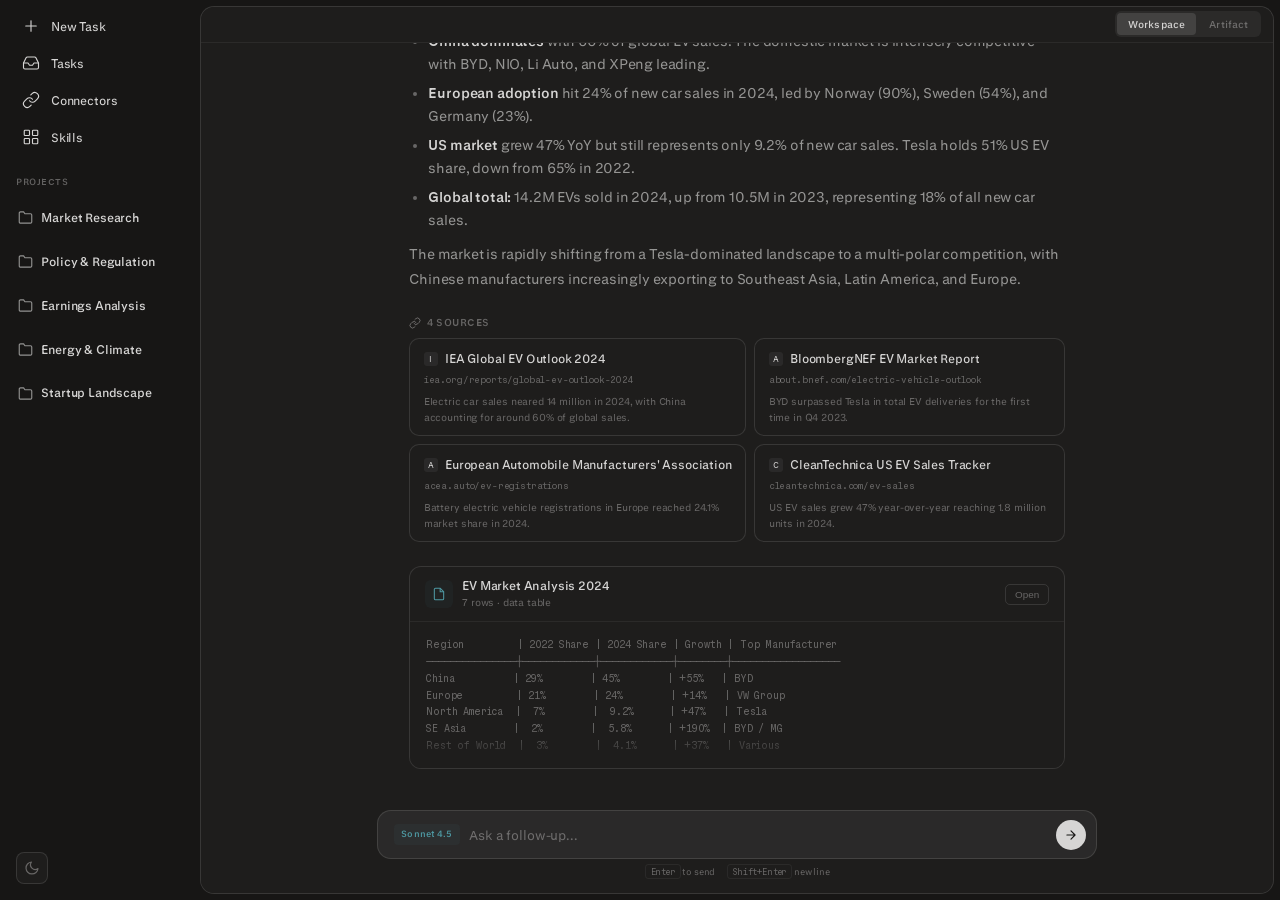
==== commit 752db2d1: "Add light mode support, widget flourishes, and UI polish - Light/dark theme toggle with moon/sun but" ====
--- a/asi-async-v2.html
+++ b/asi-async-v2.html
@@ -649,15 +649,50 @@
       background: var(--surface);
       border: 1px solid var(--border);
       border-radius: 10px;
-      padding: 0.85rem 1rem;
+      padding: 0.85rem 1rem 0.6rem;
       overflow: hidden;
       position: relative;
       cursor: pointer;
       transition: border-color 0.15s ease, background 0.15s ease;
     }
+    .pl-widget::before {
+      content: '';
+      position: absolute;
+      top: 0; left: 0; right: 0;
+      height: 50%;
+      background: var(--widget-glow, var(--accent));
+      opacity: 0.04;
+      pointer-events: none;
+      mask-image: linear-gradient(to bottom, black, transparent);
+      -webkit-mask-image: linear-gradient(to bottom, black, transparent);
+    }
     .pl-widget:hover {
       border-color: var(--text-muted);
-      background: var(--surface-raised);
+    }
+    .pl-widget:hover::before {
+      opacity: 0.07;
+    }
+    .pl-widget-footer {
+      display: flex;
+      align-items: center;
+      gap: 0.35rem;
+      margin-top: 0.55rem;
+      padding-top: 0.5rem;
+      border-top: 1px solid var(--border-subtle);
+      font-size: 0.55rem;
+      color: var(--text-muted);
+    }
+    .pl-widget-footer svg {
+      width: 11px; height: 11px;
+      stroke: currentColor; fill: none;
+      stroke-width: 2; stroke-linecap: round; stroke-linejoin: round;
+      flex-shrink: 0;
+      opacity: 0.6;
+    }
+    .pl-widget-footer-text {
+      white-space: nowrap;
+      overflow: hidden;
+      text-overflow: ellipsis;
     }
     .pl-widget-header {
       display: flex;
@@ -983,7 +1018,7 @@
       display: flex;
       align-items: center;
       gap: 0.6rem;
-      background: var(--surface);
+      background: var(--surface-raised);
       border: 1px solid var(--border);
       border-radius: 14px;
       padding: 0.55rem 0.65rem 0.55rem 1rem;
@@ -2756,7 +2791,7 @@
       display: flex;
       align-items: center;
       gap: 0.6rem;
-      background: var(--surface);
+      background: var(--surface-raised);
       border: 1px solid var(--border);
       border-radius: 14px;
       padding: 0.55rem 0.65rem 0.55rem 1rem;
@@ -2824,9 +2859,146 @@
       padding: 0.08rem 0.3rem;
       color: var(--text-muted);
     }
+    /* =============================================
+       LIGHT MODE OVERRIDES
+       ============================================= */
+    [data-theme="light"] .main-pane {
+      background: #fff;
+      border-color: rgba(0,0,0,0.08);
+    }
+    [data-theme="light"] .chat-input-inner,
+    [data-theme="light"] .project-landing-input-inner {
+      background: #fff;
+      border-color: rgba(0,0,0,0.12);
+    }
+    [data-theme="light"] .chat-input-bar {
+      background: linear-gradient(to bottom, transparent, #fff 40%);
+    }
+    [data-theme="light"] .project-landing-input {
+      background: linear-gradient(to bottom, transparent, #fff 40%);
+    }
+    [data-theme="light"] .view-toggle-bar {
+      background: #fff;
+      border-color: rgba(0,0,0,0.06);
+    }
+    [data-theme="light"] .view-toggle-btn.active {
+      background: rgba(0,0,0,0.06);
+    }
+    [data-theme="light"] .pl-widget {
+      background: #fff;
+      border-color: rgba(0,0,0,0.08);
+    }
+    [data-theme="light"] .pl-widget:hover {
+      border-color: rgba(0,0,0,0.18);
+    }
+    [data-theme="light"] .artifact-doc,
+    [data-theme="light"] .artifact-slides .slide,
+    [data-theme="light"] .artifact-spreadsheet {
+      background: #fff;
+      border-color: rgba(0,0,0,0.1);
+      box-shadow: 0 2px 8px rgba(0,0,0,0.04), 0 8px 32px rgba(0,0,0,0.06);
+    }
+    [data-theme="light"] .artifact-workspace {
+      background: var(--bg);
+      background-image: radial-gradient(circle at 50% 0%, rgba(0,0,0,0.02) 0%, transparent 50%);
+    }
+    [data-theme="light"] .canvas-prompt {
+      background: linear-gradient(to bottom, transparent, var(--bg) 70%);
+    }
+    [data-theme="light"] .artifact-updating {
+      background: rgba(255,255,255,0.7);
+    }
+    [data-theme="light"] .new-task-suggestion {
+      background: #fff;
+      border-color: rgba(0,0,0,0.08);
+    }
+    [data-theme="light"] .source-card {
+      background: #fff;
+    }
+    [data-theme="light"] .artifact-card {
+      background: #fff;
+    }
+    [data-theme="light"] .pl-inbox-item:hover,
+    [data-theme="light"] .pl-task:hover {
+      background: rgba(0,0,0,0.03);
+    }
+    [data-theme="light"] .sidebar-nav-item:hover,
+    [data-theme="light"] .sidebar-nav-item.active {
+      background: rgba(0,0,0,0.04);
+    }
+    [data-theme="light"] .project-header:hover {
+      background: rgba(0,0,0,0.03);
+    }
+    [data-theme="light"] .pl-suggestion {
+      background: #fff;
+      border-color: rgba(0,0,0,0.1);
+    }
+    [data-theme="light"] .chat-send,
+    [data-theme="light"] .project-landing-send,
+    [data-theme="light"] .canvas-prompt-send {
+      background: var(--fg-primary);
+    }
+
+    /* Website artifact light mode */
+    [data-theme="light"] .artifact-website {
+      background: #fff;
+    }
+    [data-theme="light"] .site-nav { background: #fff; border-color: rgba(0,0,0,0.06); }
+    [data-theme="light"] .site-hero { background: linear-gradient(135deg, #f0f7f8, #fff); }
+    [data-theme="light"] .site-hero h1, [data-theme="light"] .site-feature h3,
+    [data-theme="light"] .site-section h2, [data-theme="light"] .site-nav-brand,
+    [data-theme="light"] .site-enforcement-card h4, [data-theme="light"] .site-tl-body strong,
+    [data-theme="light"] .site-table td strong { color: #1a1a1a; }
+    [data-theme="light"] .site-hero p, [data-theme="light"] .site-feature p,
+    [data-theme="light"] .site-tl-body, [data-theme="light"] .site-table td,
+    [data-theme="light"] .site-enforcement-card p, [data-theme="light"] .site-section-sub { color: #555; }
+    [data-theme="light"] .site-nav-links a, [data-theme="light"] .site-enforcement-date { color: #888; }
+    [data-theme="light"] .site-section { background: #fff; }
+    [data-theme="light"] .site-section[style*="background"] { background: #f9fafb !important; }
+    [data-theme="light"] .site-timeline { border-color: #e5e7eb; }
+    [data-theme="light"] .site-tl-item::before { border-color: #fff; }
+    [data-theme="light"] .site-table { border-color: #e5e7eb; }
+    [data-theme="light"] .site-table th { background: #f9fafb; border-color: #e5e7eb; color: #1a1a1a; }
+    [data-theme="light"] .site-table td { border-color: #f3f4f6; }
+    [data-theme="light"] .site-table tbody tr:hover td { background: #f9fafb; }
+    [data-theme="light"] .site-enforcement-card { border-color: #e5e7eb; background: #fff; }
+    [data-theme="light"] .site-footer { background: #f9fafb; border-color: #e5e7eb; }
+    [data-theme="light"] .site-feature-icon { background: #f0f7f8; }
+    [data-theme="light"] .canvas-view:has(.artifact-website) .canvas-prompt {
+      background: linear-gradient(to bottom, transparent, #fff 70%);
+    }
+
+    /* Theme toggle */
+    .theme-toggle {
+      position: fixed;
+      bottom: 1rem;
+      left: 1rem;
+      width: 32px; height: 32px;
+      display: flex; align-items: center; justify-content: center;
+      background: var(--surface);
+      border: 1px solid var(--border);
+      border-radius: 8px;
+      cursor: pointer;
+      z-index: 200;
+      transition: background 0.15s ease, border-color 0.15s ease;
+    }
+    .theme-toggle:hover {
+      border-color: var(--text-muted);
+    }
+    .theme-toggle svg {
+      width: 16px; height: 16px;
+      stroke: var(--text-muted); fill: none;
+      stroke-width: 1.8; stroke-linecap: round; stroke-linejoin: round;
+    }
   </style>
 </head>
 <body>
+
+  <!-- Theme toggle -->
+  <button class="theme-toggle" id="theme-toggle" title="Toggle light/dark mode">
+    <svg id="theme-icon-sun" viewBox="0 0 24 24" style="display:none;"><circle cx="12" cy="12" r="5"/><line x1="12" y1="1" x2="12" y2="3"/><line x1="12" y1="21" x2="12" y2="23"/><line x1="4.22" y1="4.22" x2="5.64" y2="5.64"/><line x1="18.36" y1="18.36" x2="19.78" y2="19.78"/><line x1="1" y1="12" x2="3" y2="12"/><line x1="21" y1="12" x2="23" y2="12"/><line x1="4.22" y1="19.78" x2="5.64" y2="18.36"/><line x1="18.36" y1="5.64" x2="19.78" y2="4.22"/></svg>
+    <svg id="theme-icon-moon" viewBox="0 0 24 24"><path d="M21 12.79A9 9 0 1 1 11.21 3 7 7 0 0 0 21 12.79z"/></svg>
+  </button>
 
   <div class="workspace">
     <!-- LEFT SIDEBAR -->
@@ -4326,6 +4498,8 @@
           taskId: 'ev-market',
           title: 'Market Share by Region',
           badge: 'live', badgeText: 'Live',
+          glow: '#e74c3c',
+          cron: 'Scrape OEM delivery reports every 6h',
           center: '14.2M',
           segments: [
             { label: 'China', value: '60%', pct: 60, color: '#e74c3c' },
@@ -4340,6 +4514,7 @@
           taskId: 'ev-market',
           title: 'Global EV Sales (Millions)',
           badge: 'scheduled', badgeText: 'Monthly',
+          cron: 'Pull IEA sales data monthly',
           points: [3.2, 3.8, 4.5, 5.1, 5.6, 6.2, 6.9, 7.8, 8.5, 9.4, 10.5, 11.2, 12.1, 13.0, 14.2],
           labels: ['Q1\'21','','','','Q1\'22','','','','Q1\'23','','','','Q1\'24','','Q4\'24'],
           color: 'var(--green)',
@@ -4352,6 +4527,8 @@
           taskId: 'cloud',
           title: 'Revenue by Quarter',
           badge: 'scheduled', badgeText: 'Quarterly',
+          glow: '#e74c3c',
+          cron: 'Update on earnings release',
           bars: [
             { label: 'Q1', segments: [{ pct: 55, color: '#e74c3c' }, { pct: 22, color: '#3498db' }, { pct: 15, color: '#2ecc71' }, { pct: 8, color: '#f39c12' }], total: '$82B' },
             { label: 'Q2', segments: [{ pct: 58, color: '#e74c3c' }, { pct: 21, color: '#3498db' }, { pct: 14, color: '#2ecc71' }, { pct: 7, color: '#f39c12' }], total: '$91B' },
@@ -4366,6 +4543,7 @@
           taskId: 'ai-regs',
           title: 'Regulatory Activity by Month',
           badge: 'live', badgeText: 'Live',
+          cron: 'Scan government gazettes daily',
           // 12 months, intensity 0-1
           cells: [0.2, 0.3, 0.5, 0.8, 0.4, 0.3, 0.9, 0.6, 0.4, 1.0, 0.7, 0.5],
           labels: ['J','F','M','A','M','J','J','A','S','O','N','D'],
@@ -4377,6 +4555,7 @@
           taskId: 'ai-regs',
           title: 'Regulatory Alerts',
           badge: 'scheduled', badgeText: 'Daily',
+          cron: 'Check EUR-Lex and CAC feeds daily',
           items: [
             { time: '09:15', color: 'var(--red)', text: 'EU AI Act — new enforcement guidance published' },
             { time: '09:15', color: 'var(--yellow)', text: 'Brazil — AI Bill advanced to committee vote' },
@@ -4389,6 +4568,8 @@
           taskId: 'us-state-ai',
           title: 'Regulation by Type',
           badge: 'scheduled', badgeText: 'Weekly',
+          glow: 'var(--green)',
+          cron: 'Classify new regulations weekly',
           center: '42',
           segments: [
             { label: 'Binding law', value: '14', pct: 33, color: 'var(--green)' },
@@ -4404,6 +4585,7 @@
           taskId: 'faang',
           title: 'Combined Revenue ($B)',
           badge: 'scheduled', badgeText: 'Quarterly',
+          cron: 'Process 10-Q filings on release',
           points: [310, 318, 325, 338, 342, 355, 362, 378, 385, 398, 410, 420, 430, 440],
           labels: ['Q1\'22','','Q3','','Q1\'23','','Q3','','Q1\'24','','Q3','','','Q4\'24'],
           color: 'var(--blue)',
@@ -4416,6 +4598,8 @@
           taskId: 'ai-capex-tracker',
           title: 'AI Capex by Company ($B)',
           badge: 'live', badgeText: 'Updated',
+          glow: 'var(--blue)',
+          cron: 'Track capex announcements in real-time',
           bars: [
             { label: 'AMZN', segments: [{ pct: 100, color: 'var(--blue)' }], total: '$100B' },
             { label: 'GOOG', segments: [{ pct: 75, color: 'var(--green)' }], total: '$75B' },
@@ -4428,6 +4612,7 @@
           taskId: 'mag7-margins',
           title: 'Operating Margin',
           badge: 'scheduled', badgeText: 'Quarterly',
+          cron: 'Recalculate after each 10-Q filing',
           items: [
             { name: 'NVDA', value: '62%', pct: 100, color: 'var(--green)' },
             { name: 'META', value: '41%', pct: 66, color: 'var(--blue)' },
@@ -4443,6 +4628,8 @@
           taskId: 'energy',
           title: 'US Generation Mix',
           badge: 'live', badgeText: 'Live',
+          glow: '#2ecc71',
+          cron: 'Refresh EIA generation data every 12h',
           center: '28%',
           segments: [
             { label: 'Natural Gas', value: '40%', pct: 40, color: '#95a5a6' },
@@ -4457,6 +4644,7 @@
           taskId: 'carbon',
           title: 'EU ETS Carbon Price (€/tCO₂)',
           badge: 'live', badgeText: 'Live',
+          cron: 'Fetch ICE futures pricing hourly',
           points: [55, 58, 62, 68, 75, 82, 90, 95, 100, 92, 85, 78, 72, 68, 68],
           labels: ['Jan\'23','','','','May','','','','Sep','','','','Jan\'24','','Now'],
           color: 'var(--accent)',
@@ -4469,6 +4657,8 @@
           taskId: 'utility-solar',
           title: 'Capacity Added (GW)',
           badge: 'scheduled', badgeText: 'Monthly',
+          glow: '#2ecc71',
+          cron: 'Pull NREL capacity data monthly',
           bars: [
             { label: '2021', segments: [{ pct: 55, color: '#f39c12' }, { pct: 45, color: '#2ecc71' }], total: '28 GW' },
             { label: '2022', segments: [{ pct: 48, color: '#f39c12' }, { pct: 52, color: '#2ecc71' }], total: '35 GW' },
@@ -4569,12 +4759,19 @@
           ).join('') + '</div>';
         }
 
-        return `<div class="pl-widget" ${w.taskId ? 'data-task-id="' + w.taskId + '"' : ''}>
+        const glowColor = w.glow || w.color || 'var(--accent)';
+        const cronFooter = w.cron ? `<div class="pl-widget-footer">
+          <svg viewBox="0 0 24 24"><path d="M17.65 6.35A7.96 7.96 0 0 0 12 4c-4.42 0-7.99 3.58-7.99 8s3.57 8 7.99 8c3.73 0 6.84-2.55 7.73-6"/><polyline points="17.65 6.35 23 6.35 23 1"/></svg>
+          <span class="pl-widget-footer-text">${w.cron}</span>
+        </div>` : '';
+
+        return `<div class="pl-widget" style="--widget-glow:${glowColor};" ${w.taskId ? 'data-task-id="' + w.taskId + '"' : ''}>
           <div class="pl-widget-header">
             <span class="pl-widget-title">${w.title}</span>
             <span class="pl-widget-badge ${badgeClass}">${w.badgeText || ''}</span>
           </div>
           ${body}
+          ${cronFooter}
         </div>`;
       }).join('');
     }
@@ -5008,8 +5205,17 @@
               { type: 'user', text: 'Scrape the Hacker News front page from the past 7 days and identify the top trending topics and most discussed posts.' },
               { type: 'thinking', label: 'Web Crawl', task: 'Scraping HN API for 7-day history', lines: ['Querying HN Algolia API for top stories', 'Clustering titles by topic using embeddings'], collapsed: false, done: false, streaming: true },
             ]},
-            { id: 'inbox-9', name: 'Best practices for SOC 2 Type II compliance', status: 'queued', startTime: null, messages: [] },
-            { id: 'inbox-10', name: 'Compare Anthropic vs OpenAI pricing for batch inference', status: 'queued', startTime: null, messages: [] },
+            { id: 'inbox-9', name: 'Summarize the top AI news this week', status: 'completed', startTime: now - 260000, messages: [
+              { type: 'user', text: 'Summarize the most important AI news from the past week. Cover product launches, funding rounds, research papers, and regulatory developments.' },
+              { type: 'thinking', label: 'Web Crawl', task: 'Scanned 140+ sources across AI news outlets', lines: ['Crawling TechCrunch, The Verge, and Ars Technica AI sections', 'Scanning arXiv for trending ML papers by citation velocity', 'Pulling Crunchbase for AI funding rounds closed this week', 'Checking government sources for new AI policy announcements', 'Ranking stories by cross-source mention frequency'], collapsed: true, done: true },
+              { type: 'assistant', html: '<p><strong>Top AI news this week:</strong></p><ul><li><strong>Anthropic launched Claude 4.5 Opus</strong> with 1M token context window, setting a new benchmark for long-context reasoning. The model scores 92.4% on GPQA Diamond.</li><li><strong>Google DeepMind published AlphaFold 3</strong>, extending protein structure prediction to nucleic acids, ligands, and post-translational modifications.</li><li><strong>EU AI Act enforcement begins</strong> — prohibited practices (social scoring, emotion recognition in workplaces) are now enforceable with fines up to 7% of global revenue.</li><li><strong>Cohere raised $500M Series D</strong> at a $5.5B valuation, led by PSP Investments, to scale enterprise AI deployment.</li><li><strong>OpenAI released GPT-4o mini</strong> at $0.15/1M input tokens, making multimodal AI accessible for high-volume production use cases.</li></ul><p>The week\'s theme: the gap between frontier model capabilities and enterprise deployment is narrowing fast, driven by both cost reductions and regulatory clarity.</p>' },
+              { type: 'sources', items: [
+                { title: 'TechCrunch AI', url: 'techcrunch.com/category/artificial-intelligence', snippet: 'Comprehensive coverage of AI product launches, funding, and industry moves.' },
+                { title: 'arXiv Trending', url: 'arxiv.org/list/cs.AI/recent', snippet: 'Latest AI research papers sorted by community engagement and citations.' },
+              ]},
+            ]},
+            { id: 'inbox-10', name: 'Best practices for SOC 2 Type II compliance', status: 'queued', startTime: null, messages: [] },
+            { id: 'inbox-11', name: 'Compare Anthropic vs OpenAI pricing for batch inference', status: 'queued', startTime: null, messages: [] },
           ],
         };
         PROJECTS.unshift(inbox);
@@ -5674,6 +5880,23 @@
     }
 
     // =============================================
+    // =============================================
+    // THEME TOGGLE
+    // =============================================
+    function updateThemeIcons() {
+      const isDark = document.documentElement.dataset.theme === 'dark';
+      document.getElementById('theme-icon-sun').style.display = isDark ? 'none' : 'block';
+      document.getElementById('theme-icon-moon').style.display = isDark ? 'block' : 'none';
+    }
+    document.getElementById('theme-toggle').addEventListener('click', () => {
+      const html = document.documentElement;
+      const isDark = html.dataset.theme === 'dark';
+      html.dataset.theme = isDark ? 'light' : 'dark';
+      updateThemeIcons();
+    });
+    updateThemeIcons();
+
+    // =============================================
     // INIT
     // =============================================
     getTasksInbox(); // ensure inbox is prefilled
--- a/css/theme.css
+++ b/css/theme.css
@@ -111,32 +111,26 @@
   --warning-bg-subtle: rgba(151, 67, 26, 0.055);
 
   /* ---- Project variable aliases (light) ---- */
-  --c-bg: var(--bg-base);
-  --c-surface-0: var(--bg-soft);
-  --c-surface: var(--bg-raised);
-  --c-surface-raised: var(--bg-raised);
-  --c-surface-overlay: var(--bg-raised);
-  --c-border: var(--border-base);
-  --c-border-subtle: var(--border-soft);
-  --c-text: var(--fg-primary);
-  --c-text-secondary: var(--fg-secondary);
-  --c-text-muted: var(--fg-tertiary);
-  --c-accent: var(--accent-fg-primary);
-  --c-accent-hover: var(--accent-fg-secondary);
-  --c-green: var(--positive-fg-primary);
-  --c-green-bg: var(--positive-bg-subtle);
-  --c-green-text: var(--garuda-light-600);
-  --c-red: var(--negative-fg-primary);
-  --c-red-bg: var(--negative-bg-subtle);
-  --c-red-text: var(--ifrit-light-600);
-  --c-yellow: var(--titan-light-300);
-  --c-panel-inset: var(--bg-soft);
-  --c-code-bg: var(--bg-soft);
-  --c-shimmer-base: var(--fg-tertiary);
-  --c-shimmer-peak: var(--fg-primary);
-  --c-spinner: var(--fg-secondary);
-  --c-btn-primary: var(--bg-inverse);
-  --c-btn-primary-hover: var(--fg-secondary);
+  --bg: var(--bg-base);
+  --surface: var(--bg-raised);
+  --surface-raised: var(--bg-soft);
+  --text: var(--fg-primary);
+  --text-secondary: var(--fg-secondary);
+  --text-muted: var(--fg-tertiary);
+  --border: var(--border-base);
+  --border-subtle: var(--border-soft);
+  --green: var(--positive-fg-primary);
+  --green-text: rgba(1, 107, 29, 1);
+  --green-bg: var(--positive-bg-subtle);
+  --red: var(--negative-fg-primary);
+  --accent: var(--accent-fg-primary);
+  --blue: rgba(37, 99, 235, 1);
+  --blue-bg: rgba(37, 99, 235, 0.08);
+  --yellow: rgba(161, 98, 7, 1);
+  --yellow-bg: rgba(161, 98, 7, 0.08);
+  --purple: rgba(124, 58, 237, 1);
+  --purple-bg: rgba(124, 58, 237, 0.08);
+  --muted-bg: var(--bg-soft);
 
   /* Shadows (light) */
   --shadow-sm: 0 1px 3px rgba(0,0,0,0.025);
